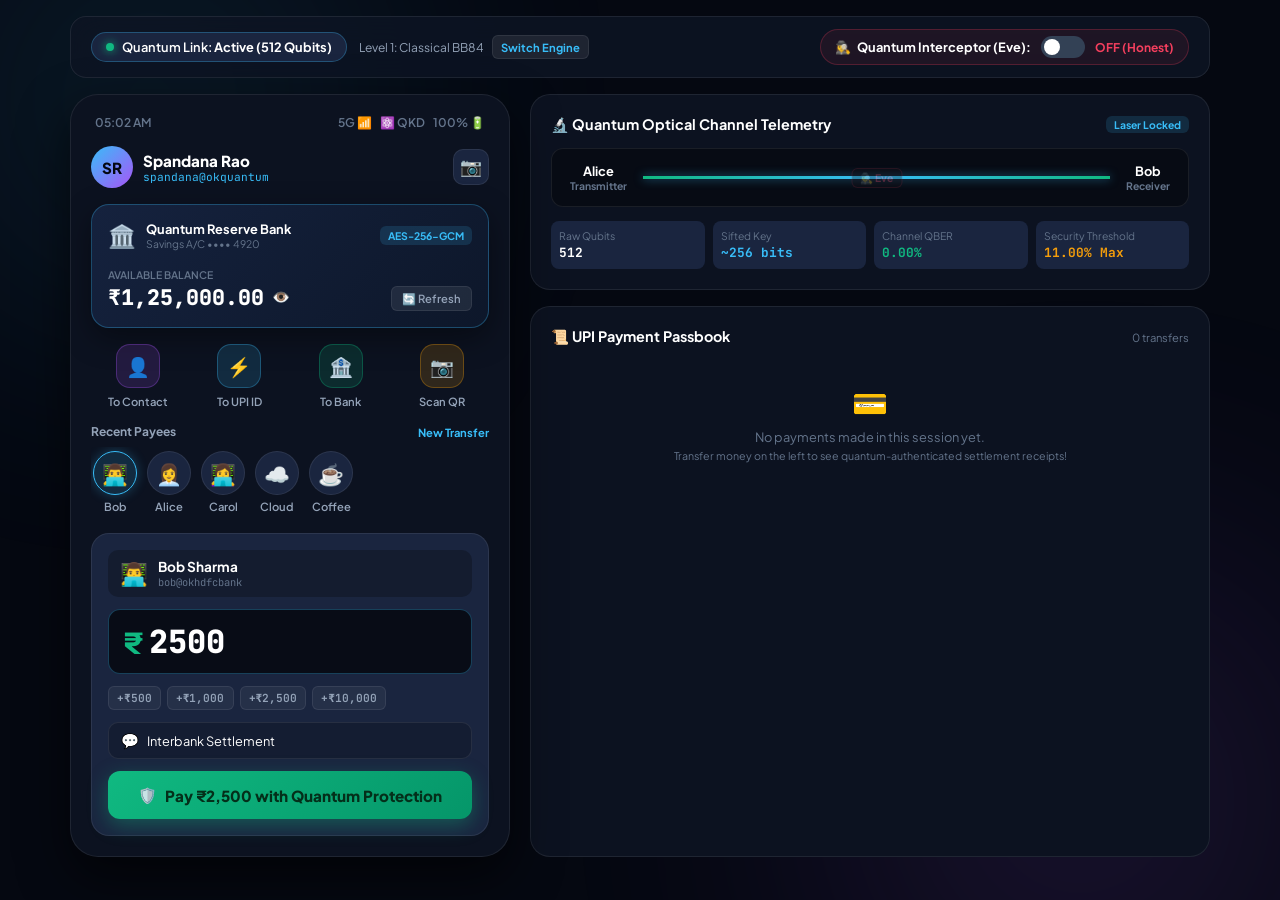
==== web/static/index.html @ 1bdac7b0 "feat: complete QuantumPe UPI payment application with PIN entry, 3D golden coin stream, and mid-flig" ====
<!DOCTYPE html>
<html lang="en">
<head>
  <meta charset="UTF-8" />
  <meta name="viewport" content="width=device-width, initial-scale=1.0" />
  <title>QuantumPe — India's 1st Quantum-Resilient UPI Payment App</title>
  <link rel="preconnect" href="https://fonts.googleapis.com" />
  <link rel="preconnect" href="https://fonts.gstatic.com" crossorigin />
  <link href="https://fonts.googleapis.com/css2?family=Plus+Jakarta+Sans:wght@400;500;600;700;800&family=JetBrains+Mono:wght@400;500;600;700&display=swap" rel="stylesheet" />
  <link rel="stylesheet" href="style.css" />
</head>
<body>

  <!-- Ambient Quantum Neon Lighting -->
  <div class="ambient-glow glow-1"></div>
  <div class="ambient-glow glow-2"></div>

  <div class="app-root">
    
    <!-- Top Global Threat Control Header -->
    <header class="threat-simulator-bar">
      <div class="threat-info">
        <div class="quantum-pill">
          <span class="pulse-dot"></span>
          <span>Quantum Link: <strong id="header-link-status">Active (512 Qubits)</strong></span>
        </div>
        <div class="engine-pill">
          <span id="engine-label">Level 1: Classical BB84</span>
          <button class="engine-switch-btn" id="btn-toggle-engine">Switch Engine</button>
        </div>
      </div>

      <!-- Prominent Eve Attack Toggle -->
      <div class="eve-toggle-box" id="eve-toggle-box">
        <div class="eve-toggle-title">
          <span class="eve-icon">🕵️‍♀️</span>
          <span>Quantum Interceptor (Eve):</span>
        </div>
        <label class="switch">
          <input type="checkbox" id="eve-switch" />
          <span class="slider-round"></span>
        </label>
        <span class="eve-state-text" id="eve-state-text">OFF (Honest)</span>
      </div>
    </header>

    <!-- Main UPI Device & Container -->
    <div class="upi-layout">
      
      <!-- UPI Phone Screen Shell -->
      <div class="upi-phone-card">
        
        <!-- Phone Top Status Bar -->
        <div class="phone-status-bar">
          <span class="phone-time" id="phone-time">12:00</span>
          <div class="phone-icons">
            <span>5G 📶</span>
            <span>⚛️ QKD</span>
            <span>100% 🔋</span>
          </div>
        </div>

        <!-- UPI App Header -->
        <div class="upi-user-header">
          <div class="user-profile">
            <div class="user-avatar">SR</div>
            <div>
              <div class="user-name">Spandana Rao</div>
              <div class="user-upi font-mono">spandana@okquantum</div>
            </div>
          </div>
          <button class="qr-btn" id="btn-show-qr" title="Show My QR">
            <span>📷</span>
          </button>
        </div>

        <!-- Bank Balance Card -->
        <div class="bank-card">
          <div class="bank-card-top">
            <div class="bank-name-group">
              <span class="bank-logo">🏛️</span>
              <div>
                <div class="bank-name">Quantum Reserve Bank</div>
                <div class="bank-acc">Savings A/C •••• 4920</div>
              </div>
            </div>
            <span class="security-chip">AES-256-GCM</span>
          </div>

          <div class="bank-balance-row">
            <div>
              <span class="bal-label">Available Balance</span>
              <div class="bal-amount-wrap">
                <span class="bal-val font-mono" id="display-balance">₹1,25,000.00</span>
                <button class="bal-eye-btn" id="btn-toggle-balance">👁️</button>
              </div>
            </div>
            <button class="btn-check-balance" id="btn-refresh-balance">🔄 Refresh</button>
          </div>
        </div>

        <!-- Quick Transfer Shortcuts -->
        <div class="quick-services">
          <div class="service-item" id="svc-pay-contact">
            <div class="service-icon-bg bg-purple">👤</div>
            <span>To Contact</span>
          </div>
          <div class="service-item" id="svc-pay-upi">
            <div class="service-icon-bg bg-blue">⚡</div>
            <span>To UPI ID</span>
          </div>
          <div class="service-item" id="svc-bank-transfer">
            <div class="service-icon-bg bg-green">🏦</div>
            <span>To Bank</span>
          </div>
          <div class="service-item" id="svc-scan-qr">
            <div class="service-icon-bg bg-amber">📷</div>
            <span>Scan QR</span>
          </div>
        </div>

        <!-- Recent Contacts to Pay -->
        <div class="contacts-section">
          <div class="section-heading">
            <span>Recent Payees</span>
            <span class="heading-action" id="btn-clear-form">New Transfer</span>
          </div>
          <div class="contacts-scroll" id="contacts-scroll">
            <div class="contact-bubble active" data-name="Bob Sharma" data-upi="bob@okhdfcbank" data-avatar="👨‍💻">
              <div class="bubble-avatar">👨‍💻</div>
              <span class="bubble-name">Bob</span>
            </div>
            <div class="contact-bubble" data-name="Alice Merchant" data-upi="alice@okicici" data-avatar="👩‍💼">
              <div class="bubble-avatar">👩‍💼</div>
              <span class="bubble-name">Alice</span>
            </div>
            <div class="contact-bubble" data-name="Carol Crypto" data-upi="carol@oksbi" data-avatar="👩‍💻">
              <div class="bubble-avatar">👩‍💻</div>
              <span class="bubble-name">Carol</span>
            </div>
            <div class="contact-bubble" data-name="Quantum Cloud" data-upi="server@quantum" data-avatar="☁️">
              <div class="bubble-avatar">☁️</div>
              <span class="bubble-name">Cloud</span>
            </div>
            <div class="contact-bubble" data-name="Starbucks Coffee" data-upi="starbucks@okaxis" data-avatar="☕">
              <div class="bubble-avatar">☕</div>
              <span class="bubble-name">Coffee</span>
            </div>
          </div>
        </div>

        <!-- Main Interactive Payment Form -->
        <div class="transfer-form-card">
          <div class="payee-selected-banner">
            <span class="payee-avatar-icon" id="selected-avatar">👨‍💻</span>
            <div>
              <div class="payee-title-name" id="selected-name">Bob Sharma</div>
              <div class="payee-title-upi font-mono" id="selected-upi">bob@okhdfcbank</div>
            </div>
          </div>

          <!-- Amount Input -->
          <div class="amount-field-container">
            <span class="amount-currency-symbol">₹</span>
            <input type="number" id="pay-amount-input" class="amount-digit-input font-mono" value="2500" min="1" max="100000" step="100" placeholder="0" />
          </div>

          <!-- Quick Amount Buttons -->
          <div class="quick-chip-row">
            <button class="chip-btn" data-add="500">+₹500</button>
            <button class="chip-btn" data-add="1000">+₹1,000</button>
            <button class="chip-btn" data-add="2500">+₹2,500</button>
            <button class="chip-btn" data-add="10000">+₹10,000</button>
          </div>

          <!-- Note Input -->
          <div class="note-input-wrap">
            <span class="note-icon">💬</span>
            <input type="text" id="pay-note-input" class="note-input" placeholder="Add a note (e.g. Dinner, Project fees, Rent)" value="Interbank Settlement" />
          </div>

          <!-- Big Pay Button -->
          <button class="btn-proceed-pay" id="btn-proceed-pay">
            <span class="shield-icon">🛡️</span>
            <span id="btn-proceed-text">Pay ₹2,500 with Quantum Protection</span>
          </button>
        </div>

      </div>

      <!-- RIGHT SIDE: Live Quantum Security Console & Passbook -->
      <div class="console-column">
        
        <!-- Live Quantum Link Status Card -->
        <div class="console-card">
          <div class="console-header">
            <h3>🔬 Quantum Optical Channel Telemetry</h3>
            <span class="badge-laser" id="laser-status-badge">Laser Locked</span>
          </div>

          <!-- Optical Link Visualization -->
          <div class="mini-optical-bench">
            <div class="bench-node">
              <span>Alice</span>
              <small>Transmitter</small>
            </div>
            
            <div class="bench-fiber">
              <div class="fiber-beam" id="fiber-beam"></div>
              <div class="bench-eve-marker" id="bench-eve-marker">
                <span>🕵️‍♀️ Eve</span>
              </div>
            </div>

            <div class="bench-node">
              <span>Bob</span>
              <small>Receiver</small>
            </div>
          </div>

          <div class="metrics-quad">
            <div class="m-quad-item">
              <span class="mq-label">Raw Qubits</span>
              <span class="mq-val font-mono" id="q-raw-count">512</span>
            </div>
            <div class="m-quad-item">
              <span class="mq-label">Sifted Key</span>
              <span class="mq-val font-mono text-cyan" id="q-sifted-count">~256 bits</span>
            </div>
            <div class="m-quad-item">
              <span class="mq-label">Channel QBER</span>
              <span class="mq-val font-mono text-green" id="q-live-qber">0.00%</span>
            </div>
            <div class="m-quad-item">
              <span class="mq-label">Security Threshold</span>
              <span class="mq-val font-mono text-amber">11.00% Max</span>
            </div>
          </div>
        </div>

        <!-- Live Passbook & History -->
        <div class="console-card flex-1">
          <div class="console-header">
            <h3>📜 UPI Payment Passbook</h3>
            <span class="history-count" id="history-count-badge">0 transfers</span>
          </div>

          <div class="passbook-list" id="passbook-list">
            <div class="passbook-empty">
              <span>💳</span>
              <p>No payments made in this session yet.</p>
              <small>Transfer money on the left to see quantum-authenticated settlement receipts!</small>
            </div>
          </div>
        </div>

      </div>

    </div>
  </div>

  <!-- STEP 1: UPI PIN ENTRY MODAL -->
  <div class="modal-backdrop" id="pin-modal">
    <div class="pin-card">
      <div class="pin-header">
        <span class="bank-tag">Quantum Reserve Bank</span>
        <button class="close-modal-btn" id="btn-close-pin">&times;</button>
      </div>

      <div class="pin-transfer-summary">
        <span class="pin-paying-to">Paying to: <strong id="pin-payee-name">Bob Sharma</strong></span>
        <span class="pin-paying-amount font-mono" id="pin-payee-amount">₹2,500.00</span>
      </div>

      <div class="pin-prompt">ENTER 4-DIGIT UPI PIN</div>
      
      <!-- PIN Dots -->
      <div class="pin-dots-row" id="pin-dots">
        <span class="pin-dot"></span>
        <span class="pin-dot"></span>
        <span class="pin-dot"></span>
        <span class="pin-dot"></span>
      </div>

      <!-- Numeric Keypad -->
      <div class="pin-keypad">
        <button class="key-btn" data-key="1">1</button>
        <button class="key-btn" data-key="2">2</button>
        <button class="key-btn" data-key="3">3</button>
        <button class="key-btn" data-key="4">4</button>
        <button class="key-btn" data-key="5">5</button>
        <button class="key-btn" data-key="6">6</button>
        <button class="key-btn" data-key="7">7</button>
        <button class="key-btn" data-key="8">8</button>
        <button class="key-btn" data-key="9">9</button>
        <button class="key-btn key-clear" id="key-clear">C</button>
        <button class="key-btn" data-key="0">0</button>
        <button class="key-btn key-submit" id="key-submit">✔</button>
      </div>
    </div>
  </div>

  <!-- STEP 2: COIN ANIMATION & QUANTUM SHIELD MODAL -->
  <div class="modal-backdrop" id="transfer-modal">
    <div class="transfer-card" id="transfer-card">
      
      <div class="transfer-top-bar">
        <span class="transfer-tag">⚡ Quantum Laser Settlement</span>
      </div>

      <!-- Coin Arena -->
      <div class="coin-flight-arena">
        <!-- Sender Wallet -->
        <div class="wallet-node sender-wallet">
          <div class="w-avatar">👩‍💻</div>
          <span class="w-name">You</span>
          <span class="w-upi font-mono">spandana@okquantum</span>
        </div>

        <!-- Laser Fiber Link & Flying Coins -->
        <div class="laser-track">
          <div class="laser-beam-core" id="laser-beam-core"></div>
          
          <!-- Golden Flying Coins Stream -->
          <div class="coins-container" id="coins-container">
            <!-- Dynamically populated 3D coins -->
          </div>

          <!-- Eve Interceptor -->
          <div class="eve-laser-trap" id="eve-laser-trap">
            <span class="eve-trap-icon">🕵️‍♀️</span>
            <span class="eve-trap-label">Eve Intercepting</span>
          </div>
        </div>

        <!-- Recipient Wallet -->
        <div class="wallet-node receiver-wallet">
          <div class="w-avatar" id="t-payee-avatar">👨‍💻</div>
          <span class="w-name" id="t-payee-name">Bob Sharma</span>
          <span class="w-upi font-mono" id="t-payee-upi">bob@okhdfcbank</span>
        </div>
      </div>

      <!-- Live Quantum Protocol Step Box -->
      <div class="quantum-step-status" id="quantum-step-status">
        <div class="spinner-dot" id="spinner-dot"></div>
        <div class="step-status-msg" id="step-status-msg">Polarizing single photons across BB84 conjugate bases...</div>
      </div>

      <!-- Real-Time QBER Meter in Modal -->
      <div class="qber-meter-strip">
        <div class="qber-pill">Raw Photons: <strong id="m-raw-bits">512</strong></div>
        <div class="qber-pill">Sifted Key: <strong id="m-sifted-bits">--</strong></div>
        <div class="qber-pill" id="m-qber-pill">QBER: <strong id="m-qber-val">0.00%</strong></div>
        <div class="qber-pill">Safety Limit: <strong>11.00%</strong></div>
      </div>

      <!-- SUCCESS / BLOCKED RESULT CARD -->
      <div class="final-result-card" id="final-result-card" style="display: none;">
        
        <div class="result-badge-stamp" id="result-badge-stamp">
          <div class="stamp-icon" id="stamp-icon">✔</div>
          <div class="stamp-title" id="stamp-title">PAYMENT SUCCESSFUL</div>
          <div class="stamp-amount font-mono" id="stamp-amount">₹2,500.00</div>
          <div class="stamp-desc" id="stamp-desc">Paid to Bob Sharma (bob@okhdfcbank)</div>
        </div>

        <!-- Cryptographic Receipt Details -->
        <div class="crypto-receipt">
          <div class="receipt-line">
            <span>UPI Reference No:</span>
            <strong class="font-mono" id="r-txn-id">UPI-000000000000</strong>
          </div>
          <div class="receipt-line">
            <span>Quantum Security:</span>
            <strong class="text-green" id="r-security-verdict">BB84 QKD Verified (QBER 0.00%)</strong>
          </div>
          <div class="receipt-line">
            <span>AEAD Cipher:</span>
            <strong class="text-cyan">AES-256-GCM (128-bit GMAC Tag)</strong>
          </div>
          <div class="receipt-line">
            <span>GMAC Tag:</span>
            <strong class="font-mono text-dim" id="r-gmac-tag">--</strong>
          </div>
        </div>

        <button class="btn-done-modal" id="btn-done-modal">Done</button>
      </div>

    </div>
  </div>

  <script src="app.js"></script>
</body>
</html>
---- web/static/style.css ----
:root {
  --bg-dark: #050811;
  --bg-phone: #0c1220;
  --bg-card: #131c31;
  --bg-surface: #1a253f;
  --border-subtle: rgba(255, 255, 255, 0.08);
  --border-glow: rgba(56, 189, 248, 0.3);

  --accent-cyan: #38bdf8;
  --accent-blue: #0284c7;
  --accent-green: #10b981;
  --accent-red: #f43f5e;
  --accent-amber: #f59e0b;
  --accent-purple: #a855f7;
  --gold-coin: #fbbf24;

  --text-main: #f8fafc;
  --text-muted: #94a3b8;
  --text-dim: #64748b;

  --font-sans: 'Plus Jakarta Sans', -apple-system, BlinkMacSystemFont, sans-serif;
  --font-mono: 'JetBrains Mono', monospace;
}

* {
  box-sizing: border-box;
  margin: 0;
  padding: 0;
}

body {
  background-color: var(--bg-dark);
  color: var(--text-main);
  font-family: var(--font-sans);
  min-height: 100vh;
  display: flex;
  justify-content: center;
  padding: 16px;
  position: relative;
  overflow-x: hidden;
  -webkit-font-smoothing: antialiased;
}

/* Background Quantum Glow */
.ambient-glow {
  position: fixed;
  border-radius: 50%;
  filter: blur(140px);
  pointer-events: none;
  z-index: 0;
  opacity: 0.3;
}
.glow-1 {
  width: 500px; height: 500px;
  background: radial-gradient(circle, #38bdf8 0%, transparent 70%);
  top: -150px; left: -100px;
}
.glow-2 {
  width: 600px; height: 600px;
  background: radial-gradient(circle, #a855f7 0%, transparent 70%);
  bottom: -200px; right: -100px;
}

.app-root {
  position: relative;
  z-index: 1;
  width: 100%;
  max-width: 1140px;
  display: flex;
  flex-direction: column;
  gap: 16px;
}

/* Threat Simulator Top Bar */
.threat-simulator-bar {
  background: rgba(13, 20, 36, 0.85);
  backdrop-filter: blur(16px);
  border: 1px solid var(--border-subtle);
  border-radius: 16px;
  padding: 12px 20px;
  display: flex;
  justify-content: space-between;
  align-items: center;
  flex-wrap: wrap;
  gap: 12px;
}

.threat-info {
  display: flex;
  align-items: center;
  gap: 12px;
  flex-wrap: wrap;
}

.quantum-pill {
  display: flex;
  align-items: center;
  gap: 8px;
  font-size: 0.8rem;
  font-weight: 600;
  color: #fff;
  background: var(--bg-surface);
  border: 1px solid var(--border-glow);
  padding: 6px 14px;
  border-radius: 20px;
}

.pulse-dot {
  width: 8px;
  height: 8px;
  border-radius: 50%;
  background: var(--accent-green);
  box-shadow: 0 0 10px var(--accent-green);
  animation: pulse 1.8s infinite;
}

@keyframes pulse {
  0% { transform: scale(0.9); opacity: 0.7; }
  50% { transform: scale(1.3); opacity: 1; box-shadow: 0 0 14px var(--accent-green); }
  100% { transform: scale(0.9); opacity: 0.7; }
}

.engine-pill {
  display: flex;
  align-items: center;
  gap: 8px;
  font-size: 0.75rem;
  color: var(--text-muted);
}

.engine-switch-btn {
  background: rgba(255, 255, 255, 0.08);
  border: 1px solid var(--border-subtle);
  color: var(--accent-cyan);
  font-family: var(--font-sans);
  font-size: 0.7rem;
  font-weight: 700;
  padding: 4px 8px;
  border-radius: 6px;
  cursor: pointer;
  transition: all 0.2s ease;
}

.engine-switch-btn:hover {
  background: var(--accent-cyan);
  color: #050811;
}

.eve-toggle-box {
  display: flex;
  align-items: center;
  gap: 10px;
  background: rgba(244, 63, 94, 0.08);
  border: 1px solid rgba(244, 63, 94, 0.25);
  padding: 6px 14px;
  border-radius: 20px;
  transition: all 0.3s ease;
}

.eve-toggle-box.active {
  background: rgba(244, 63, 94, 0.2);
  border-color: var(--accent-red);
  box-shadow: 0 0 16px rgba(244, 63, 94, 0.4);
}

.eve-toggle-title {
  font-size: 0.8rem;
  font-weight: 700;
  color: #fff;
  display: flex;
  align-items: center;
  gap: 6px;
}

.eve-state-text {
  font-size: 0.75rem;
  font-weight: 700;
  color: var(--accent-red);
}

/* Switch */
.switch {
  position: relative;
  display: inline-block;
  width: 44px;
  height: 22px;
}
.switch input { opacity: 0; width: 0; height: 0; }
.slider-round {
  position: absolute;
  cursor: pointer;
  top: 0; left: 0; right: 0; bottom: 0;
  background-color: #334155;
  transition: .3s;
  border-radius: 30px;
}
.slider-round:before {
  position: absolute;
  content: "";
  height: 16px; width: 16px;
  left: 3px; bottom: 3px;
  background-color: white;
  transition: .3s;
  border-radius: 50%;
}
input:checked + .slider-round {
  background-color: var(--accent-red);
  box-shadow: 0 0 10px var(--accent-red);
}
input:checked + .slider-round:before {
  transform: translateX(22px);
}

/* UPI Main Layout */
.upi-layout {
  display: grid;
  grid-template-columns: 440px 1fr;
  gap: 20px;
}

@media (max-width: 900px) {
  .upi-layout { grid-template-columns: 1fr; }
}

/* Phone Card Shell */
.upi-phone-card {
  background: var(--bg-phone);
  border: 1px solid var(--border-subtle);
  border-radius: 28px;
  padding: 20px;
  display: flex;
  flex-direction: column;
  gap: 16px;
  box-shadow: 0 20px 50px rgba(0, 0, 0, 0.6);
  position: relative;
}

.phone-status-bar {
  display: flex;
  justify-content: space-between;
  font-size: 0.75rem;
  color: var(--text-dim);
  font-weight: 600;
  padding: 0 4px;
}

.phone-icons {
  display: flex;
  gap: 8px;
}

/* User Header */
.upi-user-header {
  display: flex;
  justify-content: space-between;
  align-items: center;
}

.user-profile {
  display: flex;
  align-items: center;
  gap: 10px;
}

.user-avatar {
  width: 42px;
  height: 42px;
  background: linear-gradient(135deg, var(--accent-cyan), var(--accent-purple));
  color: #050811;
  font-weight: 800;
  font-size: 0.95rem;
  border-radius: 50%;
  display: flex;
  align-items: center;
  justify-content: center;
}

.user-name {
  font-size: 0.95rem;
  font-weight: 800;
  color: #fff;
}

.user-upi {
  font-size: 0.7rem;
  color: var(--accent-cyan);
}

.qr-btn {
  background: var(--bg-surface);
  border: 1px solid var(--border-subtle);
  border-radius: 10px;
  width: 36px;
  height: 36px;
  font-size: 1.1rem;
  cursor: pointer;
  display: flex;
  align-items: center;
  justify-content: center;
}

/* Bank Card */
.bank-card {
  background: linear-gradient(135deg, #15223e 0%, #0d172a 100%);
  border: 1px solid var(--border-glow);
  border-radius: 18px;
  padding: 16px;
  display: flex;
  flex-direction: column;
  gap: 12px;
  box-shadow: 0 10px 30px rgba(0, 0, 0, 0.4);
}

.bank-card-top {
  display: flex;
  justify-content: space-between;
  align-items: center;
}

.bank-name-group {
  display: flex;
  align-items: center;
  gap: 10px;
}

.bank-logo {
  font-size: 1.4rem;
}

.bank-name {
  font-size: 0.8rem;
  font-weight: 700;
  color: #fff;
}

.bank-acc {
  font-size: 0.65rem;
  color: var(--text-dim);
}

.security-chip {
  font-size: 0.65rem;
  font-weight: 700;
  color: var(--accent-cyan);
  background: rgba(56, 189, 248, 0.15);
  padding: 3px 8px;
  border-radius: 6px;
}

.bank-balance-row {
  display: flex;
  justify-content: space-between;
  align-items: flex-end;
}

.bal-label {
  font-size: 0.65rem;
  color: var(--text-dim);
  text-transform: uppercase;
  font-weight: 600;
}

.bal-amount-wrap {
  display: flex;
  align-items: center;
  gap: 8px;
}

.bal-val {
  font-size: 1.35rem;
  font-weight: 800;
  color: #fff;
}

.bal-eye-btn {
  background: transparent;
  border: none;
  font-size: 0.9rem;
  cursor: pointer;
}

.btn-check-balance {
  background: rgba(255, 255, 255, 0.08);
  border: 1px solid var(--border-subtle);
  color: var(--text-muted);
  font-family: var(--font-sans);
  font-size: 0.7rem;
  font-weight: 600;
  padding: 4px 10px;
  border-radius: 6px;
  cursor: pointer;
}

/* Quick Services */
.quick-services {
  display: grid;
  grid-template-columns: repeat(4, 1fr);
  gap: 8px;
}

.service-item {
  display: flex;
  flex-direction: column;
  align-items: center;
  gap: 6px;
  cursor: pointer;
}

.service-icon-bg {
  width: 44px;
  height: 44px;
  border-radius: 14px;
  display: flex;
  align-items: center;
  justify-content: center;
  font-size: 1.2rem;
  transition: transform 0.2s ease;
}

.service-item:hover .service-icon-bg {
  transform: translateY(-2px);
}

.bg-purple { background: rgba(168, 85, 247, 0.15); color: #c084fc; border: 1px solid rgba(168, 85, 247, 0.3); }
.bg-blue { background: rgba(56, 189, 248, 0.15); color: #38bdf8; border: 1px solid rgba(56, 189, 248, 0.3); }
.bg-green { background: rgba(16, 185, 129, 0.15); color: #34d399; border: 1px solid rgba(16, 185, 129, 0.3); }
.bg-amber { background: rgba(245, 158, 11, 0.15); color: #fbbf24; border: 1px solid rgba(245, 158, 11, 0.3); }

.service-item span {
  font-size: 0.7rem;
  color: var(--text-muted);
  font-weight: 600;
}

/* Contacts */
.contacts-section {
  display: flex;
  flex-direction: column;
  gap: 8px;
}

.section-heading {
  display: flex;
  justify-content: space-between;
  align-items: center;
  font-size: 0.75rem;
  font-weight: 700;
  color: var(--text-muted);
}

.heading-action {
  color: var(--accent-cyan);
  cursor: pointer;
  font-size: 0.7rem;
}

.contacts-scroll {
  display: flex;
  gap: 10px;
  overflow-x: auto;
  padding: 4px 2px;
}

.contact-bubble {
  display: flex;
  flex-direction: column;
  align-items: center;
  gap: 4px;
  cursor: pointer;
  flex-shrink: 0;
}

.bubble-avatar {
  width: 44px;
  height: 44px;
  background: var(--bg-surface);
  border: 1px solid var(--border-subtle);
  border-radius: 50%;
  display: flex;
  align-items: center;
  justify-content: center;
  font-size: 1.3rem;
  transition: all 0.2s ease;
}

.contact-bubble.active .bubble-avatar {
  border-color: var(--accent-cyan);
  background: rgba(56, 189, 248, 0.15);
  box-shadow: 0 0 12px rgba(56, 189, 248, 0.3);
}

.bubble-name {
  font-size: 0.7rem;
  color: var(--text-muted);
  font-weight: 600;
}

/* Transfer Form */
.transfer-form-card {
  background: var(--bg-surface);
  border: 1px solid var(--border-subtle);
  border-radius: 18px;
  padding: 16px;
  display: flex;
  flex-direction: column;
  gap: 12px;
}

.payee-selected-banner {
  display: flex;
  align-items: center;
  gap: 10px;
  background: rgba(0, 0, 0, 0.25);
  border-radius: 10px;
  padding: 8px 12px;
}

.payee-avatar-icon { font-size: 1.4rem; }
.payee-title-name { font-size: 0.85rem; font-weight: 700; color: #fff; }
.payee-title-upi { font-size: 0.65rem; color: var(--text-dim); }

.amount-field-container {
  display: flex;
  align-items: center;
  background: #080c16;
  border: 1px solid var(--border-glow);
  border-radius: 12px;
  padding: 10px 14px;
  gap: 6px;
}

.amount-currency-symbol {
  font-size: 1.8rem;
  font-weight: 800;
  color: var(--accent-green);
}

.amount-digit-input {
  background: transparent;
  border: none;
  font-size: 2rem;
  font-weight: 800;
  color: #fff;
  width: 100%;
  outline: none;
}

.quick-chip-row {
  display: flex;
  gap: 6px;
  flex-wrap: wrap;
}

.chip-btn {
  background: rgba(255, 255, 255, 0.05);
  border: 1px solid var(--border-subtle);
  color: var(--text-muted);
  font-family: var(--font-mono);
  font-size: 0.7rem;
  font-weight: 600;
  padding: 4px 8px;
  border-radius: 6px;
  cursor: pointer;
  transition: all 0.2s ease;
}

.chip-btn:hover {
  border-color: var(--accent-cyan);
  color: #fff;
}

.note-input-wrap {
  display: flex;
  align-items: center;
  gap: 8px;
  background: rgba(0, 0, 0, 0.2);
  border: 1px solid var(--border-subtle);
  border-radius: 10px;
  padding: 8px 12px;
}

.note-icon { font-size: 0.9rem; }

.note-input {
  background: transparent;
  border: none;
  color: #fff;
  font-size: 0.8rem;
  font-family: var(--font-sans);
  width: 100%;
  outline: none;
}

.btn-proceed-pay {
  background: linear-gradient(135deg, #10b981 0%, #059669 100%);
  color: #042f1a;
  border: none;
  border-radius: 12px;
  padding: 14px;
  font-family: var(--font-sans);
  font-size: 0.95rem;
  font-weight: 800;
  cursor: pointer;
  display: flex;
  align-items: center;
  justify-content: center;
  gap: 8px;
  box-shadow: 0 6px 20px rgba(16, 185, 129, 0.35);
  transition: all 0.25s ease;
}

.btn-proceed-pay:hover {
  transform: translateY(-2px);
  box-shadow: 0 8px 28px rgba(16, 185, 129, 0.5);
}

/* Console Column */
.console-column {
  display: flex;
  flex-direction: column;
  gap: 16px;
}

.console-card {
  background: var(--bg-phone);
  border: 1px solid var(--border-subtle);
  border-radius: 20px;
  padding: 20px;
  display: flex;
  flex-direction: column;
  gap: 14px;
}

.flex-1 { flex: 1; }

.console-header {
  display: flex;
  justify-content: space-between;
  align-items: center;
}

.console-header h3 {
  font-size: 0.9rem;
  font-weight: 700;
  color: #fff;
}

.badge-laser {
  font-size: 0.65rem;
  font-weight: 700;
  color: var(--accent-cyan);
  background: rgba(56, 189, 248, 0.15);
  padding: 2px 8px;
  border-radius: 6px;
}

/* Mini Optical Bench */
.mini-optical-bench {
  background: #070b14;
  border: 1px solid var(--border-subtle);
  border-radius: 12px;
  padding: 14px 18px;
  display: flex;
  align-items: center;
  justify-content: space-between;
  position: relative;
}

.bench-node {
  display: flex;
  flex-direction: column;
  align-items: center;
  font-size: 0.8rem;
  font-weight: 700;
  color: #fff;
  z-index: 2;
}

.bench-node small { font-size: 0.65rem; color: var(--text-dim); }

.bench-fiber {
  flex: 1;
  margin: 0 16px;
  height: 20px;
  position: relative;
  display: flex;
  align-items: center;
}

.fiber-beam {
  width: 100%;
  height: 3px;
  background: linear-gradient(90deg, #10b981, #38bdf8, #10b981);
  box-shadow: 0 0 10px rgba(56, 189, 248, 0.6);
}

.bench-eve-marker {
  position: absolute;
  left: 50%;
  top: 50%;
  transform: translate(-50%, -50%);
  background: #170d13;
  border: 1px solid rgba(244, 63, 94, 0.4);
  padding: 2px 8px;
  border-radius: 6px;
  font-size: 0.65rem;
  font-weight: 700;
  color: var(--accent-red);
  opacity: 0.3;
  transition: opacity 0.3s ease;
}

.bench-eve-marker.active {
  opacity: 1;
  box-shadow: 0 0 12px rgba(244, 63, 94, 0.6);
}

.metrics-quad {
  display: grid;
  grid-template-columns: repeat(4, 1fr);
  gap: 8px;
}

.m-quad-item {
  background: var(--bg-surface);
  border-radius: 8px;
  padding: 8px;
  display: flex;
  flex-direction: column;
  gap: 2px;
}

.mq-label { font-size: 0.65rem; color: var(--text-dim); }
.mq-val { font-size: 0.8rem; font-weight: 700; color: #fff; }

.text-cyan { color: var(--accent-cyan) !important; }
.text-green { color: var(--accent-green) !important; }
.text-amber { color: var(--accent-amber) !important; }
.text-dim { color: var(--text-dim) !important; }

/* Passbook */
.passbook-list {
  display: flex;
  flex-direction: column;
  gap: 8px;
  max-height: 260px;
  overflow-y: auto;
}

.passbook-item {
  background: var(--bg-surface);
  border: 1px solid var(--border-subtle);
  border-radius: 12px;
  padding: 10px 14px;
  display: flex;
  justify-content: space-between;
  align-items: center;
}

.passbook-empty {
  text-align: center;
  padding: 24px;
  color: var(--text-dim);
  font-size: 0.8rem;
  display: flex;
  flex-direction: column;
  gap: 4px;
}

.passbook-empty span { font-size: 1.8rem; margin-bottom: 4px; }

.history-count { font-size: 0.7rem; color: var(--text-dim); }

.badge-success-tag {
  font-size: 0.7rem;
  font-weight: 700;
  color: var(--accent-green);
  background: rgba(16, 185, 129, 0.15);
  padding: 3px 8px;
  border-radius: 6px;
}

.badge-blocked-tag {
  font-size: 0.7rem;
  font-weight: 700;
  color: var(--accent-red);
  background: rgba(244, 63, 94, 0.15);
  padding: 3px 8px;
  border-radius: 6px;
}

/* PIN MODAL */
.modal-backdrop {
  position: fixed;
  top: 0; left: 0; right: 0; bottom: 0;
  background: rgba(5, 8, 17, 0.88);
  backdrop-filter: blur(18px);
  z-index: 100;
  display: none;
  align-items: center;
  justify-content: center;
  padding: 16px;
}

.modal-backdrop.active {
  display: flex;
}

.pin-card {
  background: #0f1629;
  border: 1px solid var(--border-glow);
  border-radius: 24px;
  width: 100%;
  max-width: 360px;
  padding: 24px;
  display: flex;
  flex-direction: column;
  align-items: center;
  gap: 16px;
  box-shadow: 0 20px 60px rgba(0, 0, 0, 0.8);
}

.pin-header {
  display: flex;
  justify-content: space-between;
  align-items: center;
  width: 100%;
}

.bank-tag { font-size: 0.7rem; font-weight: 700; color: var(--accent-cyan); }
.close-modal-btn { background: transparent; border: none; color: var(--text-dim); font-size: 1.4rem; cursor: pointer; }

.pin-transfer-summary {
  text-align: center;
  display: flex;
  flex-direction: column;
  gap: 2px;
}

.pin-paying-to { font-size: 0.75rem; color: var(--text-muted); }
.pin-paying-amount { font-size: 1.6rem; font-weight: 800; color: #fff; }

.pin-prompt { font-size: 0.75rem; font-weight: 700; color: var(--text-dim); letter-spacing: 0.05em; }

.pin-dots-row {
  display: flex;
  gap: 14px;
}

.pin-dot {
  width: 14px;
  height: 14px;
  border-radius: 50%;
  border: 2px solid var(--border-glow);
  background: transparent;
  transition: all 0.2s ease;
}

.pin-dot.filled {
  background: var(--accent-cyan);
  box-shadow: 0 0 10px var(--accent-cyan);
}

.pin-keypad {
  display: grid;
  grid-template-columns: repeat(3, 1fr);
  gap: 10px;
  width: 100%;
}

.key-btn {
  background: var(--bg-surface);
  border: 1px solid var(--border-subtle);
  border-radius: 12px;
  height: 48px;
  font-family: var(--font-sans);
  font-size: 1.15rem;
  font-weight: 700;
  color: #fff;
  cursor: pointer;
  display: flex;
  align-items: center;
  justify-content: center;
  transition: all 0.15s ease;
}

.key-btn:active {
  background: rgba(255, 255, 255, 0.15);
  transform: scale(0.95);
}

.key-clear { color: var(--accent-red); }
.key-submit { background: var(--accent-green); color: #042f1a; font-weight: 800; }

/* TRANSFER MODAL & COIN FLIGHT */
.transfer-card {
  background: #0e1628;
  border: 1px solid var(--border-glow);
  border-radius: 24px;
  width: 100%;
  max-width: 540px;
  padding: 24px;
  display: flex;
  flex-direction: column;
  gap: 18px;
  box-shadow: 0 20px 60px rgba(0, 0, 0, 0.8);
}

.transfer-top-bar {
  display: flex;
  justify-content: center;
}

.transfer-tag {
  font-size: 0.75rem;
  font-weight: 700;
  color: var(--accent-cyan);
  background: rgba(56, 189, 248, 0.15);
  padding: 4px 12px;
  border-radius: 20px;
}

.coin-flight-arena {
  background: #060a14;
  border: 1px solid var(--border-subtle);
  border-radius: 16px;
  padding: 20px 16px;
  display: grid;
  grid-template-columns: 90px 1fr 90px;
  align-items: center;
  gap: 8px;
  position: relative;
  overflow: hidden;
}

.wallet-node {
  display: flex;
  flex-direction: column;
  align-items: center;
  text-align: center;
  gap: 3px;
  z-index: 2;
}

.w-avatar { font-size: 2rem; }
.w-name { font-size: 0.8rem; font-weight: 700; color: #fff; }
.w-upi { font-size: 0.6rem; color: var(--text-dim); }

.laser-track {
  position: relative;
  height: 60px;
  display: flex;
  align-items: center;
  justify-content: center;
}

.laser-beam-core {
  position: absolute;
  width: 100%;
  height: 4px;
  background: linear-gradient(90deg, #10b981 0%, #38bdf8 50%, #10b981 100%);
  box-shadow: 0 0 14px rgba(56, 189, 248, 0.6);
  border-radius: 2px;
  transition: all 0.3s ease;
}

.laser-beam-core.alarm {
  background: linear-gradient(90deg, #f43f5e 0%, #ef4444 100%) !important;
  box-shadow: 0 0 24px rgba(244, 63, 94, 0.9) !important;
}

.coins-container {
  position: absolute;
  width: 100%;
  height: 100%;
  pointer-events: none;
}

.golden-coin {
  position: absolute;
  top: 50%;
  transform: translateY(-50%);
  width: 26px;
  height: 26px;
  background: radial-gradient(circle, #fef08a 20%, #eab308 70%, #a16207 100%);
  border: 2px solid #fef9c3;
  border-radius: 50%;
  box-shadow: 0 0 12px rgba(250, 204, 21, 0.8);
  display: flex;
  align-items: center;
  justify-content: center;
  font-size: 0.75rem;
  font-weight: 800;
  color: #713f12;
  animation: flyGoldCoin 1.1s infinite ease-in-out;
}

@keyframes flyGoldCoin {
  0% { left: 0%; opacity: 0; transform: translateY(-50%) scale(0.6) rotate(0deg); }
  20% { opacity: 1; transform: translateY(-50%) scale(1.1) rotate(60deg); }
  80% { opacity: 1; transform: translateY(-50%) scale(1) rotate(280deg); }
  100% { left: 100%; opacity: 0; transform: translateY(-50%) scale(0.6) rotate(360deg); }
}

.golden-coin.frozen {
  animation-play-state: paused !important;
  background: #f43f5e !important;
  border-color: #fda4af !important;
  box-shadow: 0 0 20px #f43f5e !important;
  color: #fff !important;
}

.eve-laser-trap {
  position: absolute;
  z-index: 3;
  background: #190c13;
  border: 1px solid rgba(244, 63, 94, 0.4);
  border-radius: 10px;
  padding: 4px 10px;
  display: flex;
  flex-direction: column;
  align-items: center;
  opacity: 0.2;
  transition: opacity 0.3s ease;
}

.eve-laser-trap.active {
  opacity: 1;
  box-shadow: 0 0 16px rgba(244, 63, 94, 0.6);
  animation: pulseEve 1.5s infinite;
}

.eve-trap-icon { font-size: 1.1rem; }
.eve-trap-label { font-size: 0.6rem; font-weight: 700; color: var(--accent-red); }

/* Step Status */
.quantum-step-status {
  display: flex;
  align-items: center;
  gap: 10px;
  background: var(--bg-surface);
  border-radius: 12px;
  padding: 10px 14px;
}

.spinner-dot {
  width: 16px;
  height: 16px;
  border: 2px solid rgba(56, 189, 248, 0.2);
  border-top-color: var(--accent-cyan);
  border-radius: 50%;
  animation: spin 0.8s infinite linear;
}

@keyframes spin { to { transform: rotate(360deg); } }

.step-status-msg {
  font-size: 0.8rem;
  font-weight: 600;
  color: #fff;
}

.qber-meter-strip {
  display: flex;
  justify-content: space-between;
  gap: 6px;
}

.qber-pill {
  background: #080c14;
  border: 1px solid var(--border-subtle);
  border-radius: 6px;
  padding: 6px 8px;
  font-size: 0.65rem;
  color: var(--text-dim);
}

.qber-pill strong { color: #fff; }

/* Final Result Card */
.final-result-card {
  display: flex;
  flex-direction: column;
  gap: 14px;
  animation: fadeIn 0.35s ease;
}

@keyframes fadeIn {
  from { opacity: 0; transform: translateY(10px); }
  to { opacity: 1; transform: translateY(0); }
}

.result-badge-stamp {
  border-radius: 16px;
  padding: 18px;
  text-align: center;
  display: flex;
  flex-direction: column;
  align-items: center;
  gap: 4px;
}

.result-badge-stamp.stamp-success {
  background: rgba(16, 185, 129, 0.12);
  border: 2px solid var(--accent-green);
  box-shadow: 0 0 30px rgba(16, 185, 129, 0.3);
}

.result-badge-stamp.stamp-blocked {
  background: rgba(244, 63, 94, 0.12);
  border: 2px solid var(--accent-red);
  box-shadow: 0 0 30px rgba(244, 63, 94, 0.4);
}

.stamp-icon { font-size: 2rem; }
.stamp-title { font-size: 1.15rem; font-weight: 800; }
.stamp-success .stamp-title { color: var(--accent-green); }
.stamp-blocked .stamp-title { color: var(--accent-red); }

.stamp-amount { font-size: 1.8rem; font-weight: 800; color: #fff; }
.stamp-desc { font-size: 0.75rem; color: var(--text-muted); }

.crypto-receipt {
  background: var(--bg-surface);
  border-radius: 12px;
  padding: 12px;
  display: flex;
  flex-direction: column;
  gap: 6px;
}

.receipt-line {
  display: flex;
  justify-content: space-between;
  font-size: 0.75rem;
}

.receipt-line span { color: var(--text-dim); }

.btn-done-modal {
  background: var(--bg-surface);
  border: 1px solid var(--border-subtle);
  color: #fff;
  font-family: var(--font-sans);
  font-weight: 700;
  font-size: 0.85rem;
  padding: 12px;
  border-radius: 10px;
  cursor: pointer;
  transition: all 0.2s ease;
}

.btn-done-modal:hover { background: rgba(255, 255, 255, 0.1); }

.font-mono { font-family: var(--font-mono); }
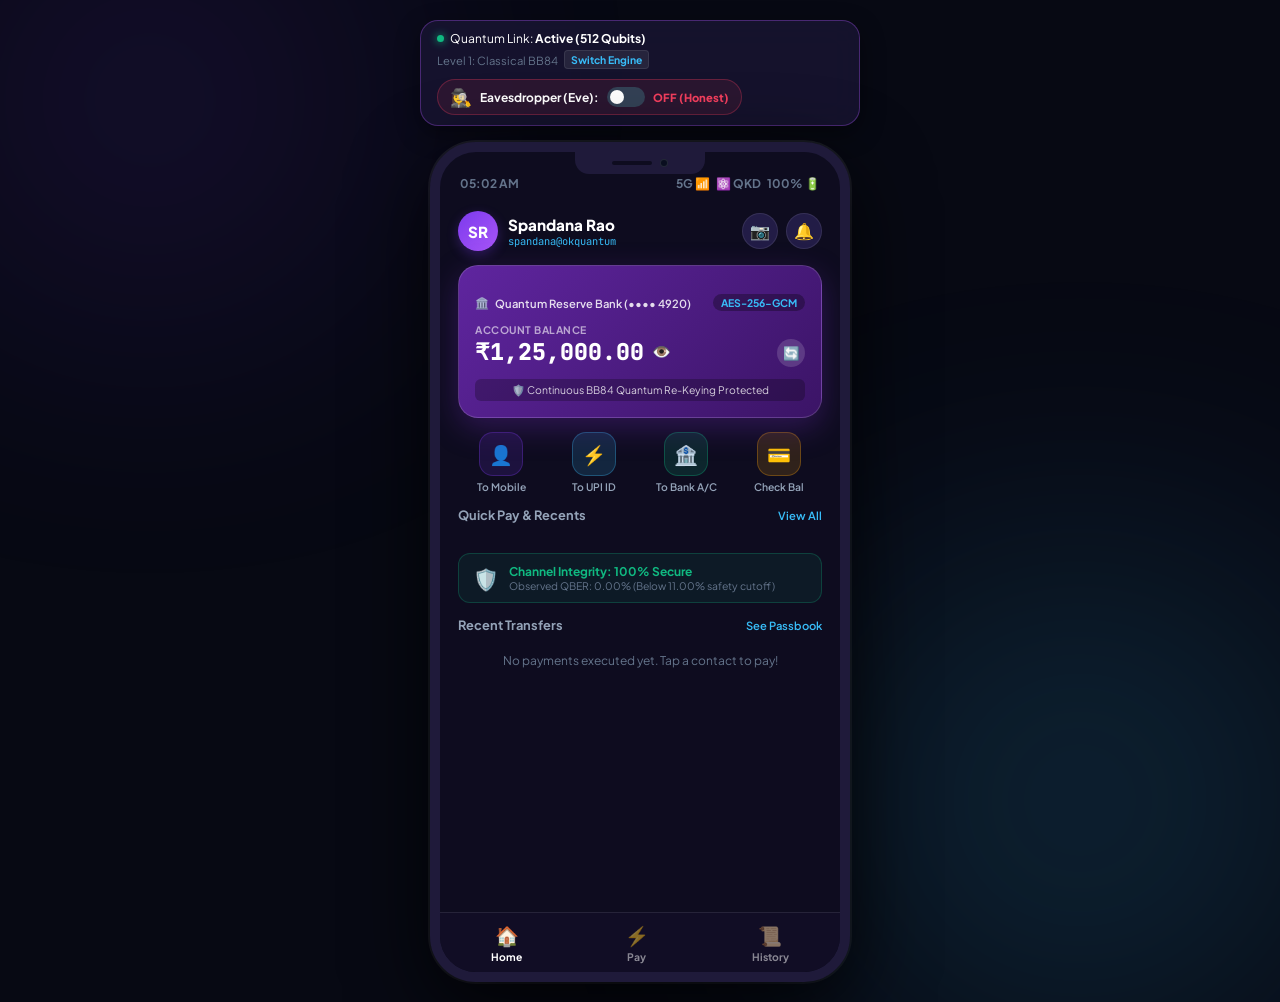
==== commit d90d9a6c: "feat: complete QuPay UPI quantum payment application with PhonePe-style flow, PIN keypad, golden coi" ====
--- a/web/static/index.html
+++ b/web/static/index.html
@@ -2,8 +2,8 @@
 <html lang="en">
 <head>
   <meta charset="UTF-8" />
-  <meta name="viewport" content="width=device-width, initial-scale=1.0" />
-  <title>QuantumPe — India's 1st Quantum-Resilient UPI Payment App</title>
+  <meta name="viewport" content="width=device-width, initial-scale=1.0, maximum-scale=1.0, user-scalable=no" />
+  <title>QuPay — Quantum-Resilient UPI Payment App</title>
   <link rel="preconnect" href="https://fonts.googleapis.com" />
   <link rel="preconnect" href="https://fonts.gstatic.com" crossorigin />
   <link href="https://fonts.googleapis.com/css2?family=Plus+Jakarta+Sans:wght@400;500;600;700;800&family=JetBrains+Mono:wght@400;500;600;700&display=swap" rel="stylesheet" />
@@ -11,384 +11,383 @@
 </head>
 <body>
 
-  <!-- Ambient Quantum Neon Lighting -->
-  <div class="ambient-glow glow-1"></div>
-  <div class="ambient-glow glow-2"></div>
-
-  <div class="app-root">
+  <!-- Ambient Quantum Dark Neon Background -->
+  <div class="ambient-glow glow-top"></div>
+  <div class="ambient-glow glow-bottom"></div>
+
+  <!-- Live Toast Alert Container -->
+  <div class="toast-container" id="toast-container"></div>
+
+  <div class="main-wrapper">
     
-    <!-- Top Global Threat Control Header -->
-    <header class="threat-simulator-bar">
-      <div class="threat-info">
-        <div class="quantum-pill">
-          <span class="pulse-dot"></span>
-          <span>Quantum Link: <strong id="header-link-status">Active (512 Qubits)</strong></span>
-        </div>
-        <div class="engine-pill">
-          <span id="engine-label">Level 1: Classical BB84</span>
-          <button class="engine-switch-btn" id="btn-toggle-engine">Switch Engine</button>
+    <!-- Top Demo Attacker Control Strip -->
+    <header class="demo-attacker-strip">
+      <div class="strip-left">
+        <div class="brand-badge-pill">
+          <span class="q-dot"></span>
+          <span>Quantum Link: <strong>Active (512 Qubits)</strong></span>
+        </div>
+        
+        <div class="engine-selector">
+          <span class="engine-label" id="current-engine-label">Level 1: Classical BB84</span>
+          <button class="btn-engine-toggle" id="btn-engine-toggle">Switch Engine</button>
         </div>
       </div>
 
-      <!-- Prominent Eve Attack Toggle -->
-      <div class="eve-toggle-box" id="eve-toggle-box">
-        <div class="eve-toggle-title">
+      <!-- Prominent Eve Attacker Switch for Live Presentation -->
+      <div class="strip-right">
+        <div class="eve-attacker-pill" id="eve-attacker-pill">
           <span class="eve-icon">🕵️‍♀️</span>
-          <span>Quantum Interceptor (Eve):</span>
-        </div>
-        <label class="switch">
-          <input type="checkbox" id="eve-switch" />
-          <span class="slider-round"></span>
-        </label>
-        <span class="eve-state-text" id="eve-state-text">OFF (Honest)</span>
+          <span class="eve-pill-text">Eavesdropper (Eve):</span>
+          <label class="switch">
+            <input type="checkbox" id="attacker-eve-switch" />
+            <span class="slider-round"></span>
+          </label>
+          <span class="eve-status-label" id="eve-status-label">OFF (Honest)</span>
+        </div>
       </div>
     </header>
 
-    <!-- Main UPI Device & Container -->
-    <div class="upi-layout">
-      
-      <!-- UPI Phone Screen Shell -->
-      <div class="upi-phone-card">
+    <!-- Phone Shell Frame Container -->
+    <div class="phone-frame-wrapper">
+      <div class="phone-frame">
         
+        <!-- Phone Speaker & Camera Notch -->
+        <div class="phone-notch">
+          <div class="notch-speaker"></div>
+          <div class="notch-lens"></div>
+        </div>
+
         <!-- Phone Top Status Bar -->
         <div class="phone-status-bar">
-          <span class="phone-time" id="phone-time">12:00</span>
-          <div class="phone-icons">
-            <span>5G 📶</span>
-            <span>⚛️ QKD</span>
-            <span>100% 🔋</span>
-          </div>
-        </div>
-
-        <!-- UPI App Header -->
-        <div class="upi-user-header">
-          <div class="user-profile">
-            <div class="user-avatar">SR</div>
-            <div>
-              <div class="user-name">Spandana Rao</div>
-              <div class="user-upi font-mono">spandana@okquantum</div>
-            </div>
-          </div>
-          <button class="qr-btn" id="btn-show-qr" title="Show My QR">
-            <span>📷</span>
+          <span class="time-display" id="device-time">12:00</span>
+          <div class="status-indicators">
+            <span class="sig-5g">5G 📶</span>
+            <span class="sig-qkd">⚛️ QKD</span>
+            <span class="sig-bat">100% 🔋</span>
+          </div>
+        </div>
+
+        <!-- APP SCREEN 1: Home View -->
+        <div class="app-screen active" id="screen-home">
+          
+          <!-- App Header -->
+          <div class="home-app-header">
+            <div class="user-info">
+              <div class="avatar-circle">SR</div>
+              <div>
+                <div class="user-greeting">Spandana Rao</div>
+                <div class="user-vpa font-mono">spandana@okquantum</div>
+              </div>
+            </div>
+            <div class="header-actions">
+              <button class="icon-circle-btn" id="btn-qr-scan" title="Scan QR">📷</button>
+              <button class="icon-circle-btn" id="btn-notifications" title="Alerts">🔔</button>
+            </div>
+          </div>
+
+          <!-- PhonePe-Styled Purple Balance Card -->
+          <div class="qupay-balance-card">
+            <div class="balance-card-bg-glow"></div>
+            <div class="card-header-row">
+              <div class="bank-tag">
+                <span class="bank-symbol">🏛️</span>
+                <span>Quantum Reserve Bank (•••• 4920)</span>
+              </div>
+              <span class="qkd-shield-pill">AES-256-GCM</span>
+            </div>
+
+            <div class="balance-main-row">
+              <div>
+                <div class="balance-title">Account Balance</div>
+                <div class="balance-val-row">
+                  <span class="balance-figure font-mono" id="home-balance-display">₹1,25,000.00</span>
+                  <button class="eye-toggle-btn" id="home-eye-toggle">👁️</button>
+                </div>
+              </div>
+              <button class="refresh-bal-btn" id="home-refresh-balance">🔄</button>
+            </div>
+
+            <!-- Trust Badge -->
+            <div class="qkd-trust-strip">
+              <span>🛡️ Continuous BB84 Quantum Re-Keying Protected</span>
+            </div>
+          </div>
+
+          <!-- Quick Service Buttons -->
+          <div class="transfer-services-grid">
+            <div class="service-box" id="svc-to-contact">
+              <div class="service-bubble bubble-purple">👤</div>
+              <span>To Mobile</span>
+            </div>
+            <div class="service-box" id="svc-to-upi">
+              <div class="service-bubble bubble-blue">⚡</div>
+              <span>To UPI ID</span>
+            </div>
+            <div class="service-box" id="svc-to-bank">
+              <div class="service-bubble bubble-green">🏦</div>
+              <span>To Bank A/C</span>
+            </div>
+            <div class="service-box" id="svc-check-balance">
+              <div class="service-bubble bubble-amber">💳</div>
+              <span>Check Bal</span>
+            </div>
+          </div>
+
+          <!-- Quick Pay Contacts -->
+          <div class="section-container">
+            <div class="section-header-row">
+              <h3>Quick Pay & Recents</h3>
+              <span class="header-link" id="btn-view-all-contacts">View All</span>
+            </div>
+
+            <div class="recents-avatar-row" id="recents-avatar-row">
+              <!-- Dynamically populated contacts -->
+            </div>
+          </div>
+
+          <!-- Mini Live Security Banner -->
+          <div class="security-telemetry-banner" id="security-telemetry-banner">
+            <div class="telemetry-icon" id="telemetry-status-icon">🛡️</div>
+            <div class="telemetry-text-group">
+              <div class="telemetry-headline" id="telemetry-headline">Channel Integrity: 100% Secure</div>
+              <div class="telemetry-sub" id="telemetry-sub">Observed QBER: 0.00% (Below 11.00% safety cutoff)</div>
+            </div>
+          </div>
+
+          <!-- Recent Activity Card -->
+          <div class="section-container flex-1">
+            <div class="section-header-row">
+              <h3>Recent Transfers</h3>
+              <span class="header-link" id="btn-goto-history">See Passbook</span>
+            </div>
+            <div class="mini-activity-feed" id="mini-activity-feed">
+              <div class="activity-empty-state">No payments executed yet. Tap a contact to pay!</div>
+            </div>
+          </div>
+
+        </div>
+
+        <!-- APP SCREEN 2: Payment Transfer Amount & Note -->
+        <div class="app-screen" id="screen-pay">
+          
+          <div class="screen-sub-header">
+            <button class="back-btn" id="btn-back-from-pay">←</button>
+            <h2>Pay Money</h2>
+            <div class="dummy-space"></div>
+          </div>
+
+          <!-- Payee Card -->
+          <div class="payee-profile-box">
+            <div class="payee-avatar" id="payee-avatar-icon">👨‍💻</div>
+            <div class="payee-details">
+              <h3 id="payee-display-name">Bob Sharma</h3>
+              <span class="payee-vpa font-mono" id="payee-display-upi">bob@okhdfcbank</span>
+              <span class="payee-bank" id="payee-display-bank">HDFC Bank</span>
+            </div>
+          </div>
+
+          <!-- Amount Input Field -->
+          <div class="payment-amount-box">
+            <span class="inr-symbol">₹</span>
+            <input type="number" class="amount-number-input font-mono" id="amount-number-input" value="2500" min="1" max="100000" step="100" placeholder="0" autofocus />
+          </div>
+
+          <!-- Quick Amount Chips -->
+          <div class="quick-amt-chips">
+            <button class="amt-chip-btn" data-add="500">+₹500</button>
+            <button class="amt-chip-btn" data-add="1000">+₹1,000</button>
+            <button class="amt-chip-btn" data-add="2500">+₹2,500</button>
+            <button class="amt-chip-btn" data-add="10000">+₹10,000</button>
+          </div>
+
+          <!-- Remarks Note -->
+          <div class="note-box">
+            <span class="note-icon">💬</span>
+            <input type="text" class="note-text-field" id="payment-note-field" placeholder="Add a note (e.g. Dinner, Rent, Project clearing)" value="Interbank Transfer" />
+          </div>
+
+          <!-- Debit Account Selector -->
+          <div class="debit-account-pill">
+            <div class="debit-info">
+              <span class="debit-bank">Quantum Reserve Bank •••• 4920</span>
+              <span class="debit-sec">QKD Channel Verified</span>
+            </div>
+            <span class="check-mark">✔</span>
+          </div>
+
+          <!-- Proceed CTA Button -->
+          <button class="btn-proceed-cta" id="btn-proceed-cta">
+            <span class="cta-lock">🔒</span>
+            <span id="btn-proceed-label">PROCEED TO PAY ₹2,500</span>
           </button>
         </div>
 
-        <!-- Bank Balance Card -->
-        <div class="bank-card">
-          <div class="bank-card-top">
-            <div class="bank-name-group">
-              <span class="bank-logo">🏛️</span>
-              <div>
-                <div class="bank-name">Quantum Reserve Bank</div>
-                <div class="bank-acc">Savings A/C •••• 4920</div>
-              </div>
-            </div>
-            <span class="security-chip">AES-256-GCM</span>
-          </div>
-
-          <div class="bank-balance-row">
-            <div>
-              <span class="bal-label">Available Balance</span>
-              <div class="bal-amount-wrap">
-                <span class="bal-val font-mono" id="display-balance">₹1,25,000.00</span>
-                <button class="bal-eye-btn" id="btn-toggle-balance">👁️</button>
-              </div>
-            </div>
-            <button class="btn-check-balance" id="btn-refresh-balance">🔄 Refresh</button>
-          </div>
-        </div>
-
-        <!-- Quick Transfer Shortcuts -->
-        <div class="quick-services">
-          <div class="service-item" id="svc-pay-contact">
-            <div class="service-icon-bg bg-purple">👤</div>
-            <span>To Contact</span>
-          </div>
-          <div class="service-item" id="svc-pay-upi">
-            <div class="service-icon-bg bg-blue">⚡</div>
-            <span>To UPI ID</span>
-          </div>
-          <div class="service-item" id="svc-bank-transfer">
-            <div class="service-icon-bg bg-green">🏦</div>
-            <span>To Bank</span>
-          </div>
-          <div class="service-item" id="svc-scan-qr">
-            <div class="service-icon-bg bg-amber">📷</div>
-            <span>Scan QR</span>
-          </div>
-        </div>
-
-        <!-- Recent Contacts to Pay -->
-        <div class="contacts-section">
-          <div class="section-heading">
-            <span>Recent Payees</span>
-            <span class="heading-action" id="btn-clear-form">New Transfer</span>
-          </div>
-          <div class="contacts-scroll" id="contacts-scroll">
-            <div class="contact-bubble active" data-name="Bob Sharma" data-upi="bob@okhdfcbank" data-avatar="👨‍💻">
-              <div class="bubble-avatar">👨‍💻</div>
-              <span class="bubble-name">Bob</span>
-            </div>
-            <div class="contact-bubble" data-name="Alice Merchant" data-upi="alice@okicici" data-avatar="👩‍💼">
-              <div class="bubble-avatar">👩‍💼</div>
-              <span class="bubble-name">Alice</span>
-            </div>
-            <div class="contact-bubble" data-name="Carol Crypto" data-upi="carol@oksbi" data-avatar="👩‍💻">
-              <div class="bubble-avatar">👩‍💻</div>
-              <span class="bubble-name">Carol</span>
-            </div>
-            <div class="contact-bubble" data-name="Quantum Cloud" data-upi="server@quantum" data-avatar="☁️">
-              <div class="bubble-avatar">☁️</div>
-              <span class="bubble-name">Cloud</span>
-            </div>
-            <div class="contact-bubble" data-name="Starbucks Coffee" data-upi="starbucks@okaxis" data-avatar="☕">
-              <div class="bubble-avatar">☕</div>
-              <span class="bubble-name">Coffee</span>
-            </div>
-          </div>
-        </div>
-
-        <!-- Main Interactive Payment Form -->
-        <div class="transfer-form-card">
-          <div class="payee-selected-banner">
-            <span class="payee-avatar-icon" id="selected-avatar">👨‍💻</span>
-            <div>
-              <div class="payee-title-name" id="selected-name">Bob Sharma</div>
-              <div class="payee-title-upi font-mono" id="selected-upi">bob@okhdfcbank</div>
-            </div>
-          </div>
-
-          <!-- Amount Input -->
-          <div class="amount-field-container">
-            <span class="amount-currency-symbol">₹</span>
-            <input type="number" id="pay-amount-input" class="amount-digit-input font-mono" value="2500" min="1" max="100000" step="100" placeholder="0" />
-          </div>
-
-          <!-- Quick Amount Buttons -->
-          <div class="quick-chip-row">
-            <button class="chip-btn" data-add="500">+₹500</button>
-            <button class="chip-btn" data-add="1000">+₹1,000</button>
-            <button class="chip-btn" data-add="2500">+₹2,500</button>
-            <button class="chip-btn" data-add="10000">+₹10,000</button>
-          </div>
-
-          <!-- Note Input -->
-          <div class="note-input-wrap">
-            <span class="note-icon">💬</span>
-            <input type="text" id="pay-note-input" class="note-input" placeholder="Add a note (e.g. Dinner, Project fees, Rent)" value="Interbank Settlement" />
-          </div>
-
-          <!-- Big Pay Button -->
-          <button class="btn-proceed-pay" id="btn-proceed-pay">
-            <span class="shield-icon">🛡️</span>
-            <span id="btn-proceed-text">Pay ₹2,500 with Quantum Protection</span>
-          </button>
-        </div>
-
-      </div>
-
-      <!-- RIGHT SIDE: Live Quantum Security Console & Passbook -->
-      <div class="console-column">
-        
-        <!-- Live Quantum Link Status Card -->
-        <div class="console-card">
-          <div class="console-header">
-            <h3>🔬 Quantum Optical Channel Telemetry</h3>
-            <span class="badge-laser" id="laser-status-badge">Laser Locked</span>
-          </div>
-
-          <!-- Optical Link Visualization -->
-          <div class="mini-optical-bench">
-            <div class="bench-node">
-              <span>Alice</span>
-              <small>Transmitter</small>
-            </div>
-            
-            <div class="bench-fiber">
-              <div class="fiber-beam" id="fiber-beam"></div>
-              <div class="bench-eve-marker" id="bench-eve-marker">
-                <span>🕵️‍♀️ Eve</span>
-              </div>
-            </div>
-
-            <div class="bench-node">
-              <span>Bob</span>
-              <small>Receiver</small>
-            </div>
-          </div>
-
-          <div class="metrics-quad">
-            <div class="m-quad-item">
-              <span class="mq-label">Raw Qubits</span>
-              <span class="mq-val font-mono" id="q-raw-count">512</span>
-            </div>
-            <div class="m-quad-item">
-              <span class="mq-label">Sifted Key</span>
-              <span class="mq-val font-mono text-cyan" id="q-sifted-count">~256 bits</span>
-            </div>
-            <div class="m-quad-item">
-              <span class="mq-label">Channel QBER</span>
-              <span class="mq-val font-mono text-green" id="q-live-qber">0.00%</span>
-            </div>
-            <div class="m-quad-item">
-              <span class="mq-label">Security Threshold</span>
-              <span class="mq-val font-mono text-amber">11.00% Max</span>
-            </div>
-          </div>
-        </div>
-
-        <!-- Live Passbook & History -->
-        <div class="console-card flex-1">
-          <div class="console-header">
-            <h3>📜 UPI Payment Passbook</h3>
-            <span class="history-count" id="history-count-badge">0 transfers</span>
-          </div>
-
-          <div class="passbook-list" id="passbook-list">
-            <div class="passbook-empty">
-              <span>💳</span>
-              <p>No payments made in this session yet.</p>
-              <small>Transfer money on the left to see quantum-authenticated settlement receipts!</small>
-            </div>
-          </div>
-        </div>
-
-      </div>
-
-    </div>
-  </div>
-
-  <!-- STEP 1: UPI PIN ENTRY MODAL -->
-  <div class="modal-backdrop" id="pin-modal">
-    <div class="pin-card">
-      <div class="pin-header">
-        <span class="bank-tag">Quantum Reserve Bank</span>
-        <button class="close-modal-btn" id="btn-close-pin">&times;</button>
-      </div>
-
-      <div class="pin-transfer-summary">
-        <span class="pin-paying-to">Paying to: <strong id="pin-payee-name">Bob Sharma</strong></span>
-        <span class="pin-paying-amount font-mono" id="pin-payee-amount">₹2,500.00</span>
-      </div>
-
-      <div class="pin-prompt">ENTER 4-DIGIT UPI PIN</div>
-      
-      <!-- PIN Dots -->
-      <div class="pin-dots-row" id="pin-dots">
-        <span class="pin-dot"></span>
-        <span class="pin-dot"></span>
-        <span class="pin-dot"></span>
-        <span class="pin-dot"></span>
-      </div>
-
-      <!-- Numeric Keypad -->
-      <div class="pin-keypad">
-        <button class="key-btn" data-key="1">1</button>
-        <button class="key-btn" data-key="2">2</button>
-        <button class="key-btn" data-key="3">3</button>
-        <button class="key-btn" data-key="4">4</button>
-        <button class="key-btn" data-key="5">5</button>
-        <button class="key-btn" data-key="6">6</button>
-        <button class="key-btn" data-key="7">7</button>
-        <button class="key-btn" data-key="8">8</button>
-        <button class="key-btn" data-key="9">9</button>
-        <button class="key-btn key-clear" id="key-clear">C</button>
-        <button class="key-btn" data-key="0">0</button>
-        <button class="key-btn key-submit" id="key-submit">✔</button>
+        <!-- APP SCREEN 3: Fullscreen UPI PIN Keypad Modal -->
+        <div class="app-screen pin-screen" id="screen-pin">
+          
+          <div class="pin-top-bar">
+            <span class="pin-bank-brand">Quantum Reserve Bank</span>
+            <button class="pin-cancel-btn" id="btn-cancel-pin">Cancel</button>
+          </div>
+
+          <div class="pin-amount-summary">
+            <span class="paying-to-label">Paying <strong id="pin-target-name">Bob Sharma</strong></span>
+            <span class="paying-amount-val font-mono" id="pin-target-amount">₹2,500.00</span>
+          </div>
+
+          <div class="pin-instruction">ENTER 4-DIGIT UPI PIN</div>
+
+          <!-- PIN Dots Display -->
+          <div class="pin-dots-container" id="pin-dots-container">
+            <div class="p-dot"></div>
+            <div class="p-dot"></div>
+            <div class="p-dot"></div>
+            <div class="p-dot"></div>
+          </div>
+
+          <!-- Phone Keypad Grid -->
+          <div class="pin-numpad-grid">
+            <button class="numpad-btn" data-val="1">1</button>
+            <button class="numpad-btn" data-val="2">2</button>
+            <button class="numpad-btn" data-val="3">3</button>
+            <button class="numpad-btn" data-val="4">4</button>
+            <button class="numpad-btn" data-val="5">5</button>
+            <button class="numpad-btn" data-val="6">6</button>
+            <button class="numpad-btn" data-val="7">7</button>
+            <button class="numpad-btn" data-val="8">8</button>
+            <button class="numpad-btn" data-val="9">9</button>
+            <button class="numpad-btn numpad-clear" id="btn-numpad-clear">C</button>
+            <button class="numpad-btn" data-val="0">0</button>
+            <button class="numpad-btn numpad-submit" id="btn-numpad-submit">✔</button>
+          </div>
+        </div>
+
+        <!-- APP SCREEN 4: Processing Laser & Coin Arena -->
+        <div class="app-screen processing-screen" id="screen-processing">
+          
+          <div class="processing-header">
+            <span class="proc-pill">⚛️ Quantum Laser Settlement</span>
+          </div>
+
+          <!-- 3D Coin & Laser Transfer Arena -->
+          <div class="laser-coin-arena">
+            <!-- Sender -->
+            <div class="actor-node sender-actor">
+              <div class="actor-avatar">👩‍💻</div>
+              <span class="actor-name">You</span>
+              <span class="actor-vpa font-mono">spandana@okquantum</span>
+            </div>
+
+            <!-- Optical Laser Fiber & Coins -->
+            <div class="optical-laser-track">
+              <div class="laser-core-line" id="laser-core-line"></div>
+              
+              <!-- Floating Golden Coins Stream -->
+              <div class="coins-stream-layer" id="coins-stream-layer">
+                <!-- Dynamically generated spinning golden coins -->
+              </div>
+
+              <!-- Eve Interceptor in Arena -->
+              <div class="eve-laser-intruder" id="eve-laser-intruder">
+                <span class="intruder-icon">🕵️‍♀️</span>
+                <span class="intruder-label">Eve Intercepting</span>
+              </div>
+            </div>
+
+            <!-- Payee -->
+            <div class="actor-node payee-actor">
+              <div class="actor-avatar" id="proc-payee-avatar">👨‍💻</div>
+              <span class="actor-name" id="proc-payee-name">Bob Sharma</span>
+              <span class="actor-vpa font-mono" id="proc-payee-upi">bob@okhdfcbank</span>
+            </div>
+          </div>
+
+          <!-- Real-Time Protocol Telemetry -->
+          <div class="protocol-status-box">
+            <div class="loading-ring" id="proc-loading-ring"></div>
+            <div class="proc-status-text" id="proc-status-text">
+              Polarizing 512 single photons across BB84 bases...
+            </div>
+          </div>
+
+          <!-- Live QBER Status Gauge -->
+          <div class="live-qber-strip">
+            <div class="q-metric-pill">Photons: <strong>512</strong></div>
+            <div class="q-metric-pill">Sifted: <strong id="proc-sifted-bits">--</strong></div>
+            <div class="q-metric-pill" id="proc-qber-pill">QBER: <strong id="proc-qber-val">0.00%</strong></div>
+            <div class="q-metric-pill">Cutoff: <strong>11.00%</strong></div>
+          </div>
+
+        </div>
+
+        <!-- APP SCREEN 5: Payment Result (Success or Blocked) -->
+        <div class="app-screen result-screen" id="screen-result">
+          
+          <div class="result-hero-box" id="result-hero-box">
+            <div class="result-icon-circle" id="result-icon-circle">✔</div>
+            <h2 class="result-title" id="result-title">Payment Successful</h2>
+            <div class="result-amount-headline font-mono" id="result-amount-headline">₹2,500.00</div>
+            <p class="result-subtitle" id="result-subtitle">Transferred to Bob Sharma (bob@okhdfcbank)</p>
+          </div>
+
+          <!-- Cryptographic Receipt Breakdown -->
+          <div class="receipt-card">
+            <div class="receipt-row">
+              <span class="rec-label">UPI Reference No:</span>
+              <strong class="rec-val font-mono" id="rec-txn-id">UPI-000000000000</strong>
+            </div>
+            <div class="receipt-row">
+              <span class="rec-label">Quantum Security:</span>
+              <strong class="rec-val text-green" id="rec-security-status">BB84 QKD Verified (QBER 0.00%)</strong>
+            </div>
+            <div class="receipt-row">
+              <span class="rec-label">AEAD Cipher:</span>
+              <strong class="rec-val text-cyan">AES-256-GCM Authenticated</strong>
+            </div>
+            <div class="receipt-row">
+              <span class="rec-label">GMAC Auth Tag:</span>
+              <strong class="rec-val font-mono text-dim" id="rec-gmac-tag">--</strong>
+            </div>
+          </div>
+
+          <button class="btn-result-action" id="btn-result-done">Done & Return to Home</button>
+        </div>
+
+        <!-- APP SCREEN 6: Transaction Passbook / History -->
+        <div class="app-screen" id="screen-history">
+          
+          <div class="screen-sub-header">
+            <button class="back-btn" id="btn-back-from-history">←</button>
+            <h2>Transaction Passbook</h2>
+            <div class="dummy-space"></div>
+          </div>
+
+          <div class="history-feed-list" id="history-feed-list">
+            <!-- Populated dynamically -->
+          </div>
+
+        </div>
+
+        <!-- Phone Bottom Navigation Bar (PhonePe Style) -->
+        <nav class="phone-bottom-nav">
+          <div class="nav-item active" id="tab-nav-home">
+            <span class="nav-icon">🏠</span>
+            <span class="nav-label">Home</span>
+          </div>
+          <div class="nav-item" id="tab-nav-pay">
+            <span class="nav-icon">⚡</span>
+            <span class="nav-label">Pay</span>
+          </div>
+          <div class="nav-item" id="tab-nav-history">
+            <span class="nav-icon">📜</span>
+            <span class="nav-label">History</span>
+          </div>
+        </nav>
+
       </div>
     </div>
-  </div>
-
-  <!-- STEP 2: COIN ANIMATION & QUANTUM SHIELD MODAL -->
-  <div class="modal-backdrop" id="transfer-modal">
-    <div class="transfer-card" id="transfer-card">
-      
-      <div class="transfer-top-bar">
-        <span class="transfer-tag">⚡ Quantum Laser Settlement</span>
-      </div>
-
-      <!-- Coin Arena -->
-      <div class="coin-flight-arena">
-        <!-- Sender Wallet -->
-        <div class="wallet-node sender-wallet">
-          <div class="w-avatar">👩‍💻</div>
-          <span class="w-name">You</span>
-          <span class="w-upi font-mono">spandana@okquantum</span>
-        </div>
-
-        <!-- Laser Fiber Link & Flying Coins -->
-        <div class="laser-track">
-          <div class="laser-beam-core" id="laser-beam-core"></div>
-          
-          <!-- Golden Flying Coins Stream -->
-          <div class="coins-container" id="coins-container">
-            <!-- Dynamically populated 3D coins -->
-          </div>
-
-          <!-- Eve Interceptor -->
-          <div class="eve-laser-trap" id="eve-laser-trap">
-            <span class="eve-trap-icon">🕵️‍♀️</span>
-            <span class="eve-trap-label">Eve Intercepting</span>
-          </div>
-        </div>
-
-        <!-- Recipient Wallet -->
-        <div class="wallet-node receiver-wallet">
-          <div class="w-avatar" id="t-payee-avatar">👨‍💻</div>
-          <span class="w-name" id="t-payee-name">Bob Sharma</span>
-          <span class="w-upi font-mono" id="t-payee-upi">bob@okhdfcbank</span>
-        </div>
-      </div>
-
-      <!-- Live Quantum Protocol Step Box -->
-      <div class="quantum-step-status" id="quantum-step-status">
-        <div class="spinner-dot" id="spinner-dot"></div>
-        <div class="step-status-msg" id="step-status-msg">Polarizing single photons across BB84 conjugate bases...</div>
-      </div>
-
-      <!-- Real-Time QBER Meter in Modal -->
-      <div class="qber-meter-strip">
-        <div class="qber-pill">Raw Photons: <strong id="m-raw-bits">512</strong></div>
-        <div class="qber-pill">Sifted Key: <strong id="m-sifted-bits">--</strong></div>
-        <div class="qber-pill" id="m-qber-pill">QBER: <strong id="m-qber-val">0.00%</strong></div>
-        <div class="qber-pill">Safety Limit: <strong>11.00%</strong></div>
-      </div>
-
-      <!-- SUCCESS / BLOCKED RESULT CARD -->
-      <div class="final-result-card" id="final-result-card" style="display: none;">
-        
-        <div class="result-badge-stamp" id="result-badge-stamp">
-          <div class="stamp-icon" id="stamp-icon">✔</div>
-          <div class="stamp-title" id="stamp-title">PAYMENT SUCCESSFUL</div>
-          <div class="stamp-amount font-mono" id="stamp-amount">₹2,500.00</div>
-          <div class="stamp-desc" id="stamp-desc">Paid to Bob Sharma (bob@okhdfcbank)</div>
-        </div>
-
-        <!-- Cryptographic Receipt Details -->
-        <div class="crypto-receipt">
-          <div class="receipt-line">
-            <span>UPI Reference No:</span>
-            <strong class="font-mono" id="r-txn-id">UPI-000000000000</strong>
-          </div>
-          <div class="receipt-line">
-            <span>Quantum Security:</span>
-            <strong class="text-green" id="r-security-verdict">BB84 QKD Verified (QBER 0.00%)</strong>
-          </div>
-          <div class="receipt-line">
-            <span>AEAD Cipher:</span>
-            <strong class="text-cyan">AES-256-GCM (128-bit GMAC Tag)</strong>
-          </div>
-          <div class="receipt-line">
-            <span>GMAC Tag:</span>
-            <strong class="font-mono text-dim" id="r-gmac-tag">--</strong>
-          </div>
-        </div>
-
-        <button class="btn-done-modal" id="btn-done-modal">Done</button>
-      </div>
-
-    </div>
+
   </div>
 
   <script src="app.js"></script>
--- a/web/static/style.css
+++ b/web/static/style.css
@@ -1,18 +1,19 @@
 :root {
-  --bg-dark: #050811;
-  --bg-phone: #0c1220;
-  --bg-card: #131c31;
-  --bg-surface: #1a253f;
-  --border-subtle: rgba(255, 255, 255, 0.08);
-  --border-glow: rgba(56, 189, 248, 0.3);
-
+  --bg-dark: #070913;
+  --bg-phone: #0e0c1f;
+  --bg-card: #181432;
+  --bg-surface: #221c46;
+  --border-subtle: rgba(255, 255, 255, 0.09);
+  --border-glow: rgba(168, 85, 247, 0.35);
+
+  --brand-purple: #5f259f;
+  --brand-purple-light: #7c3aed;
+  --brand-indigo: #6366f1;
+  
   --accent-cyan: #38bdf8;
-  --accent-blue: #0284c7;
   --accent-green: #10b981;
   --accent-red: #f43f5e;
   --accent-amber: #f59e0b;
-  --accent-purple: #a855f7;
-  --gold-coin: #fbbf24;
 
   --text-main: #f8fafc;
   --text-muted: #94a3b8;
@@ -35,155 +36,180 @@
   min-height: 100vh;
   display: flex;
   justify-content: center;
-  padding: 16px;
+  align-items: center;
+  padding: 20px 10px;
   position: relative;
   overflow-x: hidden;
   -webkit-font-smoothing: antialiased;
 }
 
-/* Background Quantum Glow */
+/* Ambient Quantum Neon Lighting */
 .ambient-glow {
   position: fixed;
   border-radius: 50%;
   filter: blur(140px);
   pointer-events: none;
   z-index: 0;
-  opacity: 0.3;
-}
-.glow-1 {
+  opacity: 0.35;
+}
+.glow-top {
   width: 500px; height: 500px;
+  background: radial-gradient(circle, #7c3aed 0%, transparent 70%);
+  top: -150px; left: -100px;
+}
+.glow-bottom {
+  width: 600px; height: 600px;
   background: radial-gradient(circle, #38bdf8 0%, transparent 70%);
-  top: -150px; left: -100px;
-}
-.glow-2 {
-  width: 600px; height: 600px;
-  background: radial-gradient(circle, #a855f7 0%, transparent 70%);
   bottom: -200px; right: -100px;
 }
 
-.app-root {
+.main-wrapper {
   position: relative;
   z-index: 1;
   width: 100%;
-  max-width: 1140px;
-  display: flex;
-  flex-direction: column;
+  max-width: 900px;
+  display: flex;
+  flex-direction: column;
+  align-items: center;
   gap: 16px;
 }
 
-/* Threat Simulator Top Bar */
-.threat-simulator-bar {
-  background: rgba(13, 20, 36, 0.85);
+/* Toast Container */
+.toast-container {
+  position: fixed;
+  top: 20px;
+  left: 50%;
+  transform: translateX(-50%);
+  z-index: 1000;
+  display: flex;
+  flex-direction: column;
+  gap: 8px;
+  pointer-events: none;
+}
+
+.toast {
+  background: #180d19;
+  border: 1px solid var(--accent-red);
+  color: #fca5a5;
+  padding: 12px 20px;
+  border-radius: 12px;
+  font-size: 0.85rem;
+  font-weight: 700;
+  box-shadow: 0 10px 30px rgba(244, 63, 94, 0.4);
+  display: flex;
+  align-items: center;
+  gap: 10px;
+  animation: slideDown 0.3s ease;
+  pointer-events: auto;
+}
+
+@keyframes slideDown {
+  from { transform: translateY(-20px); opacity: 0; }
+  to { transform: translateY(0); opacity: 1; }
+}
+
+/* Demo Attacker Control Strip */
+.demo-attacker-strip {
+  width: 100%;
+  max-width: 440px;
+  background: rgba(24, 20, 50, 0.85);
   backdrop-filter: blur(16px);
-  border: 1px solid var(--border-subtle);
-  border-radius: 16px;
-  padding: 12px 20px;
+  border: 1px solid var(--border-glow);
+  border-radius: 18px;
+  padding: 10px 16px;
   display: flex;
   justify-content: space-between;
   align-items: center;
   flex-wrap: wrap;
-  gap: 12px;
-}
-
-.threat-info {
-  display: flex;
-  align-items: center;
-  gap: 12px;
-  flex-wrap: wrap;
-}
-
-.quantum-pill {
-  display: flex;
-  align-items: center;
-  gap: 8px;
-  font-size: 0.8rem;
-  font-weight: 600;
-  color: #fff;
-  background: var(--bg-surface);
-  border: 1px solid var(--border-glow);
-  padding: 6px 14px;
-  border-radius: 20px;
-}
-
-.pulse-dot {
-  width: 8px;
-  height: 8px;
+  gap: 10px;
+  box-shadow: 0 8px 24px rgba(0, 0, 0, 0.4);
+}
+
+.strip-left {
+  display: flex;
+  flex-direction: column;
+  gap: 4px;
+}
+
+.brand-badge-pill {
+  display: flex;
+  align-items: center;
+  gap: 6px;
+  font-size: 0.75rem;
+  color: #fff;
+}
+
+.q-dot {
+  width: 7px;
+  height: 7px;
   border-radius: 50%;
   background: var(--accent-green);
-  box-shadow: 0 0 10px var(--accent-green);
-  animation: pulse 1.8s infinite;
-}
-
-@keyframes pulse {
-  0% { transform: scale(0.9); opacity: 0.7; }
-  50% { transform: scale(1.3); opacity: 1; box-shadow: 0 0 14px var(--accent-green); }
-  100% { transform: scale(0.9); opacity: 0.7; }
-}
-
-.engine-pill {
-  display: flex;
-  align-items: center;
-  gap: 8px;
-  font-size: 0.75rem;
-  color: var(--text-muted);
-}
-
-.engine-switch-btn {
+  box-shadow: 0 0 8px var(--accent-green);
+  animation: pulseDot 1.8s infinite;
+}
+
+@keyframes pulseDot {
+  0% { opacity: 0.7; transform: scale(0.9); }
+  50% { opacity: 1; transform: scale(1.3); }
+  100% { opacity: 0.7; transform: scale(0.9); }
+}
+
+.engine-selector {
+  display: flex;
+  align-items: center;
+  gap: 6px;
+}
+
+.engine-label {
+  font-size: 0.7rem;
+  color: var(--text-dim);
+}
+
+.btn-engine-toggle {
   background: rgba(255, 255, 255, 0.08);
   border: 1px solid var(--border-subtle);
   color: var(--accent-cyan);
   font-family: var(--font-sans);
-  font-size: 0.7rem;
+  font-size: 0.65rem;
   font-weight: 700;
-  padding: 4px 8px;
-  border-radius: 6px;
+  padding: 2px 6px;
+  border-radius: 4px;
   cursor: pointer;
   transition: all 0.2s ease;
 }
 
-.engine-switch-btn:hover {
+.btn-engine-toggle:hover {
   background: var(--accent-cyan);
-  color: #050811;
-}
-
-.eve-toggle-box {
-  display: flex;
-  align-items: center;
-  gap: 10px;
-  background: rgba(244, 63, 94, 0.08);
-  border: 1px solid rgba(244, 63, 94, 0.25);
-  padding: 6px 14px;
+  color: #070913;
+}
+
+.eve-attacker-pill {
+  display: flex;
+  align-items: center;
+  gap: 8px;
+  background: rgba(244, 63, 94, 0.1);
+  border: 1px solid rgba(244, 63, 94, 0.3);
+  padding: 6px 12px;
   border-radius: 20px;
   transition: all 0.3s ease;
 }
 
-.eve-toggle-box.active {
-  background: rgba(244, 63, 94, 0.2);
+.eve-attacker-pill.active {
+  background: rgba(244, 63, 94, 0.25);
   border-color: var(--accent-red);
-  box-shadow: 0 0 16px rgba(244, 63, 94, 0.4);
-}
-
-.eve-toggle-title {
-  font-size: 0.8rem;
-  font-weight: 700;
-  color: #fff;
-  display: flex;
-  align-items: center;
-  gap: 6px;
-}
-
-.eve-state-text {
-  font-size: 0.75rem;
-  font-weight: 700;
-  color: var(--accent-red);
-}
+  box-shadow: 0 0 16px rgba(244, 63, 94, 0.5);
+}
+
+.eve-icon { font-size: 1.1rem; }
+.eve-pill-text { font-size: 0.75rem; font-weight: 700; color: #fff; }
+.eve-status-label { font-size: 0.7rem; font-weight: 800; color: var(--accent-red); }
 
 /* Switch */
 .switch {
   position: relative;
   display: inline-block;
-  width: 44px;
-  height: 22px;
+  width: 38px;
+  height: 20px;
 }
 .switch input { opacity: 0; width: 0; height: 0; }
 .slider-round {
@@ -197,7 +223,7 @@
 .slider-round:before {
   position: absolute;
   content: "";
-  height: 16px; width: 16px;
+  height: 14px; width: 14px;
   left: 3px; bottom: 3px;
   background-color: white;
   transition: .3s;
@@ -208,205 +234,262 @@
   box-shadow: 0 0 10px var(--accent-red);
 }
 input:checked + .slider-round:before {
-  transform: translateX(22px);
-}
-
-/* UPI Main Layout */
-.upi-layout {
-  display: grid;
-  grid-template-columns: 440px 1fr;
-  gap: 20px;
-}
-
-@media (max-width: 900px) {
-  .upi-layout { grid-template-columns: 1fr; }
-}
-
-/* Phone Card Shell */
-.upi-phone-card {
+  transform: translateX(18px);
+}
+
+/* Phone Frame Mockup */
+.phone-frame-wrapper {
+  display: flex;
+  justify-content: center;
+  width: 100%;
+}
+
+.phone-frame {
+  width: 100%;
+  max-width: 420px;
+  height: 840px;
   background: var(--bg-phone);
-  border: 1px solid var(--border-subtle);
-  border-radius: 28px;
-  padding: 20px;
-  display: flex;
-  flex-direction: column;
-  gap: 16px;
-  box-shadow: 0 20px 50px rgba(0, 0, 0, 0.6);
+  border: 10px solid #1f1a3a;
+  border-radius: 46px;
+  box-shadow: 0 25px 80px rgba(0, 0, 0, 0.8), 0 0 0 2px rgba(255, 255, 255, 0.08);
   position: relative;
-}
-
+  display: flex;
+  flex-direction: column;
+  overflow: hidden;
+}
+
+/* Notch */
+.phone-notch {
+  position: absolute;
+  top: 0;
+  left: 50%;
+  transform: translateX(-50%);
+  width: 130px;
+  height: 22px;
+  background: #1f1a3a;
+  border-bottom-left-radius: 14px;
+  border-bottom-right-radius: 14px;
+  z-index: 100;
+  display: flex;
+  align-items: center;
+  justify-content: center;
+  gap: 8px;
+}
+
+.notch-speaker {
+  width: 40px;
+  height: 4px;
+  background: #0e0c1f;
+  border-radius: 2px;
+}
+
+.notch-lens {
+  width: 8px;
+  height: 8px;
+  background: #090e1f;
+  border-radius: 50%;
+  border: 1px solid rgba(255, 255, 255, 0.1);
+}
+
+/* Top Status Bar */
 .phone-status-bar {
+  padding: 24px 20px 6px 20px;
   display: flex;
   justify-content: space-between;
+  align-items: center;
   font-size: 0.75rem;
   color: var(--text-dim);
-  font-weight: 600;
-  padding: 0 4px;
-}
-
-.phone-icons {
-  display: flex;
-  gap: 8px;
-}
-
-/* User Header */
-.upi-user-header {
+  font-weight: 700;
+  z-index: 10;
+}
+
+.status-indicators {
+  display: flex;
+  gap: 6px;
+}
+
+/* App Screens Container */
+.app-screen {
+  display: none;
+  flex-direction: column;
+  flex: 1;
+  padding: 14px 18px 70px 18px;
+  overflow-y: auto;
+  gap: 14px;
+  animation: screenFade 0.25s ease;
+}
+
+.app-screen.active {
+  display: flex;
+}
+
+@keyframes screenFade {
+  from { opacity: 0; transform: translateY(6px); }
+  to { opacity: 1; transform: translateY(0); }
+}
+
+/* Home Screen Header */
+.home-app-header {
   display: flex;
   justify-content: space-between;
   align-items: center;
 }
 
-.user-profile {
+.user-info {
   display: flex;
   align-items: center;
   gap: 10px;
 }
 
-.user-avatar {
-  width: 42px;
-  height: 42px;
-  background: linear-gradient(135deg, var(--accent-cyan), var(--accent-purple));
-  color: #050811;
+.avatar-circle {
+  width: 40px;
+  height: 40px;
+  background: linear-gradient(135deg, #7c3aed, #a855f7);
+  color: #fff;
   font-weight: 800;
   font-size: 0.95rem;
   border-radius: 50%;
   display: flex;
   align-items: center;
   justify-content: center;
-}
-
-.user-name {
+  box-shadow: 0 4px 12px rgba(124, 58, 237, 0.3);
+}
+
+.user-greeting {
   font-size: 0.95rem;
   font-weight: 800;
   color: #fff;
 }
 
-.user-upi {
-  font-size: 0.7rem;
+.user-vpa {
+  font-size: 0.65rem;
   color: var(--accent-cyan);
 }
 
-.qr-btn {
+.header-actions {
+  display: flex;
+  gap: 8px;
+}
+
+.icon-circle-btn {
+  width: 36px;
+  height: 36px;
   background: var(--bg-surface);
   border: 1px solid var(--border-subtle);
-  border-radius: 10px;
-  width: 36px;
-  height: 36px;
-  font-size: 1.1rem;
-  cursor: pointer;
-  display: flex;
-  align-items: center;
-  justify-content: center;
-}
-
-/* Bank Card */
-.bank-card {
-  background: linear-gradient(135deg, #15223e 0%, #0d172a 100%);
-  border: 1px solid var(--border-glow);
-  border-radius: 18px;
+  border-radius: 50%;
+  font-size: 1rem;
+  display: flex;
+  align-items: center;
+  justify-content: center;
+  cursor: pointer;
+}
+
+/* PhonePe Style Balance Card */
+.qupay-balance-card {
+  background: linear-gradient(135deg, #5f259f 0%, #3b1466 100%);
+  border: 1px solid rgba(255, 255, 255, 0.15);
+  border-radius: 20px;
   padding: 16px;
   display: flex;
   flex-direction: column;
   gap: 12px;
-  box-shadow: 0 10px 30px rgba(0, 0, 0, 0.4);
-}
-
-.bank-card-top {
+  position: relative;
+  overflow: hidden;
+  box-shadow: 0 10px 30px rgba(95, 37, 159, 0.4);
+}
+
+.card-header-row {
   display: flex;
   justify-content: space-between;
   align-items: center;
 }
 
-.bank-name-group {
-  display: flex;
-  align-items: center;
-  gap: 10px;
-}
-
-.bank-logo {
-  font-size: 1.4rem;
-}
-
-.bank-name {
-  font-size: 0.8rem;
-  font-weight: 700;
-  color: #fff;
-}
-
-.bank-acc {
-  font-size: 0.65rem;
-  color: var(--text-dim);
-}
-
-.security-chip {
+.bank-tag {
+  font-size: 0.7rem;
+  color: rgba(255, 255, 255, 0.85);
+  font-weight: 600;
+  display: flex;
+  align-items: center;
+  gap: 6px;
+}
+
+.qkd-shield-pill {
   font-size: 0.65rem;
   font-weight: 700;
   color: var(--accent-cyan);
-  background: rgba(56, 189, 248, 0.15);
-  padding: 3px 8px;
-  border-radius: 6px;
-}
-
-.bank-balance-row {
+  background: rgba(0, 0, 0, 0.3);
+  padding: 2px 8px;
+  border-radius: 10px;
+}
+
+.balance-main-row {
   display: flex;
   justify-content: space-between;
   align-items: flex-end;
 }
 
-.bal-label {
+.balance-title {
   font-size: 0.65rem;
-  color: var(--text-dim);
   text-transform: uppercase;
-  font-weight: 600;
-}
-
-.bal-amount-wrap {
+  color: rgba(255, 255, 255, 0.6);
+  font-weight: 700;
+  letter-spacing: 0.05em;
+}
+
+.balance-val-row {
   display: flex;
   align-items: center;
   gap: 8px;
 }
 
-.bal-val {
-  font-size: 1.35rem;
+.balance-figure {
+  font-size: 1.45rem;
   font-weight: 800;
   color: #fff;
 }
 
-.bal-eye-btn {
+.eye-toggle-btn {
   background: transparent;
   border: none;
-  font-size: 0.9rem;
-  cursor: pointer;
-}
-
-.btn-check-balance {
-  background: rgba(255, 255, 255, 0.08);
-  border: 1px solid var(--border-subtle);
-  color: var(--text-muted);
-  font-family: var(--font-sans);
-  font-size: 0.7rem;
-  font-weight: 600;
-  padding: 4px 10px;
+  font-size: 0.95rem;
+  cursor: pointer;
+}
+
+.refresh-bal-btn {
+  background: rgba(255, 255, 255, 0.15);
+  border: none;
+  color: #fff;
+  width: 28px;
+  height: 28px;
+  border-radius: 50%;
+  cursor: pointer;
+}
+
+.qkd-trust-strip {
+  font-size: 0.65rem;
+  color: rgba(255, 255, 255, 0.8);
+  background: rgba(0, 0, 0, 0.25);
+  padding: 4px 8px;
   border-radius: 6px;
-  cursor: pointer;
+  text-align: center;
 }
 
 /* Quick Services */
-.quick-services {
+.transfer-services-grid {
   display: grid;
   grid-template-columns: repeat(4, 1fr);
-  gap: 8px;
-}
-
-.service-item {
-  display: flex;
-  flex-direction: column;
-  align-items: center;
   gap: 6px;
-  cursor: pointer;
-}
-
-.service-icon-bg {
+}
+
+.service-box {
+  display: flex;
+  flex-direction: column;
+  align-items: center;
+  gap: 4px;
+  cursor: pointer;
+}
+
+.service-bubble {
   width: 44px;
   height: 44px;
   border-radius: 14px;
@@ -417,51 +500,55 @@
   transition: transform 0.2s ease;
 }
 
-.service-item:hover .service-icon-bg {
+.service-box:hover .service-bubble {
   transform: translateY(-2px);
 }
 
-.bg-purple { background: rgba(168, 85, 247, 0.15); color: #c084fc; border: 1px solid rgba(168, 85, 247, 0.3); }
-.bg-blue { background: rgba(56, 189, 248, 0.15); color: #38bdf8; border: 1px solid rgba(56, 189, 248, 0.3); }
-.bg-green { background: rgba(16, 185, 129, 0.15); color: #34d399; border: 1px solid rgba(16, 185, 129, 0.3); }
-.bg-amber { background: rgba(245, 158, 11, 0.15); color: #fbbf24; border: 1px solid rgba(245, 158, 11, 0.3); }
-
-.service-item span {
-  font-size: 0.7rem;
+.bubble-purple { background: rgba(124, 58, 237, 0.15); border: 1px solid rgba(124, 58, 237, 0.3); }
+.bubble-blue { background: rgba(56, 189, 248, 0.15); border: 1px solid rgba(56, 189, 248, 0.3); }
+.bubble-green { background: rgba(16, 185, 129, 0.15); border: 1px solid rgba(16, 185, 129, 0.3); }
+.bubble-amber { background: rgba(245, 158, 11, 0.15); border: 1px solid rgba(245, 158, 11, 0.3); }
+
+.service-box span {
+  font-size: 0.65rem;
   color: var(--text-muted);
   font-weight: 600;
 }
 
-/* Contacts */
-.contacts-section {
+/* Section Containers */
+.section-container {
   display: flex;
   flex-direction: column;
   gap: 8px;
 }
 
-.section-heading {
+.section-header-row {
   display: flex;
   justify-content: space-between;
   align-items: center;
-  font-size: 0.75rem;
+}
+
+.section-header-row h3 {
+  font-size: 0.8rem;
   font-weight: 700;
   color: var(--text-muted);
 }
 
-.heading-action {
+.header-link {
+  font-size: 0.7rem;
   color: var(--accent-cyan);
   cursor: pointer;
-  font-size: 0.7rem;
-}
-
-.contacts-scroll {
-  display: flex;
-  gap: 10px;
+  font-weight: 600;
+}
+
+.recents-avatar-row {
+  display: flex;
+  gap: 12px;
   overflow-x: auto;
   padding: 4px 2px;
 }
 
-.contact-bubble {
+.avatar-contact-item {
   display: flex;
   flex-direction: column;
   align-items: center;
@@ -470,7 +557,7 @@
   flex-shrink: 0;
 }
 
-.bubble-avatar {
+.contact-avatar-bubble {
   width: 44px;
   height: 44px;
   background: var(--bg-surface);
@@ -483,105 +570,169 @@
   transition: all 0.2s ease;
 }
 
-.contact-bubble.active .bubble-avatar {
+.avatar-contact-item:hover .contact-avatar-bubble {
   border-color: var(--accent-cyan);
   background: rgba(56, 189, 248, 0.15);
   box-shadow: 0 0 12px rgba(56, 189, 248, 0.3);
 }
 
-.bubble-name {
-  font-size: 0.7rem;
+.contact-label-name {
+  font-size: 0.65rem;
+  font-weight: 600;
   color: var(--text-muted);
-  font-weight: 600;
-}
-
-/* Transfer Form */
-.transfer-form-card {
-  background: var(--bg-surface);
-  border: 1px solid var(--border-subtle);
-  border-radius: 18px;
-  padding: 16px;
-  display: flex;
-  flex-direction: column;
-  gap: 12px;
-}
-
-.payee-selected-banner {
-  display: flex;
-  align-items: center;
-  gap: 10px;
-  background: rgba(0, 0, 0, 0.25);
-  border-radius: 10px;
-  padding: 8px 12px;
-}
-
-.payee-avatar-icon { font-size: 1.4rem; }
-.payee-title-name { font-size: 0.85rem; font-weight: 700; color: #fff; }
-.payee-title-upi { font-size: 0.65rem; color: var(--text-dim); }
-
-.amount-field-container {
-  display: flex;
-  align-items: center;
-  background: #080c16;
-  border: 1px solid var(--border-glow);
+}
+
+/* Mini Telemetry Banner */
+.security-telemetry-banner {
+  background: rgba(16, 185, 129, 0.08);
+  border: 1px solid rgba(16, 185, 129, 0.25);
   border-radius: 12px;
   padding: 10px 14px;
+  display: flex;
+  align-items: center;
+  gap: 10px;
+  transition: all 0.3s ease;
+}
+
+.security-telemetry-banner.alert-breach {
+  background: rgba(244, 63, 94, 0.15);
+  border-color: var(--accent-red);
+}
+
+.telemetry-icon { font-size: 1.3rem; }
+
+.telemetry-headline {
+  font-size: 0.75rem;
+  font-weight: 700;
+  color: var(--accent-green);
+}
+
+.security-telemetry-banner.alert-breach .telemetry-headline {
+  color: var(--accent-red);
+}
+
+.telemetry-sub {
+  font-size: 0.65rem;
+  color: var(--text-dim);
+}
+
+/* Mini Activity Feed */
+.mini-activity-feed {
+  display: flex;
+  flex-direction: column;
   gap: 6px;
 }
 
-.amount-currency-symbol {
-  font-size: 1.8rem;
+.activity-empty-state {
+  text-align: center;
+  font-size: 0.75rem;
+  color: var(--text-dim);
+  padding: 12px;
+}
+
+/* SCREEN 2: Pay Screen */
+.screen-sub-header {
+  display: flex;
+  justify-content: space-between;
+  align-items: center;
+  padding: 4px 0;
+}
+
+.back-btn {
+  background: transparent;
+  border: none;
+  color: #fff;
+  font-size: 1.4rem;
+  cursor: pointer;
+}
+
+.screen-sub-header h2 {
+  font-size: 1rem;
+  font-weight: 700;
+}
+
+.dummy-space { width: 24px; }
+
+.payee-profile-box {
+  background: var(--bg-card);
+  border: 1px solid var(--border-subtle);
+  border-radius: 16px;
+  padding: 14px;
+  display: flex;
+  align-items: center;
+  gap: 12px;
+}
+
+.payee-avatar { font-size: 2rem; }
+.payee-details h3 { font-size: 0.95rem; font-weight: 700; color: #fff; }
+.payee-vpa { font-size: 0.7rem; color: var(--accent-cyan); }
+.payee-bank { font-size: 0.65rem; color: var(--text-dim); }
+
+.payment-amount-box {
+  display: flex;
+  align-items: center;
+  justify-content: center;
+  background: #090715;
+  border: 1px solid var(--border-glow);
+  border-radius: 16px;
+  padding: 16px;
+  gap: 6px;
+}
+
+.inr-symbol {
+  font-size: 2.2rem;
   font-weight: 800;
   color: var(--accent-green);
 }
 
-.amount-digit-input {
+.amount-number-input {
   background: transparent;
   border: none;
-  font-size: 2rem;
+  font-size: 2.4rem;
   font-weight: 800;
   color: #fff;
-  width: 100%;
+  width: 180px;
   outline: none;
-}
-
-.quick-chip-row {
-  display: flex;
+  text-align: left;
+}
+
+.quick-amt-chips {
+  display: flex;
+  justify-content: center;
   gap: 6px;
   flex-wrap: wrap;
 }
 
-.chip-btn {
-  background: rgba(255, 255, 255, 0.05);
+.amt-chip-btn {
+  background: var(--bg-surface);
   border: 1px solid var(--border-subtle);
   color: var(--text-muted);
   font-family: var(--font-mono);
-  font-size: 0.7rem;
+  font-size: 0.75rem;
   font-weight: 600;
-  padding: 4px 8px;
-  border-radius: 6px;
+  padding: 6px 10px;
+  border-radius: 8px;
   cursor: pointer;
   transition: all 0.2s ease;
 }
 
-.chip-btn:hover {
+.amt-chip-btn:hover {
   border-color: var(--accent-cyan);
   color: #fff;
 }
 
-.note-input-wrap {
+.note-box {
   display: flex;
   align-items: center;
   gap: 8px;
-  background: rgba(0, 0, 0, 0.2);
+  background: var(--bg-surface);
   border: 1px solid var(--border-subtle);
-  border-radius: 10px;
-  padding: 8px 12px;
-}
-
-.note-icon { font-size: 0.9rem; }
-
-.note-input {
+  border-radius: 12px;
+  padding: 10px 14px;
+}
+
+.note-icon { font-size: 1rem; }
+.note-text-field {
   background: transparent;
   border: none;
   color: #fff;
@@ -591,12 +742,26 @@
   outline: none;
 }
 
-.btn-proceed-pay {
+.debit-account-pill {
+  display: flex;
+  justify-content: space-between;
+  align-items: center;
+  background: rgba(124, 58, 237, 0.1);
+  border: 1px solid rgba(124, 58, 237, 0.3);
+  border-radius: 12px;
+  padding: 10px 14px;
+}
+
+.debit-bank { font-size: 0.75rem; font-weight: 700; color: #fff; }
+.debit-sec { font-size: 0.65rem; color: var(--accent-cyan); }
+.check-mark { color: var(--accent-green); font-weight: 800; }
+
+.btn-proceed-cta {
   background: linear-gradient(135deg, #10b981 0%, #059669 100%);
   color: #042f1a;
   border: none;
-  border-radius: 12px;
-  padding: 14px;
+  border-radius: 14px;
+  padding: 16px;
   font-family: var(--font-sans);
   font-size: 0.95rem;
   font-weight: 800;
@@ -605,348 +770,144 @@
   align-items: center;
   justify-content: center;
   gap: 8px;
-  box-shadow: 0 6px 20px rgba(16, 185, 129, 0.35);
-  transition: all 0.25s ease;
-}
-
-.btn-proceed-pay:hover {
+  box-shadow: 0 6px 24px rgba(16, 185, 129, 0.35);
+  transition: all 0.2s ease;
+  margin-top: auto;
+}
+
+.btn-proceed-cta:hover {
   transform: translateY(-2px);
-  box-shadow: 0 8px 28px rgba(16, 185, 129, 0.5);
-}
-
-/* Console Column */
-.console-column {
-  display: flex;
-  flex-direction: column;
+  box-shadow: 0 8px 30px rgba(16, 185, 129, 0.5);
+}
+
+/* SCREEN 3: PIN Screen */
+.pin-screen {
+  background: #0b081c;
+  align-items: center;
+  text-align: center;
+  gap: 20px;
+}
+
+.pin-top-bar {
+  display: flex;
+  justify-content: space-between;
+  width: 100%;
+}
+
+.pin-bank-brand { font-size: 0.75rem; font-weight: 700; color: var(--accent-cyan); }
+.pin-cancel-btn { background: transparent; border: none; color: var(--text-dim); cursor: pointer; }
+
+.pin-amount-summary {
+  display: flex;
+  flex-direction: column;
+  gap: 2px;
+}
+
+.paying-to-label { font-size: 0.8rem; color: var(--text-muted); }
+.paying-amount-val { font-size: 2rem; font-weight: 800; color: #fff; }
+.pin-instruction { font-size: 0.75rem; font-weight: 700; color: var(--text-dim); letter-spacing: 0.05em; }
+
+.pin-dots-container {
+  display: flex;
   gap: 16px;
 }
 
-.console-card {
-  background: var(--bg-phone);
-  border: 1px solid var(--border-subtle);
-  border-radius: 20px;
-  padding: 20px;
-  display: flex;
-  flex-direction: column;
-  gap: 14px;
-}
-
-.flex-1 { flex: 1; }
-
-.console-header {
-  display: flex;
-  justify-content: space-between;
-  align-items: center;
-}
-
-.console-header h3 {
-  font-size: 0.9rem;
-  font-weight: 700;
-  color: #fff;
-}
-
-.badge-laser {
-  font-size: 0.65rem;
-  font-weight: 700;
-  color: var(--accent-cyan);
-  background: rgba(56, 189, 248, 0.15);
-  padding: 2px 8px;
-  border-radius: 6px;
-}
-
-/* Mini Optical Bench */
-.mini-optical-bench {
-  background: #070b14;
-  border: 1px solid var(--border-subtle);
-  border-radius: 12px;
-  padding: 14px 18px;
-  display: flex;
-  align-items: center;
-  justify-content: space-between;
-  position: relative;
-}
-
-.bench-node {
-  display: flex;
-  flex-direction: column;
-  align-items: center;
-  font-size: 0.8rem;
-  font-weight: 700;
-  color: #fff;
-  z-index: 2;
-}
-
-.bench-node small { font-size: 0.65rem; color: var(--text-dim); }
-
-.bench-fiber {
-  flex: 1;
-  margin: 0 16px;
-  height: 20px;
-  position: relative;
-  display: flex;
-  align-items: center;
-}
-
-.fiber-beam {
-  width: 100%;
-  height: 3px;
-  background: linear-gradient(90deg, #10b981, #38bdf8, #10b981);
-  box-shadow: 0 0 10px rgba(56, 189, 248, 0.6);
-}
-
-.bench-eve-marker {
-  position: absolute;
-  left: 50%;
-  top: 50%;
-  transform: translate(-50%, -50%);
-  background: #170d13;
-  border: 1px solid rgba(244, 63, 94, 0.4);
-  padding: 2px 8px;
-  border-radius: 6px;
-  font-size: 0.65rem;
-  font-weight: 700;
-  color: var(--accent-red);
-  opacity: 0.3;
-  transition: opacity 0.3s ease;
-}
-
-.bench-eve-marker.active {
-  opacity: 1;
-  box-shadow: 0 0 12px rgba(244, 63, 94, 0.6);
-}
-
-.metrics-quad {
-  display: grid;
-  grid-template-columns: repeat(4, 1fr);
-  gap: 8px;
-}
-
-.m-quad-item {
-  background: var(--bg-surface);
-  border-radius: 8px;
-  padding: 8px;
-  display: flex;
-  flex-direction: column;
-  gap: 2px;
-}
-
-.mq-label { font-size: 0.65rem; color: var(--text-dim); }
-.mq-val { font-size: 0.8rem; font-weight: 700; color: #fff; }
-
-.text-cyan { color: var(--accent-cyan) !important; }
-.text-green { color: var(--accent-green) !important; }
-.text-amber { color: var(--accent-amber) !important; }
-.text-dim { color: var(--text-dim) !important; }
-
-/* Passbook */
-.passbook-list {
-  display: flex;
-  flex-direction: column;
-  gap: 8px;
-  max-height: 260px;
-  overflow-y: auto;
-}
-
-.passbook-item {
-  background: var(--bg-surface);
-  border: 1px solid var(--border-subtle);
-  border-radius: 12px;
-  padding: 10px 14px;
-  display: flex;
-  justify-content: space-between;
-  align-items: center;
-}
-
-.passbook-empty {
-  text-align: center;
-  padding: 24px;
-  color: var(--text-dim);
-  font-size: 0.8rem;
-  display: flex;
-  flex-direction: column;
-  gap: 4px;
-}
-
-.passbook-empty span { font-size: 1.8rem; margin-bottom: 4px; }
-
-.history-count { font-size: 0.7rem; color: var(--text-dim); }
-
-.badge-success-tag {
-  font-size: 0.7rem;
-  font-weight: 700;
-  color: var(--accent-green);
-  background: rgba(16, 185, 129, 0.15);
-  padding: 3px 8px;
-  border-radius: 6px;
-}
-
-.badge-blocked-tag {
-  font-size: 0.7rem;
-  font-weight: 700;
-  color: var(--accent-red);
-  background: rgba(244, 63, 94, 0.15);
-  padding: 3px 8px;
-  border-radius: 6px;
-}
-
-/* PIN MODAL */
-.modal-backdrop {
-  position: fixed;
-  top: 0; left: 0; right: 0; bottom: 0;
-  background: rgba(5, 8, 17, 0.88);
-  backdrop-filter: blur(18px);
-  z-index: 100;
-  display: none;
-  align-items: center;
-  justify-content: center;
-  padding: 16px;
-}
-
-.modal-backdrop.active {
-  display: flex;
-}
-
-.pin-card {
-  background: #0f1629;
-  border: 1px solid var(--border-glow);
-  border-radius: 24px;
-  width: 100%;
-  max-width: 360px;
-  padding: 24px;
-  display: flex;
-  flex-direction: column;
-  align-items: center;
-  gap: 16px;
-  box-shadow: 0 20px 60px rgba(0, 0, 0, 0.8);
-}
-
-.pin-header {
-  display: flex;
-  justify-content: space-between;
-  align-items: center;
-  width: 100%;
-}
-
-.bank-tag { font-size: 0.7rem; font-weight: 700; color: var(--accent-cyan); }
-.close-modal-btn { background: transparent; border: none; color: var(--text-dim); font-size: 1.4rem; cursor: pointer; }
-
-.pin-transfer-summary {
-  text-align: center;
-  display: flex;
-  flex-direction: column;
-  gap: 2px;
-}
-
-.pin-paying-to { font-size: 0.75rem; color: var(--text-muted); }
-.pin-paying-amount { font-size: 1.6rem; font-weight: 800; color: #fff; }
-
-.pin-prompt { font-size: 0.75rem; font-weight: 700; color: var(--text-dim); letter-spacing: 0.05em; }
-
-.pin-dots-row {
-  display: flex;
-  gap: 14px;
-}
-
-.pin-dot {
-  width: 14px;
-  height: 14px;
+.p-dot {
+  width: 14px; height: 14px;
   border-radius: 50%;
-  border: 2px solid var(--border-glow);
+  border: 2px solid var(--accent-cyan);
   background: transparent;
-  transition: all 0.2s ease;
-}
-
-.pin-dot.filled {
+  transition: all 0.15s ease;
+}
+
+.p-dot.filled {
   background: var(--accent-cyan);
   box-shadow: 0 0 10px var(--accent-cyan);
 }
 
-.pin-keypad {
+.pin-numpad-grid {
   display: grid;
   grid-template-columns: repeat(3, 1fr);
   gap: 10px;
   width: 100%;
-}
-
-.key-btn {
+  max-width: 280px;
+  margin-top: auto;
+}
+
+.numpad-btn {
   background: var(--bg-surface);
   border: 1px solid var(--border-subtle);
-  border-radius: 12px;
-  height: 48px;
+  border-radius: 14px;
+  height: 52px;
   font-family: var(--font-sans);
-  font-size: 1.15rem;
+  font-size: 1.3rem;
   font-weight: 700;
   color: #fff;
   cursor: pointer;
   display: flex;
   align-items: center;
   justify-content: center;
-  transition: all 0.15s ease;
-}
-
-.key-btn:active {
-  background: rgba(255, 255, 255, 0.15);
+  transition: all 0.1s ease;
+}
+
+.numpad-btn:active {
+  background: rgba(255, 255, 255, 0.2);
   transform: scale(0.95);
 }
 
-.key-clear { color: var(--accent-red); }
-.key-submit { background: var(--accent-green); color: #042f1a; font-weight: 800; }
-
-/* TRANSFER MODAL & COIN FLIGHT */
-.transfer-card {
-  background: #0e1628;
-  border: 1px solid var(--border-glow);
-  border-radius: 24px;
-  width: 100%;
-  max-width: 540px;
-  padding: 24px;
-  display: flex;
-  flex-direction: column;
-  gap: 18px;
-  box-shadow: 0 20px 60px rgba(0, 0, 0, 0.8);
-}
-
-.transfer-top-bar {
-  display: flex;
-  justify-content: center;
-}
-
-.transfer-tag {
+.numpad-clear { color: var(--accent-red); }
+.numpad-submit { background: var(--accent-green); color: #042f1a; font-weight: 800; }
+
+/* SCREEN 4: Processing Screen */
+.processing-screen {
+  background: #080614;
+  align-items: center;
+  justify-content: center;
+  gap: 20px;
+}
+
+.processing-header {
+  display: flex;
+  justify-content: center;
+}
+
+.proc-pill {
   font-size: 0.75rem;
   font-weight: 700;
   color: var(--accent-cyan);
   background: rgba(56, 189, 248, 0.15);
-  padding: 4px 12px;
+  padding: 4px 14px;
   border-radius: 20px;
 }
 
-.coin-flight-arena {
-  background: #060a14;
+.laser-coin-arena {
+  background: #060410;
   border: 1px solid var(--border-subtle);
-  border-radius: 16px;
-  padding: 20px 16px;
+  border-radius: 20px;
+  padding: 24px 14px;
   display: grid;
-  grid-template-columns: 90px 1fr 90px;
+  grid-template-columns: 80px 1fr 80px;
   align-items: center;
   gap: 8px;
+  width: 100%;
   position: relative;
   overflow: hidden;
 }
 
-.wallet-node {
+.actor-node {
   display: flex;
   flex-direction: column;
   align-items: center;
   text-align: center;
-  gap: 3px;
+  gap: 2px;
   z-index: 2;
 }
 
-.w-avatar { font-size: 2rem; }
-.w-name { font-size: 0.8rem; font-weight: 700; color: #fff; }
-.w-upi { font-size: 0.6rem; color: var(--text-dim); }
-
-.laser-track {
+.actor-avatar { font-size: 2rem; }
+.actor-name { font-size: 0.75rem; font-weight: 700; color: #fff; }
+.actor-vpa { font-size: 0.55rem; color: var(--text-dim); }
+
+.optical-laser-track {
   position: relative;
   height: 60px;
   display: flex;
@@ -954,7 +915,7 @@
   justify-content: center;
 }
 
-.laser-beam-core {
+.laser-core-line {
   position: absolute;
   width: 100%;
   height: 4px;
@@ -964,19 +925,19 @@
   transition: all 0.3s ease;
 }
 
-.laser-beam-core.alarm {
+.laser-core-line.alarm {
   background: linear-gradient(90deg, #f43f5e 0%, #ef4444 100%) !important;
   box-shadow: 0 0 24px rgba(244, 63, 94, 0.9) !important;
 }
 
-.coins-container {
+.coins-stream-layer {
   position: absolute;
   width: 100%;
   height: 100%;
   pointer-events: none;
 }
 
-.golden-coin {
+.golden-coin-3d {
   position: absolute;
   top: 50%;
   transform: translateY(-50%);
@@ -985,24 +946,24 @@
   background: radial-gradient(circle, #fef08a 20%, #eab308 70%, #a16207 100%);
   border: 2px solid #fef9c3;
   border-radius: 50%;
-  box-shadow: 0 0 12px rgba(250, 204, 21, 0.8);
+  box-shadow: 0 0 14px rgba(250, 204, 21, 0.8);
   display: flex;
   align-items: center;
   justify-content: center;
   font-size: 0.75rem;
   font-weight: 800;
   color: #713f12;
-  animation: flyGoldCoin 1.1s infinite ease-in-out;
-}
-
-@keyframes flyGoldCoin {
+  animation: flyCoinsAnim 1.1s infinite ease-in-out;
+}
+
+@keyframes flyCoinsAnim {
   0% { left: 0%; opacity: 0; transform: translateY(-50%) scale(0.6) rotate(0deg); }
   20% { opacity: 1; transform: translateY(-50%) scale(1.1) rotate(60deg); }
   80% { opacity: 1; transform: translateY(-50%) scale(1) rotate(280deg); }
   100% { left: 100%; opacity: 0; transform: translateY(-50%) scale(0.6) rotate(360deg); }
 }
 
-.golden-coin.frozen {
+.golden-coin-3d.frozen {
   animation-play-state: paused !important;
   background: #f43f5e !important;
   border-color: #fda4af !important;
@@ -1010,13 +971,13 @@
   color: #fff !important;
 }
 
-.eve-laser-trap {
+.eve-laser-intruder {
   position: absolute;
   z-index: 3;
   background: #190c13;
   border: 1px solid rgba(244, 63, 94, 0.4);
   border-radius: 10px;
-  padding: 4px 10px;
+  padding: 4px 8px;
   display: flex;
   flex-direction: column;
   align-items: center;
@@ -1024,17 +985,22 @@
   transition: opacity 0.3s ease;
 }
 
-.eve-laser-trap.active {
+.eve-laser-intruder.active {
   opacity: 1;
   box-shadow: 0 0 16px rgba(244, 63, 94, 0.6);
   animation: pulseEve 1.5s infinite;
 }
 
-.eve-trap-icon { font-size: 1.1rem; }
-.eve-trap-label { font-size: 0.6rem; font-weight: 700; color: var(--accent-red); }
-
-/* Step Status */
-.quantum-step-status {
+@keyframes pulseEve {
+  0% { transform: scale(1); }
+  50% { transform: scale(1.08); }
+  100% { transform: scale(1); }
+}
+
+.intruder-icon { font-size: 1.1rem; }
+.intruder-label { font-size: 0.6rem; font-weight: 700; color: var(--accent-red); }
+
+.protocol-status-box {
   display: flex;
   align-items: center;
   gap: 10px;
@@ -1043,9 +1009,8 @@
   padding: 10px 14px;
 }
 
-.spinner-dot {
-  width: 16px;
-  height: 16px;
+.loading-ring {
+  width: 16px; height: 16px;
   border: 2px solid rgba(56, 189, 248, 0.2);
   border-top-color: var(--accent-cyan);
   border-radius: 50%;
@@ -1054,20 +1019,21 @@
 
 @keyframes spin { to { transform: rotate(360deg); } }
 
-.step-status-msg {
-  font-size: 0.8rem;
+.proc-status-text {
+  font-size: 0.75rem;
   font-weight: 600;
   color: #fff;
 }
 
-.qber-meter-strip {
+.live-qber-strip {
   display: flex;
   justify-content: space-between;
-  gap: 6px;
-}
-
-.qber-pill {
-  background: #080c14;
+  gap: 4px;
+  width: 100%;
+}
+
+.q-metric-pill {
+  background: #060410;
   border: 1px solid var(--border-subtle);
   border-radius: 6px;
   padding: 6px 8px;
@@ -1075,24 +1041,17 @@
   color: var(--text-dim);
 }
 
-.qber-pill strong { color: #fff; }
-
-/* Final Result Card */
-.final-result-card {
-  display: flex;
-  flex-direction: column;
-  gap: 14px;
-  animation: fadeIn 0.35s ease;
-}
-
-@keyframes fadeIn {
-  from { opacity: 0; transform: translateY(10px); }
-  to { opacity: 1; transform: translateY(0); }
-}
-
-.result-badge-stamp {
-  border-radius: 16px;
-  padding: 18px;
+.q-metric-pill strong { color: #fff; }
+
+/* SCREEN 5: Result Screen */
+.result-screen {
+  gap: 16px;
+  justify-content: center;
+}
+
+.result-hero-box {
+  border-radius: 20px;
+  padding: 24px 16px;
   text-align: center;
   display: flex;
   flex-direction: column;
@@ -1100,56 +1059,140 @@
   gap: 4px;
 }
 
-.result-badge-stamp.stamp-success {
+.result-hero-box.state-success {
   background: rgba(16, 185, 129, 0.12);
   border: 2px solid var(--accent-green);
   box-shadow: 0 0 30px rgba(16, 185, 129, 0.3);
 }
 
-.result-badge-stamp.stamp-blocked {
+.result-hero-box.state-blocked {
   background: rgba(244, 63, 94, 0.12);
   border: 2px solid var(--accent-red);
   box-shadow: 0 0 30px rgba(244, 63, 94, 0.4);
 }
 
-.stamp-icon { font-size: 2rem; }
-.stamp-title { font-size: 1.15rem; font-weight: 800; }
-.stamp-success .stamp-title { color: var(--accent-green); }
-.stamp-blocked .stamp-title { color: var(--accent-red); }
-
-.stamp-amount { font-size: 1.8rem; font-weight: 800; color: #fff; }
-.stamp-desc { font-size: 0.75rem; color: var(--text-muted); }
-
-.crypto-receipt {
-  background: var(--bg-surface);
-  border-radius: 12px;
-  padding: 12px;
-  display: flex;
-  flex-direction: column;
-  gap: 6px;
-}
-
-.receipt-line {
+.result-icon-circle {
+  font-size: 2.2rem;
+  margin-bottom: 2px;
+}
+
+.result-title {
+  font-size: 1.2rem;
+  font-weight: 800;
+}
+
+.state-success .result-title { color: var(--accent-green); }
+.state-blocked .result-title { color: var(--accent-red); }
+
+.result-amount-headline {
+  font-size: 1.8rem;
+  font-weight: 800;
+  color: #fff;
+}
+
+.result-subtitle {
+  font-size: 0.75rem;
+  color: var(--text-muted);
+}
+
+.receipt-card {
+  background: var(--bg-card);
+  border: 1px solid var(--border-subtle);
+  border-radius: 14px;
+  padding: 14px;
+  display: flex;
+  flex-direction: column;
+  gap: 8px;
+}
+
+.receipt-row {
   display: flex;
   justify-content: space-between;
   font-size: 0.75rem;
 }
 
-.receipt-line span { color: var(--text-dim); }
-
-.btn-done-modal {
-  background: var(--bg-surface);
-  border: 1px solid var(--border-subtle);
+.rec-label { color: var(--text-dim); }
+.rec-val { color: #fff; font-weight: 600; }
+
+.btn-result-action {
+  background: linear-gradient(135deg, var(--brand-purple) 0%, var(--brand-indigo) 100%);
   color: #fff;
   font-family: var(--font-sans);
   font-weight: 700;
-  font-size: 0.85rem;
-  padding: 12px;
-  border-radius: 10px;
-  cursor: pointer;
-  transition: all 0.2s ease;
-}
-
-.btn-done-modal:hover { background: rgba(255, 255, 255, 0.1); }
-
+  font-size: 0.9rem;
+  padding: 14px;
+  border-radius: 12px;
+  border: none;
+  cursor: pointer;
+  margin-top: auto;
+}
+
+/* SCREEN 6: History Screen */
+.history-feed-list {
+  display: flex;
+  flex-direction: column;
+  gap: 8px;
+  overflow-y: auto;
+}
+
+.history-item-row {
+  background: var(--bg-card);
+  border: 1px solid var(--border-subtle);
+  border-radius: 14px;
+  padding: 12px 14px;
+  display: flex;
+  justify-content: space-between;
+  align-items: center;
+}
+
+.h-payee { font-size: 0.85rem; font-weight: 700; color: #fff; }
+.h-time { font-size: 0.65rem; color: var(--text-dim); }
+
+.h-status-tag {
+  font-size: 0.7rem;
+  font-weight: 800;
+  padding: 3px 8px;
+  border-radius: 6px;
+}
+
+.tag-settled { background: rgba(16, 185, 129, 0.15); color: var(--accent-green); }
+.tag-blocked { background: rgba(244, 63, 94, 0.15); color: var(--accent-red); }
+
+/* Phone Bottom Navigation */
+.phone-bottom-nav {
+  position: absolute;
+  bottom: 0;
+  left: 0;
+  right: 0;
+  height: 60px;
+  background: rgba(18, 14, 38, 0.95);
+  backdrop-filter: blur(16px);
+  border-top: 1px solid var(--border-subtle);
+  display: flex;
+  justify-content: space-around;
+  align-items: center;
+  z-index: 50;
+}
+
+.nav-item {
+  display: flex;
+  flex-direction: column;
+  align-items: center;
+  gap: 2px;
+  cursor: pointer;
+  opacity: 0.5;
+  transition: opacity 0.2s ease;
+}
+
+.nav-item.active {
+  opacity: 1;
+}
+
+.nav-icon { font-size: 1.2rem; }
+.nav-label { font-size: 0.65rem; font-weight: 700; color: #fff; }
+
+.text-cyan { color: var(--accent-cyan) !important; }
+.text-green { color: var(--accent-green) !important; }
+.text-red { color: var(--accent-red) !important; }
+.text-dim { color: var(--text-dim) !important; }
 .font-mono { font-family: var(--font-mono); }
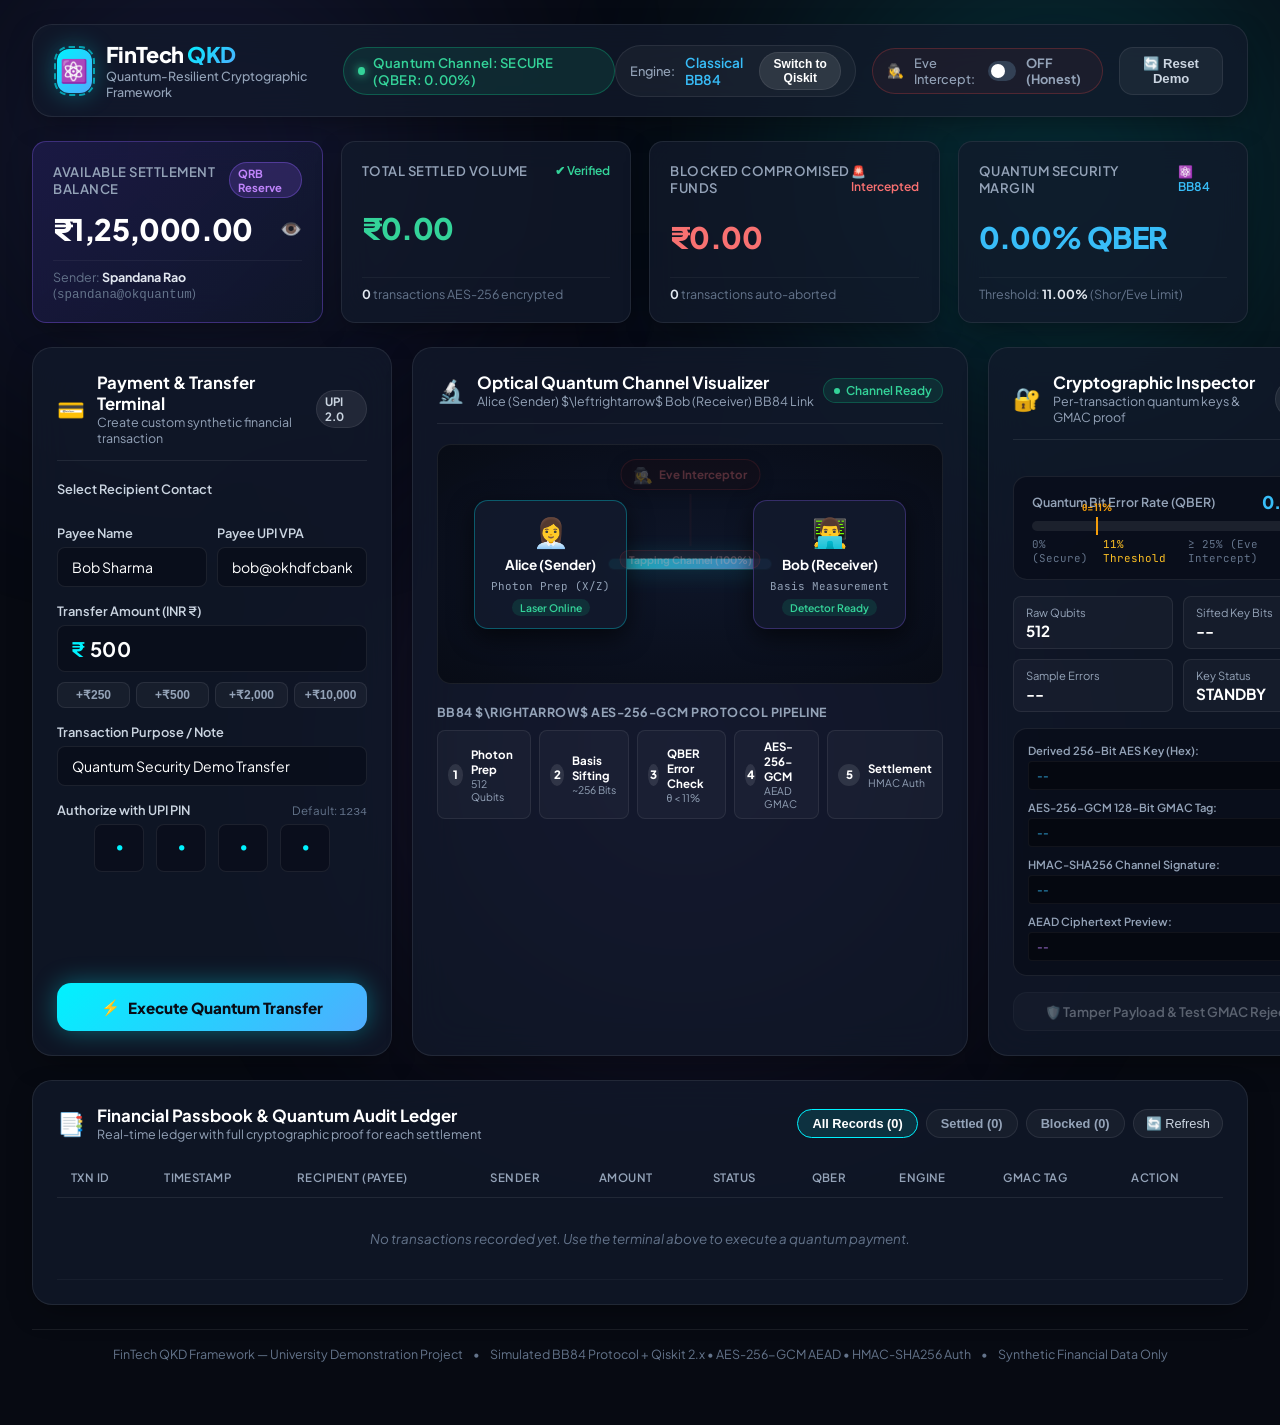
==== commit ace77423: "feat: transform frontend into rich widescreen FinTech QKD web application with live optical channel " ====
--- a/web/static/index.html
+++ b/web/static/index.html
@@ -2,8 +2,8 @@
 <html lang="en">
 <head>
   <meta charset="UTF-8" />
-  <meta name="viewport" content="width=device-width, initial-scale=1.0, maximum-scale=1.0, user-scalable=no" />
-  <title>QuPay — Quantum-Resilient UPI Payment App</title>
+  <meta name="viewport" content="width=device-width, initial-scale=1.0" />
+  <title>FinTech QKD — Quantum-Resilient Financial Settlement Portal</title>
   <link rel="preconnect" href="https://fonts.googleapis.com" />
   <link rel="preconnect" href="https://fonts.gstatic.com" crossorigin />
   <link href="https://fonts.googleapis.com/css2?family=Plus+Jakarta+Sans:wght@400;500;600;700;800&family=JetBrains+Mono:wght@400;500;600;700&display=swap" rel="stylesheet" />
@@ -11,383 +11,458 @@
 </head>
 <body>
 
-  <!-- Ambient Quantum Dark Neon Background -->
-  <div class="ambient-glow glow-top"></div>
-  <div class="ambient-glow glow-bottom"></div>
-
-  <!-- Live Toast Alert Container -->
+  <!-- Ambient Quantum Gradients Background -->
+  <div class="ambient-glow glow-top-left"></div>
+  <div class="ambient-glow glow-top-right"></div>
+  <div class="ambient-glow glow-bottom-center"></div>
+
+  <!-- Notification Toast Container -->
   <div class="toast-container" id="toast-container"></div>
 
-  <div class="main-wrapper">
+  <!-- Main Application Container -->
+  <div class="app-layout">
     
-    <!-- Top Demo Attacker Control Strip -->
-    <header class="demo-attacker-strip">
-      <div class="strip-left">
-        <div class="brand-badge-pill">
-          <span class="q-dot"></span>
-          <span>Quantum Link: <strong>Active (512 Qubits)</strong></span>
-        </div>
-        
-        <div class="engine-selector">
-          <span class="engine-label" id="current-engine-label">Level 1: Classical BB84</span>
-          <button class="btn-engine-toggle" id="btn-engine-toggle">Switch Engine</button>
-        </div>
-      </div>
-
-      <!-- Prominent Eve Attacker Switch for Live Presentation -->
-      <div class="strip-right">
-        <div class="eve-attacker-pill" id="eve-attacker-pill">
-          <span class="eve-icon">🕵️‍♀️</span>
-          <span class="eve-pill-text">Eavesdropper (Eve):</span>
+    <!-- Top Executive Navigation Bar -->
+    <header class="app-header">
+      <div class="header-left">
+        <div class="brand-container">
+          <div class="brand-logo-icon">
+            <span class="atom-core">⚛️</span>
+            <span class="orbit-ring"></span>
+          </div>
+          <div>
+            <div class="brand-title">FinTech <span class="brand-highlight">QKD</span></div>
+            <div class="brand-subtitle">Quantum-Resilient Cryptographic Framework</div>
+          </div>
+        </div>
+
+        <div class="security-status-badge secure" id="header-security-badge">
+          <span class="status-pulse-dot"></span>
+          <span id="header-security-text">Quantum Channel: SECURE (QBER: 0.00%)</span>
+        </div>
+      </div>
+
+      <!-- Attacker Simulation & Engine Suite -->
+      <div class="header-right">
+        <!-- Engine Selector -->
+        <div class="control-pill engine-pill">
+          <span class="pill-label">Engine:</span>
+          <span class="pill-value font-mono" id="current-engine-label">Classical BB84</span>
+          <button class="btn-pill-action" id="btn-engine-toggle" title="Switch between Classical Logic & Qiskit Circuit Simulation">Switch to Qiskit</button>
+        </div>
+
+        <!-- Eve Attacker Simulation Toggle -->
+        <div class="control-pill attacker-pill" id="attacker-pill">
+          <span class="pill-icon">🕵️‍♀️</span>
+          <span class="pill-label">Eve Intercept:</span>
           <label class="switch">
             <input type="checkbox" id="attacker-eve-switch" />
             <span class="slider-round"></span>
           </label>
-          <span class="eve-status-label" id="eve-status-label">OFF (Honest)</span>
-        </div>
+          <span class="eve-status-text" id="eve-status-label">OFF (Honest)</span>
+        </div>
+
+        <!-- Reset Button -->
+        <button class="btn-header-secondary" id="btn-reset-demo" title="Reset balances and transactions">
+          <span>🔄 Reset Demo</span>
+        </button>
       </div>
     </header>
 
-    <!-- Phone Shell Frame Container -->
-    <div class="phone-frame-wrapper">
-      <div class="phone-frame">
-        
-        <!-- Phone Speaker & Camera Notch -->
-        <div class="phone-notch">
-          <div class="notch-speaker"></div>
-          <div class="notch-lens"></div>
-        </div>
-
-        <!-- Phone Top Status Bar -->
-        <div class="phone-status-bar">
-          <span class="time-display" id="device-time">12:00</span>
-          <div class="status-indicators">
-            <span class="sig-5g">5G 📶</span>
-            <span class="sig-qkd">⚛️ QKD</span>
-            <span class="sig-bat">100% 🔋</span>
-          </div>
-        </div>
-
-        <!-- APP SCREEN 1: Home View -->
-        <div class="app-screen active" id="screen-home">
+    <!-- Top KPI Metrics Bar -->
+    <section class="kpi-metrics-grid">
+      <div class="kpi-card balance-kpi">
+        <div class="kpi-card-glow"></div>
+        <div class="kpi-header">
+          <span class="kpi-title">Available Settlement Balance</span>
+          <span class="kpi-badge">QRB Reserve</span>
+        </div>
+        <div class="kpi-val-row">
+          <span class="kpi-value font-mono" id="kpi-balance-display">₹1,25,000.00</span>
+          <button class="kpi-eye-btn" id="kpi-eye-toggle">👁️</button>
+        </div>
+        <div class="kpi-footer">
+          <span class="kpi-subtext">Sender: <strong>Spandana Rao</strong> (<code>spandana@okquantum</code>)</span>
+        </div>
+      </div>
+
+      <div class="kpi-card">
+        <div class="kpi-header">
+          <span class="kpi-title">Total Settled Volume</span>
+          <span class="kpi-icon-badge text-green">✔ Verified</span>
+        </div>
+        <div class="kpi-value font-mono text-green" id="kpi-settled-amount">₹0.00</div>
+        <div class="kpi-footer">
+          <span class="kpi-subtext"><strong id="kpi-settled-count">0</strong> transactions AES-256 encrypted</span>
+        </div>
+      </div>
+
+      <div class="kpi-card">
+        <div class="kpi-header">
+          <span class="kpi-title">Blocked Compromised Funds</span>
+          <span class="kpi-icon-badge text-red">🚨 Intercepted</span>
+        </div>
+        <div class="kpi-value font-mono text-red" id="kpi-blocked-amount">₹0.00</div>
+        <div class="kpi-footer">
+          <span class="kpi-subtext"><strong id="kpi-blocked-count">0</strong> transactions auto-aborted</span>
+        </div>
+      </div>
+
+      <div class="kpi-card">
+        <div class="kpi-header">
+          <span class="kpi-title">Quantum Security Margin</span>
+          <span class="kpi-icon-badge text-cyan">⚛️ BB84</span>
+        </div>
+        <div class="kpi-value font-mono text-cyan" id="kpi-qber-display">0.00% QBER</div>
+        <div class="kpi-footer">
+          <span class="kpi-subtext">Threshold: <strong>11.00%</strong> (Shor/Eve Limit)</span>
+        </div>
+      </div>
+    </section>
+
+    <!-- Main Operational Workspace (3 Columns) -->
+    <main class="dashboard-grid">
+      
+      <!-- COLUMN 1: Financial Transfer & UPI Terminal -->
+      <section class="panel-card payment-terminal-panel">
+        <div class="panel-header">
+          <div class="panel-title-wrap">
+            <span class="panel-icon">💳</span>
+            <div>
+              <h2 class="panel-title">Payment & Transfer Terminal</h2>
+              <p class="panel-subtitle">Create custom synthetic financial transaction</p>
+            </div>
+          </div>
+          <span class="badge-mini">UPI 2.0</span>
+        </div>
+
+        <form id="payment-form" class="payment-form" onsubmit="return false;">
+          <!-- Quick Contact Picker -->
+          <div class="form-group">
+            <label class="form-label">Select Recipient Contact</label>
+            <div class="contacts-scroll-row" id="contacts-picker-row">
+              <!-- Dynamically populated contacts -->
+            </div>
+          </div>
+
+          <!-- Payee Details Input -->
+          <div class="form-row-2">
+            <div class="form-group">
+              <label class="form-label" for="input-payee-name">Payee Name</label>
+              <input type="text" id="input-payee-name" class="form-input" placeholder="e.g. Bob Sharma" required value="Bob Sharma" />
+            </div>
+            <div class="form-group">
+              <label class="form-label" for="input-payee-upi">Payee UPI VPA</label>
+              <input type="text" id="input-payee-upi" class="form-input font-mono" placeholder="e.g. bob@okhdfcbank" required value="bob@okhdfcbank" />
+            </div>
+          </div>
+
+          <!-- Amount Input -->
+          <div class="form-group">
+            <label class="form-label" for="input-amount">Transfer Amount (INR ₹)</label>
+            <div class="amount-input-wrapper">
+              <span class="currency-symbol">₹</span>
+              <input type="number" id="input-amount" class="form-input amount-field font-mono" min="1" max="100000" step="50" value="500" required />
+            </div>
+            <!-- Quick Amount Chips -->
+            <div class="quick-amounts">
+              <button type="button" class="amount-chip" data-val="250">+₹250</button>
+              <button type="button" class="amount-chip" data-val="500">+₹500</button>
+              <button type="button" class="amount-chip" data-val="2000">+₹2,000</button>
+              <button type="button" class="amount-chip" data-val="10000">+₹10,000</button>
+            </div>
+          </div>
+
+          <!-- Purpose / Note -->
+          <div class="form-group">
+            <label class="form-label" for="input-note">Transaction Purpose / Note</label>
+            <input type="text" id="input-note" class="form-input" placeholder="e.g. Server infrastructure invoice" value="Quantum Security Demo Transfer" />
+          </div>
+
+          <!-- UPI 4-Digit Security PIN -->
+          <div class="form-group">
+            <div class="pin-header-row">
+              <label class="form-label">Authorize with UPI PIN</label>
+              <span class="pin-hint">Default: <code>1234</code></span>
+            </div>
+            <div class="pin-boxes-row">
+              <input type="password" maxlength="1" class="pin-box" id="pin-1" value="1" />
+              <input type="password" maxlength="1" class="pin-box" id="pin-2" value="2" />
+              <input type="password" maxlength="1" class="pin-box" id="pin-3" value="3" />
+              <input type="password" maxlength="1" class="pin-box" id="pin-4" value="4" />
+            </div>
+          </div>
+
+          <!-- Action Buttons -->
+          <button type="button" id="btn-submit-payment" class="btn-primary-action">
+            <span class="btn-icon">⚡</span>
+            <span class="btn-text">Execute Quantum Transfer</span>
+          </button>
+        </form>
+      </section>
+
+      <!-- COLUMN 2: Live Quantum Optical Channel & Coin Transfer Simulation -->
+      <section class="panel-card optical-channel-panel">
+        <div class="panel-header">
+          <div class="panel-title-wrap">
+            <span class="panel-icon">🔬</span>
+            <div>
+              <h2 class="panel-title">Optical Quantum Channel Visualizer</h2>
+              <p class="panel-subtitle">Alice (Sender) $\leftrightarrow$ Bob (Receiver) BB84 Link</p>
+            </div>
+          </div>
+          <div class="channel-mode-pill" id="visualizer-channel-mode">
+            <span class="mode-dot"></span>
+            <span id="visualizer-mode-text">Channel Ready</span>
+          </div>
+        </div>
+
+        <!-- Interactive Quantum Arena Canvas -->
+        <div class="quantum-arena" id="quantum-arena">
           
-          <!-- App Header -->
-          <div class="home-app-header">
-            <div class="user-info">
-              <div class="avatar-circle">SR</div>
-              <div>
-                <div class="user-greeting">Spandana Rao</div>
-                <div class="user-vpa font-mono">spandana@okquantum</div>
+          <!-- Alice Node (Sender) -->
+          <div class="arena-party-node node-alice">
+            <div class="party-avatar">👩‍💼</div>
+            <div class="party-name">Alice (Sender)</div>
+            <div class="party-role">Photon Prep (X/Z)</div>
+            <div class="party-status-indicator active">Laser Online</div>
+          </div>
+
+          <!-- Eve Node (Eavesdropper Intercept Probe) -->
+          <div class="arena-eve-probe" id="arena-eve-probe">
+            <div class="eve-probe-core">
+              <span class="eve-probe-icon">🕵️‍♀️</span>
+              <span class="eve-probe-label">Eve Interceptor</span>
+            </div>
+            <div class="eve-tap-beam" id="eve-tap-beam"></div>
+            <div class="eve-sniff-badge" id="eve-sniff-badge">Tapping Channel (100%)</div>
+          </div>
+
+          <!-- Optical Fiber Link & Laser Beam -->
+          <div class="optical-fiber-track" id="optical-fiber-track">
+            <div class="fiber-glow-core" id="fiber-glow-core"></div>
+            <!-- Flying Coins and Photons will be dynamically injected here -->
+            <div class="particles-layer" id="particles-layer"></div>
+          </div>
+
+          <!-- Bob Node (Receiver) -->
+          <div class="arena-party-node node-bob">
+            <div class="party-avatar">👨‍💻</div>
+            <div class="party-name" id="arena-bob-name">Bob (Receiver)</div>
+            <div class="party-role">Basis Measurement</div>
+            <div class="party-status-indicator active">Detector Ready</div>
+          </div>
+        </div>
+
+        <!-- Live Step Progression Pipeline -->
+        <div class="pipeline-container">
+          <div class="pipeline-title">BB84 $\rightarrow$ AES-256-GCM Protocol Pipeline</div>
+          <div class="pipeline-steps-grid">
+            <div class="step-card" id="step-1">
+              <div class="step-num">1</div>
+              <div class="step-info">
+                <div class="step-name">Photon Prep</div>
+                <div class="step-desc font-mono">512 Qubits</div>
               </div>
             </div>
-            <div class="header-actions">
-              <button class="icon-circle-btn" id="btn-qr-scan" title="Scan QR">📷</button>
-              <button class="icon-circle-btn" id="btn-notifications" title="Alerts">🔔</button>
-            </div>
-          </div>
-
-          <!-- PhonePe-Styled Purple Balance Card -->
-          <div class="qupay-balance-card">
-            <div class="balance-card-bg-glow"></div>
-            <div class="card-header-row">
-              <div class="bank-tag">
-                <span class="bank-symbol">🏛️</span>
-                <span>Quantum Reserve Bank (•••• 4920)</span>
+            <div class="step-card" id="step-2">
+              <div class="step-num">2</div>
+              <div class="step-info">
+                <div class="step-name">Basis Sifting</div>
+                <div class="step-desc font-mono" id="step-sift-desc">~256 Bits</div>
               </div>
-              <span class="qkd-shield-pill">AES-256-GCM</span>
-            </div>
-
-            <div class="balance-main-row">
-              <div>
-                <div class="balance-title">Account Balance</div>
-                <div class="balance-val-row">
-                  <span class="balance-figure font-mono" id="home-balance-display">₹1,25,000.00</span>
-                  <button class="eye-toggle-btn" id="home-eye-toggle">👁️</button>
-                </div>
+            </div>
+            <div class="step-card" id="step-3">
+              <div class="step-num">3</div>
+              <div class="step-info">
+                <div class="step-name">QBER Error Check</div>
+                <div class="step-desc font-mono" id="step-qber-desc">&theta; &lt; 11%</div>
               </div>
-              <button class="refresh-bal-btn" id="home-refresh-balance">🔄</button>
-            </div>
-
-            <!-- Trust Badge -->
-            <div class="qkd-trust-strip">
-              <span>🛡️ Continuous BB84 Quantum Re-Keying Protected</span>
-            </div>
-          </div>
-
-          <!-- Quick Service Buttons -->
-          <div class="transfer-services-grid">
-            <div class="service-box" id="svc-to-contact">
-              <div class="service-bubble bubble-purple">👤</div>
-              <span>To Mobile</span>
-            </div>
-            <div class="service-box" id="svc-to-upi">
-              <div class="service-bubble bubble-blue">⚡</div>
-              <span>To UPI ID</span>
-            </div>
-            <div class="service-box" id="svc-to-bank">
-              <div class="service-bubble bubble-green">🏦</div>
-              <span>To Bank A/C</span>
-            </div>
-            <div class="service-box" id="svc-check-balance">
-              <div class="service-bubble bubble-amber">💳</div>
-              <span>Check Bal</span>
-            </div>
-          </div>
-
-          <!-- Quick Pay Contacts -->
-          <div class="section-container">
-            <div class="section-header-row">
-              <h3>Quick Pay & Recents</h3>
-              <span class="header-link" id="btn-view-all-contacts">View All</span>
-            </div>
-
-            <div class="recents-avatar-row" id="recents-avatar-row">
-              <!-- Dynamically populated contacts -->
-            </div>
-          </div>
-
-          <!-- Mini Live Security Banner -->
-          <div class="security-telemetry-banner" id="security-telemetry-banner">
-            <div class="telemetry-icon" id="telemetry-status-icon">🛡️</div>
-            <div class="telemetry-text-group">
-              <div class="telemetry-headline" id="telemetry-headline">Channel Integrity: 100% Secure</div>
-              <div class="telemetry-sub" id="telemetry-sub">Observed QBER: 0.00% (Below 11.00% safety cutoff)</div>
-            </div>
-          </div>
-
-          <!-- Recent Activity Card -->
-          <div class="section-container flex-1">
-            <div class="section-header-row">
-              <h3>Recent Transfers</h3>
-              <span class="header-link" id="btn-goto-history">See Passbook</span>
-            </div>
-            <div class="mini-activity-feed" id="mini-activity-feed">
-              <div class="activity-empty-state">No payments executed yet. Tap a contact to pay!</div>
-            </div>
-          </div>
-
-        </div>
-
-        <!-- APP SCREEN 2: Payment Transfer Amount & Note -->
-        <div class="app-screen" id="screen-pay">
-          
-          <div class="screen-sub-header">
-            <button class="back-btn" id="btn-back-from-pay">←</button>
-            <h2>Pay Money</h2>
-            <div class="dummy-space"></div>
-          </div>
-
-          <!-- Payee Card -->
-          <div class="payee-profile-box">
-            <div class="payee-avatar" id="payee-avatar-icon">👨‍💻</div>
-            <div class="payee-details">
-              <h3 id="payee-display-name">Bob Sharma</h3>
-              <span class="payee-vpa font-mono" id="payee-display-upi">bob@okhdfcbank</span>
-              <span class="payee-bank" id="payee-display-bank">HDFC Bank</span>
-            </div>
-          </div>
-
-          <!-- Amount Input Field -->
-          <div class="payment-amount-box">
-            <span class="inr-symbol">₹</span>
-            <input type="number" class="amount-number-input font-mono" id="amount-number-input" value="2500" min="1" max="100000" step="100" placeholder="0" autofocus />
-          </div>
-
-          <!-- Quick Amount Chips -->
-          <div class="quick-amt-chips">
-            <button class="amt-chip-btn" data-add="500">+₹500</button>
-            <button class="amt-chip-btn" data-add="1000">+₹1,000</button>
-            <button class="amt-chip-btn" data-add="2500">+₹2,500</button>
-            <button class="amt-chip-btn" data-add="10000">+₹10,000</button>
-          </div>
-
-          <!-- Remarks Note -->
-          <div class="note-box">
-            <span class="note-icon">💬</span>
-            <input type="text" class="note-text-field" id="payment-note-field" placeholder="Add a note (e.g. Dinner, Rent, Project clearing)" value="Interbank Transfer" />
-          </div>
-
-          <!-- Debit Account Selector -->
-          <div class="debit-account-pill">
-            <div class="debit-info">
-              <span class="debit-bank">Quantum Reserve Bank •••• 4920</span>
-              <span class="debit-sec">QKD Channel Verified</span>
-            </div>
-            <span class="check-mark">✔</span>
-          </div>
-
-          <!-- Proceed CTA Button -->
-          <button class="btn-proceed-cta" id="btn-proceed-cta">
-            <span class="cta-lock">🔒</span>
-            <span id="btn-proceed-label">PROCEED TO PAY ₹2,500</span>
-          </button>
-        </div>
-
-        <!-- APP SCREEN 3: Fullscreen UPI PIN Keypad Modal -->
-        <div class="app-screen pin-screen" id="screen-pin">
-          
-          <div class="pin-top-bar">
-            <span class="pin-bank-brand">Quantum Reserve Bank</span>
-            <button class="pin-cancel-btn" id="btn-cancel-pin">Cancel</button>
-          </div>
-
-          <div class="pin-amount-summary">
-            <span class="paying-to-label">Paying <strong id="pin-target-name">Bob Sharma</strong></span>
-            <span class="paying-amount-val font-mono" id="pin-target-amount">₹2,500.00</span>
-          </div>
-
-          <div class="pin-instruction">ENTER 4-DIGIT UPI PIN</div>
-
-          <!-- PIN Dots Display -->
-          <div class="pin-dots-container" id="pin-dots-container">
-            <div class="p-dot"></div>
-            <div class="p-dot"></div>
-            <div class="p-dot"></div>
-            <div class="p-dot"></div>
-          </div>
-
-          <!-- Phone Keypad Grid -->
-          <div class="pin-numpad-grid">
-            <button class="numpad-btn" data-val="1">1</button>
-            <button class="numpad-btn" data-val="2">2</button>
-            <button class="numpad-btn" data-val="3">3</button>
-            <button class="numpad-btn" data-val="4">4</button>
-            <button class="numpad-btn" data-val="5">5</button>
-            <button class="numpad-btn" data-val="6">6</button>
-            <button class="numpad-btn" data-val="7">7</button>
-            <button class="numpad-btn" data-val="8">8</button>
-            <button class="numpad-btn" data-val="9">9</button>
-            <button class="numpad-btn numpad-clear" id="btn-numpad-clear">C</button>
-            <button class="numpad-btn" data-val="0">0</button>
-            <button class="numpad-btn numpad-submit" id="btn-numpad-submit">✔</button>
-          </div>
-        </div>
-
-        <!-- APP SCREEN 4: Processing Laser & Coin Arena -->
-        <div class="app-screen processing-screen" id="screen-processing">
-          
-          <div class="processing-header">
-            <span class="proc-pill">⚛️ Quantum Laser Settlement</span>
-          </div>
-
-          <!-- 3D Coin & Laser Transfer Arena -->
-          <div class="laser-coin-arena">
-            <!-- Sender -->
-            <div class="actor-node sender-actor">
-              <div class="actor-avatar">👩‍💻</div>
-              <span class="actor-name">You</span>
-              <span class="actor-vpa font-mono">spandana@okquantum</span>
-            </div>
-
-            <!-- Optical Laser Fiber & Coins -->
-            <div class="optical-laser-track">
-              <div class="laser-core-line" id="laser-core-line"></div>
-              
-              <!-- Floating Golden Coins Stream -->
-              <div class="coins-stream-layer" id="coins-stream-layer">
-                <!-- Dynamically generated spinning golden coins -->
+            </div>
+            <div class="step-card" id="step-4">
+              <div class="step-num">4</div>
+              <div class="step-info">
+                <div class="step-name">AES-256-GCM</div>
+                <div class="step-desc font-mono" id="step-aes-desc">AEAD GMAC</div>
               </div>
-
-              <!-- Eve Interceptor in Arena -->
-              <div class="eve-laser-intruder" id="eve-laser-intruder">
-                <span class="intruder-icon">🕵️‍♀️</span>
-                <span class="intruder-label">Eve Intercepting</span>
+            </div>
+            <div class="step-card" id="step-5">
+              <div class="step-num">5</div>
+              <div class="step-info">
+                <div class="step-name">Settlement</div>
+                <div class="step-desc font-mono" id="step-settle-desc">HMAC Auth</div>
               </div>
             </div>
-
-            <!-- Payee -->
-            <div class="actor-node payee-actor">
-              <div class="actor-avatar" id="proc-payee-avatar">👨‍💻</div>
-              <span class="actor-name" id="proc-payee-name">Bob Sharma</span>
-              <span class="actor-vpa font-mono" id="proc-payee-upi">bob@okhdfcbank</span>
-            </div>
-          </div>
-
-          <!-- Real-Time Protocol Telemetry -->
-          <div class="protocol-status-box">
-            <div class="loading-ring" id="proc-loading-ring"></div>
-            <div class="proc-status-text" id="proc-status-text">
-              Polarizing 512 single photons across BB84 bases...
-            </div>
-          </div>
-
-          <!-- Live QBER Status Gauge -->
-          <div class="live-qber-strip">
-            <div class="q-metric-pill">Photons: <strong>512</strong></div>
-            <div class="q-metric-pill">Sifted: <strong id="proc-sifted-bits">--</strong></div>
-            <div class="q-metric-pill" id="proc-qber-pill">QBER: <strong id="proc-qber-val">0.00%</strong></div>
-            <div class="q-metric-pill">Cutoff: <strong>11.00%</strong></div>
-          </div>
-
-        </div>
-
-        <!-- APP SCREEN 5: Payment Result (Success or Blocked) -->
-        <div class="app-screen result-screen" id="screen-result">
-          
-          <div class="result-hero-box" id="result-hero-box">
-            <div class="result-icon-circle" id="result-icon-circle">✔</div>
-            <h2 class="result-title" id="result-title">Payment Successful</h2>
-            <div class="result-amount-headline font-mono" id="result-amount-headline">₹2,500.00</div>
-            <p class="result-subtitle" id="result-subtitle">Transferred to Bob Sharma (bob@okhdfcbank)</p>
-          </div>
-
-          <!-- Cryptographic Receipt Breakdown -->
-          <div class="receipt-card">
-            <div class="receipt-row">
-              <span class="rec-label">UPI Reference No:</span>
-              <strong class="rec-val font-mono" id="rec-txn-id">UPI-000000000000</strong>
-            </div>
-            <div class="receipt-row">
-              <span class="rec-label">Quantum Security:</span>
-              <strong class="rec-val text-green" id="rec-security-status">BB84 QKD Verified (QBER 0.00%)</strong>
-            </div>
-            <div class="receipt-row">
-              <span class="rec-label">AEAD Cipher:</span>
-              <strong class="rec-val text-cyan">AES-256-GCM Authenticated</strong>
-            </div>
-            <div class="receipt-row">
-              <span class="rec-label">GMAC Auth Tag:</span>
-              <strong class="rec-val font-mono text-dim" id="rec-gmac-tag">--</strong>
-            </div>
-          </div>
-
-          <button class="btn-result-action" id="btn-result-done">Done & Return to Home</button>
-        </div>
-
-        <!-- APP SCREEN 6: Transaction Passbook / History -->
-        <div class="app-screen" id="screen-history">
-          
-          <div class="screen-sub-header">
-            <button class="back-btn" id="btn-back-from-history">←</button>
-            <h2>Transaction Passbook</h2>
-            <div class="dummy-space"></div>
-          </div>
-
-          <div class="history-feed-list" id="history-feed-list">
-            <!-- Populated dynamically -->
-          </div>
-
-        </div>
-
-        <!-- Phone Bottom Navigation Bar (PhonePe Style) -->
-        <nav class="phone-bottom-nav">
-          <div class="nav-item active" id="tab-nav-home">
-            <span class="nav-icon">🏠</span>
-            <span class="nav-label">Home</span>
-          </div>
-          <div class="nav-item" id="tab-nav-pay">
-            <span class="nav-icon">⚡</span>
-            <span class="nav-label">Pay</span>
-          </div>
-          <div class="nav-item" id="tab-nav-history">
-            <span class="nav-icon">📜</span>
-            <span class="nav-label">History</span>
-          </div>
-        </nav>
-
+          </div>
+        </div>
+
+        <!-- Mid-Stream Breach Alert Box (Reveals when Eve triggers breach) -->
+        <div class="breach-alert-box hidden" id="breach-alert-box">
+          <div class="breach-alert-icon">🚨</div>
+          <div class="breach-alert-content">
+            <div class="breach-alert-title">CRITICAL SECURITY BREACH DETECTED</div>
+            <div class="breach-alert-msg" id="breach-alert-msg">
+              Quantum Bit Error Rate exceeded safe physical threshold (11.00%). Eavesdropper active on optical channel. Key generation aborted and payment blocked.
+            </div>
+          </div>
+        </div>
+      </section>
+
+      <!-- COLUMN 3: Cryptographic Telemetry & Key Inspector -->
+      <section class="panel-card telemetry-panel">
+        <div class="panel-header">
+          <div class="panel-title-wrap">
+            <span class="panel-icon">🔐</span>
+            <div>
+              <h2 class="panel-title">Cryptographic Inspector</h2>
+              <p class="panel-subtitle">Per-transaction quantum keys & GMAC proof</p>
+            </div>
+          </div>
+          <span class="badge-mini" id="badge-key-status">No Txn Yet</span>
+        </div>
+
+        <!-- QBER Gauge Meter -->
+        <div class="gauge-card">
+          <div class="gauge-header">
+            <span class="gauge-label">Quantum Bit Error Rate (QBER)</span>
+            <span class="gauge-value font-mono" id="telemetry-qber-val">0.00%</span>
+          </div>
+          <div class="gauge-bar-wrapper">
+            <div class="gauge-bar-fill" id="gauge-bar-fill" style="width: 0%;"></div>
+            <div class="gauge-threshold-line" title="Safety Threshold: 11.00%">
+              <span class="threshold-tag">&theta;=11%</span>
+            </div>
+          </div>
+          <div class="gauge-legend">
+            <span>0% (Secure)</span>
+            <span class="text-warning">11% Threshold</span>
+            <span class="text-danger">&ge; 25% (Eve Intercept)</span>
+          </div>
+        </div>
+
+        <!-- Telemetry Data Grid -->
+        <div class="telemetry-specs-grid">
+          <div class="spec-item">
+            <span class="spec-label">Raw Qubits</span>
+            <span class="spec-val font-mono" id="spec-raw-bits">512</span>
+          </div>
+          <div class="spec-item">
+            <span class="spec-label">Sifted Key Bits</span>
+            <span class="spec-val font-mono" id="spec-sifted-bits">--</span>
+          </div>
+          <div class="spec-item">
+            <span class="spec-label">Sample Errors</span>
+            <span class="spec-val font-mono" id="spec-errors">--</span>
+          </div>
+          <div class="spec-item">
+            <span class="spec-label">Key Status</span>
+            <span class="spec-val font-mono" id="spec-key-status">STANDBY</span>
+          </div>
+        </div>
+
+        <!-- Cryptographic Proof Details -->
+        <div class="crypto-proof-box">
+          <div class="proof-row">
+            <span class="proof-label">Derived 256-Bit AES Key (Hex):</span>
+            <div class="proof-code font-mono" id="proof-aes-key">--</div>
+          </div>
+
+          <div class="proof-row">
+            <span class="proof-label">AES-256-GCM 128-Bit GMAC Tag:</span>
+            <div class="proof-code font-mono" id="proof-gmac-tag">--</div>
+          </div>
+
+          <div class="proof-row">
+            <span class="proof-label">HMAC-SHA256 Channel Signature:</span>
+            <div class="proof-code font-mono" id="proof-hmac-tag">--</div>
+          </div>
+
+          <div class="proof-row">
+            <span class="proof-label">AEAD Ciphertext Preview:</span>
+            <div class="proof-code font-mono ciphertext-preview" id="proof-ciphertext">--</div>
+          </div>
+        </div>
+
+        <!-- Interactive Tamper Test Button -->
+        <button type="button" id="btn-tamper-test" class="btn-secondary-action" disabled>
+          <span>🛡️ Tamper Payload & Test GMAC Rejection</span>
+        </button>
+      </section>
+    </main>
+
+    <!-- BOTTOM FULL-WIDTH: Financial Passbook & Quantum Ledger -->
+    <section class="panel-card passbook-panel">
+      <div class="passbook-header-row">
+        <div class="panel-title-wrap">
+          <span class="panel-icon">📑</span>
+          <div>
+            <h2 class="panel-title">Financial Passbook & Quantum Audit Ledger</h2>
+            <p class="panel-subtitle">Real-time ledger with full cryptographic proof for each settlement</p>
+          </div>
+        </div>
+
+        <!-- Filter Buttons -->
+        <div class="filter-pills-row">
+          <button class="filter-pill active" data-filter="ALL">All Records (<span id="count-filter-all">0</span>)</button>
+          <button class="filter-pill" data-filter="SETTLED">Settled (<span id="count-filter-settled">0</span>)</button>
+          <button class="filter-pill" data-filter="BLOCKED">Blocked (<span id="count-filter-blocked">0</span>)</button>
+          <button class="btn-refresh-history" id="btn-refresh-history" title="Refresh history">🔄 Refresh</button>
+        </div>
+      </div>
+
+      <!-- Table Container -->
+      <div class="table-responsive">
+        <table class="passbook-table">
+          <thead>
+            <tr>
+              <th>Txn ID</th>
+              <th>Timestamp</th>
+              <th>Recipient (Payee)</th>
+              <th>Sender</th>
+              <th>Amount</th>
+              <th>Status</th>
+              <th>QBER</th>
+              <th>Engine</th>
+              <th>GMAC Tag</th>
+              <th>Action</th>
+            </tr>
+          </thead>
+          <tbody id="passbook-tbody">
+            <tr class="empty-row">
+              <td colspan="10">No transactions recorded yet. Use the terminal above to execute a quantum payment.</td>
+            </tr>
+          </tbody>
+        </table>
+      </div>
+    </section>
+
+    <!-- Footer -->
+    <footer class="app-footer">
+      <div class="footer-content">
+        <span>FinTech QKD Framework — University Demonstration Project</span>
+        <span>•</span>
+        <span>Simulated BB84 Protocol + Qiskit 2.x • AES-256-GCM AEAD • HMAC-SHA256 Auth</span>
+        <span>•</span>
+        <span>Synthetic Financial Data Only</span>
+      </div>
+    </footer>
+  </div>
+
+  <!-- Detail Modal / Drawer for Transaction Inspection -->
+  <div class="modal-overlay hidden" id="txn-modal-overlay">
+    <div class="modal-card">
+      <div class="modal-header">
+        <div class="modal-title-row">
+          <span class="modal-icon" id="modal-status-icon">✔</span>
+          <h3 class="modal-title" id="modal-title">Transaction Details</h3>
+        </div>
+        <button class="modal-close-btn" id="modal-close-btn">✕</button>
+      </div>
+
+      <div class="modal-body" id="modal-body-content">
+        <!-- Dynamically rendered detailed crypto view -->
       </div>
     </div>
-
   </div>
 
   <script src="app.js"></script>
--- a/web/static/style.css
+++ b/web/static/style.css
@@ -1,1198 +1,1605 @@
+/* ==========================================================================
+   FinTech QKD — Enterprise Quantum Financial Portal Stylesheet
+   Modern Cyber-Quantum FinTech Theme (Dark Mode, Glassmorphism, Neon Accents)
+   ========================================================================== */
+
 :root {
-  --bg-dark: #070913;
-  --bg-phone: #0e0c1f;
-  --bg-card: #181432;
-  --bg-surface: #221c46;
-  --border-subtle: rgba(255, 255, 255, 0.09);
-  --border-glow: rgba(168, 85, 247, 0.35);
-
-  --brand-purple: #5f259f;
-  --brand-purple-light: #7c3aed;
-  --brand-indigo: #6366f1;
+  /* Color Palette */
+  --bg-primary: #070a12;
+  --bg-secondary: #0d1322;
+  --bg-card: rgba(18, 26, 43, 0.75);
+  --bg-card-hover: rgba(24, 34, 56, 0.85);
+  --bg-glass: rgba(15, 23, 42, 0.65);
   
-  --accent-cyan: #38bdf8;
-  --accent-green: #10b981;
-  --accent-red: #f43f5e;
-  --accent-amber: #f59e0b;
-
-  --text-main: #f8fafc;
-  --text-muted: #94a3b8;
-  --text-dim: #64748b;
-
+  --border-subtle: rgba(255, 255, 255, 0.08);
+  --border-focus: rgba(0, 242, 254, 0.5);
+  --border-card: rgba(255, 255, 255, 0.1);
+
+  /* Quantum Accents */
+  --accent-cyan: #00f2fe;
+  --accent-blue: #4facfe;
+  --accent-purple: #8b5cf6;
+  --accent-violet: #6366f1;
+  --accent-emerald: #10b981;
+  --accent-gold: #f59e0b;
+  --accent-crimson: #ef4444;
+  --accent-pink: #ec4899;
+
+  /* Gradients */
+  --grad-cyan-blue: linear-gradient(135deg, #00f2fe 0%, #4facfe 100%);
+  --grad-purple-indigo: linear-gradient(135deg, #8b5cf6 0%, #6366f1 100%);
+  --grad-emerald-teal: linear-gradient(135deg, #10b981 0%, #059669 100%);
+  --grad-danger-red: linear-gradient(135deg, #ef4444 0%, #dc2626 100%);
+  --grad-gold-amber: linear-gradient(135deg, #fbbf24 0%, #d97706 100%);
+
+  /* Typography */
   --font-sans: 'Plus Jakarta Sans', -apple-system, BlinkMacSystemFont, sans-serif;
-  --font-mono: 'JetBrains Mono', monospace;
-}
-
+  --font-mono: 'JetBrains Mono', 'Fira Code', monospace;
+
+  /* Shadow & Glow */
+  --glow-cyan: 0 0 25px rgba(0, 242, 254, 0.35);
+  --glow-purple: 0 0 25px rgba(139, 92, 246, 0.35);
+  --glow-emerald: 0 0 25px rgba(16, 185, 129, 0.35);
+  --glow-red: 0 0 30px rgba(239, 68, 68, 0.5);
+  --shadow-card: 0 10px 30px -10px rgba(0, 0, 0, 0.5);
+  
+  --radius-sm: 8px;
+  --radius-md: 14px;
+  --radius-lg: 20px;
+  --radius-full: 9999px;
+}
+
+/* Global Reset & Base */
 * {
-  box-sizing: border-box;
   margin: 0;
   padding: 0;
+  box-sizing: border-box;
 }
 
 body {
-  background-color: var(--bg-dark);
-  color: var(--text-main);
   font-family: var(--font-sans);
+  background-color: var(--bg-primary);
+  color: #f8fafc;
   min-height: 100vh;
-  display: flex;
-  justify-content: center;
-  align-items: center;
-  padding: 20px 10px;
   position: relative;
   overflow-x: hidden;
   -webkit-font-smoothing: antialiased;
 }
 
-/* Ambient Quantum Neon Lighting */
+/* Ambient Background Lights */
 .ambient-glow {
   position: fixed;
   border-radius: 50%;
   filter: blur(140px);
   pointer-events: none;
   z-index: 0;
-  opacity: 0.35;
-}
-.glow-top {
-  width: 500px; height: 500px;
-  background: radial-gradient(circle, #7c3aed 0%, transparent 70%);
-  top: -150px; left: -100px;
-}
-.glow-bottom {
-  width: 600px; height: 600px;
-  background: radial-gradient(circle, #38bdf8 0%, transparent 70%);
-  bottom: -200px; right: -100px;
-}
-
-.main-wrapper {
-  position: relative;
-  z-index: 1;
-  width: 100%;
-  max-width: 900px;
-  display: flex;
-  flex-direction: column;
-  align-items: center;
-  gap: 16px;
+  opacity: 0.45;
+}
+
+.glow-top-left {
+  top: -100px;
+  left: -50px;
+  width: 500px;
+  height: 500px;
+  background: radial-gradient(circle, #6366f1 0%, transparent 70%);
+}
+
+.glow-top-right {
+  top: -100px;
+  right: -50px;
+  width: 550px;
+  height: 550px;
+  background: radial-gradient(circle, #00f2fe 0%, transparent 70%);
+}
+
+.glow-bottom-center {
+  bottom: -150px;
+  left: 30%;
+  width: 600px;
+  height: 600px;
+  background: radial-gradient(circle, #8b5cf6 0%, transparent 70%);
 }
 
 /* Toast Container */
 .toast-container {
   position: fixed;
-  top: 20px;
-  left: 50%;
-  transform: translateX(-50%);
-  z-index: 1000;
+  top: 24px;
+  right: 24px;
+  z-index: 10000;
   display: flex;
   flex-direction: column;
+  gap: 12px;
+}
+
+.toast {
+  display: flex;
+  align-items: center;
+  gap: 12px;
+  padding: 14px 20px;
+  border-radius: var(--radius-md);
+  background: rgba(15, 23, 42, 0.92);
+  backdrop-filter: blur(16px);
+  border: 1px solid var(--border-subtle);
+  color: #fff;
+  font-size: 0.92rem;
+  font-weight: 500;
+  box-shadow: 0 12px 30px rgba(0, 0, 0, 0.6);
+  animation: slideInRight 0.35s cubic-bezier(0.16, 1, 0.3, 1);
+  transition: all 0.3s ease;
+}
+
+.toast-error {
+  border-left: 4px solid var(--accent-crimson);
+  box-shadow: var(--glow-red);
+}
+
+.toast-success {
+  border-left: 4px solid var(--accent-emerald);
+  box-shadow: var(--glow-emerald);
+}
+
+.toast-info {
+  border-left: 4px solid var(--accent-cyan);
+  box-shadow: var(--glow-cyan);
+}
+
+@keyframes slideInRight {
+  from { transform: translateX(100%); opacity: 0; }
+  to { transform: translateX(0); opacity: 1; }
+}
+
+/* Layout Wrapper */
+.app-layout {
+  position: relative;
+  z-index: 1;
+  max-width: 1540px;
+  margin: 0 auto;
+  padding: 24px 32px 48px;
+  display: flex;
+  flex-direction: column;
+  gap: 24px;
+}
+
+/* ==========================================================================
+   Header & Navigation
+   ========================================================================== */
+.app-header {
+  display: flex;
+  align-items: center;
+  justify-content: space-between;
+  padding: 16px 24px;
+  background: var(--bg-card);
+  backdrop-filter: blur(20px);
+  border: 1px solid var(--border-subtle);
+  border-radius: var(--radius-lg);
+  box-shadow: var(--shadow-card);
+}
+
+.header-left {
+  display: flex;
+  align-items: center;
+  gap: 24px;
+}
+
+.brand-container {
+  display: flex;
+  align-items: center;
+  gap: 14px;
+}
+
+.brand-logo-icon {
+  position: relative;
+  width: 44px;
+  height: 44px;
+  background: var(--grad-cyan-blue);
+  border-radius: 12px;
+  display: flex;
+  align-items: center;
+  justify-content: center;
+  font-size: 1.4rem;
+  box-shadow: var(--glow-cyan);
+}
+
+.orbit-ring {
+  position: absolute;
+  inset: -3px;
+  border-radius: 15px;
+  border: 2px dashed rgba(0, 242, 254, 0.6);
+  animation: spinSlow 12s linear infinite;
+}
+
+@keyframes spinSlow {
+  from { transform: rotate(0deg); }
+  to { transform: rotate(360deg); }
+}
+
+.brand-title {
+  font-size: 1.35rem;
+  font-weight: 800;
+  letter-spacing: -0.02em;
+  color: #fff;
+}
+
+.brand-highlight {
+  background: var(--grad-cyan-blue);
+  -webkit-background-clip: text;
+  -webkit-text-fill-color: transparent;
+}
+
+.brand-subtitle {
+  font-size: 0.78rem;
+  color: #94a3b8;
+  font-weight: 500;
+}
+
+.security-status-badge {
+  display: inline-flex;
+  align-items: center;
   gap: 8px;
-  pointer-events: none;
-}
-
-.toast {
-  background: #180d19;
-  border: 1px solid var(--accent-red);
-  color: #fca5a5;
-  padding: 12px 20px;
-  border-radius: 12px;
+  padding: 6px 14px;
+  border-radius: var(--radius-full);
+  font-size: 0.82rem;
+  font-weight: 600;
+  letter-spacing: 0.02em;
+  transition: all 0.3s ease;
+}
+
+.security-status-badge.secure {
+  background: rgba(16, 185, 129, 0.12);
+  border: 1px solid rgba(16, 185, 129, 0.35);
+  color: #34d399;
+}
+
+.security-status-badge.compromised {
+  background: rgba(239, 68, 68, 0.18);
+  border: 1px solid rgba(239, 68, 68, 0.6);
+  color: #f87171;
+  box-shadow: var(--glow-red);
+  animation: pulseBreach 1.5s infinite;
+}
+
+@keyframes pulseBreach {
+  0%, 100% { opacity: 1; transform: scale(1); }
+  50% { opacity: 0.85; transform: scale(1.02); }
+}
+
+.status-pulse-dot {
+  width: 8px;
+  height: 8px;
+  border-radius: 50%;
+  background: currentColor;
+  box-shadow: 0 0 10px currentColor;
+}
+
+.header-right {
+  display: flex;
+  align-items: center;
+  gap: 16px;
+}
+
+.control-pill {
+  display: flex;
+  align-items: center;
+  gap: 10px;
+  padding: 6px 14px;
+  background: rgba(255, 255, 255, 0.04);
+  border: 1px solid var(--border-subtle);
+  border-radius: var(--radius-full);
   font-size: 0.85rem;
-  font-weight: 700;
-  box-shadow: 0 10px 30px rgba(244, 63, 94, 0.4);
-  display: flex;
-  align-items: center;
-  gap: 10px;
-  animation: slideDown 0.3s ease;
-  pointer-events: auto;
-}
-
-@keyframes slideDown {
-  from { transform: translateY(-20px); opacity: 0; }
-  to { transform: translateY(0); opacity: 1; }
-}
-
-/* Demo Attacker Control Strip */
-.demo-attacker-strip {
-  width: 100%;
-  max-width: 440px;
-  background: rgba(24, 20, 50, 0.85);
-  backdrop-filter: blur(16px);
-  border: 1px solid var(--border-glow);
-  border-radius: 18px;
-  padding: 10px 16px;
-  display: flex;
-  justify-content: space-between;
-  align-items: center;
-  flex-wrap: wrap;
-  gap: 10px;
-  box-shadow: 0 8px 24px rgba(0, 0, 0, 0.4);
-}
-
-.strip-left {
-  display: flex;
-  flex-direction: column;
-  gap: 4px;
-}
-
-.brand-badge-pill {
-  display: flex;
-  align-items: center;
-  gap: 6px;
+}
+
+.pill-label {
+  color: #94a3b8;
+  font-size: 0.8rem;
+  font-weight: 500;
+}
+
+.pill-value {
+  color: #38bdf8;
+  font-weight: 600;
+}
+
+.btn-pill-action {
+  background: rgba(255, 255, 255, 0.1);
+  border: 1px solid var(--border-subtle);
+  color: #fff;
   font-size: 0.75rem;
-  color: #fff;
-}
-
-.q-dot {
-  width: 7px;
-  height: 7px;
-  border-radius: 50%;
-  background: var(--accent-green);
-  box-shadow: 0 0 8px var(--accent-green);
-  animation: pulseDot 1.8s infinite;
-}
-
-@keyframes pulseDot {
-  0% { opacity: 0.7; transform: scale(0.9); }
-  50% { opacity: 1; transform: scale(1.3); }
-  100% { opacity: 0.7; transform: scale(0.9); }
-}
-
-.engine-selector {
-  display: flex;
-  align-items: center;
-  gap: 6px;
-}
-
-.engine-label {
-  font-size: 0.7rem;
-  color: var(--text-dim);
-}
-
-.btn-engine-toggle {
-  background: rgba(255, 255, 255, 0.08);
-  border: 1px solid var(--border-subtle);
-  color: var(--accent-cyan);
-  font-family: var(--font-sans);
-  font-size: 0.65rem;
-  font-weight: 700;
-  padding: 2px 6px;
-  border-radius: 4px;
+  font-weight: 600;
+  padding: 4px 10px;
+  border-radius: var(--radius-full);
   cursor: pointer;
   transition: all 0.2s ease;
 }
 
-.btn-engine-toggle:hover {
-  background: var(--accent-cyan);
-  color: #070913;
-}
-
-.eve-attacker-pill {
-  display: flex;
-  align-items: center;
-  gap: 8px;
-  background: rgba(244, 63, 94, 0.1);
-  border: 1px solid rgba(244, 63, 94, 0.3);
-  padding: 6px 12px;
-  border-radius: 20px;
-  transition: all 0.3s ease;
-}
-
-.eve-attacker-pill.active {
-  background: rgba(244, 63, 94, 0.25);
-  border-color: var(--accent-red);
-  box-shadow: 0 0 16px rgba(244, 63, 94, 0.5);
-}
-
-.eve-icon { font-size: 1.1rem; }
-.eve-pill-text { font-size: 0.75rem; font-weight: 700; color: #fff; }
-.eve-status-label { font-size: 0.7rem; font-weight: 800; color: var(--accent-red); }
-
-/* Switch */
+.btn-pill-action:hover {
+  background: rgba(0, 242, 254, 0.2);
+  border-color: var(--accent-cyan);
+  color: var(--accent-cyan);
+}
+
+.attacker-pill {
+  background: rgba(239, 68, 68, 0.06);
+  border-color: rgba(239, 68, 68, 0.25);
+}
+
+.attacker-pill.active {
+  background: rgba(239, 68, 68, 0.18);
+  border-color: rgba(239, 68, 68, 0.7);
+  box-shadow: var(--glow-red);
+}
+
+.eve-status-text {
+  font-size: 0.8rem;
+  font-weight: 700;
+  color: #94a3b8;
+}
+
+.attacker-pill.active .eve-status-text {
+  color: #f87171;
+}
+
+/* Switch Component */
 .switch {
   position: relative;
   display: inline-block;
   width: 38px;
   height: 20px;
 }
-.switch input { opacity: 0; width: 0; height: 0; }
+
+.switch input {
+  opacity: 0;
+  width: 0;
+  height: 0;
+}
+
 .slider-round {
   position: absolute;
   cursor: pointer;
   top: 0; left: 0; right: 0; bottom: 0;
   background-color: #334155;
   transition: .3s;
-  border-radius: 30px;
-}
+  border-radius: 20px;
+}
+
 .slider-round:before {
   position: absolute;
   content: "";
-  height: 14px; width: 14px;
-  left: 3px; bottom: 3px;
+  height: 14px;
+  width: 14px;
+  left: 3px;
+  bottom: 3px;
   background-color: white;
   transition: .3s;
   border-radius: 50%;
 }
+
 input:checked + .slider-round {
-  background-color: var(--accent-red);
-  box-shadow: 0 0 10px var(--accent-red);
-}
+  background-color: var(--accent-crimson);
+}
+
 input:checked + .slider-round:before {
   transform: translateX(18px);
 }
 
-/* Phone Frame Mockup */
-.phone-frame-wrapper {
-  display: flex;
-  justify-content: center;
+.btn-header-secondary {
+  display: flex;
+  align-items: center;
+  gap: 6px;
+  padding: 8px 14px;
+  background: rgba(255, 255, 255, 0.05);
+  border: 1px solid var(--border-subtle);
+  border-radius: var(--radius-md);
+  color: #cbd5e1;
+  font-size: 0.82rem;
+  font-weight: 600;
+  cursor: pointer;
+  transition: all 0.2s ease;
+}
+
+.btn-header-secondary:hover {
+  background: rgba(255, 255, 255, 0.1);
+  color: #fff;
+}
+
+/* ==========================================================================
+   Top KPI Metrics Row
+   ========================================================================== */
+.kpi-metrics-grid {
+  display: grid;
+  grid-template-columns: repeat(4, 1fr);
+  gap: 18px;
+}
+
+.kpi-card {
+  position: relative;
+  background: var(--bg-card);
+  backdrop-filter: blur(16px);
+  border: 1px solid var(--border-subtle);
+  border-radius: var(--radius-md);
+  padding: 20px;
+  display: flex;
+  flex-direction: column;
+  justify-content: space-between;
+  box-shadow: var(--shadow-card);
+  overflow: hidden;
+  transition: transform 0.2s ease, border-color 0.2s ease;
+}
+
+.kpi-card:hover {
+  transform: translateY(-2px);
+  border-color: rgba(255, 255, 255, 0.2);
+}
+
+.balance-kpi {
+  background: linear-gradient(135deg, rgba(30, 27, 75, 0.8) 0%, rgba(15, 23, 42, 0.85) 100%);
+  border: 1px solid rgba(139, 92, 246, 0.35);
+}
+
+.balance-kpi:hover {
+  border-color: var(--accent-purple);
+  box-shadow: var(--glow-purple);
+}
+
+.kpi-header {
+  display: flex;
+  align-items: center;
+  justify-content: space-between;
+  margin-bottom: 12px;
+}
+
+.kpi-title {
+  font-size: 0.82rem;
+  font-weight: 600;
+  color: #94a3b8;
+  text-transform: uppercase;
+  letter-spacing: 0.04em;
+}
+
+.kpi-badge {
+  font-size: 0.7rem;
+  font-weight: 700;
+  padding: 3px 8px;
+  background: rgba(139, 92, 246, 0.2);
+  border: 1px solid rgba(139, 92, 246, 0.4);
+  color: #c084fc;
+  border-radius: var(--radius-full);
+}
+
+.kpi-icon-badge {
+  font-size: 0.75rem;
+  font-weight: 600;
+}
+
+.kpi-val-row {
+  display: flex;
+  align-items: center;
+  justify-content: space-between;
+}
+
+.kpi-value {
+  font-size: 1.85rem;
+  font-weight: 800;
+  color: #fff;
+  letter-spacing: -0.02em;
+}
+
+.kpi-eye-btn {
+  background: none;
+  border: none;
+  font-size: 1.1rem;
+  cursor: pointer;
+  opacity: 0.7;
+  transition: opacity 0.2s;
+}
+
+.kpi-eye-btn:hover {
+  opacity: 1;
+}
+
+.kpi-footer {
+  margin-top: 12px;
+  font-size: 0.78rem;
+  color: #64748b;
+  border-top: 1px solid rgba(255, 255, 255, 0.05);
+  padding-top: 8px;
+}
+
+.kpi-subtext strong {
+  color: #e2e8f0;
+}
+
+.text-green { color: #34d399 !important; }
+.text-red { color: #f87171 !important; }
+.text-cyan { color: #38bdf8 !important; }
+.text-warning { color: #fbbf24 !important; }
+
+/* ==========================================================================
+   Main 3-Column Dashboard Workspace
+   ========================================================================== */
+.dashboard-grid {
+  display: grid;
+  grid-template-columns: 360px 1fr 380px;
+  gap: 20px;
+  align-items: stretch;
+}
+
+.panel-card {
+  background: var(--bg-card);
+  backdrop-filter: blur(20px);
+  border: 1px solid var(--border-subtle);
+  border-radius: var(--radius-lg);
+  padding: 24px;
+  box-shadow: var(--shadow-card);
+  display: flex;
+  flex-direction: column;
+}
+
+.panel-header {
+  display: flex;
+  align-items: center;
+  justify-content: space-between;
+  margin-bottom: 20px;
+  padding-bottom: 14px;
+  border-bottom: 1px solid var(--border-subtle);
+}
+
+.panel-title-wrap {
+  display: flex;
+  align-items: center;
+  gap: 12px;
+}
+
+.panel-icon {
+  font-size: 1.4rem;
+}
+
+.panel-title {
+  font-size: 1.05rem;
+  font-weight: 700;
+  color: #fff;
+}
+
+.panel-subtitle {
+  font-size: 0.78rem;
+  color: #94a3b8;
+}
+
+.badge-mini {
+  font-size: 0.72rem;
+  font-weight: 700;
+  padding: 3px 8px;
+  background: rgba(255, 255, 255, 0.08);
+  border: 1px solid var(--border-subtle);
+  border-radius: var(--radius-full);
+  color: #cbd5e1;
+}
+
+/* ==========================================================================
+   Column 1: Payment Terminal Form
+   ========================================================================== */
+.payment-form {
+  display: flex;
+  flex-direction: column;
+  gap: 16px;
+  flex: 1;
+}
+
+.form-group {
+  display: flex;
+  flex-direction: column;
+  gap: 6px;
+}
+
+.form-label {
+  font-size: 0.8rem;
+  font-weight: 600;
+  color: #cbd5e1;
+}
+
+.contacts-scroll-row {
+  display: flex;
+  gap: 8px;
+  overflow-x: auto;
+  padding-bottom: 6px;
+  scrollbar-width: thin;
+}
+
+.contact-pill-item {
+  display: flex;
+  align-items: center;
+  gap: 8px;
+  padding: 6px 12px;
+  background: rgba(255, 255, 255, 0.04);
+  border: 1px solid var(--border-subtle);
+  border-radius: var(--radius-full);
+  cursor: pointer;
+  white-space: nowrap;
+  font-size: 0.8rem;
+  transition: all 0.2s ease;
+}
+
+.contact-pill-item:hover, .contact-pill-item.selected {
+  background: rgba(0, 242, 254, 0.12);
+  border-color: var(--accent-cyan);
+  color: #fff;
+}
+
+.contact-avatar {
+  font-size: 1rem;
+}
+
+.form-row-2 {
+  display: grid;
+  grid-template-columns: 1fr 1fr;
+  gap: 10px;
+}
+
+.form-input {
   width: 100%;
-}
-
-.phone-frame {
-  width: 100%;
-  max-width: 420px;
-  height: 840px;
-  background: var(--bg-phone);
-  border: 10px solid #1f1a3a;
-  border-radius: 46px;
-  box-shadow: 0 25px 80px rgba(0, 0, 0, 0.8), 0 0 0 2px rgba(255, 255, 255, 0.08);
+  padding: 10px 14px;
+  background: rgba(10, 15, 28, 0.85);
+  border: 1px solid var(--border-subtle);
+  border-radius: var(--radius-sm);
+  color: #fff;
+  font-family: var(--font-sans);
+  font-size: 0.88rem;
+  transition: border-color 0.2s, box-shadow 0.2s;
+}
+
+.form-input:focus {
+  outline: none;
+  border-color: var(--accent-cyan);
+  box-shadow: 0 0 0 3px rgba(0, 242, 254, 0.15);
+}
+
+.amount-input-wrapper {
   position: relative;
   display: flex;
-  flex-direction: column;
-  overflow: hidden;
-}
-
-/* Notch */
-.phone-notch {
+  align-items: center;
+}
+
+.currency-symbol {
   position: absolute;
-  top: 0;
-  left: 50%;
-  transform: translateX(-50%);
-  width: 130px;
-  height: 22px;
-  background: #1f1a3a;
-  border-bottom-left-radius: 14px;
-  border-bottom-right-radius: 14px;
-  z-index: 100;
-  display: flex;
-  align-items: center;
-  justify-content: center;
-  gap: 8px;
-}
-
-.notch-speaker {
-  width: 40px;
-  height: 4px;
-  background: #0e0c1f;
-  border-radius: 2px;
-}
-
-.notch-lens {
-  width: 8px;
-  height: 8px;
-  background: #090e1f;
-  border-radius: 50%;
-  border: 1px solid rgba(255, 255, 255, 0.1);
-}
-
-/* Top Status Bar */
-.phone-status-bar {
-  padding: 24px 20px 6px 20px;
-  display: flex;
-  justify-content: space-between;
-  align-items: center;
-  font-size: 0.75rem;
-  color: var(--text-dim);
-  font-weight: 700;
-  z-index: 10;
-}
-
-.status-indicators {
-  display: flex;
-  gap: 6px;
-}
-
-/* App Screens Container */
-.app-screen {
-  display: none;
-  flex-direction: column;
-  flex: 1;
-  padding: 14px 18px 70px 18px;
-  overflow-y: auto;
-  gap: 14px;
-  animation: screenFade 0.25s ease;
-}
-
-.app-screen.active {
-  display: flex;
-}
-
-@keyframes screenFade {
-  from { opacity: 0; transform: translateY(6px); }
-  to { opacity: 1; transform: translateY(0); }
-}
-
-/* Home Screen Header */
-.home-app-header {
-  display: flex;
-  justify-content: space-between;
-  align-items: center;
-}
-
-.user-info {
-  display: flex;
-  align-items: center;
-  gap: 10px;
-}
-
-.avatar-circle {
-  width: 40px;
-  height: 40px;
-  background: linear-gradient(135deg, #7c3aed, #a855f7);
-  color: #fff;
-  font-weight: 800;
-  font-size: 0.95rem;
-  border-radius: 50%;
-  display: flex;
-  align-items: center;
-  justify-content: center;
-  box-shadow: 0 4px 12px rgba(124, 58, 237, 0.3);
-}
-
-.user-greeting {
-  font-size: 0.95rem;
-  font-weight: 800;
-  color: #fff;
-}
-
-.user-vpa {
-  font-size: 0.65rem;
-  color: var(--accent-cyan);
-}
-
-.header-actions {
-  display: flex;
-  gap: 8px;
-}
-
-.icon-circle-btn {
-  width: 36px;
-  height: 36px;
-  background: var(--bg-surface);
-  border: 1px solid var(--border-subtle);
-  border-radius: 50%;
-  font-size: 1rem;
-  display: flex;
-  align-items: center;
-  justify-content: center;
-  cursor: pointer;
-}
-
-/* PhonePe Style Balance Card */
-.qupay-balance-card {
-  background: linear-gradient(135deg, #5f259f 0%, #3b1466 100%);
-  border: 1px solid rgba(255, 255, 255, 0.15);
-  border-radius: 20px;
-  padding: 16px;
-  display: flex;
-  flex-direction: column;
-  gap: 12px;
-  position: relative;
-  overflow: hidden;
-  box-shadow: 0 10px 30px rgba(95, 37, 159, 0.4);
-}
-
-.card-header-row {
-  display: flex;
-  justify-content: space-between;
-  align-items: center;
-}
-
-.bank-tag {
-  font-size: 0.7rem;
-  color: rgba(255, 255, 255, 0.85);
-  font-weight: 600;
-  display: flex;
-  align-items: center;
-  gap: 6px;
-}
-
-.qkd-shield-pill {
-  font-size: 0.65rem;
+  left: 14px;
+  font-size: 1.25rem;
   font-weight: 700;
   color: var(--accent-cyan);
-  background: rgba(0, 0, 0, 0.3);
-  padding: 2px 8px;
-  border-radius: 10px;
-}
-
-.balance-main-row {
-  display: flex;
-  justify-content: space-between;
-  align-items: flex-end;
-}
-
-.balance-title {
-  font-size: 0.65rem;
-  text-transform: uppercase;
-  color: rgba(255, 255, 255, 0.6);
+}
+
+.amount-field {
+  padding-left: 32px;
+  font-size: 1.25rem;
   font-weight: 700;
-  letter-spacing: 0.05em;
-}
-
-.balance-val-row {
-  display: flex;
-  align-items: center;
-  gap: 8px;
-}
-
-.balance-figure {
-  font-size: 1.45rem;
-  font-weight: 800;
-  color: #fff;
-}
-
-.eye-toggle-btn {
-  background: transparent;
-  border: none;
-  font-size: 0.95rem;
-  cursor: pointer;
-}
-
-.refresh-bal-btn {
-  background: rgba(255, 255, 255, 0.15);
-  border: none;
-  color: #fff;
-  width: 28px;
-  height: 28px;
-  border-radius: 50%;
-  cursor: pointer;
-}
-
-.qkd-trust-strip {
-  font-size: 0.65rem;
-  color: rgba(255, 255, 255, 0.8);
-  background: rgba(0, 0, 0, 0.25);
-  padding: 4px 8px;
-  border-radius: 6px;
-  text-align: center;
-}
-
-/* Quick Services */
-.transfer-services-grid {
-  display: grid;
-  grid-template-columns: repeat(4, 1fr);
+  letter-spacing: 0.02em;
+}
+
+.quick-amounts {
+  display: flex;
   gap: 6px;
-}
-
-.service-box {
-  display: flex;
-  flex-direction: column;
-  align-items: center;
-  gap: 4px;
-  cursor: pointer;
-}
-
-.service-bubble {
-  width: 44px;
-  height: 44px;
-  border-radius: 14px;
-  display: flex;
-  align-items: center;
-  justify-content: center;
-  font-size: 1.2rem;
-  transition: transform 0.2s ease;
-}
-
-.service-box:hover .service-bubble {
-  transform: translateY(-2px);
-}
-
-.bubble-purple { background: rgba(124, 58, 237, 0.15); border: 1px solid rgba(124, 58, 237, 0.3); }
-.bubble-blue { background: rgba(56, 189, 248, 0.15); border: 1px solid rgba(56, 189, 248, 0.3); }
-.bubble-green { background: rgba(16, 185, 129, 0.15); border: 1px solid rgba(16, 185, 129, 0.3); }
-.bubble-amber { background: rgba(245, 158, 11, 0.15); border: 1px solid rgba(245, 158, 11, 0.3); }
-
-.service-box span {
-  font-size: 0.65rem;
-  color: var(--text-muted);
-  font-weight: 600;
-}
-
-/* Section Containers */
-.section-container {
-  display: flex;
-  flex-direction: column;
-  gap: 8px;
-}
-
-.section-header-row {
-  display: flex;
-  justify-content: space-between;
-  align-items: center;
-}
-
-.section-header-row h3 {
-  font-size: 0.8rem;
-  font-weight: 700;
-  color: var(--text-muted);
-}
-
-.header-link {
-  font-size: 0.7rem;
-  color: var(--accent-cyan);
-  cursor: pointer;
-  font-weight: 600;
-}
-
-.recents-avatar-row {
-  display: flex;
-  gap: 12px;
-  overflow-x: auto;
-  padding: 4px 2px;
-}
-
-.avatar-contact-item {
-  display: flex;
-  flex-direction: column;
-  align-items: center;
-  gap: 4px;
-  cursor: pointer;
-  flex-shrink: 0;
-}
-
-.contact-avatar-bubble {
-  width: 44px;
-  height: 44px;
-  background: var(--bg-surface);
-  border: 1px solid var(--border-subtle);
-  border-radius: 50%;
-  display: flex;
-  align-items: center;
-  justify-content: center;
-  font-size: 1.3rem;
-  transition: all 0.2s ease;
-}
-
-.avatar-contact-item:hover .contact-avatar-bubble {
-  border-color: var(--accent-cyan);
-  background: rgba(56, 189, 248, 0.15);
-  box-shadow: 0 0 12px rgba(56, 189, 248, 0.3);
-}
-
-.contact-label-name {
-  font-size: 0.65rem;
-  font-weight: 600;
-  color: var(--text-muted);
-}
-
-/* Mini Telemetry Banner */
-.security-telemetry-banner {
-  background: rgba(16, 185, 129, 0.08);
-  border: 1px solid rgba(16, 185, 129, 0.25);
-  border-radius: 12px;
-  padding: 10px 14px;
-  display: flex;
-  align-items: center;
-  gap: 10px;
-  transition: all 0.3s ease;
-}
-
-.security-telemetry-banner.alert-breach {
-  background: rgba(244, 63, 94, 0.15);
-  border-color: var(--accent-red);
-}
-
-.telemetry-icon { font-size: 1.3rem; }
-
-.telemetry-headline {
-  font-size: 0.75rem;
-  font-weight: 700;
-  color: var(--accent-green);
-}
-
-.security-telemetry-banner.alert-breach .telemetry-headline {
-  color: var(--accent-red);
-}
-
-.telemetry-sub {
-  font-size: 0.65rem;
-  color: var(--text-dim);
-}
-
-/* Mini Activity Feed */
-.mini-activity-feed {
-  display: flex;
-  flex-direction: column;
-  gap: 6px;
-}
-
-.activity-empty-state {
-  text-align: center;
-  font-size: 0.75rem;
-  color: var(--text-dim);
-  padding: 12px;
-}
-
-/* SCREEN 2: Pay Screen */
-.screen-sub-header {
-  display: flex;
-  justify-content: space-between;
-  align-items: center;
-  padding: 4px 0;
-}
-
-.back-btn {
-  background: transparent;
-  border: none;
-  color: #fff;
-  font-size: 1.4rem;
-  cursor: pointer;
-}
-
-.screen-sub-header h2 {
-  font-size: 1rem;
-  font-weight: 700;
-}
-
-.dummy-space { width: 24px; }
-
-.payee-profile-box {
-  background: var(--bg-card);
-  border: 1px solid var(--border-subtle);
-  border-radius: 16px;
-  padding: 14px;
-  display: flex;
-  align-items: center;
-  gap: 12px;
-}
-
-.payee-avatar { font-size: 2rem; }
-.payee-details h3 { font-size: 0.95rem; font-weight: 700; color: #fff; }
-.payee-vpa { font-size: 0.7rem; color: var(--accent-cyan); }
-.payee-bank { font-size: 0.65rem; color: var(--text-dim); }
-
-.payment-amount-box {
-  display: flex;
-  align-items: center;
-  justify-content: center;
-  background: #090715;
-  border: 1px solid var(--border-glow);
-  border-radius: 16px;
-  padding: 16px;
-  gap: 6px;
-}
-
-.inr-symbol {
-  font-size: 2.2rem;
-  font-weight: 800;
-  color: var(--accent-green);
-}
-
-.amount-number-input {
-  background: transparent;
-  border: none;
-  font-size: 2.4rem;
-  font-weight: 800;
-  color: #fff;
-  width: 180px;
-  outline: none;
-  text-align: left;
-}
-
-.quick-amt-chips {
-  display: flex;
-  justify-content: center;
-  gap: 6px;
-  flex-wrap: wrap;
-}
-
-.amt-chip-btn {
-  background: var(--bg-surface);
-  border: 1px solid var(--border-subtle);
-  color: var(--text-muted);
-  font-family: var(--font-mono);
+  margin-top: 4px;
+}
+
+.amount-chip {
+  flex: 1;
+  padding: 5px 0;
+  background: rgba(255, 255, 255, 0.04);
+  border: 1px solid var(--border-subtle);
+  border-radius: var(--radius-sm);
+  color: #94a3b8;
   font-size: 0.75rem;
   font-weight: 600;
-  padding: 6px 10px;
-  border-radius: 8px;
   cursor: pointer;
-  transition: all 0.2s ease;
-}
-
-.amt-chip-btn:hover {
-  border-color: var(--accent-cyan);
-  color: #fff;
-}
-
-.note-box {
-  display: flex;
-  align-items: center;
-  gap: 8px;
-  background: var(--bg-surface);
-  border: 1px solid var(--border-subtle);
-  border-radius: 12px;
-  padding: 10px 14px;
-}
-
-.note-icon { font-size: 1rem; }
-.note-text-field {
-  background: transparent;
+  transition: all 0.2s;
+}
+
+.amount-chip:hover {
+  background: rgba(255, 255, 255, 0.1);
+  color: #fff;
+}
+
+.pin-header-row {
+  display: flex;
+  justify-content: space-between;
+  align-items: center;
+}
+
+.pin-hint {
+  font-size: 0.72rem;
+  color: #64748b;
+}
+
+.pin-boxes-row {
+  display: flex;
+  gap: 12px;
+  justify-content: center;
+}
+
+.pin-box {
+  width: 50px;
+  height: 48px;
+  background: rgba(10, 15, 28, 0.9);
+  border: 1px solid var(--border-subtle);
+  border-radius: var(--radius-sm);
+  color: #00f2fe;
+  font-size: 1.4rem;
+  text-align: center;
+  font-family: var(--font-mono);
+  transition: all 0.2s;
+}
+
+.pin-box:focus {
+  outline: none;
+  border-color: var(--accent-purple);
+  box-shadow: var(--glow-purple);
+}
+
+.btn-primary-action {
+  margin-top: auto;
+  padding: 14px 20px;
+  background: var(--grad-cyan-blue);
   border: none;
-  color: #fff;
-  font-size: 0.8rem;
-  font-family: var(--font-sans);
-  width: 100%;
-  outline: none;
-}
-
-.debit-account-pill {
-  display: flex;
-  justify-content: space-between;
-  align-items: center;
-  background: rgba(124, 58, 237, 0.1);
-  border: 1px solid rgba(124, 58, 237, 0.3);
-  border-radius: 12px;
-  padding: 10px 14px;
-}
-
-.debit-bank { font-size: 0.75rem; font-weight: 700; color: #fff; }
-.debit-sec { font-size: 0.65rem; color: var(--accent-cyan); }
-.check-mark { color: var(--accent-green); font-weight: 800; }
-
-.btn-proceed-cta {
-  background: linear-gradient(135deg, #10b981 0%, #059669 100%);
-  color: #042f1a;
-  border: none;
-  border-radius: 14px;
-  padding: 16px;
+  border-radius: var(--radius-md);
+  color: #090d16;
   font-family: var(--font-sans);
   font-size: 0.95rem;
   font-weight: 800;
-  cursor: pointer;
   display: flex;
   align-items: center;
   justify-content: center;
   gap: 8px;
-  box-shadow: 0 6px 24px rgba(16, 185, 129, 0.35);
-  transition: all 0.2s ease;
-  margin-top: auto;
-}
-
-.btn-proceed-cta:hover {
+  cursor: pointer;
+  box-shadow: var(--glow-cyan);
+  transition: transform 0.2s ease, filter 0.2s ease;
+}
+
+.btn-primary-action:hover {
   transform: translateY(-2px);
-  box-shadow: 0 8px 30px rgba(16, 185, 129, 0.5);
-}
-
-/* SCREEN 3: PIN Screen */
-.pin-screen {
-  background: #0b081c;
-  align-items: center;
-  text-align: center;
-  gap: 20px;
-}
-
-.pin-top-bar {
-  display: flex;
+  filter: brightness(1.1);
+}
+
+.btn-primary-action:active {
+  transform: translateY(0);
+}
+
+/* ==========================================================================
+   Column 2: Live Optical Quantum Arena & Channel Visualizer
+   ========================================================================== */
+.optical-channel-panel {
+  position: relative;
+  display: flex;
+  flex-direction: column;
+}
+
+.channel-mode-pill {
+  display: flex;
+  align-items: center;
+  gap: 6px;
+  padding: 4px 10px;
+  border-radius: var(--radius-full);
+  background: rgba(16, 185, 129, 0.12);
+  border: 1px solid rgba(16, 185, 129, 0.3);
+  font-size: 0.75rem;
+  font-weight: 600;
+  color: #34d399;
+}
+
+.channel-mode-pill.breached {
+  background: rgba(239, 68, 68, 0.18);
+  border-color: rgba(239, 68, 68, 0.6);
+  color: #f87171;
+}
+
+.mode-dot {
+  width: 6px;
+  height: 6px;
+  border-radius: 50%;
+  background: currentColor;
+}
+
+.quantum-arena {
+  position: relative;
+  height: 240px;
+  background: radial-gradient(ellipse at center, rgba(15, 23, 42, 0.95) 0%, rgba(8, 12, 22, 0.98) 100%);
+  border: 1px solid rgba(255, 255, 255, 0.08);
+  border-radius: var(--radius-md);
+  display: flex;
+  align-items: center;
   justify-content: space-between;
-  width: 100%;
-}
-
-.pin-bank-brand { font-size: 0.75rem; font-weight: 700; color: var(--accent-cyan); }
-.pin-cancel-btn { background: transparent; border: none; color: var(--text-dim); cursor: pointer; }
-
-.pin-amount-summary {
+  padding: 24px 36px;
+  overflow: hidden;
+  margin-bottom: 20px;
+}
+
+.arena-party-node {
+  position: relative;
+  z-index: 5;
+  display: flex;
+  flex-direction: column;
+  align-items: center;
+  gap: 6px;
+  padding: 12px 16px;
+  background: rgba(18, 26, 45, 0.9);
+  border: 1px solid var(--border-subtle);
+  border-radius: var(--radius-md);
+  box-shadow: 0 8px 24px rgba(0, 0, 0, 0.6);
+  min-width: 130px;
+}
+
+.node-alice {
+  border-color: rgba(0, 242, 254, 0.3);
+}
+
+.node-bob {
+  border-color: rgba(139, 92, 246, 0.3);
+}
+
+.party-avatar {
+  font-size: 1.8rem;
+}
+
+.party-name {
+  font-size: 0.85rem;
+  font-weight: 700;
+  color: #fff;
+}
+
+.party-role {
+  font-size: 0.68rem;
+  color: #94a3b8;
+  font-family: var(--font-mono);
+}
+
+.party-status-indicator {
+  font-size: 0.65rem;
+  font-weight: 600;
+  padding: 2px 8px;
+  border-radius: var(--radius-full);
+  background: rgba(16, 185, 129, 0.15);
+  color: #34d399;
+}
+
+/* Eve Probe Above Channel */
+.arena-eve-probe {
+  position: absolute;
+  top: 14px;
+  left: 50%;
+  transform: translateX(-50%);
+  z-index: 6;
+  display: flex;
+  flex-direction: column;
+  align-items: center;
+  gap: 4px;
+  opacity: 0.3;
+  transition: all 0.3s ease;
+}
+
+.arena-eve-probe.active {
+  opacity: 1;
+  animation: eveBounce 2s infinite ease-in-out;
+}
+
+@keyframes eveBounce {
+  0%, 100% { transform: translateX(-50%) translateY(0); }
+  50% { transform: translateX(-50%) translateY(-4px); }
+}
+
+.eve-probe-core {
+  display: flex;
+  align-items: center;
+  gap: 6px;
+  padding: 4px 12px;
+  background: rgba(30, 10, 15, 0.9);
+  border: 1px solid rgba(239, 68, 68, 0.4);
+  border-radius: var(--radius-full);
+  box-shadow: 0 4px 16px rgba(0, 0, 0, 0.6);
+}
+
+.arena-eve-probe.active .eve-probe-core {
+  border-color: var(--accent-crimson);
+  box-shadow: var(--glow-red);
+}
+
+.eve-probe-icon {
+  font-size: 1rem;
+}
+
+.eve-probe-label {
+  font-size: 0.72rem;
+  font-weight: 700;
+  color: #f87171;
+}
+
+.eve-tap-beam {
+  width: 2px;
+  height: 52px;
+  background: rgba(239, 68, 68, 0.15);
+  transition: all 0.3s;
+}
+
+.arena-eve-probe.active .eve-tap-beam {
+  background: repeating-linear-gradient(
+    to bottom,
+    #ef4444 0px,
+    #ef4444 6px,
+    transparent 6px,
+    transparent 12px
+  );
+  animation: tapLaserFlow 0.5s linear infinite;
+  box-shadow: 0 0 10px rgba(239, 68, 68, 0.8);
+}
+
+@keyframes tapLaserFlow {
+  from { background-position: 0 0; }
+  to { background-position: 0 24px; }
+}
+
+.eve-sniff-badge {
+  font-size: 0.65rem;
+  font-weight: 700;
+  padding: 2px 8px;
+  border-radius: var(--radius-full);
+  background: rgba(239, 68, 68, 0.2);
+  color: #fca5a5;
+  border: 1px solid rgba(239, 68, 68, 0.4);
+}
+
+/* Optical Fiber Track */
+.optical-fiber-track {
+  position: absolute;
+  left: 170px;
+  right: 170px;
+  height: 12px;
+  top: 50%;
+  transform: translateY(-50%);
+  background: rgba(255, 255, 255, 0.05);
+  border: 1px solid rgba(0, 242, 254, 0.2);
+  border-radius: 6px;
+  z-index: 2;
+  overflow: visible;
+}
+
+.fiber-glow-core {
+  position: absolute;
+  inset: 0;
+  background: var(--grad-cyan-blue);
+  box-shadow: var(--glow-cyan);
+  opacity: 0.7;
+  border-radius: 6px;
+}
+
+.fiber-glow-core.breached {
+  background: var(--grad-danger-red);
+  box-shadow: var(--glow-red);
+  animation: laserAlarm 0.4s infinite alternate;
+}
+
+@keyframes laserAlarm {
+  from { opacity: 0.4; }
+  to { opacity: 1; filter: drop-shadow(0 0 15px #ef4444); }
+}
+
+/* Animated Particles & Golden Coins */
+.particles-layer {
+  position: absolute;
+  inset: 0;
+  pointer-events: none;
+  overflow: visible;
+}
+
+.flying-coin {
+  position: absolute;
+  top: -12px;
+  width: 34px;
+  height: 34px;
+  background: radial-gradient(circle at 35% 35%, #fef08a 0%, #eab308 50%, #854d0e 100%);
+  border-radius: 50%;
+  border: 2px solid #fef08a;
+  box-shadow: 0 0 16px rgba(234, 179, 8, 0.8), inset 0 0 6px rgba(255, 255, 255, 0.6);
+  display: flex;
+  align-items: center;
+  justify-content: center;
+  font-size: 0.85rem;
+  font-weight: 900;
+  color: #713f12;
+  z-index: 10;
+  animation: flyAcross 1.4s cubic-bezier(0.4, 0, 0.2, 1) forwards;
+}
+
+.flying-photon {
+  position: absolute;
+  top: 1px;
+  width: 10px;
+  height: 10px;
+  border-radius: 50%;
+  background: #00f2fe;
+  box-shadow: 0 0 12px #00f2fe, 0 0 20px #4facfe;
+  animation: flyPhoton 1.0s linear forwards;
+}
+
+@keyframes flyAcross {
+  0% { left: 0%; transform: scale(0.6) rotateY(0deg); opacity: 0; }
+  10% { opacity: 1; }
+  90% { opacity: 1; }
+  100% { left: 95%; transform: scale(1.1) rotateY(720deg); opacity: 0; }
+}
+
+@keyframes flyPhoton {
+  0% { left: 0%; opacity: 0; }
+  10% { opacity: 1; }
+  90% { opacity: 1; }
+  100% { left: 98%; opacity: 0; }
+}
+
+.flying-coin.frozen {
+  animation-play-state: paused !important;
+  background: radial-gradient(circle at 35% 35%, #fca5a5 0%, #ef4444 50%, #7f1d1d 100%);
+  border-color: #f87171;
+  box-shadow: var(--glow-red);
+  color: #450a0a;
+}
+
+/* Step Progression Pipeline */
+.pipeline-container {
+  display: flex;
+  flex-direction: column;
+  gap: 10px;
+}
+
+.pipeline-title {
+  font-size: 0.78rem;
+  font-weight: 700;
+  color: #94a3b8;
+  text-transform: uppercase;
+  letter-spacing: 0.04em;
+}
+
+.pipeline-steps-grid {
+  display: grid;
+  grid-template-columns: repeat(5, 1fr);
+  gap: 8px;
+}
+
+.step-card {
+  display: flex;
+  align-items: center;
+  gap: 8px;
+  padding: 8px 10px;
+  background: rgba(255, 255, 255, 0.03);
+  border: 1px solid var(--border-subtle);
+  border-radius: var(--radius-sm);
+  transition: all 0.25s ease;
+}
+
+.step-card.active {
+  background: rgba(0, 242, 254, 0.1);
+  border-color: var(--accent-cyan);
+  box-shadow: 0 0 14px rgba(0, 242, 254, 0.2);
+}
+
+.step-card.success {
+  background: rgba(16, 185, 129, 0.12);
+  border-color: var(--accent-emerald);
+}
+
+.step-card.failed {
+  background: rgba(239, 68, 68, 0.18);
+  border-color: var(--accent-crimson);
+  box-shadow: var(--glow-red);
+}
+
+.step-num {
+  width: 22px;
+  height: 22px;
+  border-radius: 50%;
+  background: rgba(255, 255, 255, 0.1);
+  display: flex;
+  align-items: center;
+  justify-content: center;
+  font-size: 0.72rem;
+  font-weight: 800;
+  color: #fff;
+}
+
+.step-card.active .step-num {
+  background: var(--accent-cyan);
+  color: #090d16;
+}
+
+.step-card.success .step-num {
+  background: var(--accent-emerald);
+  color: #fff;
+}
+
+.step-card.failed .step-num {
+  background: var(--accent-crimson);
+  color: #fff;
+}
+
+.step-name {
+  font-size: 0.72rem;
+  font-weight: 700;
+  color: #fff;
+}
+
+.step-desc {
+  font-size: 0.65rem;
+  color: #94a3b8;
+}
+
+/* Breach Alert Banner */
+.breach-alert-box {
+  margin-top: 14px;
+  display: flex;
+  align-items: flex-start;
+  gap: 12px;
+  padding: 14px 18px;
+  background: rgba(239, 68, 68, 0.15);
+  border: 1px solid rgba(239, 68, 68, 0.5);
+  border-radius: var(--radius-md);
+  box-shadow: var(--glow-red);
+  animation: alertPulse 1.2s infinite ease-in-out;
+}
+
+.breach-alert-box.hidden {
+  display: none;
+}
+
+@keyframes alertPulse {
+  0%, 100% { transform: scale(1); }
+  50% { transform: scale(1.01); }
+}
+
+.breach-alert-icon {
+  font-size: 1.6rem;
+}
+
+.breach-alert-title {
+  font-size: 0.85rem;
+  font-weight: 800;
+  color: #f87171;
+  letter-spacing: 0.02em;
+}
+
+.breach-alert-msg {
+  font-size: 0.78rem;
+  color: #fecaca;
+  margin-top: 2px;
+  line-height: 1.4;
+}
+
+/* ==========================================================================
+   Column 3: Cryptographic Inspector & Telemetry
+   ========================================================================== */
+.telemetry-panel {
+  display: flex;
+  flex-direction: column;
+  gap: 16px;
+}
+
+.gauge-card {
+  background: rgba(10, 15, 28, 0.85);
+  border: 1px solid var(--border-subtle);
+  border-radius: var(--radius-md);
+  padding: 14px 18px;
+}
+
+.gauge-header {
+  display: flex;
+  justify-content: space-between;
+  align-items: center;
+  margin-bottom: 8px;
+}
+
+.gauge-label {
+  font-size: 0.78rem;
+  font-weight: 600;
+  color: #94a3b8;
+}
+
+.gauge-value {
+  font-size: 1.1rem;
+  font-weight: 800;
+  color: #38bdf8;
+}
+
+.gauge-bar-wrapper {
+  position: relative;
+  height: 10px;
+  background: rgba(255, 255, 255, 0.08);
+  border-radius: var(--radius-full);
+  overflow: visible;
+  margin-bottom: 6px;
+}
+
+.gauge-bar-fill {
+  height: 100%;
+  border-radius: var(--radius-full);
+  background: var(--grad-cyan-blue);
+  transition: width 0.4s cubic-bezier(0.16, 1, 0.3, 1), background 0.3s;
+}
+
+.gauge-bar-fill.danger {
+  background: var(--grad-danger-red);
+  box-shadow: var(--glow-red);
+}
+
+.gauge-threshold-line {
+  position: absolute;
+  top: -4px;
+  left: 22%; /* 11% error rate on 50% scale */
+  width: 2px;
+  height: 18px;
+  background: var(--accent-gold);
+  z-index: 5;
+}
+
+.threshold-tag {
+  position: absolute;
+  top: -16px;
+  left: 50%;
+  transform: translateX(-50%);
+  font-size: 0.62rem;
+  font-weight: 700;
+  color: var(--accent-gold);
+  white-space: nowrap;
+}
+
+.gauge-legend {
+  display: flex;
+  justify-content: space-between;
+  font-size: 0.68rem;
+  color: #64748b;
+  font-family: var(--font-mono);
+}
+
+.telemetry-specs-grid {
+  display: grid;
+  grid-template-columns: 1fr 1fr;
+  gap: 10px;
+}
+
+.spec-item {
+  background: rgba(255, 255, 255, 0.03);
+  border: 1px solid var(--border-subtle);
+  border-radius: var(--radius-sm);
+  padding: 8px 12px;
   display: flex;
   flex-direction: column;
   gap: 2px;
 }
 
-.paying-to-label { font-size: 0.8rem; color: var(--text-muted); }
-.paying-amount-val { font-size: 2rem; font-weight: 800; color: #fff; }
-.pin-instruction { font-size: 0.75rem; font-weight: 700; color: var(--text-dim); letter-spacing: 0.05em; }
-
-.pin-dots-container {
-  display: flex;
+.spec-label {
+  font-size: 0.7rem;
+  color: #94a3b8;
+}
+
+.spec-val {
+  font-size: 0.95rem;
+  font-weight: 700;
+  color: #fff;
+}
+
+.crypto-proof-box {
+  display: flex;
+  flex-direction: column;
+  gap: 10px;
+  background: rgba(10, 15, 28, 0.85);
+  border: 1px solid var(--border-subtle);
+  border-radius: var(--radius-md);
+  padding: 14px;
+}
+
+.proof-row {
+  display: flex;
+  flex-direction: column;
+  gap: 4px;
+}
+
+.proof-label {
+  font-size: 0.7rem;
+  font-weight: 600;
+  color: #94a3b8;
+}
+
+.proof-code {
+  font-size: 0.72rem;
+  color: #38bdf8;
+  background: rgba(0, 0, 0, 0.4);
+  padding: 6px 8px;
+  border-radius: 4px;
+  border: 1px solid rgba(255, 255, 255, 0.05);
+  overflow-x: auto;
+  white-space: nowrap;
+}
+
+.ciphertext-preview {
+  color: #c084fc;
+  max-height: 48px;
+  overflow-y: auto;
+  white-space: normal;
+  word-break: break-all;
+}
+
+.btn-secondary-action {
+  margin-top: auto;
+  padding: 10px 16px;
+  background: rgba(255, 255, 255, 0.06);
+  border: 1px solid var(--border-subtle);
+  border-radius: var(--radius-md);
+  color: #cbd5e1;
+  font-family: var(--font-sans);
+  font-size: 0.82rem;
+  font-weight: 600;
+  cursor: pointer;
+  transition: all 0.2s ease;
+}
+
+.btn-secondary-action:hover:not(:disabled) {
+  background: rgba(255, 255, 255, 0.12);
+  color: #fff;
+  border-color: rgba(255, 255, 255, 0.2);
+}
+
+.btn-secondary-action:disabled {
+  opacity: 0.4;
+  cursor: not-allowed;
+}
+
+/* ==========================================================================
+   Bottom Full-Width Passbook Table
+   ========================================================================== */
+.passbook-panel {
   gap: 16px;
 }
 
-.p-dot {
-  width: 14px; height: 14px;
-  border-radius: 50%;
-  border: 2px solid var(--accent-cyan);
-  background: transparent;
-  transition: all 0.15s ease;
-}
-
-.p-dot.filled {
-  background: var(--accent-cyan);
-  box-shadow: 0 0 10px var(--accent-cyan);
-}
-
-.pin-numpad-grid {
-  display: grid;
-  grid-template-columns: repeat(3, 1fr);
-  gap: 10px;
+.passbook-header-row {
+  display: flex;
+  align-items: center;
+  justify-content: space-between;
+}
+
+.filter-pills-row {
+  display: flex;
+  gap: 8px;
+}
+
+.filter-pill {
+  padding: 6px 14px;
+  background: rgba(255, 255, 255, 0.04);
+  border: 1px solid var(--border-subtle);
+  border-radius: var(--radius-full);
+  color: #94a3b8;
+  font-size: 0.8rem;
+  font-weight: 600;
+  cursor: pointer;
+  transition: all 0.2s ease;
+}
+
+.filter-pill:hover, .filter-pill.active {
+  background: rgba(0, 242, 254, 0.12);
+  border-color: var(--accent-cyan);
+  color: #fff;
+}
+
+.btn-refresh-history {
+  padding: 6px 12px;
+  background: rgba(255, 255, 255, 0.05);
+  border: 1px solid var(--border-subtle);
+  border-radius: var(--radius-full);
+  color: #cbd5e1;
+  font-size: 0.8rem;
+  cursor: pointer;
+}
+
+.table-responsive {
+  overflow-x: auto;
+}
+
+.passbook-table {
   width: 100%;
-  max-width: 280px;
-  margin-top: auto;
-}
-
-.numpad-btn {
-  background: var(--bg-surface);
-  border: 1px solid var(--border-subtle);
-  border-radius: 14px;
-  height: 52px;
-  font-family: var(--font-sans);
-  font-size: 1.3rem;
-  font-weight: 700;
-  color: #fff;
-  cursor: pointer;
-  display: flex;
-  align-items: center;
-  justify-content: center;
-  transition: all 0.1s ease;
-}
-
-.numpad-btn:active {
-  background: rgba(255, 255, 255, 0.2);
-  transform: scale(0.95);
-}
-
-.numpad-clear { color: var(--accent-red); }
-.numpad-submit { background: var(--accent-green); color: #042f1a; font-weight: 800; }
-
-/* SCREEN 4: Processing Screen */
-.processing-screen {
-  background: #080614;
-  align-items: center;
-  justify-content: center;
-  gap: 20px;
-}
-
-.processing-header {
-  display: flex;
-  justify-content: center;
-}
-
-.proc-pill {
+  border-collapse: collapse;
+  font-size: 0.84rem;
+  text-align: left;
+}
+
+.passbook-table th {
+  padding: 12px 14px;
+  color: #94a3b8;
+  font-weight: 600;
+  border-bottom: 1px solid var(--border-subtle);
+  text-transform: uppercase;
+  font-size: 0.72rem;
+  letter-spacing: 0.04em;
+}
+
+.passbook-table td {
+  padding: 12px 14px;
+  border-bottom: 1px solid rgba(255, 255, 255, 0.04);
+  color: #e2e8f0;
+}
+
+.passbook-table tr:hover td {
+  background: rgba(255, 255, 255, 0.02);
+}
+
+.status-badge {
+  display: inline-flex;
+  align-items: center;
+  gap: 6px;
+  padding: 3px 10px;
+  border-radius: var(--radius-full);
   font-size: 0.75rem;
   font-weight: 700;
-  color: var(--accent-cyan);
-  background: rgba(56, 189, 248, 0.15);
-  padding: 4px 14px;
-  border-radius: 20px;
-}
-
-.laser-coin-arena {
-  background: #060410;
-  border: 1px solid var(--border-subtle);
-  border-radius: 20px;
-  padding: 24px 14px;
-  display: grid;
-  grid-template-columns: 80px 1fr 80px;
-  align-items: center;
-  gap: 8px;
-  width: 100%;
-  position: relative;
-  overflow: hidden;
-}
-
-.actor-node {
-  display: flex;
-  flex-direction: column;
-  align-items: center;
-  text-align: center;
-  gap: 2px;
-  z-index: 2;
-}
-
-.actor-avatar { font-size: 2rem; }
-.actor-name { font-size: 0.75rem; font-weight: 700; color: #fff; }
-.actor-vpa { font-size: 0.55rem; color: var(--text-dim); }
-
-.optical-laser-track {
-  position: relative;
-  height: 60px;
-  display: flex;
-  align-items: center;
-  justify-content: center;
-}
-
-.laser-core-line {
-  position: absolute;
-  width: 100%;
-  height: 4px;
-  background: linear-gradient(90deg, #10b981 0%, #38bdf8 50%, #10b981 100%);
-  box-shadow: 0 0 14px rgba(56, 189, 248, 0.6);
-  border-radius: 2px;
-  transition: all 0.3s ease;
-}
-
-.laser-core-line.alarm {
-  background: linear-gradient(90deg, #f43f5e 0%, #ef4444 100%) !important;
-  box-shadow: 0 0 24px rgba(244, 63, 94, 0.9) !important;
-}
-
-.coins-stream-layer {
-  position: absolute;
-  width: 100%;
-  height: 100%;
-  pointer-events: none;
-}
-
-.golden-coin-3d {
-  position: absolute;
-  top: 50%;
-  transform: translateY(-50%);
-  width: 26px;
-  height: 26px;
-  background: radial-gradient(circle, #fef08a 20%, #eab308 70%, #a16207 100%);
-  border: 2px solid #fef9c3;
-  border-radius: 50%;
-  box-shadow: 0 0 14px rgba(250, 204, 21, 0.8);
-  display: flex;
-  align-items: center;
-  justify-content: center;
-  font-size: 0.75rem;
-  font-weight: 800;
-  color: #713f12;
-  animation: flyCoinsAnim 1.1s infinite ease-in-out;
-}
-
-@keyframes flyCoinsAnim {
-  0% { left: 0%; opacity: 0; transform: translateY(-50%) scale(0.6) rotate(0deg); }
-  20% { opacity: 1; transform: translateY(-50%) scale(1.1) rotate(60deg); }
-  80% { opacity: 1; transform: translateY(-50%) scale(1) rotate(280deg); }
-  100% { left: 100%; opacity: 0; transform: translateY(-50%) scale(0.6) rotate(360deg); }
-}
-
-.golden-coin-3d.frozen {
-  animation-play-state: paused !important;
-  background: #f43f5e !important;
-  border-color: #fda4af !important;
-  box-shadow: 0 0 20px #f43f5e !important;
-  color: #fff !important;
-}
-
-.eve-laser-intruder {
-  position: absolute;
-  z-index: 3;
-  background: #190c13;
-  border: 1px solid rgba(244, 63, 94, 0.4);
-  border-radius: 10px;
-  padding: 4px 8px;
-  display: flex;
-  flex-direction: column;
-  align-items: center;
-  opacity: 0.2;
-  transition: opacity 0.3s ease;
-}
-
-.eve-laser-intruder.active {
-  opacity: 1;
-  box-shadow: 0 0 16px rgba(244, 63, 94, 0.6);
-  animation: pulseEve 1.5s infinite;
-}
-
-@keyframes pulseEve {
-  0% { transform: scale(1); }
-  50% { transform: scale(1.08); }
-  100% { transform: scale(1); }
-}
-
-.intruder-icon { font-size: 1.1rem; }
-.intruder-label { font-size: 0.6rem; font-weight: 700; color: var(--accent-red); }
-
-.protocol-status-box {
-  display: flex;
-  align-items: center;
-  gap: 10px;
-  background: var(--bg-surface);
-  border-radius: 12px;
-  padding: 10px 14px;
-}
-
-.loading-ring {
-  width: 16px; height: 16px;
-  border: 2px solid rgba(56, 189, 248, 0.2);
-  border-top-color: var(--accent-cyan);
-  border-radius: 50%;
-  animation: spin 0.8s infinite linear;
-}
-
-@keyframes spin { to { transform: rotate(360deg); } }
-
-.proc-status-text {
+}
+
+.status-badge.settled {
+  background: rgba(16, 185, 129, 0.15);
+  border: 1px solid rgba(16, 185, 129, 0.4);
+  color: #34d399;
+}
+
+.status-badge.blocked {
+  background: rgba(239, 68, 68, 0.18);
+  border: 1px solid rgba(239, 68, 68, 0.5);
+  color: #f87171;
+}
+
+.btn-table-action {
+  padding: 4px 10px;
+  background: rgba(255, 255, 255, 0.06);
+  border: 1px solid var(--border-subtle);
+  border-radius: var(--radius-sm);
+  color: #38bdf8;
   font-size: 0.75rem;
   font-weight: 600;
-  color: #fff;
-}
-
-.live-qber-strip {
-  display: flex;
+  cursor: pointer;
+  transition: all 0.2s;
+}
+
+.btn-table-action:hover {
+  background: rgba(0, 242, 254, 0.15);
+  border-color: var(--accent-cyan);
+}
+
+.empty-row td {
+  text-align: center;
+  padding: 32px 14px;
+  color: #64748b;
+  font-style: italic;
+}
+
+/* ==========================================================================
+   Footer
+   ========================================================================== */
+.app-footer {
+  text-align: center;
+  padding: 16px;
+  border-top: 1px solid var(--border-subtle);
+  font-size: 0.78rem;
+  color: #64748b;
+}
+
+.footer-content {
+  display: flex;
+  align-items: center;
+  justify-content: center;
+  gap: 10px;
+  flex-wrap: wrap;
+}
+
+/* ==========================================================================
+   Detail Modal / Drawer
+   ========================================================================== */
+.modal-overlay {
+  position: fixed;
+  inset: 0;
+  background: rgba(0, 0, 0, 0.75);
+  backdrop-filter: blur(10px);
+  z-index: 1000;
+  display: flex;
+  align-items: center;
+  justify-content: center;
+  padding: 20px;
+}
+
+.modal-overlay.hidden {
+  display: none;
+}
+
+.modal-card {
+  width: 100%;
+  max-width: 650px;
+  background: #0d1322;
+  border: 1px solid var(--border-subtle);
+  border-radius: var(--radius-lg);
+  box-shadow: 0 24px 60px rgba(0, 0, 0, 0.8);
+  overflow: hidden;
+  animation: modalPop 0.3s cubic-bezier(0.16, 1, 0.3, 1);
+}
+
+@keyframes modalPop {
+  from { transform: scale(0.94); opacity: 0; }
+  to { transform: scale(1); opacity: 1; }
+}
+
+.modal-header {
+  display: flex;
+  align-items: center;
   justify-content: space-between;
-  gap: 4px;
-  width: 100%;
-}
-
-.q-metric-pill {
-  background: #060410;
-  border: 1px solid var(--border-subtle);
-  border-radius: 6px;
-  padding: 6px 8px;
-  font-size: 0.65rem;
-  color: var(--text-dim);
-}
-
-.q-metric-pill strong { color: #fff; }
-
-/* SCREEN 5: Result Screen */
-.result-screen {
+  padding: 18px 24px;
+  border-bottom: 1px solid var(--border-subtle);
+  background: rgba(255, 255, 255, 0.02);
+}
+
+.modal-title-row {
+  display: flex;
+  align-items: center;
+  gap: 10px;
+}
+
+.modal-icon {
+  font-size: 1.25rem;
+}
+
+.modal-title {
+  font-size: 1.1rem;
+  font-weight: 700;
+}
+
+.modal-close-btn {
+  background: none;
+  border: none;
+  color: #94a3b8;
+  font-size: 1.2rem;
+  cursor: pointer;
+  padding: 4px;
+}
+
+.modal-close-btn:hover {
+  color: #fff;
+}
+
+.modal-body {
+  padding: 24px;
+  display: flex;
+  flex-direction: column;
   gap: 16px;
-  justify-content: center;
-}
-
-.result-hero-box {
-  border-radius: 20px;
-  padding: 24px 16px;
-  text-align: center;
-  display: flex;
-  flex-direction: column;
-  align-items: center;
-  gap: 4px;
-}
-
-.result-hero-box.state-success {
-  background: rgba(16, 185, 129, 0.12);
-  border: 2px solid var(--accent-green);
-  box-shadow: 0 0 30px rgba(16, 185, 129, 0.3);
-}
-
-.result-hero-box.state-blocked {
-  background: rgba(244, 63, 94, 0.12);
-  border: 2px solid var(--accent-red);
-  box-shadow: 0 0 30px rgba(244, 63, 94, 0.4);
-}
-
-.result-icon-circle {
-  font-size: 2.2rem;
-  margin-bottom: 2px;
-}
-
-.result-title {
-  font-size: 1.2rem;
-  font-weight: 800;
-}
-
-.state-success .result-title { color: var(--accent-green); }
-.state-blocked .result-title { color: var(--accent-red); }
-
-.result-amount-headline {
-  font-size: 1.8rem;
-  font-weight: 800;
-  color: #fff;
-}
-
-.result-subtitle {
-  font-size: 0.75rem;
-  color: var(--text-muted);
-}
-
-.receipt-card {
-  background: var(--bg-card);
-  border: 1px solid var(--border-subtle);
-  border-radius: 14px;
-  padding: 14px;
-  display: flex;
-  flex-direction: column;
-  gap: 8px;
-}
-
-.receipt-row {
-  display: flex;
-  justify-content: space-between;
-  font-size: 0.75rem;
-}
-
-.rec-label { color: var(--text-dim); }
-.rec-val { color: #fff; font-weight: 600; }
-
-.btn-result-action {
-  background: linear-gradient(135deg, var(--brand-purple) 0%, var(--brand-indigo) 100%);
-  color: #fff;
-  font-family: var(--font-sans);
-  font-weight: 700;
-  font-size: 0.9rem;
-  padding: 14px;
-  border-radius: 12px;
-  border: none;
-  cursor: pointer;
-  margin-top: auto;
-}
-
-/* SCREEN 6: History Screen */
-.history-feed-list {
-  display: flex;
-  flex-direction: column;
-  gap: 8px;
+  max-height: 75vh;
   overflow-y: auto;
 }
 
-.history-item-row {
-  background: var(--bg-card);
-  border: 1px solid var(--border-subtle);
-  border-radius: 14px;
-  padding: 12px 14px;
-  display: flex;
-  justify-content: space-between;
-  align-items: center;
-}
-
-.h-payee { font-size: 0.85rem; font-weight: 700; color: #fff; }
-.h-time { font-size: 0.65rem; color: var(--text-dim); }
-
-.h-status-tag {
-  font-size: 0.7rem;
-  font-weight: 800;
-  padding: 3px 8px;
-  border-radius: 6px;
-}
-
-.tag-settled { background: rgba(16, 185, 129, 0.15); color: var(--accent-green); }
-.tag-blocked { background: rgba(244, 63, 94, 0.15); color: var(--accent-red); }
-
-/* Phone Bottom Navigation */
-.phone-bottom-nav {
-  position: absolute;
-  bottom: 0;
-  left: 0;
-  right: 0;
-  height: 60px;
-  background: rgba(18, 14, 38, 0.95);
-  backdrop-filter: blur(16px);
-  border-top: 1px solid var(--border-subtle);
-  display: flex;
-  justify-content: space-around;
-  align-items: center;
-  z-index: 50;
-}
-
-.nav-item {
-  display: flex;
-  flex-direction: column;
-  align-items: center;
-  gap: 2px;
-  cursor: pointer;
-  opacity: 0.5;
-  transition: opacity 0.2s ease;
-}
-
-.nav-item.active {
-  opacity: 1;
-}
-
-.nav-icon { font-size: 1.2rem; }
-.nav-label { font-size: 0.65rem; font-weight: 700; color: #fff; }
-
-.text-cyan { color: var(--accent-cyan) !important; }
-.text-green { color: var(--accent-green) !important; }
-.text-red { color: var(--accent-red) !important; }
-.text-dim { color: var(--text-dim) !important; }
-.font-mono { font-family: var(--font-mono); }
+/* ==========================================================================
+   Responsive Breakpoints
+   ========================================================================== */
+@media (max-width: 1200px) {
+  .dashboard-grid {
+    grid-template-columns: 1fr;
+  }
+
+  .kpi-metrics-grid {
+    grid-template-columns: repeat(2, 1fr);
+  }
+}
+
+@media (max-width: 768px) {
+  .app-header {
+    flex-direction: column;
+    gap: 16px;
+    align-items: flex-start;
+  }
+
+  .header-right {
+    flex-wrap: wrap;
+    width: 100%;
+  }
+
+  .kpi-metrics-grid {
+    grid-template-columns: 1fr;
+  }
+
+  .passbook-header-row {
+    flex-direction: column;
+    gap: 12px;
+    align-items: flex-start;
+  }
+}
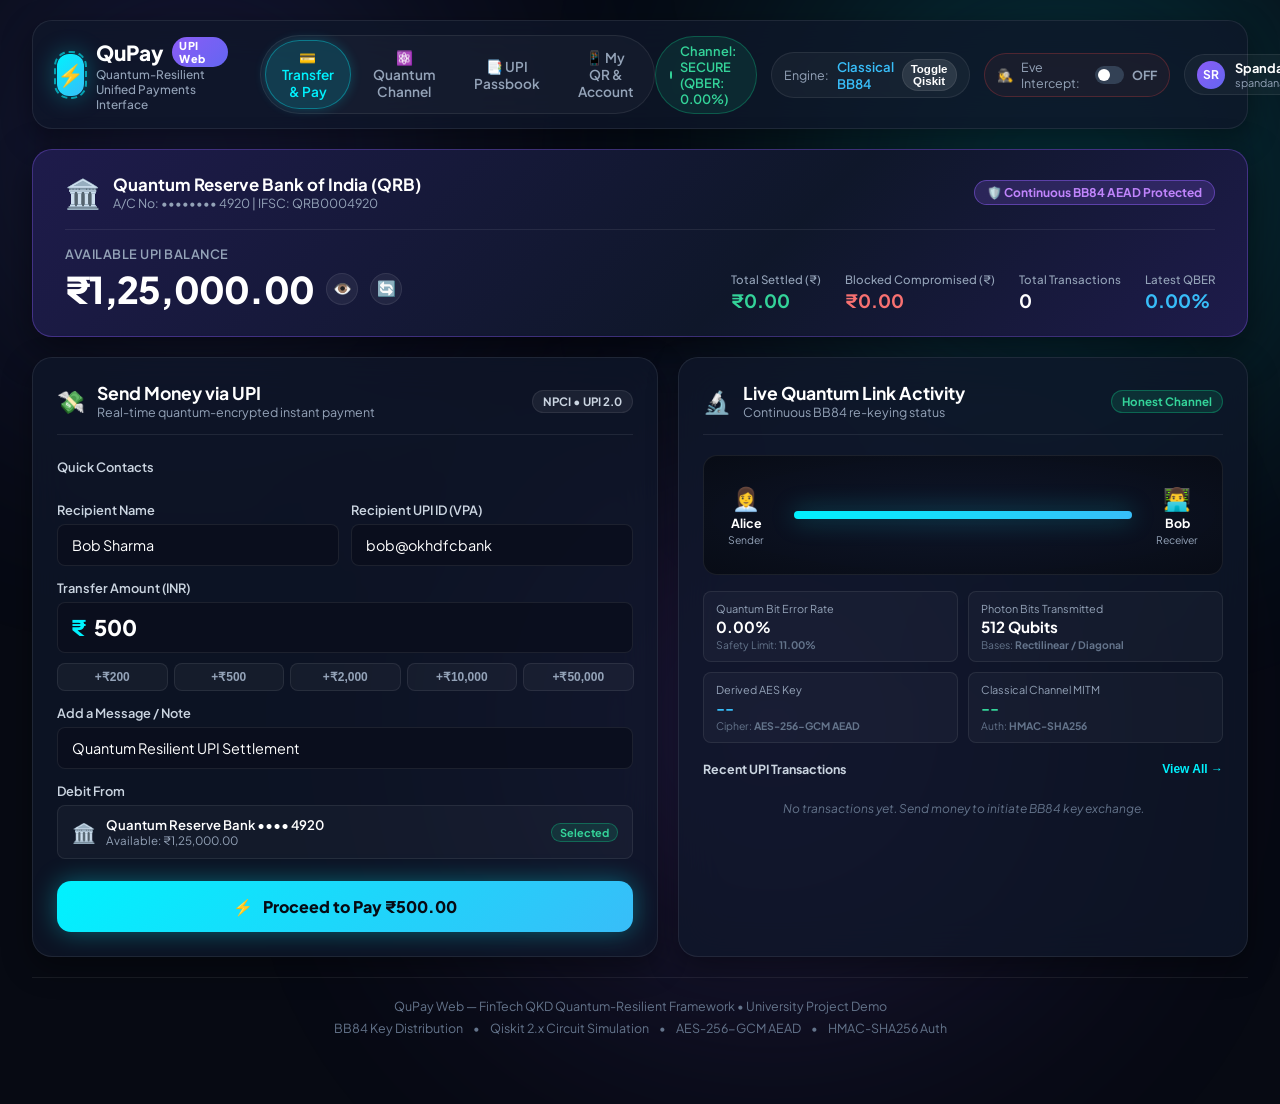
==== commit 118b5e03: "feat: complete QuPay UPI web application with tabbed UPI hub, interactive PIN keypad, live optical l" ====
--- a/web/static/index.html
+++ b/web/static/index.html
@@ -3,7 +3,7 @@
 <head>
   <meta charset="UTF-8" />
   <meta name="viewport" content="width=device-width, initial-scale=1.0" />
-  <title>FinTech QKD — Quantum-Resilient Financial Settlement Portal</title>
+  <title>QuPay Web — Quantum-Resilient UPI Payment & Settlement Portal</title>
   <link rel="preconnect" href="https://fonts.googleapis.com" />
   <link rel="preconnect" href="https://fonts.gstatic.com" crossorigin />
   <link href="https://fonts.googleapis.com/css2?family=Plus+Jakarta+Sans:wght@400;500;600;700;800&family=JetBrains+Mono:wght@400;500;600;700&display=swap" rel="stylesheet" />
@@ -11,456 +11,713 @@
 </head>
 <body>
 
-  <!-- Ambient Quantum Gradients Background -->
+  <!-- Ambient Glow Effects -->
   <div class="ambient-glow glow-top-left"></div>
   <div class="ambient-glow glow-top-right"></div>
   <div class="ambient-glow glow-bottom-center"></div>
 
-  <!-- Notification Toast Container -->
+  <!-- Live Toast Container -->
   <div class="toast-container" id="toast-container"></div>
 
-  <!-- Main Application Container -->
-  <div class="app-layout">
+  <!-- Main Web App Container -->
+  <div class="web-app-container">
     
     <!-- Top Executive Navigation Bar -->
-    <header class="app-header">
-      <div class="header-left">
-        <div class="brand-container">
-          <div class="brand-logo-icon">
-            <span class="atom-core">⚛️</span>
-            <span class="orbit-ring"></span>
+    <header class="app-navbar">
+      <div class="nav-left">
+        <div class="app-brand">
+          <div class="brand-logo">
+            <span class="brand-icon">⚡</span>
+            <span class="quantum-ring"></span>
           </div>
           <div>
-            <div class="brand-title">FinTech <span class="brand-highlight">QKD</span></div>
-            <div class="brand-subtitle">Quantum-Resilient Cryptographic Framework</div>
-          </div>
-        </div>
-
-        <div class="security-status-badge secure" id="header-security-badge">
-          <span class="status-pulse-dot"></span>
-          <span id="header-security-text">Quantum Channel: SECURE (QBER: 0.00%)</span>
-        </div>
-      </div>
-
-      <!-- Attacker Simulation & Engine Suite -->
-      <div class="header-right">
-        <!-- Engine Selector -->
-        <div class="control-pill engine-pill">
-          <span class="pill-label">Engine:</span>
-          <span class="pill-value font-mono" id="current-engine-label">Classical BB84</span>
-          <button class="btn-pill-action" id="btn-engine-toggle" title="Switch between Classical Logic & Qiskit Circuit Simulation">Switch to Qiskit</button>
-        </div>
-
-        <!-- Eve Attacker Simulation Toggle -->
-        <div class="control-pill attacker-pill" id="attacker-pill">
-          <span class="pill-icon">🕵️‍♀️</span>
-          <span class="pill-label">Eve Intercept:</span>
+            <div class="brand-name">QuPay <span class="badge-upi">UPI Web</span></div>
+            <div class="brand-tagline">Quantum-Resilient Unified Payments Interface</div>
+          </div>
+        </div>
+
+        <!-- Main Navigation Tabs -->
+        <nav class="nav-tabs">
+          <button class="nav-tab active" data-tab="transfer-hub">
+            <span>💳 Transfer & Pay</span>
+          </button>
+          <button class="nav-tab" data-tab="quantum-channel">
+            <span>⚛️ Quantum Channel</span>
+          </button>
+          <button class="nav-tab" data-tab="passbook">
+            <span>📑 UPI Passbook</span>
+          </button>
+          <button class="nav-tab" data-tab="my-qr">
+            <span>📱 My QR & Account</span>
+          </button>
+        </nav>
+      </div>
+
+      <div class="nav-right">
+        <!-- Live Quantum Security Status -->
+        <div class="security-indicator secure" id="header-security-badge">
+          <span class="status-dot"></span>
+          <span id="header-security-text">Channel: SECURE (QBER: 0.00%)</span>
+        </div>
+
+        <!-- Engine Mode Switcher -->
+        <div class="control-badge" id="engine-badge-pill">
+          <span class="ctrl-label">Engine:</span>
+          <span class="ctrl-val font-mono" id="current-engine-label">Classical BB84</span>
+          <button class="btn-ctrl-action" id="btn-engine-toggle">Toggle Qiskit</button>
+        </div>
+
+        <!-- Eavesdropper Attacker Simulation Switch -->
+        <div class="control-badge attacker-badge" id="attacker-badge">
+          <span class="ctrl-icon">🕵️‍♀️</span>
+          <span class="ctrl-label">Eve Intercept:</span>
           <label class="switch">
             <input type="checkbox" id="attacker-eve-switch" />
             <span class="slider-round"></span>
           </label>
-          <span class="eve-status-text" id="eve-status-label">OFF (Honest)</span>
-        </div>
-
-        <!-- Reset Button -->
-        <button class="btn-header-secondary" id="btn-reset-demo" title="Reset balances and transactions">
-          <span>🔄 Reset Demo</span>
-        </button>
+          <span class="eve-state-text" id="eve-state-text">OFF</span>
+        </div>
+
+        <!-- User Profile Pill -->
+        <div class="user-profile-pill">
+          <div class="user-avatar">SR</div>
+          <div class="user-details">
+            <span class="user-name">Spandana Rao</span>
+            <span class="user-upi font-mono">spandana@okquantum</span>
+          </div>
+        </div>
       </div>
     </header>
 
-    <!-- Top KPI Metrics Bar -->
-    <section class="kpi-metrics-grid">
-      <div class="kpi-card balance-kpi">
-        <div class="kpi-card-glow"></div>
-        <div class="kpi-header">
-          <span class="kpi-title">Available Settlement Balance</span>
-          <span class="kpi-badge">QRB Reserve</span>
-        </div>
-        <div class="kpi-val-row">
-          <span class="kpi-value font-mono" id="kpi-balance-display">₹1,25,000.00</span>
-          <button class="kpi-eye-btn" id="kpi-eye-toggle">👁️</button>
-        </div>
-        <div class="kpi-footer">
-          <span class="kpi-subtext">Sender: <strong>Spandana Rao</strong> (<code>spandana@okquantum</code>)</span>
-        </div>
-      </div>
-
-      <div class="kpi-card">
-        <div class="kpi-header">
-          <span class="kpi-title">Total Settled Volume</span>
-          <span class="kpi-icon-badge text-green">✔ Verified</span>
-        </div>
-        <div class="kpi-value font-mono text-green" id="kpi-settled-amount">₹0.00</div>
-        <div class="kpi-footer">
-          <span class="kpi-subtext"><strong id="kpi-settled-count">0</strong> transactions AES-256 encrypted</span>
-        </div>
-      </div>
-
-      <div class="kpi-card">
-        <div class="kpi-header">
-          <span class="kpi-title">Blocked Compromised Funds</span>
-          <span class="kpi-icon-badge text-red">🚨 Intercepted</span>
-        </div>
-        <div class="kpi-value font-mono text-red" id="kpi-blocked-amount">₹0.00</div>
-        <div class="kpi-footer">
-          <span class="kpi-subtext"><strong id="kpi-blocked-count">0</strong> transactions auto-aborted</span>
-        </div>
-      </div>
-
-      <div class="kpi-card">
-        <div class="kpi-header">
-          <span class="kpi-title">Quantum Security Margin</span>
-          <span class="kpi-icon-badge text-cyan">⚛️ BB84</span>
-        </div>
-        <div class="kpi-value font-mono text-cyan" id="kpi-qber-display">0.00% QBER</div>
-        <div class="kpi-footer">
-          <span class="kpi-subtext">Threshold: <strong>11.00%</strong> (Shor/Eve Limit)</span>
+    <!-- Top UPI Account & Summary Card -->
+    <section class="upi-hero-bar">
+      <div class="upi-bank-card">
+        <div class="bank-card-content">
+          <div class="bank-card-top">
+            <div class="bank-identity">
+              <span class="bank-emblem">🏛️</span>
+              <div>
+                <div class="bank-name">Quantum Reserve Bank of India (QRB)</div>
+                <div class="bank-acc font-mono">A/C No: •••••••• 4920 | IFSC: QRB0004920</div>
+              </div>
+            </div>
+            <span class="qkd-protect-tag">🛡️ Continuous BB84 AEAD Protected</span>
+          </div>
+
+          <div class="bank-card-mid">
+            <div class="balance-block">
+              <span class="balance-title">Available UPI Balance</span>
+              <div class="balance-amount-row">
+                <span class="balance-amount font-mono" id="main-balance-display">₹1,25,000.00</span>
+                <button class="eye-btn" id="balance-eye-toggle" title="Toggle balance visibility">👁️</button>
+                <button class="btn-refresh-balance" id="btn-refresh-balance" title="Sync balance">🔄</button>
+              </div>
+            </div>
+
+            <div class="quick-stats-row">
+              <div class="stat-box">
+                <span class="stat-label">Total Settled (₹)</span>
+                <span class="stat-value font-mono text-emerald" id="stat-settled-sum">₹0.00</span>
+              </div>
+              <div class="stat-box">
+                <span class="stat-label">Blocked Compromised (₹)</span>
+                <span class="stat-value font-mono text-rose" id="stat-blocked-sum">₹0.00</span>
+              </div>
+              <div class="stat-box">
+                <span class="stat-label">Total Transactions</span>
+                <span class="stat-value font-mono" id="stat-total-txns">0</span>
+              </div>
+              <div class="stat-box">
+                <span class="stat-label">Latest QBER</span>
+                <span class="stat-value font-mono text-cyan" id="stat-latest-qber">0.00%</span>
+              </div>
+            </div>
+          </div>
         </div>
       </div>
     </section>
 
-    <!-- Main Operational Workspace (3 Columns) -->
-    <main class="dashboard-grid">
-      
-      <!-- COLUMN 1: Financial Transfer & UPI Terminal -->
-      <section class="panel-card payment-terminal-panel">
-        <div class="panel-header">
-          <div class="panel-title-wrap">
-            <span class="panel-icon">💳</span>
+    <!-- MAIN TAB 1: Transfer & Pay (UPI Hub) -->
+    <section class="tab-pane active" id="pane-transfer-hub">
+      <div class="transfer-hub-grid">
+        
+        <!-- Left: UPI Transfer Terminal -->
+        <div class="card-surface transfer-form-card">
+          <div class="card-header">
+            <div class="header-title-group">
+              <span class="header-icon">💸</span>
+              <div>
+                <h2 class="card-title">Send Money via UPI</h2>
+                <p class="card-subtitle">Real-time quantum-encrypted instant payment</p>
+              </div>
+            </div>
+            <span class="badge-pill">NPCI • UPI 2.0</span>
+          </div>
+
+          <!-- Quick Contacts Row -->
+          <div class="form-section">
+            <label class="section-label">Quick Contacts</label>
+            <div class="contacts-grid" id="contacts-grid">
+              <!-- Dynamically populated contacts -->
+            </div>
+          </div>
+
+          <!-- Transfer Inputs -->
+          <div class="transfer-inputs-wrapper">
+            <div class="input-grid-2">
+              <div class="form-field">
+                <label class="field-label" for="inp-payee-name">Recipient Name</label>
+                <input type="text" id="inp-payee-name" class="input-text" placeholder="e.g. Bob Sharma" value="Bob Sharma" />
+              </div>
+
+              <div class="form-field">
+                <label class="field-label" for="inp-payee-upi">Recipient UPI ID (VPA)</label>
+                <input type="text" id="inp-payee-upi" class="input-text font-mono" placeholder="e.g. bob@okhdfcbank" value="bob@okhdfcbank" />
+              </div>
+            </div>
+
+            <!-- Amount & Chips -->
+            <div class="form-field">
+              <label class="field-label">Transfer Amount (INR)</label>
+              <div class="amount-field-container">
+                <span class="currency-symbol">₹</span>
+                <input type="number" id="inp-amount" class="input-text amount-input font-mono" min="1" max="100000" step="50" value="500" />
+              </div>
+              <div class="amount-preset-chips">
+                <button type="button" class="preset-chip" data-amt="200">+₹200</button>
+                <button type="button" class="preset-chip" data-amt="500">+₹500</button>
+                <button type="button" class="preset-chip" data-amt="2000">+₹2,000</button>
+                <button type="button" class="preset-chip" data-amt="10000">+₹10,000</button>
+                <button type="button" class="preset-chip" data-amt="50000">+₹50,000</button>
+              </div>
+            </div>
+
+            <!-- Note / Message -->
+            <div class="form-field">
+              <label class="field-label" for="inp-note">Add a Message / Note</label>
+              <input type="text" id="inp-note" class="input-text" placeholder="e.g. Chai & Snacks, Cloud Server Invoice" value="Quantum Resilient UPI Settlement" />
+            </div>
+
+            <!-- Debit From Account -->
+            <div class="form-field">
+              <label class="field-label">Debit From</label>
+              <div class="debit-account-selector">
+                <div class="bank-icon-sm">🏛️</div>
+                <div class="debit-details">
+                  <span class="debit-bank">Quantum Reserve Bank •••• 4920</span>
+                  <span class="debit-balance font-mono">Available: ₹1,25,000.00</span>
+                </div>
+                <span class="check-pill">Selected</span>
+              </div>
+            </div>
+
+            <!-- Action Button -->
+            <button type="button" id="btn-open-pin-modal" class="btn-primary-pay">
+              <span class="btn-icon">⚡</span>
+              <span>Proceed to Pay ₹<span id="btn-pay-amount-label">500.00</span></span>
+            </button>
+          </div>
+        </div>
+
+        <!-- Right: Real-time Mini Quantum Laser & Live Feed -->
+        <div class="card-surface live-status-side-card">
+          <div class="card-header">
+            <div class="header-title-group">
+              <span class="header-icon">🔬</span>
+              <div>
+                <h2 class="card-title">Live Quantum Link Activity</h2>
+                <p class="card-subtitle">Continuous BB84 re-keying status</p>
+              </div>
+            </div>
+            <span class="badge-pill secure" id="mini-channel-badge">Honest Channel</span>
+          </div>
+
+          <!-- Visual Laser Fiber Link Preview -->
+          <div class="mini-laser-box" id="mini-laser-box">
+            <div class="mini-node node-a">
+              <span class="node-icon">👩‍💼</span>
+              <span class="node-title">Alice</span>
+              <span class="node-tag">Sender</span>
+            </div>
+
+            <div class="mini-fiber-line">
+              <div class="mini-laser-beam" id="mini-laser-beam"></div>
+              <div class="mini-particles" id="mini-particles"></div>
+              <div class="mini-eve-spy" id="mini-eve-spy">
+                <span>🕵️‍♀️ Eve Tapping</span>
+              </div>
+            </div>
+
+            <div class="mini-node node-b">
+              <span class="node-icon">👨‍💻</span>
+              <span class="node-title" id="mini-node-bob-name">Bob</span>
+              <span class="node-tag">Receiver</span>
+            </div>
+          </div>
+
+          <!-- Protocol Metrics Breakdown -->
+          <div class="mini-metrics-grid">
+            <div class="mini-metric-item">
+              <span class="m-label">Quantum Bit Error Rate</span>
+              <span class="m-value font-mono" id="m-qber-val">0.00%</span>
+              <span class="m-sub">Safety Limit: <strong>11.00%</strong></span>
+            </div>
+            <div class="mini-metric-item">
+              <span class="m-label">Photon Bits Transmitted</span>
+              <span class="m-value font-mono">512 Qubits</span>
+              <span class="m-sub">Bases: <strong>Rectilinear / Diagonal</strong></span>
+            </div>
+            <div class="mini-metric-item">
+              <span class="m-label">Derived AES Key</span>
+              <span class="m-value font-mono text-cyan" id="m-aes-key-preview">--</span>
+              <span class="m-sub">Cipher: <strong>AES-256-GCM AEAD</strong></span>
+            </div>
+            <div class="mini-metric-item">
+              <span class="m-label">Classical Channel MITM</span>
+              <span class="m-value font-mono text-emerald" id="m-hmac-preview">--</span>
+              <span class="m-sub">Auth: <strong>HMAC-SHA256</strong></span>
+            </div>
+          </div>
+
+          <!-- Mini Recent Activity List -->
+          <div class="mini-recent-list-section">
+            <div class="mini-list-header">
+              <span class="m-list-title">Recent UPI Transactions</span>
+              <button class="btn-link" id="link-view-all-passbook">View All &rarr;</button>
+            </div>
+            <div class="mini-recent-items" id="mini-recent-items">
+              <div class="empty-state-mini">No transactions yet. Send money to initiate BB84 key exchange.</div>
+            </div>
+          </div>
+        </div>
+      </div>
+    </section>
+
+    <!-- MAIN TAB 2: Quantum Channel Visualizer -->
+    <section class="tab-pane" id="pane-quantum-channel">
+      <div class="quantum-channel-full-grid">
+        
+        <!-- Big Optical Quantum Arena -->
+        <div class="card-surface arena-card">
+          <div class="card-header">
+            <div class="header-title-group">
+              <span class="header-icon">⚛️</span>
+              <div>
+                <h2 class="card-title">Real-Time BB84 Quantum Channel & Photon Beam</h2>
+                <p class="card-subtitle">Laser link, photon polarization, Eve intercept probe & 3D golden coins</p>
+              </div>
+            </div>
+            <div class="channel-status-pill" id="full-arena-status-pill">
+              <span class="status-dot"></span>
+              <span id="full-arena-status-text">Laser Channel Online</span>
+            </div>
+          </div>
+
+          <!-- Optical Arena Canvas -->
+          <div class="big-quantum-arena" id="big-quantum-arena">
+            <!-- Alice Transmitter -->
+            <div class="arena-station station-alice">
+              <div class="station-badge">Alice (Transmitter)</div>
+              <div class="station-avatar">👩‍💼</div>
+              <div class="station-details">
+                <span class="station-role">Single-Photon Laser Source</span>
+                <span class="station-state font-mono">Bases: {+, &times;} | Bits: {0, 1}</span>
+              </div>
+            </div>
+
+            <!-- Eve Intercept Station (Top) -->
+            <div class="arena-station-eve" id="arena-station-eve">
+              <div class="eve-drone-box">
+                <span class="eve-drone-icon">🕵️‍♀️</span>
+                <div>
+                  <div class="eve-drone-title">Eve (Quantum Interceptor)</div>
+                  <div class="eve-drone-status" id="eve-drone-status">INACTIVE (Honest Channel)</div>
+                </div>
+              </div>
+              <div class="eve-tap-laser" id="eve-tap-laser"></div>
+            </div>
+
+            <!-- Fiber Channel -->
+            <div class="arena-fiber-channel" id="arena-fiber-channel">
+              <div class="fiber-beam-core" id="fiber-beam-core"></div>
+              <div class="arena-particles-layer" id="arena-particles-layer"></div>
+            </div>
+
+            <!-- Bob Receiver -->
+            <div class="arena-station station-bob">
+              <div class="station-badge">Bob (Receiver)</div>
+              <div class="station-avatar">👨‍💻</div>
+              <div class="station-details">
+                <span class="station-role">Single-Photon Avalanche Diode</span>
+                <span class="station-state font-mono">Random Measurement Bases</span>
+              </div>
+            </div>
+          </div>
+
+          <!-- 5-Step Pipeline -->
+          <div class="pipeline-flow-container">
+            <div class="flow-step" id="f-step-1">
+              <div class="step-circle">1</div>
+              <div class="step-text">
+                <span class="step-head">Photon Prep</span>
+                <span class="step-sub font-mono">512 Polarized Qubits</span>
+              </div>
+            </div>
+            <div class="flow-arrow">&rarr;</div>
+            <div class="flow-step" id="f-step-2">
+              <div class="step-circle">2</div>
+              <div class="step-text">
+                <span class="step-head">Basis Sifting</span>
+                <span class="step-sub font-mono">Match Alice & Bob Bases</span>
+              </div>
+            </div>
+            <div class="flow-arrow">&rarr;</div>
+            <div class="flow-step" id="f-step-3">
+              <div class="step-circle">3</div>
+              <div class="step-text">
+                <span class="step-head">QBER Check</span>
+                <span class="step-sub font-mono">Threshold &theta; &lt; 11%</span>
+              </div>
+            </div>
+            <div class="flow-arrow">&rarr;</div>
+            <div class="flow-step" id="f-step-4">
+              <div class="step-circle">4</div>
+              <div class="step-text">
+                <span class="step-head">AES-256-GCM</span>
+                <span class="step-sub font-mono">AEAD Encryption + GMAC</span>
+              </div>
+            </div>
+            <div class="flow-arrow">&rarr;</div>
+            <div class="flow-step" id="f-step-5">
+              <div class="step-circle">5</div>
+              <div class="step-text">
+                <span class="step-head">UPI Settlement</span>
+                <span class="step-sub font-mono">HMAC-Auth Channel</span>
+              </div>
+            </div>
+          </div>
+
+          <!-- Breach Alert Banner -->
+          <div class="channel-breach-banner hidden" id="channel-breach-banner">
+            <span class="breach-icon">🚨</span>
             <div>
-              <h2 class="panel-title">Payment & Transfer Terminal</h2>
-              <p class="panel-subtitle">Create custom synthetic financial transaction</p>
-            </div>
-          </div>
-          <span class="badge-mini">UPI 2.0</span>
-        </div>
-
-        <form id="payment-form" class="payment-form" onsubmit="return false;">
-          <!-- Quick Contact Picker -->
-          <div class="form-group">
-            <label class="form-label">Select Recipient Contact</label>
-            <div class="contacts-scroll-row" id="contacts-picker-row">
-              <!-- Dynamically populated contacts -->
-            </div>
-          </div>
-
-          <!-- Payee Details Input -->
-          <div class="form-row-2">
-            <div class="form-group">
-              <label class="form-label" for="input-payee-name">Payee Name</label>
-              <input type="text" id="input-payee-name" class="form-input" placeholder="e.g. Bob Sharma" required value="Bob Sharma" />
-            </div>
-            <div class="form-group">
-              <label class="form-label" for="input-payee-upi">Payee UPI VPA</label>
-              <input type="text" id="input-payee-upi" class="form-input font-mono" placeholder="e.g. bob@okhdfcbank" required value="bob@okhdfcbank" />
-            </div>
-          </div>
-
-          <!-- Amount Input -->
-          <div class="form-group">
-            <label class="form-label" for="input-amount">Transfer Amount (INR ₹)</label>
-            <div class="amount-input-wrapper">
-              <span class="currency-symbol">₹</span>
-              <input type="number" id="input-amount" class="form-input amount-field font-mono" min="1" max="100000" step="50" value="500" required />
-            </div>
-            <!-- Quick Amount Chips -->
-            <div class="quick-amounts">
-              <button type="button" class="amount-chip" data-val="250">+₹250</button>
-              <button type="button" class="amount-chip" data-val="500">+₹500</button>
-              <button type="button" class="amount-chip" data-val="2000">+₹2,000</button>
-              <button type="button" class="amount-chip" data-val="10000">+₹10,000</button>
-            </div>
-          </div>
-
-          <!-- Purpose / Note -->
-          <div class="form-group">
-            <label class="form-label" for="input-note">Transaction Purpose / Note</label>
-            <input type="text" id="input-note" class="form-input" placeholder="e.g. Server infrastructure invoice" value="Quantum Security Demo Transfer" />
-          </div>
-
-          <!-- UPI 4-Digit Security PIN -->
-          <div class="form-group">
-            <div class="pin-header-row">
-              <label class="form-label">Authorize with UPI PIN</label>
-              <span class="pin-hint">Default: <code>1234</code></span>
-            </div>
-            <div class="pin-boxes-row">
-              <input type="password" maxlength="1" class="pin-box" id="pin-1" value="1" />
-              <input type="password" maxlength="1" class="pin-box" id="pin-2" value="2" />
-              <input type="password" maxlength="1" class="pin-box" id="pin-3" value="3" />
-              <input type="password" maxlength="1" class="pin-box" id="pin-4" value="4" />
-            </div>
-          </div>
-
-          <!-- Action Buttons -->
-          <button type="button" id="btn-submit-payment" class="btn-primary-action">
-            <span class="btn-icon">⚡</span>
-            <span class="btn-text">Execute Quantum Transfer</span>
+              <div class="breach-head">QUANTUM SECURITY BREACH DETECTED & PREVENTED</div>
+              <div class="breach-desc" id="channel-breach-desc">
+                Eavesdropper intercepted photons on the optical channel. Induced QBER spiked above the 11.00% safety threshold. Key derivation aborted and UPI payment blocked to protect funds.
+              </div>
+            </div>
+          </div>
+        </div>
+
+        <!-- Cryptographic Telemetry Card -->
+        <div class="card-surface crypto-telemetry-card">
+          <div class="card-header">
+            <div class="header-title-group">
+              <span class="header-icon">🔐</span>
+              <div>
+                <h2 class="card-title">Cryptographic Inspector</h2>
+                <p class="card-subtitle">Per-transaction quantum keys & GMAC proof</p>
+              </div>
+            </div>
+            <span class="badge-pill" id="badge-crypto-status">STANDBY</span>
+          </div>
+
+          <!-- QBER Meter -->
+          <div class="qber-meter-box">
+            <div class="qber-meter-header">
+              <span class="qber-meter-label">Quantum Bit Error Rate (QBER)</span>
+              <span class="qber-meter-val font-mono" id="full-qber-meter-val">0.00%</span>
+            </div>
+            <div class="qber-track">
+              <div class="qber-fill" id="full-qber-fill" style="width: 0%;"></div>
+              <div class="qber-threshold-marker">
+                <span class="marker-tag">11% Limit</span>
+              </div>
+            </div>
+            <div class="qber-scale">
+              <span>0% (Secure)</span>
+              <span class="text-amber">11% Threshold</span>
+              <span class="text-rose">&ge; 25% (Eve Intercept)</span>
+            </div>
+          </div>
+
+          <!-- Key Details -->
+          <div class="crypto-key-specs">
+            <div class="key-field">
+              <span class="k-label">Derived 256-Bit AES Key (Hex):</span>
+              <div class="k-code font-mono" id="full-proof-aes-key">--</div>
+            </div>
+            <div class="key-field">
+              <span class="k-label">AES-256-GCM 128-Bit GMAC Tag:</span>
+              <div class="k-code font-mono" id="full-proof-gmac-tag">--</div>
+            </div>
+            <div class="key-field">
+              <span class="k-label">HMAC-SHA256 Classical Channel Tag:</span>
+              <div class="k-code font-mono" id="full-proof-hmac-tag">--</div>
+            </div>
+            <div class="key-field">
+              <span class="k-label">Encrypted Payload Ciphertext:</span>
+              <div class="k-code font-mono ciphertext-scroll" id="full-proof-ciphertext">--</div>
+            </div>
+          </div>
+
+          <!-- Tamper Test Button -->
+          <button type="button" id="btn-full-tamper-test" class="btn-tamper" disabled>
+            <span>🛡️ Simulate 1-Bit Ciphertext Tampering & Verify GMAC Tag Rejection</span>
           </button>
-        </form>
-      </section>
-
-      <!-- COLUMN 2: Live Quantum Optical Channel & Coin Transfer Simulation -->
-      <section class="panel-card optical-channel-panel">
-        <div class="panel-header">
-          <div class="panel-title-wrap">
-            <span class="panel-icon">🔬</span>
+        </div>
+      </div>
+    </section>
+
+    <!-- MAIN TAB 3: UPI Passbook & Statement -->
+    <section class="tab-pane" id="pane-passbook">
+      <div class="card-surface passbook-card">
+        <div class="card-header">
+          <div class="header-title-group">
+            <span class="header-icon">📑</span>
             <div>
-              <h2 class="panel-title">Optical Quantum Channel Visualizer</h2>
-              <p class="panel-subtitle">Alice (Sender) $\leftrightarrow$ Bob (Receiver) BB84 Link</p>
-            </div>
-          </div>
-          <div class="channel-mode-pill" id="visualizer-channel-mode">
-            <span class="mode-dot"></span>
-            <span id="visualizer-mode-text">Channel Ready</span>
-          </div>
-        </div>
-
-        <!-- Interactive Quantum Arena Canvas -->
-        <div class="quantum-arena" id="quantum-arena">
-          
-          <!-- Alice Node (Sender) -->
-          <div class="arena-party-node node-alice">
-            <div class="party-avatar">👩‍💼</div>
-            <div class="party-name">Alice (Sender)</div>
-            <div class="party-role">Photon Prep (X/Z)</div>
-            <div class="party-status-indicator active">Laser Online</div>
-          </div>
-
-          <!-- Eve Node (Eavesdropper Intercept Probe) -->
-          <div class="arena-eve-probe" id="arena-eve-probe">
-            <div class="eve-probe-core">
-              <span class="eve-probe-icon">🕵️‍♀️</span>
-              <span class="eve-probe-label">Eve Interceptor</span>
-            </div>
-            <div class="eve-tap-beam" id="eve-tap-beam"></div>
-            <div class="eve-sniff-badge" id="eve-sniff-badge">Tapping Channel (100%)</div>
-          </div>
-
-          <!-- Optical Fiber Link & Laser Beam -->
-          <div class="optical-fiber-track" id="optical-fiber-track">
-            <div class="fiber-glow-core" id="fiber-glow-core"></div>
-            <!-- Flying Coins and Photons will be dynamically injected here -->
-            <div class="particles-layer" id="particles-layer"></div>
-          </div>
-
-          <!-- Bob Node (Receiver) -->
-          <div class="arena-party-node node-bob">
-            <div class="party-avatar">👨‍💻</div>
-            <div class="party-name" id="arena-bob-name">Bob (Receiver)</div>
-            <div class="party-role">Basis Measurement</div>
-            <div class="party-status-indicator active">Detector Ready</div>
-          </div>
-        </div>
-
-        <!-- Live Step Progression Pipeline -->
-        <div class="pipeline-container">
-          <div class="pipeline-title">BB84 $\rightarrow$ AES-256-GCM Protocol Pipeline</div>
-          <div class="pipeline-steps-grid">
-            <div class="step-card" id="step-1">
-              <div class="step-num">1</div>
-              <div class="step-info">
-                <div class="step-name">Photon Prep</div>
-                <div class="step-desc font-mono">512 Qubits</div>
-              </div>
-            </div>
-            <div class="step-card" id="step-2">
-              <div class="step-num">2</div>
-              <div class="step-info">
-                <div class="step-name">Basis Sifting</div>
-                <div class="step-desc font-mono" id="step-sift-desc">~256 Bits</div>
-              </div>
-            </div>
-            <div class="step-card" id="step-3">
-              <div class="step-num">3</div>
-              <div class="step-info">
-                <div class="step-name">QBER Error Check</div>
-                <div class="step-desc font-mono" id="step-qber-desc">&theta; &lt; 11%</div>
-              </div>
-            </div>
-            <div class="step-card" id="step-4">
-              <div class="step-num">4</div>
-              <div class="step-info">
-                <div class="step-name">AES-256-GCM</div>
-                <div class="step-desc font-mono" id="step-aes-desc">AEAD GMAC</div>
-              </div>
-            </div>
-            <div class="step-card" id="step-5">
-              <div class="step-num">5</div>
-              <div class="step-info">
-                <div class="step-name">Settlement</div>
-                <div class="step-desc font-mono" id="step-settle-desc">HMAC Auth</div>
-              </div>
-            </div>
-          </div>
-        </div>
-
-        <!-- Mid-Stream Breach Alert Box (Reveals when Eve triggers breach) -->
-        <div class="breach-alert-box hidden" id="breach-alert-box">
-          <div class="breach-alert-icon">🚨</div>
-          <div class="breach-alert-content">
-            <div class="breach-alert-title">CRITICAL SECURITY BREACH DETECTED</div>
-            <div class="breach-alert-msg" id="breach-alert-msg">
-              Quantum Bit Error Rate exceeded safe physical threshold (11.00%). Eavesdropper active on optical channel. Key generation aborted and payment blocked.
-            </div>
-          </div>
-        </div>
-      </section>
-
-      <!-- COLUMN 3: Cryptographic Telemetry & Key Inspector -->
-      <section class="panel-card telemetry-panel">
-        <div class="panel-header">
-          <div class="panel-title-wrap">
-            <span class="panel-icon">🔐</span>
-            <div>
-              <h2 class="panel-title">Cryptographic Inspector</h2>
-              <p class="panel-subtitle">Per-transaction quantum keys & GMAC proof</p>
-            </div>
-          </div>
-          <span class="badge-mini" id="badge-key-status">No Txn Yet</span>
-        </div>
-
-        <!-- QBER Gauge Meter -->
-        <div class="gauge-card">
-          <div class="gauge-header">
-            <span class="gauge-label">Quantum Bit Error Rate (QBER)</span>
-            <span class="gauge-value font-mono" id="telemetry-qber-val">0.00%</span>
-          </div>
-          <div class="gauge-bar-wrapper">
-            <div class="gauge-bar-fill" id="gauge-bar-fill" style="width: 0%;"></div>
-            <div class="gauge-threshold-line" title="Safety Threshold: 11.00%">
-              <span class="threshold-tag">&theta;=11%</span>
-            </div>
-          </div>
-          <div class="gauge-legend">
-            <span>0% (Secure)</span>
-            <span class="text-warning">11% Threshold</span>
-            <span class="text-danger">&ge; 25% (Eve Intercept)</span>
-          </div>
-        </div>
-
-        <!-- Telemetry Data Grid -->
-        <div class="telemetry-specs-grid">
-          <div class="spec-item">
-            <span class="spec-label">Raw Qubits</span>
-            <span class="spec-val font-mono" id="spec-raw-bits">512</span>
-          </div>
-          <div class="spec-item">
-            <span class="spec-label">Sifted Key Bits</span>
-            <span class="spec-val font-mono" id="spec-sifted-bits">--</span>
-          </div>
-          <div class="spec-item">
-            <span class="spec-label">Sample Errors</span>
-            <span class="spec-val font-mono" id="spec-errors">--</span>
-          </div>
-          <div class="spec-item">
-            <span class="spec-label">Key Status</span>
-            <span class="spec-val font-mono" id="spec-key-status">STANDBY</span>
-          </div>
-        </div>
-
-        <!-- Cryptographic Proof Details -->
-        <div class="crypto-proof-box">
-          <div class="proof-row">
-            <span class="proof-label">Derived 256-Bit AES Key (Hex):</span>
-            <div class="proof-code font-mono" id="proof-aes-key">--</div>
-          </div>
-
-          <div class="proof-row">
-            <span class="proof-label">AES-256-GCM 128-Bit GMAC Tag:</span>
-            <div class="proof-code font-mono" id="proof-gmac-tag">--</div>
-          </div>
-
-          <div class="proof-row">
-            <span class="proof-label">HMAC-SHA256 Channel Signature:</span>
-            <div class="proof-code font-mono" id="proof-hmac-tag">--</div>
-          </div>
-
-          <div class="proof-row">
-            <span class="proof-label">AEAD Ciphertext Preview:</span>
-            <div class="proof-code font-mono ciphertext-preview" id="proof-ciphertext">--</div>
-          </div>
-        </div>
-
-        <!-- Interactive Tamper Test Button -->
-        <button type="button" id="btn-tamper-test" class="btn-secondary-action" disabled>
-          <span>🛡️ Tamper Payload & Test GMAC Rejection</span>
-        </button>
-      </section>
-    </main>
-
-    <!-- BOTTOM FULL-WIDTH: Financial Passbook & Quantum Ledger -->
-    <section class="panel-card passbook-panel">
-      <div class="passbook-header-row">
-        <div class="panel-title-wrap">
-          <span class="panel-icon">📑</span>
-          <div>
-            <h2 class="panel-title">Financial Passbook & Quantum Audit Ledger</h2>
-            <p class="panel-subtitle">Real-time ledger with full cryptographic proof for each settlement</p>
-          </div>
-        </div>
-
-        <!-- Filter Buttons -->
-        <div class="filter-pills-row">
-          <button class="filter-pill active" data-filter="ALL">All Records (<span id="count-filter-all">0</span>)</button>
-          <button class="filter-pill" data-filter="SETTLED">Settled (<span id="count-filter-settled">0</span>)</button>
-          <button class="filter-pill" data-filter="BLOCKED">Blocked (<span id="count-filter-blocked">0</span>)</button>
-          <button class="btn-refresh-history" id="btn-refresh-history" title="Refresh history">🔄 Refresh</button>
-        </div>
-      </div>
-
-      <!-- Table Container -->
-      <div class="table-responsive">
-        <table class="passbook-table">
-          <thead>
-            <tr>
-              <th>Txn ID</th>
-              <th>Timestamp</th>
-              <th>Recipient (Payee)</th>
-              <th>Sender</th>
-              <th>Amount</th>
-              <th>Status</th>
-              <th>QBER</th>
-              <th>Engine</th>
-              <th>GMAC Tag</th>
-              <th>Action</th>
-            </tr>
-          </thead>
-          <tbody id="passbook-tbody">
-            <tr class="empty-row">
-              <td colspan="10">No transactions recorded yet. Use the terminal above to execute a quantum payment.</td>
-            </tr>
-          </tbody>
-        </table>
+              <h2 class="card-title">UPI Passbook & Quantum Settlement Ledger</h2>
+              <p class="card-subtitle">Search, filter, and inspect immutable cryptographic transaction receipts</p>
+            </div>
+          </div>
+
+          <div class="passbook-actions-group">
+            <div class="filter-tabs">
+              <button class="filter-tab active" data-filter="ALL">All Records (<span id="passbook-count-all">0</span>)</button>
+              <button class="filter-tab" data-filter="SETTLED">Settled (<span id="passbook-count-settled">0</span>)</button>
+              <button class="filter-tab" data-filter="BLOCKED">Blocked (<span id="passbook-count-blocked">0</span>)</button>
+            </div>
+            <button class="btn-sync" id="btn-sync-passbook">🔄 Refresh</button>
+          </div>
+        </div>
+
+        <!-- Ledger Table -->
+        <div class="table-container">
+          <table class="upi-table">
+            <thead>
+              <tr>
+                <th>Txn ID / UTR</th>
+                <th>Date & Time</th>
+                <th>Recipient (Payee)</th>
+                <th>Sender (Payer)</th>
+                <th>Amount</th>
+                <th>Status</th>
+                <th>QBER</th>
+                <th>Engine</th>
+                <th>GMAC Tag</th>
+                <th>Action</th>
+              </tr>
+            </thead>
+            <tbody id="upi-passbook-tbody">
+              <tr class="empty-table-row">
+                <td colspan="10">No transactions found. Make a payment from the Transfer tab.</td>
+              </tr>
+            </tbody>
+          </table>
+        </div>
       </div>
     </section>
 
+    <!-- MAIN TAB 4: My QR & Account Details -->
+    <section class="tab-pane" id="pane-my-qr">
+      <div class="my-qr-grid">
+        <div class="card-surface qr-display-card">
+          <div class="card-header">
+            <div class="header-title-group">
+              <span class="header-icon">📱</span>
+              <div>
+                <h2 class="card-title">My Quantum UPI QR Code</h2>
+                <p class="card-subtitle">Scan to send money securely via BB84 encrypted channel</p>
+              </div>
+            </div>
+          </div>
+
+          <div class="qr-center-box">
+            <div class="qr-frame">
+              <!-- SVG Rendered UPI QR -->
+              <svg class="upi-qr-svg" viewBox="0 0 200 200" width="200" height="200">
+                <rect width="200" height="200" fill="#ffffff" rx="12"/>
+                <!-- Outer Corners -->
+                <rect x="20" y="20" width="45" height="45" fill="#0f172a" rx="6"/>
+                <rect x="26" y="26" width="33" height="33" fill="#ffffff" rx="4"/>
+                <rect x="33" y="33" width="19" height="19" fill="#00f2fe" rx="2"/>
+
+                <rect x="135" y="20" width="45" height="45" fill="#0f172a" rx="6"/>
+                <rect x="141" y="26" width="33" height="33" fill="#ffffff" rx="4"/>
+                <rect x="148" y="33" width="19" height="19" fill="#00f2fe" rx="2"/>
+
+                <rect x="20" y="135" width="45" height="45" fill="#0f172a" rx="6"/>
+                <rect x="26" y="141" width="33" height="33" fill="#ffffff" rx="4"/>
+                <rect x="33" y="148" width="19" height="19" fill="#00f2fe" rx="2"/>
+
+                <!-- Quantum Matrix Pattern Dots -->
+                <rect x="80" y="25" width="12" height="12" fill="#0f172a"/>
+                <rect x="105" y="25" width="12" height="12" fill="#6366f1"/>
+                <rect x="75" y="45" width="12" height="12" fill="#0f172a"/>
+                <rect x="95" y="45" width="12" height="12" fill="#0f172a"/>
+                <rect x="115" y="45" width="12" height="12" fill="#0f172a"/>
+                
+                <rect x="25" y="80" width="12" height="12" fill="#0f172a"/>
+                <rect x="45" y="80" width="12" height="12" fill="#6366f1"/>
+                <rect x="25" y="105" width="12" height="12" fill="#0f172a"/>
+                <rect x="45" y="105" width="12" height="12" fill="#0f172a"/>
+
+                <!-- Center Quantum Logo -->
+                <rect x="75" y="75" width="50" height="50" fill="#0f172a" rx="8"/>
+                <text x="100" y="107" font-size="24" text-anchor="middle" fill="#00f2fe">⚛️</text>
+
+                <rect x="140" y="80" width="12" height="12" fill="#0f172a"/>
+                <rect x="160" y="80" width="12" height="12" fill="#0f172a"/>
+                <rect x="140" y="105" width="12" height="12" fill="#6366f1"/>
+                <rect x="160" y="105" width="12" height="12" fill="#0f172a"/>
+
+                <rect x="80" y="140" width="12" height="12" fill="#0f172a"/>
+                <rect x="100" y="140" width="12" height="12" fill="#0f172a"/>
+                <rect x="120" y="140" width="12" height="12" fill="#0f172a"/>
+                <rect x="145" y="140" width="12" height="12" fill="#0f172a"/>
+                <rect x="165" y="140" width="12" height="12" fill="#6366f1"/>
+
+                <rect x="80" y="165" width="12" height="12" fill="#6366f1"/>
+                <rect x="105" y="165" width="12" height="12" fill="#0f172a"/>
+                <rect x="130" y="165" width="12" height="12" fill="#0f172a"/>
+                <rect x="155" y="165" width="12" height="12" fill="#0f172a"/>
+              </svg>
+            </div>
+
+            <div class="qr-info-block">
+              <span class="qr-user-name">Spandana Rao</span>
+              <span class="qr-vpa font-mono">spandana@okquantum</span>
+              <span class="qr-sub">Scan with any UPI App • Quantum Protected</span>
+            </div>
+          </div>
+        </div>
+
+        <div class="card-surface account-profile-card">
+          <div class="card-header">
+            <div class="header-title-group">
+              <span class="header-icon">🏛️</span>
+              <div>
+                <h2 class="card-title">Linked Bank Account & Cryptographic Profile</h2>
+                <p class="card-subtitle">Primary account for instant UPI settlements</p>
+              </div>
+            </div>
+          </div>
+
+          <div class="profile-details-list">
+            <div class="profile-item">
+              <span class="p-lbl">Primary Bank</span>
+              <span class="p-val">Quantum Reserve Bank of India</span>
+            </div>
+            <div class="profile-item">
+              <span class="p-lbl">Account Number</span>
+              <span class="p-val font-mono">•••••••••••• 4920</span>
+            </div>
+            <div class="profile-item">
+              <span class="p-lbl">IFSC Code</span>
+              <span class="p-val font-mono">QRB0004920</span>
+            </div>
+            <div class="profile-item">
+              <span class="p-lbl">UPI VPA</span>
+              <span class="p-val font-mono text-cyan">spandana@okquantum</span>
+            </div>
+            <div class="profile-item">
+              <span class="p-lbl">Quantum Security Layer</span>
+              <span class="p-val text-emerald">Continuous BB84 Dual-Engine (512 Qubits)</span>
+            </div>
+            <div class="profile-item">
+              <span class="p-lbl">Encryption Protocol</span>
+              <span class="p-val">AES-256-GCM with GMAC Authentication</span>
+            </div>
+            <div class="profile-item">
+              <span class="p-lbl">Public Channel Authenticator</span>
+              <span class="p-val">HMAC-SHA256 Anti-MITM Keying</span>
+            </div>
+          </div>
+        </div>
+      </div>
+    </section>
+
     <!-- Footer -->
-    <footer class="app-footer">
-      <div class="footer-content">
-        <span>FinTech QKD Framework — University Demonstration Project</span>
+    <footer class="web-app-footer">
+      <div>QuPay Web — FinTech QKD Quantum-Resilient Framework • University Project Demo</div>
+      <div class="footer-tags">
+        <span>BB84 Key Distribution</span>
         <span>•</span>
-        <span>Simulated BB84 Protocol + Qiskit 2.x • AES-256-GCM AEAD • HMAC-SHA256 Auth</span>
+        <span>Qiskit 2.x Circuit Simulation</span>
         <span>•</span>
-        <span>Synthetic Financial Data Only</span>
+        <span>AES-256-GCM AEAD</span>
+        <span>•</span>
+        <span>HMAC-SHA256 Auth</span>
       </div>
     </footer>
   </div>
 
-  <!-- Detail Modal / Drawer for Transaction Inspection -->
-  <div class="modal-overlay hidden" id="txn-modal-overlay">
-    <div class="modal-card">
-      <div class="modal-header">
-        <div class="modal-title-row">
-          <span class="modal-icon" id="modal-status-icon">✔</span>
-          <h3 class="modal-title" id="modal-title">Transaction Details</h3>
-        </div>
-        <button class="modal-close-btn" id="modal-close-btn">✕</button>
-      </div>
-
-      <div class="modal-body" id="modal-body-content">
-        <!-- Dynamically rendered detailed crypto view -->
+  <!-- INTERACTIVE UPI PIN MODAL -->
+  <div class="modal-backdrop hidden" id="modal-pin-backdrop">
+    <div class="pin-modal-card">
+      <div class="pin-modal-header">
+        <div class="pin-brand-row">
+          <span class="pin-app-icon">⚡</span>
+          <span class="pin-app-title">QuPay UPI Payment Authorization</span>
+        </div>
+        <button class="pin-modal-close" id="btn-close-pin-modal">✕</button>
+      </div>
+
+      <div class="pin-modal-body">
+        <div class="pin-payee-summary">
+          <div class="summary-avatar">👤</div>
+          <div>
+            <div class="summary-payee-name" id="pin-modal-payee-name">Bob Sharma</div>
+            <div class="summary-payee-upi font-mono" id="pin-modal-payee-upi">bob@okhdfcbank</div>
+          </div>
+          <div class="summary-amount font-mono" id="pin-modal-amount">₹500.00</div>
+        </div>
+
+        <div class="pin-entry-section">
+          <div class="pin-instructions">ENTER 4-DIGIT UPI PIN</div>
+          <div class="pin-dots-row">
+            <div class="pin-dot" id="p-dot-1"></div>
+            <div class="pin-dot" id="p-dot-2"></div>
+            <div class="pin-dot" id="p-dot-3"></div>
+            <div class="pin-dot" id="p-dot-4"></div>
+          </div>
+          <div class="pin-subtext">Quantum Key Distribution will generate per-transaction AES key</div>
+        </div>
+
+        <!-- Interactive Numeric Keypad -->
+        <div class="keypad-grid">
+          <button type="button" class="num-key" data-digit="1">1</button>
+          <button type="button" class="num-key" data-digit="2">2</button>
+          <button type="button" class="num-key" data-digit="3">3</button>
+          <button type="button" class="num-key" data-digit="4">4</button>
+          <button type="button" class="num-key" data-digit="5">5</button>
+          <button type="button" class="num-key" data-digit="6">6</button>
+          <button type="button" class="num-key" data-digit="7">7</button>
+          <button type="button" class="num-key" data-digit="8">8</button>
+          <button type="button" class="num-key" data-digit="9">9</button>
+          <button type="button" class="num-key key-clear" id="key-clear">CLEAR</button>
+          <button type="button" class="num-key" data-digit="0">0</button>
+          <button type="button" class="num-key key-submit" id="key-submit">✔ PAY</button>
+        </div>
+      </div>
+    </div>
+  </div>
+
+  <!-- UPI PAYMENT RECEIPT & AUDIT MODAL -->
+  <div class="modal-backdrop hidden" id="modal-receipt-backdrop">
+    <div class="receipt-modal-card">
+      <div class="receipt-header" id="receipt-header-banner">
+        <div class="receipt-status-icon" id="receipt-status-icon">✔</div>
+        <div class="receipt-status-title" id="receipt-status-title">UPI Payment Successful</div>
+        <div class="receipt-status-time" id="receipt-status-time">16 Sep 2026, 12:00 PM</div>
+      </div>
+
+      <div class="receipt-body" id="receipt-body-content">
+        <!-- Dynamically injected receipt details -->
+      </div>
+
+      <div class="receipt-footer">
+        <button class="btn-receipt-action" id="btn-close-receipt">Done</button>
       </div>
     </div>
   </div>
--- a/web/static/style.css
+++ b/web/static/style.css
@@ -1,55 +1,47 @@
 /* ==========================================================================
-   FinTech QKD — Enterprise Quantum Financial Portal Stylesheet
-   Modern Cyber-Quantum FinTech Theme (Dark Mode, Glassmorphism, Neon Accents)
+   QuPay Web — Quantum-Resilient UPI Web Application Stylesheet
+   Modern FinTech Dark Cyber Theme with Neon Accents & Glassmorphism
    ========================================================================== */
 
 :root {
-  /* Color Palette */
-  --bg-primary: #070a12;
-  --bg-secondary: #0d1322;
-  --bg-card: rgba(18, 26, 43, 0.75);
+  /* Colors */
+  --bg-dark: #070a13;
+  --bg-card: rgba(15, 23, 42, 0.75);
   --bg-card-hover: rgba(24, 34, 56, 0.85);
-  --bg-glass: rgba(15, 23, 42, 0.65);
+  --bg-input: rgba(10, 15, 29, 0.9);
   
-  --border-subtle: rgba(255, 255, 255, 0.08);
-  --border-focus: rgba(0, 242, 254, 0.5);
-  --border-card: rgba(255, 255, 255, 0.1);
-
-  /* Quantum Accents */
+  --border-light: rgba(255, 255, 255, 0.08);
+  --border-active: rgba(0, 242, 254, 0.5);
+
   --accent-cyan: #00f2fe;
-  --accent-blue: #4facfe;
+  --accent-blue: #38bdf8;
+  --accent-indigo: #6366f1;
   --accent-purple: #8b5cf6;
-  --accent-violet: #6366f1;
   --accent-emerald: #10b981;
-  --accent-gold: #f59e0b;
+  --accent-rose: #f43f5e;
   --accent-crimson: #ef4444;
-  --accent-pink: #ec4899;
-
-  /* Gradients */
-  --grad-cyan-blue: linear-gradient(135deg, #00f2fe 0%, #4facfe 100%);
+  --accent-amber: #f59e0b;
+
+  --grad-cyan-blue: linear-gradient(135deg, #00f2fe 0%, #38bdf8 100%);
   --grad-purple-indigo: linear-gradient(135deg, #8b5cf6 0%, #6366f1 100%);
-  --grad-emerald-teal: linear-gradient(135deg, #10b981 0%, #059669 100%);
-  --grad-danger-red: linear-gradient(135deg, #ef4444 0%, #dc2626 100%);
-  --grad-gold-amber: linear-gradient(135deg, #fbbf24 0%, #d97706 100%);
-
-  /* Typography */
+  --grad-emerald: linear-gradient(135deg, #10b981 0%, #059669 100%);
+  --grad-rose: linear-gradient(135deg, #f43f5e 0%, #e11d48 100%);
+  --grad-bank-card: linear-gradient(135deg, #1e1b4b 0%, #0f172a 60%, #1e1b4b 100%);
+
   --font-sans: 'Plus Jakarta Sans', -apple-system, BlinkMacSystemFont, sans-serif;
-  --font-mono: 'JetBrains Mono', 'Fira Code', monospace;
-
-  /* Shadow & Glow */
+  --font-mono: 'JetBrains Mono', monospace;
+
   --glow-cyan: 0 0 25px rgba(0, 242, 254, 0.35);
   --glow-purple: 0 0 25px rgba(139, 92, 246, 0.35);
   --glow-emerald: 0 0 25px rgba(16, 185, 129, 0.35);
-  --glow-red: 0 0 30px rgba(239, 68, 68, 0.5);
-  --shadow-card: 0 10px 30px -10px rgba(0, 0, 0, 0.5);
-  
+  --glow-rose: 0 0 30px rgba(244, 63, 94, 0.5);
+
   --radius-sm: 8px;
   --radius-md: 14px;
   --radius-lg: 20px;
   --radius-full: 9999px;
 }
 
-/* Global Reset & Base */
 * {
   margin: 0;
   padding: 0;
@@ -58,7 +50,7 @@
 
 body {
   font-family: var(--font-sans);
-  background-color: var(--bg-primary);
+  background-color: var(--bg-dark);
   color: #f8fafc;
   min-height: 100vh;
   position: relative;
@@ -77,30 +69,30 @@
 }
 
 .glow-top-left {
-  top: -100px;
-  left: -50px;
-  width: 500px;
-  height: 500px;
-  background: radial-gradient(circle, #6366f1 0%, transparent 70%);
-}
-
-.glow-top-right {
-  top: -100px;
-  right: -50px;
+  top: -120px;
+  left: -80px;
   width: 550px;
   height: 550px;
+  background: radial-gradient(circle, #6366f1 0%, transparent 70%);
+}
+
+.glow-top-right {
+  top: -120px;
+  right: -80px;
+  width: 600px;
+  height: 600px;
   background: radial-gradient(circle, #00f2fe 0%, transparent 70%);
 }
 
 .glow-bottom-center {
   bottom: -150px;
-  left: 30%;
-  width: 600px;
-  height: 600px;
+  left: 35%;
+  width: 650px;
+  height: 650px;
   background: radial-gradient(circle, #8b5cf6 0%, transparent 70%);
 }
 
-/* Toast Container */
+/* Toast Alerts */
 .toast-container {
   position: fixed;
   top: 24px;
@@ -117,20 +109,20 @@
   gap: 12px;
   padding: 14px 20px;
   border-radius: var(--radius-md);
-  background: rgba(15, 23, 42, 0.92);
+  background: rgba(15, 23, 42, 0.95);
   backdrop-filter: blur(16px);
-  border: 1px solid var(--border-subtle);
+  border: 1px solid var(--border-light);
   color: #fff;
   font-size: 0.92rem;
   font-weight: 500;
   box-shadow: 0 12px 30px rgba(0, 0, 0, 0.6);
-  animation: slideInRight 0.35s cubic-bezier(0.16, 1, 0.3, 1);
+  animation: toastSlideIn 0.35s cubic-bezier(0.16, 1, 0.3, 1);
   transition: all 0.3s ease;
 }
 
 .toast-error {
-  border-left: 4px solid var(--accent-crimson);
-  box-shadow: var(--glow-red);
+  border-left: 4px solid var(--accent-rose);
+  box-shadow: var(--glow-rose);
 }
 
 .toast-success {
@@ -143,118 +135,161 @@
   box-shadow: var(--glow-cyan);
 }
 
-@keyframes slideInRight {
+@keyframes toastSlideIn {
   from { transform: translateX(100%); opacity: 0; }
   to { transform: translateX(0); opacity: 1; }
 }
 
-/* Layout Wrapper */
-.app-layout {
+/* Container */
+.web-app-container {
   position: relative;
   z-index: 1;
   max-width: 1540px;
   margin: 0 auto;
-  padding: 24px 32px 48px;
-  display: flex;
-  flex-direction: column;
-  gap: 24px;
+  padding: 20px 32px 48px;
+  display: flex;
+  flex-direction: column;
+  gap: 20px;
 }
 
 /* ==========================================================================
-   Header & Navigation
+   Navigation Bar & Tabs
    ========================================================================== */
-.app-header {
+.app-navbar {
   display: flex;
   align-items: center;
   justify-content: space-between;
-  padding: 16px 24px;
+  padding: 14px 24px;
   background: var(--bg-card);
   backdrop-filter: blur(20px);
-  border: 1px solid var(--border-subtle);
+  border: 1px solid var(--border-light);
   border-radius: var(--radius-lg);
-  box-shadow: var(--shadow-card);
-}
-
-.header-left {
-  display: flex;
-  align-items: center;
-  gap: 24px;
-}
-
-.brand-container {
-  display: flex;
-  align-items: center;
-  gap: 14px;
-}
-
-.brand-logo-icon {
+  box-shadow: 0 10px 30px rgba(0, 0, 0, 0.4);
+}
+
+.nav-left {
+  display: flex;
+  align-items: center;
+  gap: 32px;
+}
+
+.app-brand {
+  display: flex;
+  align-items: center;
+  gap: 12px;
+}
+
+.brand-logo {
   position: relative;
-  width: 44px;
-  height: 44px;
+  width: 42px;
+  height: 42px;
   background: var(--grad-cyan-blue);
   border-radius: 12px;
   display: flex;
   align-items: center;
   justify-content: center;
-  font-size: 1.4rem;
+  font-size: 1.35rem;
+  color: #070a13;
   box-shadow: var(--glow-cyan);
 }
 
-.orbit-ring {
+.quantum-ring {
   position: absolute;
   inset: -3px;
   border-radius: 15px;
   border: 2px dashed rgba(0, 242, 254, 0.6);
-  animation: spinSlow 12s linear infinite;
-}
-
-@keyframes spinSlow {
-  from { transform: rotate(0deg); }
+  animation: ringSpin 10s linear infinite;
+}
+
+@keyframes ringSpin {
   to { transform: rotate(360deg); }
 }
 
-.brand-title {
-  font-size: 1.35rem;
+.brand-name {
+  font-size: 1.3rem;
   font-weight: 800;
-  letter-spacing: -0.02em;
-  color: #fff;
-}
-
-.brand-highlight {
-  background: var(--grad-cyan-blue);
-  -webkit-background-clip: text;
-  -webkit-text-fill-color: transparent;
-}
-
-.brand-subtitle {
-  font-size: 0.78rem;
+  color: #fff;
+  display: flex;
+  align-items: center;
+  gap: 8px;
+}
+
+.badge-upi {
+  font-size: 0.68rem;
+  font-weight: 800;
+  padding: 2px 7px;
+  background: var(--grad-purple-indigo);
+  border-radius: var(--radius-full);
+  color: #fff;
+  letter-spacing: 0.05em;
+}
+
+.brand-tagline {
+  font-size: 0.74rem;
   color: #94a3b8;
   font-weight: 500;
 }
 
-.security-status-badge {
-  display: inline-flex;
+.nav-tabs {
+  display: flex;
+  gap: 6px;
+  background: rgba(255, 255, 255, 0.03);
+  padding: 4px;
+  border-radius: var(--radius-full);
+  border: 1px solid var(--border-light);
+}
+
+.nav-tab {
+  padding: 8px 16px;
+  background: transparent;
+  border: none;
+  border-radius: var(--radius-full);
+  color: #94a3b8;
+  font-family: var(--font-sans);
+  font-size: 0.85rem;
+  font-weight: 600;
+  cursor: pointer;
+  transition: all 0.2s ease;
+}
+
+.nav-tab:hover {
+  color: #fff;
+}
+
+.nav-tab.active {
+  background: rgba(0, 242, 254, 0.15);
+  color: #00f2fe;
+  border: 1px solid rgba(0, 242, 254, 0.35);
+  box-shadow: 0 0 12px rgba(0, 242, 254, 0.2);
+}
+
+.nav-right {
+  display: flex;
+  align-items: center;
+  gap: 14px;
+}
+
+.security-indicator {
+  display: flex;
   align-items: center;
   gap: 8px;
   padding: 6px 14px;
   border-radius: var(--radius-full);
-  font-size: 0.82rem;
+  font-size: 0.8rem;
   font-weight: 600;
-  letter-spacing: 0.02em;
-  transition: all 0.3s ease;
-}
-
-.security-status-badge.secure {
+}
+
+.security-indicator.secure {
   background: rgba(16, 185, 129, 0.12);
   border: 1px solid rgba(16, 185, 129, 0.35);
   color: #34d399;
 }
 
-.security-status-badge.compromised {
+.security-indicator.compromised {
   background: rgba(239, 68, 68, 0.18);
   border: 1px solid rgba(239, 68, 68, 0.6);
   color: #f87171;
-  box-shadow: var(--glow-red);
+  box-shadow: var(--glow-rose);
   animation: pulseBreach 1.5s infinite;
 }
 
@@ -263,87 +298,79 @@
   50% { opacity: 0.85; transform: scale(1.02); }
 }
 
-.status-pulse-dot {
+.status-dot {
   width: 8px;
   height: 8px;
   border-radius: 50%;
   background: currentColor;
-  box-shadow: 0 0 10px currentColor;
-}
-
-.header-right {
-  display: flex;
-  align-items: center;
-  gap: 16px;
-}
-
-.control-pill {
-  display: flex;
-  align-items: center;
-  gap: 10px;
-  padding: 6px 14px;
+}
+
+.control-badge {
+  display: flex;
+  align-items: center;
+  gap: 8px;
+  padding: 5px 12px;
   background: rgba(255, 255, 255, 0.04);
-  border: 1px solid var(--border-subtle);
+  border: 1px solid var(--border-light);
   border-radius: var(--radius-full);
-  font-size: 0.85rem;
-}
-
-.pill-label {
+  font-size: 0.82rem;
+}
+
+.ctrl-label {
   color: #94a3b8;
-  font-size: 0.8rem;
-  font-weight: 500;
-}
-
-.pill-value {
+  font-size: 0.78rem;
+}
+
+.ctrl-val {
   color: #38bdf8;
   font-weight: 600;
 }
 
-.btn-pill-action {
+.btn-ctrl-action {
   background: rgba(255, 255, 255, 0.1);
-  border: 1px solid var(--border-subtle);
-  color: #fff;
-  font-size: 0.75rem;
+  border: 1px solid var(--border-light);
+  color: #fff;
+  font-size: 0.72rem;
   font-weight: 600;
-  padding: 4px 10px;
+  padding: 3px 8px;
   border-radius: var(--radius-full);
   cursor: pointer;
-  transition: all 0.2s ease;
-}
-
-.btn-pill-action:hover {
+  transition: all 0.2s;
+}
+
+.btn-ctrl-action:hover {
   background: rgba(0, 242, 254, 0.2);
   border-color: var(--accent-cyan);
   color: var(--accent-cyan);
 }
 
-.attacker-pill {
+.attacker-badge {
   background: rgba(239, 68, 68, 0.06);
   border-color: rgba(239, 68, 68, 0.25);
 }
 
-.attacker-pill.active {
+.attacker-badge.active {
   background: rgba(239, 68, 68, 0.18);
   border-color: rgba(239, 68, 68, 0.7);
-  box-shadow: var(--glow-red);
-}
-
-.eve-status-text {
-  font-size: 0.8rem;
+  box-shadow: var(--glow-rose);
+}
+
+.eve-state-text {
+  font-size: 0.78rem;
   font-weight: 700;
   color: #94a3b8;
 }
 
-.attacker-pill.active .eve-status-text {
+.attacker-badge.active .eve-state-text {
   color: #f87171;
 }
 
-/* Switch Component */
+/* Switch */
 .switch {
   position: relative;
   display: inline-block;
-  width: 38px;
-  height: 20px;
+  width: 36px;
+  height: 18px;
 }
 
 .switch input {
@@ -355,7 +382,7 @@
 .slider-round {
   position: absolute;
   cursor: pointer;
-  top: 0; left: 0; right: 0; bottom: 0;
+  inset: 0;
   background-color: #334155;
   transition: .3s;
   border-radius: 20px;
@@ -364,8 +391,8 @@
 .slider-round:before {
   position: absolute;
   content: "";
-  height: 14px;
-  width: 14px;
+  height: 12px;
+  width: 12px;
   left: 3px;
   bottom: 3px;
   background-color: white;
@@ -381,278 +408,353 @@
   transform: translateX(18px);
 }
 
-.btn-header-secondary {
-  display: flex;
-  align-items: center;
-  gap: 6px;
-  padding: 8px 14px;
-  background: rgba(255, 255, 255, 0.05);
-  border: 1px solid var(--border-subtle);
-  border-radius: var(--radius-md);
-  color: #cbd5e1;
-  font-size: 0.82rem;
-  font-weight: 600;
-  cursor: pointer;
-  transition: all 0.2s ease;
-}
-
-.btn-header-secondary:hover {
-  background: rgba(255, 255, 255, 0.1);
-  color: #fff;
+.user-profile-pill {
+  display: flex;
+  align-items: center;
+  gap: 10px;
+  padding: 5px 12px;
+  background: rgba(255, 255, 255, 0.04);
+  border: 1px solid var(--border-light);
+  border-radius: var(--radius-full);
+}
+
+.user-avatar {
+  width: 28px;
+  height: 28px;
+  border-radius: 50%;
+  background: var(--grad-purple-indigo);
+  display: flex;
+  align-items: center;
+  justify-content: center;
+  font-size: 0.75rem;
+  font-weight: 700;
+  color: #fff;
+}
+
+.user-details {
+  display: flex;
+  flex-direction: column;
+}
+
+.user-name {
+  font-size: 0.8rem;
+  font-weight: 700;
+  color: #fff;
+}
+
+.user-upi {
+  font-size: 0.68rem;
+  color: #94a3b8;
 }
 
 /* ==========================================================================
-   Top KPI Metrics Row
+   UPI Hero Account Bar
    ========================================================================== */
-.kpi-metrics-grid {
-  display: grid;
-  grid-template-columns: repeat(4, 1fr);
-  gap: 18px;
-}
-
-.kpi-card {
+.upi-hero-bar {
+  width: 100%;
+}
+
+.upi-bank-card {
+  background: var(--grad-bank-card);
+  border: 1px solid rgba(139, 92, 246, 0.35);
+  border-radius: var(--radius-lg);
+  padding: 24px 32px;
+  box-shadow: 0 12px 36px rgba(0, 0, 0, 0.5);
   position: relative;
-  background: var(--bg-card);
-  backdrop-filter: blur(16px);
-  border: 1px solid var(--border-subtle);
-  border-radius: var(--radius-md);
-  padding: 20px;
-  display: flex;
-  flex-direction: column;
-  justify-content: space-between;
-  box-shadow: var(--shadow-card);
   overflow: hidden;
-  transition: transform 0.2s ease, border-color 0.2s ease;
-}
-
-.kpi-card:hover {
-  transform: translateY(-2px);
-  border-color: rgba(255, 255, 255, 0.2);
-}
-
-.balance-kpi {
-  background: linear-gradient(135deg, rgba(30, 27, 75, 0.8) 0%, rgba(15, 23, 42, 0.85) 100%);
-  border: 1px solid rgba(139, 92, 246, 0.35);
-}
-
-.balance-kpi:hover {
+}
+
+.upi-bank-card:hover {
   border-color: var(--accent-purple);
   box-shadow: var(--glow-purple);
 }
 
-.kpi-header {
+.bank-card-content {
+  display: flex;
+  flex-direction: column;
+  gap: 18px;
+}
+
+.bank-card-top {
   display: flex;
   align-items: center;
   justify-content: space-between;
-  margin-bottom: 12px;
-}
-
-.kpi-title {
-  font-size: 0.82rem;
+}
+
+.bank-identity {
+  display: flex;
+  align-items: center;
+  gap: 12px;
+}
+
+.bank-emblem {
+  font-size: 1.8rem;
+}
+
+.bank-name {
+  font-size: 1.05rem;
+  font-weight: 700;
+  color: #fff;
+}
+
+.bank-acc {
+  font-size: 0.78rem;
+  color: #94a3b8;
+}
+
+.qkd-protect-tag {
+  font-size: 0.75rem;
+  font-weight: 700;
+  padding: 4px 12px;
+  background: rgba(139, 92, 246, 0.2);
+  border: 1px solid rgba(139, 92, 246, 0.5);
+  border-radius: var(--radius-full);
+  color: #c084fc;
+}
+
+.bank-card-mid {
+  display: flex;
+  align-items: flex-end;
+  justify-content: space-between;
+  border-top: 1px solid rgba(255, 255, 255, 0.08);
+  padding-top: 16px;
+}
+
+.balance-block {
+  display: flex;
+  flex-direction: column;
+  gap: 4px;
+}
+
+.balance-title {
+  font-size: 0.8rem;
+  color: #94a3b8;
   font-weight: 600;
-  color: #94a3b8;
   text-transform: uppercase;
   letter-spacing: 0.04em;
 }
 
-.kpi-badge {
-  font-size: 0.7rem;
+.balance-amount-row {
+  display: flex;
+  align-items: center;
+  gap: 12px;
+}
+
+.balance-amount {
+  font-size: 2.3rem;
+  font-weight: 800;
+  color: #fff;
+  letter-spacing: -0.02em;
+}
+
+.eye-btn, .btn-refresh-balance {
+  background: rgba(255, 255, 255, 0.06);
+  border: 1px solid var(--border-light);
+  border-radius: 50%;
+  width: 32px;
+  height: 32px;
+  display: flex;
+  align-items: center;
+  justify-content: center;
+  color: #cbd5e1;
+  font-size: 0.95rem;
+  cursor: pointer;
+  transition: all 0.2s;
+}
+
+.eye-btn:hover, .btn-refresh-balance:hover {
+  background: rgba(255, 255, 255, 0.15);
+  color: #fff;
+}
+
+.quick-stats-row {
+  display: flex;
+  gap: 24px;
+}
+
+.stat-box {
+  display: flex;
+  flex-direction: column;
+  gap: 2px;
+}
+
+.stat-label {
+  font-size: 0.72rem;
+  color: #94a3b8;
+  font-weight: 500;
+}
+
+.stat-value {
+  font-size: 1.15rem;
   font-weight: 700;
-  padding: 3px 8px;
-  background: rgba(139, 92, 246, 0.2);
-  border: 1px solid rgba(139, 92, 246, 0.4);
-  color: #c084fc;
-  border-radius: var(--radius-full);
-}
-
-.kpi-icon-badge {
-  font-size: 0.75rem;
-  font-weight: 600;
-}
-
-.kpi-val-row {
-  display: flex;
-  align-items: center;
-  justify-content: space-between;
-}
-
-.kpi-value {
-  font-size: 1.85rem;
-  font-weight: 800;
-  color: #fff;
-  letter-spacing: -0.02em;
-}
-
-.kpi-eye-btn {
-  background: none;
-  border: none;
-  font-size: 1.1rem;
-  cursor: pointer;
-  opacity: 0.7;
-  transition: opacity 0.2s;
-}
-
-.kpi-eye-btn:hover {
-  opacity: 1;
-}
-
-.kpi-footer {
-  margin-top: 12px;
-  font-size: 0.78rem;
-  color: #64748b;
-  border-top: 1px solid rgba(255, 255, 255, 0.05);
-  padding-top: 8px;
-}
-
-.kpi-subtext strong {
-  color: #e2e8f0;
-}
-
-.text-green { color: #34d399 !important; }
-.text-red { color: #f87171 !important; }
+  color: #fff;
+}
+
+.text-emerald { color: #34d399 !important; }
+.text-rose { color: #f87171 !important; }
 .text-cyan { color: #38bdf8 !important; }
-.text-warning { color: #fbbf24 !important; }
+.text-amber { color: #fbbf24 !important; }
 
 /* ==========================================================================
-   Main 3-Column Dashboard Workspace
+   Tab Panes
    ========================================================================== */
-.dashboard-grid {
-  display: grid;
-  grid-template-columns: 360px 1fr 380px;
-  gap: 20px;
-  align-items: stretch;
-}
-
-.panel-card {
+.tab-pane {
+  display: none;
+}
+
+.tab-pane.active {
+  display: block;
+}
+
+/* Card Surface */
+.card-surface {
   background: var(--bg-card);
   backdrop-filter: blur(20px);
-  border: 1px solid var(--border-subtle);
+  border: 1px solid var(--border-light);
   border-radius: var(--radius-lg);
   padding: 24px;
-  box-shadow: var(--shadow-card);
-  display: flex;
-  flex-direction: column;
-}
-
-.panel-header {
+  box-shadow: 0 10px 30px rgba(0, 0, 0, 0.4);
+}
+
+.card-header {
   display: flex;
   align-items: center;
   justify-content: space-between;
   margin-bottom: 20px;
   padding-bottom: 14px;
-  border-bottom: 1px solid var(--border-subtle);
-}
-
-.panel-title-wrap {
+  border-bottom: 1px solid var(--border-light);
+}
+
+.header-title-group {
   display: flex;
   align-items: center;
   gap: 12px;
 }
 
-.panel-icon {
+.header-icon {
   font-size: 1.4rem;
 }
 
-.panel-title {
-  font-size: 1.05rem;
+.card-title {
+  font-size: 1.1rem;
   font-weight: 700;
   color: #fff;
 }
 
-.panel-subtitle {
+.card-subtitle {
   font-size: 0.78rem;
   color: #94a3b8;
 }
 
-.badge-mini {
+.badge-pill {
   font-size: 0.72rem;
   font-weight: 700;
-  padding: 3px 8px;
-  background: rgba(255, 255, 255, 0.08);
-  border: 1px solid var(--border-subtle);
+  padding: 3px 10px;
+  background: rgba(255, 255, 255, 0.06);
+  border: 1px solid var(--border-light);
   border-radius: var(--radius-full);
   color: #cbd5e1;
 }
 
+.badge-pill.secure {
+  background: rgba(16, 185, 129, 0.15);
+  border-color: rgba(16, 185, 129, 0.4);
+  color: #34d399;
+}
+
 /* ==========================================================================
-   Column 1: Payment Terminal Form
+   Tab 1: Transfer & Pay Hub
    ========================================================================== */
-.payment-form {
-  display: flex;
-  flex-direction: column;
-  gap: 16px;
-  flex: 1;
-}
-
-.form-group {
+.transfer-hub-grid {
+  display: grid;
+  grid-template-columns: 1.1fr 1fr;
+  gap: 20px;
+}
+
+.contacts-grid {
+  display: grid;
+  grid-template-columns: repeat(3, 1fr);
+  gap: 10px;
+  margin-top: 8px;
+}
+
+.contact-card-btn {
+  display: flex;
+  align-items: center;
+  gap: 10px;
+  padding: 10px 12px;
+  background: rgba(255, 255, 255, 0.03);
+  border: 1px solid var(--border-light);
+  border-radius: var(--radius-md);
+  cursor: pointer;
+  text-align: left;
+  transition: all 0.2s ease;
+}
+
+.contact-card-btn:hover, .contact-card-btn.selected {
+  background: rgba(0, 242, 254, 0.12);
+  border-color: var(--accent-cyan);
+}
+
+.c-avatar {
+  font-size: 1.4rem;
+}
+
+.c-name {
+  font-size: 0.82rem;
+  font-weight: 700;
+  color: #fff;
+}
+
+.c-vpa {
+  font-size: 0.68rem;
+  color: #94a3b8;
+}
+
+.transfer-inputs-wrapper {
+  margin-top: 18px;
+  display: flex;
+  flex-direction: column;
+  gap: 14px;
+}
+
+.input-grid-2 {
+  display: grid;
+  grid-template-columns: 1fr 1fr;
+  gap: 12px;
+}
+
+.form-field {
   display: flex;
   flex-direction: column;
   gap: 6px;
 }
 
-.form-label {
+.field-label, .section-label {
   font-size: 0.8rem;
   font-weight: 600;
   color: #cbd5e1;
 }
 
-.contacts-scroll-row {
-  display: flex;
-  gap: 8px;
-  overflow-x: auto;
-  padding-bottom: 6px;
-  scrollbar-width: thin;
-}
-
-.contact-pill-item {
-  display: flex;
-  align-items: center;
-  gap: 8px;
-  padding: 6px 12px;
-  background: rgba(255, 255, 255, 0.04);
-  border: 1px solid var(--border-subtle);
-  border-radius: var(--radius-full);
-  cursor: pointer;
-  white-space: nowrap;
-  font-size: 0.8rem;
-  transition: all 0.2s ease;
-}
-
-.contact-pill-item:hover, .contact-pill-item.selected {
-  background: rgba(0, 242, 254, 0.12);
-  border-color: var(--accent-cyan);
-  color: #fff;
-}
-
-.contact-avatar {
-  font-size: 1rem;
-}
-
-.form-row-2 {
-  display: grid;
-  grid-template-columns: 1fr 1fr;
-  gap: 10px;
-}
-
-.form-input {
+.input-text {
   width: 100%;
-  padding: 10px 14px;
-  background: rgba(10, 15, 28, 0.85);
-  border: 1px solid var(--border-subtle);
+  padding: 11px 14px;
+  background: var(--bg-input);
+  border: 1px solid var(--border-light);
   border-radius: var(--radius-sm);
   color: #fff;
   font-family: var(--font-sans);
-  font-size: 0.88rem;
-  transition: border-color 0.2s, box-shadow 0.2s;
-}
-
-.form-input:focus {
+  font-size: 0.9rem;
+  transition: all 0.2s;
+}
+
+.input-text:focus {
   outline: none;
   border-color: var(--accent-cyan);
   box-shadow: 0 0 0 3px rgba(0, 242, 254, 0.15);
 }
 
-.amount-input-wrapper {
+.amount-field-container {
   position: relative;
   display: flex;
   align-items: center;
@@ -661,29 +763,29 @@
 .currency-symbol {
   position: absolute;
   left: 14px;
-  font-size: 1.25rem;
-  font-weight: 700;
+  font-size: 1.35rem;
+  font-weight: 800;
   color: var(--accent-cyan);
 }
 
-.amount-field {
-  padding-left: 32px;
-  font-size: 1.25rem;
-  font-weight: 700;
-  letter-spacing: 0.02em;
-}
-
-.quick-amounts {
+.amount-input {
+  padding-left: 36px;
+  font-size: 1.35rem;
+  font-weight: 800;
+  color: #fff;
+}
+
+.amount-preset-chips {
   display: flex;
   gap: 6px;
   margin-top: 4px;
 }
 
-.amount-chip {
+.preset-chip {
   flex: 1;
-  padding: 5px 0;
+  padding: 6px 0;
   background: rgba(255, 255, 255, 0.04);
-  border: 1px solid var(--border-subtle);
+  border: 1px solid var(--border-light);
   border-radius: var(--radius-sm);
   color: #94a3b8;
   font-size: 0.75rem;
@@ -692,113 +794,235 @@
   transition: all 0.2s;
 }
 
-.amount-chip:hover {
+.preset-chip:hover {
   background: rgba(255, 255, 255, 0.1);
   color: #fff;
 }
 
-.pin-header-row {
-  display: flex;
+.debit-account-selector {
+  display: flex;
+  align-items: center;
   justify-content: space-between;
-  align-items: center;
-}
-
-.pin-hint {
+  padding: 10px 14px;
+  background: rgba(255, 255, 255, 0.03);
+  border: 1px solid var(--border-light);
+  border-radius: var(--radius-sm);
+}
+
+.bank-icon-sm {
+  font-size: 1.2rem;
+}
+
+.debit-details {
+  display: flex;
+  flex-direction: column;
+  flex: 1;
+  margin-left: 10px;
+}
+
+.debit-bank {
+  font-size: 0.82rem;
+  font-weight: 600;
+  color: #fff;
+}
+
+.debit-balance {
   font-size: 0.72rem;
-  color: #64748b;
-}
-
-.pin-boxes-row {
-  display: flex;
-  gap: 12px;
-  justify-content: center;
-}
-
-.pin-box {
-  width: 50px;
-  height: 48px;
-  background: rgba(10, 15, 28, 0.9);
-  border: 1px solid var(--border-subtle);
-  border-radius: var(--radius-sm);
-  color: #00f2fe;
-  font-size: 1.4rem;
-  text-align: center;
-  font-family: var(--font-mono);
-  transition: all 0.2s;
-}
-
-.pin-box:focus {
-  outline: none;
-  border-color: var(--accent-purple);
-  box-shadow: var(--glow-purple);
-}
-
-.btn-primary-action {
-  margin-top: auto;
-  padding: 14px 20px;
+  color: #94a3b8;
+}
+
+.check-pill {
+  font-size: 0.68rem;
+  font-weight: 700;
+  padding: 2px 8px;
+  background: rgba(16, 185, 129, 0.15);
+  border: 1px solid rgba(16, 185, 129, 0.4);
+  color: #34d399;
+  border-radius: var(--radius-full);
+}
+
+.btn-primary-pay {
+  margin-top: 8px;
+  padding: 15px 24px;
   background: var(--grad-cyan-blue);
   border: none;
   border-radius: var(--radius-md);
-  color: #090d16;
+  color: #070a13;
   font-family: var(--font-sans);
-  font-size: 0.95rem;
+  font-size: 1rem;
   font-weight: 800;
   display: flex;
   align-items: center;
   justify-content: center;
-  gap: 8px;
+  gap: 10px;
   cursor: pointer;
   box-shadow: var(--glow-cyan);
-  transition: transform 0.2s ease, filter 0.2s ease;
-}
-
-.btn-primary-action:hover {
+  transition: transform 0.2s, filter 0.2s;
+}
+
+.btn-primary-pay:hover {
   transform: translateY(-2px);
   filter: brightness(1.1);
 }
 
-.btn-primary-action:active {
-  transform: translateY(0);
-}
-
-/* ==========================================================================
-   Column 2: Live Optical Quantum Arena & Channel Visualizer
-   ========================================================================== */
-.optical-channel-panel {
+/* Side Card: Mini Laser & Activity */
+.mini-laser-box {
   position: relative;
-  display: flex;
-  flex-direction: column;
-}
-
-.channel-mode-pill {
-  display: flex;
-  align-items: center;
-  gap: 6px;
-  padding: 4px 10px;
+  height: 120px;
+  background: radial-gradient(ellipse at center, rgba(15, 23, 42, 0.95) 0%, rgba(8, 12, 22, 0.98) 100%);
+  border: 1px solid rgba(255, 255, 255, 0.08);
+  border-radius: var(--radius-md);
+  display: flex;
+  align-items: center;
+  justify-content: space-between;
+  padding: 0 24px;
+  margin-bottom: 16px;
+  overflow: hidden;
+}
+
+.mini-node {
+  display: flex;
+  flex-direction: column;
+  align-items: center;
+  gap: 2px;
+  z-index: 5;
+}
+
+.node-icon { font-size: 1.4rem; }
+.node-title { font-size: 0.78rem; font-weight: 700; color: #fff; }
+.node-tag { font-size: 0.65rem; color: #94a3b8; }
+
+.mini-fiber-line {
+  position: absolute;
+  left: 90px;
+  right: 90px;
+  height: 8px;
+  background: rgba(255, 255, 255, 0.05);
+  border-radius: 4px;
+}
+
+.mini-laser-beam {
+  position: absolute;
+  inset: 0;
+  background: var(--grad-cyan-blue);
+  border-radius: 4px;
+  box-shadow: var(--glow-cyan);
+}
+
+.mini-laser-beam.breached {
+  background: var(--grad-rose);
+  box-shadow: var(--glow-rose);
+  animation: laserAlarm 0.4s infinite alternate;
+}
+
+.mini-eve-spy {
+  position: absolute;
+  top: -26px;
+  left: 50%;
+  transform: translateX(-50%);
+  font-size: 0.65rem;
+  font-weight: 700;
+  padding: 2px 8px;
   border-radius: var(--radius-full);
-  background: rgba(16, 185, 129, 0.12);
-  border: 1px solid rgba(16, 185, 129, 0.3);
+  background: rgba(239, 68, 68, 0.2);
+  border: 1px solid rgba(239, 68, 68, 0.5);
+  color: #fca5a5;
+  opacity: 0;
+  transition: opacity 0.3s;
+}
+
+.mini-eve-spy.active {
+  opacity: 1;
+}
+
+.mini-particles {
+  position: absolute;
+  inset: 0;
+  pointer-events: none;
+}
+
+.mini-metrics-grid {
+  display: grid;
+  grid-template-columns: 1fr 1fr;
+  gap: 10px;
+  margin-bottom: 18px;
+}
+
+.mini-metric-item {
+  background: rgba(255, 255, 255, 0.03);
+  border: 1px solid var(--border-light);
+  border-radius: var(--radius-sm);
+  padding: 10px 12px;
+  display: flex;
+  flex-direction: column;
+  gap: 2px;
+}
+
+.m-label { font-size: 0.68rem; color: #94a3b8; }
+.m-value { font-size: 0.95rem; font-weight: 700; color: #fff; }
+.m-sub { font-size: 0.65rem; color: #64748b; }
+
+.mini-list-header {
+  display: flex;
+  justify-content: space-between;
+  align-items: center;
+  margin-bottom: 8px;
+}
+
+.m-list-title {
+  font-size: 0.78rem;
+  font-weight: 700;
+  color: #cbd5e1;
+}
+
+.btn-link {
+  background: none;
+  border: none;
+  color: #00f2fe;
   font-size: 0.75rem;
   font-weight: 600;
-  color: #34d399;
-}
-
-.channel-mode-pill.breached {
-  background: rgba(239, 68, 68, 0.18);
-  border-color: rgba(239, 68, 68, 0.6);
-  color: #f87171;
-}
-
-.mode-dot {
-  width: 6px;
-  height: 6px;
-  border-radius: 50%;
-  background: currentColor;
-}
-
-.quantum-arena {
+  cursor: pointer;
+}
+
+.mini-recent-items {
+  display: flex;
+  flex-direction: column;
+  gap: 6px;
+  max-height: 150px;
+  overflow-y: auto;
+}
+
+.mini-txn-row {
+  display: flex;
+  align-items: center;
+  justify-content: space-between;
+  padding: 8px 12px;
+  background: rgba(255, 255, 255, 0.02);
+  border: 1px solid var(--border-light);
+  border-radius: var(--radius-sm);
+  font-size: 0.78rem;
+}
+
+.empty-state-mini {
+  font-size: 0.75rem;
+  color: #64748b;
+  text-align: center;
+  padding: 16px;
+  font-style: italic;
+}
+
+/* ==========================================================================
+   Tab 2: Quantum Channel Full Visualizer
+   ========================================================================== */
+.quantum-channel-full-grid {
+  display: grid;
+  grid-template-columns: 1.4fr 1fr;
+  gap: 20px;
+}
+
+.big-quantum-arena {
   position: relative;
-  height: 240px;
+  height: 260px;
   background: radial-gradient(ellipse at center, rgba(15, 23, 42, 0.95) 0%, rgba(8, 12, 22, 0.98) 100%);
   border: 1px solid rgba(255, 255, 255, 0.08);
   border-radius: var(--radius-md);
@@ -810,113 +1034,97 @@
   margin-bottom: 20px;
 }
 
-.arena-party-node {
-  position: relative;
+.arena-station {
+  display: flex;
+  flex-direction: column;
+  align-items: center;
+  gap: 6px;
+  padding: 12px 18px;
+  background: rgba(18, 26, 45, 0.9);
+  border: 1px solid var(--border-light);
+  border-radius: var(--radius-md);
   z-index: 5;
-  display: flex;
-  flex-direction: column;
-  align-items: center;
-  gap: 6px;
-  padding: 12px 16px;
-  background: rgba(18, 26, 45, 0.9);
-  border: 1px solid var(--border-subtle);
-  border-radius: var(--radius-md);
   box-shadow: 0 8px 24px rgba(0, 0, 0, 0.6);
-  min-width: 130px;
-}
-
-.node-alice {
-  border-color: rgba(0, 242, 254, 0.3);
-}
-
-.node-bob {
-  border-color: rgba(139, 92, 246, 0.3);
-}
-
-.party-avatar {
-  font-size: 1.8rem;
-}
-
-.party-name {
-  font-size: 0.85rem;
+}
+
+.station-alice { border-color: rgba(0, 242, 254, 0.4); }
+.station-bob { border-color: rgba(139, 92, 246, 0.4); }
+
+.station-badge {
+  font-size: 0.72rem;
   font-weight: 700;
   color: #fff;
 }
 
-.party-role {
+.station-avatar { font-size: 1.8rem; }
+
+.station-details {
+  display: flex;
+  flex-direction: column;
+  align-items: center;
+  gap: 2px;
+}
+
+.station-role {
   font-size: 0.68rem;
+  color: #cbd5e1;
+}
+
+.station-state {
+  font-size: 0.65rem;
   color: #94a3b8;
-  font-family: var(--font-mono);
-}
-
-.party-status-indicator {
-  font-size: 0.65rem;
-  font-weight: 600;
-  padding: 2px 8px;
-  border-radius: var(--radius-full);
-  background: rgba(16, 185, 129, 0.15);
-  color: #34d399;
-}
-
-/* Eve Probe Above Channel */
-.arena-eve-probe {
+}
+
+.arena-station-eve {
   position: absolute;
   top: 14px;
   left: 50%;
   transform: translateX(-50%);
+  display: flex;
+  flex-direction: column;
+  align-items: center;
+  gap: 4px;
   z-index: 6;
-  display: flex;
-  flex-direction: column;
-  align-items: center;
-  gap: 4px;
-  opacity: 0.3;
-  transition: all 0.3s ease;
-}
-
-.arena-eve-probe.active {
+  opacity: 0.35;
+  transition: all 0.3s;
+}
+
+.arena-station-eve.active {
   opacity: 1;
-  animation: eveBounce 2s infinite ease-in-out;
-}
-
-@keyframes eveBounce {
+  animation: eveFloat 2s infinite ease-in-out;
+}
+
+@keyframes eveFloat {
   0%, 100% { transform: translateX(-50%) translateY(0); }
   50% { transform: translateX(-50%) translateY(-4px); }
 }
 
-.eve-probe-core {
-  display: flex;
-  align-items: center;
-  gap: 6px;
-  padding: 4px 12px;
+.eve-drone-box {
+  display: flex;
+  align-items: center;
+  gap: 8px;
+  padding: 5px 14px;
   background: rgba(30, 10, 15, 0.9);
   border: 1px solid rgba(239, 68, 68, 0.4);
   border-radius: var(--radius-full);
-  box-shadow: 0 4px 16px rgba(0, 0, 0, 0.6);
-}
-
-.arena-eve-probe.active .eve-probe-core {
-  border-color: var(--accent-crimson);
-  box-shadow: var(--glow-red);
-}
-
-.eve-probe-icon {
-  font-size: 1rem;
-}
-
-.eve-probe-label {
-  font-size: 0.72rem;
-  font-weight: 700;
-  color: #f87171;
-}
-
-.eve-tap-beam {
+}
+
+.arena-station-eve.active .eve-drone-box {
+  border-color: var(--accent-rose);
+  box-shadow: var(--glow-rose);
+}
+
+.eve-drone-icon { font-size: 1rem; }
+.eve-drone-title { font-size: 0.74rem; font-weight: 700; color: #f87171; }
+.eve-drone-status { font-size: 0.62rem; color: #fca5a5; font-family: var(--font-mono); }
+
+.eve-tap-laser {
   width: 2px;
-  height: 52px;
+  height: 60px;
   background: rgba(239, 68, 68, 0.15);
-  transition: all 0.3s;
-}
-
-.arena-eve-probe.active .eve-tap-beam {
+}
+
+.arena-station-eve.active .eve-tap-laser {
   background: repeating-linear-gradient(
     to bottom,
     #ef4444 0px,
@@ -924,81 +1132,61 @@
     transparent 6px,
     transparent 12px
   );
-  animation: tapLaserFlow 0.5s linear infinite;
+  animation: tapFlow 0.5s linear infinite;
   box-shadow: 0 0 10px rgba(239, 68, 68, 0.8);
 }
 
-@keyframes tapLaserFlow {
-  from { background-position: 0 0; }
+@keyframes tapFlow {
   to { background-position: 0 24px; }
 }
 
-.eve-sniff-badge {
-  font-size: 0.65rem;
-  font-weight: 700;
-  padding: 2px 8px;
-  border-radius: var(--radius-full);
-  background: rgba(239, 68, 68, 0.2);
-  color: #fca5a5;
-  border: 1px solid rgba(239, 68, 68, 0.4);
-}
-
-/* Optical Fiber Track */
-.optical-fiber-track {
+.arena-fiber-channel {
   position: absolute;
-  left: 170px;
-  right: 170px;
+  left: 200px;
+  right: 200px;
   height: 12px;
   top: 50%;
   transform: translateY(-50%);
   background: rgba(255, 255, 255, 0.05);
-  border: 1px solid rgba(0, 242, 254, 0.2);
   border-radius: 6px;
   z-index: 2;
   overflow: visible;
 }
 
-.fiber-glow-core {
+.fiber-beam-core {
   position: absolute;
   inset: 0;
   background: var(--grad-cyan-blue);
   box-shadow: var(--glow-cyan);
-  opacity: 0.7;
   border-radius: 6px;
-}
-
-.fiber-glow-core.breached {
-  background: var(--grad-danger-red);
-  box-shadow: var(--glow-red);
+  opacity: 0.75;
+}
+
+.fiber-beam-core.breached {
+  background: var(--grad-rose);
+  box-shadow: var(--glow-rose);
   animation: laserAlarm 0.4s infinite alternate;
 }
 
-@keyframes laserAlarm {
-  from { opacity: 0.4; }
-  to { opacity: 1; filter: drop-shadow(0 0 15px #ef4444); }
-}
-
-/* Animated Particles & Golden Coins */
-.particles-layer {
+.arena-particles-layer {
   position: absolute;
   inset: 0;
   pointer-events: none;
-  overflow: visible;
 }
 
 .flying-coin {
   position: absolute;
-  top: -12px;
-  width: 34px;
-  height: 34px;
+  top: -14px;
+  width: 38px;
+  height: 38px;
   background: radial-gradient(circle at 35% 35%, #fef08a 0%, #eab308 50%, #854d0e 100%);
   border-radius: 50%;
   border: 2px solid #fef08a;
-  box-shadow: 0 0 16px rgba(234, 179, 8, 0.8), inset 0 0 6px rgba(255, 255, 255, 0.6);
+  box-shadow: 0 0 16px rgba(234, 179, 8, 0.8);
   display: flex;
   align-items: center;
   justify-content: center;
-  font-size: 0.85rem;
+  font-size: 0.95rem;
   font-weight: 900;
   color: #713f12;
   z-index: 10;
@@ -1012,7 +1200,7 @@
   height: 10px;
   border-radius: 50%;
   background: #00f2fe;
-  box-shadow: 0 0 12px #00f2fe, 0 0 20px #4facfe;
+  box-shadow: 0 0 12px #00f2fe;
   animation: flyPhoton 1.0s linear forwards;
 }
 
@@ -1034,60 +1222,46 @@
   animation-play-state: paused !important;
   background: radial-gradient(circle at 35% 35%, #fca5a5 0%, #ef4444 50%, #7f1d1d 100%);
   border-color: #f87171;
-  box-shadow: var(--glow-red);
+  box-shadow: var(--glow-rose);
   color: #450a0a;
 }
 
-/* Step Progression Pipeline */
-.pipeline-container {
-  display: flex;
-  flex-direction: column;
-  gap: 10px;
-}
-
-.pipeline-title {
-  font-size: 0.78rem;
-  font-weight: 700;
-  color: #94a3b8;
-  text-transform: uppercase;
-  letter-spacing: 0.04em;
-}
-
-.pipeline-steps-grid {
-  display: grid;
-  grid-template-columns: repeat(5, 1fr);
+/* 5-Step Pipeline */
+.pipeline-flow-container {
+  display: flex;
+  align-items: center;
+  justify-content: space-between;
   gap: 8px;
 }
 
-.step-card {
+.flow-step {
   display: flex;
   align-items: center;
   gap: 8px;
-  padding: 8px 10px;
+  padding: 8px 12px;
   background: rgba(255, 255, 255, 0.03);
-  border: 1px solid var(--border-subtle);
+  border: 1px solid var(--border-light);
   border-radius: var(--radius-sm);
-  transition: all 0.25s ease;
-}
-
-.step-card.active {
+  flex: 1;
+}
+
+.flow-step.active {
   background: rgba(0, 242, 254, 0.1);
   border-color: var(--accent-cyan);
-  box-shadow: 0 0 14px rgba(0, 242, 254, 0.2);
-}
-
-.step-card.success {
+}
+
+.flow-step.success {
   background: rgba(16, 185, 129, 0.12);
   border-color: var(--accent-emerald);
 }
 
-.step-card.failed {
+.flow-step.failed {
   background: rgba(239, 68, 68, 0.18);
-  border-color: var(--accent-crimson);
-  box-shadow: var(--glow-red);
-}
-
-.step-num {
+  border-color: var(--accent-rose);
+  box-shadow: var(--glow-rose);
+}
+
+.step-circle {
   width: 22px;
   height: 22px;
   border-radius: 50%;
@@ -1100,34 +1274,17 @@
   color: #fff;
 }
 
-.step-card.active .step-num {
-  background: var(--accent-cyan);
-  color: #090d16;
-}
-
-.step-card.success .step-num {
-  background: var(--accent-emerald);
-  color: #fff;
-}
-
-.step-card.failed .step-num {
-  background: var(--accent-crimson);
-  color: #fff;
-}
-
-.step-name {
-  font-size: 0.72rem;
-  font-weight: 700;
-  color: #fff;
-}
-
-.step-desc {
-  font-size: 0.65rem;
-  color: #94a3b8;
-}
-
-/* Breach Alert Banner */
-.breach-alert-box {
+.flow-step.active .step-circle { background: var(--accent-cyan); color: #070a13; }
+.flow-step.success .step-circle { background: var(--accent-emerald); color: #fff; }
+.flow-step.failed .step-circle { background: var(--accent-rose); color: #fff; }
+
+.step-text { display: flex; flex-direction: column; }
+.step-head { font-size: 0.72rem; font-weight: 700; color: #fff; }
+.step-sub { font-size: 0.65rem; color: #94a3b8; }
+.flow-arrow { color: #64748b; font-size: 0.9rem; }
+
+/* Breach Banner */
+.channel-breach-banner {
   margin-top: 14px;
   display: flex;
   align-items: flex-start;
@@ -1136,115 +1293,80 @@
   background: rgba(239, 68, 68, 0.15);
   border: 1px solid rgba(239, 68, 68, 0.5);
   border-radius: var(--radius-md);
-  box-shadow: var(--glow-red);
+  box-shadow: var(--glow-rose);
   animation: alertPulse 1.2s infinite ease-in-out;
 }
 
-.breach-alert-box.hidden {
-  display: none;
-}
+.channel-breach-banner.hidden { display: none; }
 
 @keyframes alertPulse {
   0%, 100% { transform: scale(1); }
   50% { transform: scale(1.01); }
 }
 
-.breach-alert-icon {
-  font-size: 1.6rem;
-}
-
-.breach-alert-title {
-  font-size: 0.85rem;
-  font-weight: 800;
-  color: #f87171;
-  letter-spacing: 0.02em;
-}
-
-.breach-alert-msg {
-  font-size: 0.78rem;
-  color: #fecaca;
-  margin-top: 2px;
-  line-height: 1.4;
-}
-
-/* ==========================================================================
-   Column 3: Cryptographic Inspector & Telemetry
-   ========================================================================== */
-.telemetry-panel {
-  display: flex;
-  flex-direction: column;
-  gap: 16px;
-}
-
-.gauge-card {
-  background: rgba(10, 15, 28, 0.85);
-  border: 1px solid var(--border-subtle);
+.breach-icon { font-size: 1.6rem; }
+.breach-head { font-size: 0.85rem; font-weight: 800; color: #f87171; }
+.breach-desc { font-size: 0.78rem; color: #fecaca; margin-top: 2px; }
+
+/* Telemetry Card */
+.qber-meter-box {
+  background: var(--bg-input);
+  border: 1px solid var(--border-light);
   border-radius: var(--radius-md);
   padding: 14px 18px;
-}
-
-.gauge-header {
+  margin-bottom: 16px;
+}
+
+.qber-meter-header {
   display: flex;
   justify-content: space-between;
   align-items: center;
   margin-bottom: 8px;
 }
 
-.gauge-label {
-  font-size: 0.78rem;
-  font-weight: 600;
-  color: #94a3b8;
-}
-
-.gauge-value {
-  font-size: 1.1rem;
-  font-weight: 800;
-  color: #38bdf8;
-}
-
-.gauge-bar-wrapper {
+.qber-meter-label { font-size: 0.78rem; font-weight: 600; color: #94a3b8; }
+.qber-meter-val { font-size: 1.1rem; font-weight: 800; color: #38bdf8; }
+
+.qber-track {
   position: relative;
   height: 10px;
   background: rgba(255, 255, 255, 0.08);
   border-radius: var(--radius-full);
-  overflow: visible;
   margin-bottom: 6px;
 }
 
-.gauge-bar-fill {
+.qber-fill {
   height: 100%;
   border-radius: var(--radius-full);
   background: var(--grad-cyan-blue);
-  transition: width 0.4s cubic-bezier(0.16, 1, 0.3, 1), background 0.3s;
-}
-
-.gauge-bar-fill.danger {
-  background: var(--grad-danger-red);
-  box-shadow: var(--glow-red);
-}
-
-.gauge-threshold-line {
+  transition: width 0.4s cubic-bezier(0.16, 1, 0.3, 1);
+}
+
+.qber-fill.danger {
+  background: var(--grad-rose);
+  box-shadow: var(--glow-rose);
+}
+
+.qber-threshold-marker {
   position: absolute;
   top: -4px;
-  left: 22%; /* 11% error rate on 50% scale */
+  left: 22%;
   width: 2px;
   height: 18px;
-  background: var(--accent-gold);
-  z-index: 5;
-}
-
-.threshold-tag {
+  background: var(--accent-amber);
+}
+
+.marker-tag {
   position: absolute;
   top: -16px;
   left: 50%;
   transform: translateX(-50%);
   font-size: 0.62rem;
   font-weight: 700;
-  color: var(--accent-gold);
-  white-space: nowrap;
-}
-
-.gauge-legend {
+  color: var(--accent-amber);
+}
+
+.qber-scale {
   display: flex;
   justify-content: space-between;
   font-size: 0.68rem;
@@ -1252,177 +1374,135 @@
   font-family: var(--font-mono);
 }
 
-.telemetry-specs-grid {
-  display: grid;
-  grid-template-columns: 1fr 1fr;
+.crypto-key-specs {
+  display: flex;
+  flex-direction: column;
   gap: 10px;
-}
-
-.spec-item {
-  background: rgba(255, 255, 255, 0.03);
-  border: 1px solid var(--border-subtle);
-  border-radius: var(--radius-sm);
-  padding: 8px 12px;
-  display: flex;
-  flex-direction: column;
-  gap: 2px;
-}
-
-.spec-label {
-  font-size: 0.7rem;
-  color: #94a3b8;
-}
-
-.spec-val {
-  font-size: 0.95rem;
-  font-weight: 700;
-  color: #fff;
-}
-
-.crypto-proof-box {
-  display: flex;
-  flex-direction: column;
-  gap: 10px;
-  background: rgba(10, 15, 28, 0.85);
-  border: 1px solid var(--border-subtle);
+  background: var(--bg-input);
+  border: 1px solid var(--border-light);
   border-radius: var(--radius-md);
   padding: 14px;
-}
-
-.proof-row {
-  display: flex;
-  flex-direction: column;
-  gap: 4px;
-}
-
-.proof-label {
-  font-size: 0.7rem;
-  font-weight: 600;
-  color: #94a3b8;
-}
-
-.proof-code {
+  margin-bottom: 14px;
+}
+
+.key-field { display: flex; flex-direction: column; gap: 4px; }
+.k-label { font-size: 0.7rem; font-weight: 600; color: #94a3b8; }
+.k-code {
   font-size: 0.72rem;
   color: #38bdf8;
   background: rgba(0, 0, 0, 0.4);
   padding: 6px 8px;
   border-radius: 4px;
-  border: 1px solid rgba(255, 255, 255, 0.05);
   overflow-x: auto;
   white-space: nowrap;
 }
 
-.ciphertext-preview {
+.ciphertext-scroll {
   color: #c084fc;
-  max-height: 48px;
+  max-height: 44px;
   overflow-y: auto;
   white-space: normal;
   word-break: break-all;
 }
 
-.btn-secondary-action {
-  margin-top: auto;
+.btn-tamper {
+  width: 100%;
   padding: 10px 16px;
   background: rgba(255, 255, 255, 0.06);
-  border: 1px solid var(--border-subtle);
+  border: 1px solid var(--border-light);
   border-radius: var(--radius-md);
   color: #cbd5e1;
   font-family: var(--font-sans);
   font-size: 0.82rem;
   font-weight: 600;
   cursor: pointer;
-  transition: all 0.2s ease;
-}
-
-.btn-secondary-action:hover:not(:disabled) {
+  transition: all 0.2s;
+}
+
+.btn-tamper:hover:not(:disabled) {
   background: rgba(255, 255, 255, 0.12);
   color: #fff;
-  border-color: rgba(255, 255, 255, 0.2);
-}
-
-.btn-secondary-action:disabled {
+}
+
+.btn-tamper:disabled {
   opacity: 0.4;
   cursor: not-allowed;
 }
 
 /* ==========================================================================
-   Bottom Full-Width Passbook Table
+   Tab 3: UPI Passbook & Statement Table
    ========================================================================== */
-.passbook-panel {
-  gap: 16px;
-}
-
-.passbook-header-row {
-  display: flex;
-  align-items: center;
-  justify-content: space-between;
-}
-
-.filter-pills-row {
-  display: flex;
-  gap: 8px;
-}
-
-.filter-pill {
+.passbook-actions-group {
+  display: flex;
+  align-items: center;
+  gap: 12px;
+}
+
+.filter-tabs {
+  display: flex;
+  gap: 6px;
+}
+
+.filter-tab {
   padding: 6px 14px;
   background: rgba(255, 255, 255, 0.04);
-  border: 1px solid var(--border-subtle);
+  border: 1px solid var(--border-light);
   border-radius: var(--radius-full);
   color: #94a3b8;
   font-size: 0.8rem;
   font-weight: 600;
   cursor: pointer;
-  transition: all 0.2s ease;
-}
-
-.filter-pill:hover, .filter-pill.active {
+  transition: all 0.2s;
+}
+
+.filter-tab:hover, .filter-tab.active {
   background: rgba(0, 242, 254, 0.12);
   border-color: var(--accent-cyan);
   color: #fff;
 }
 
-.btn-refresh-history {
+.btn-sync {
   padding: 6px 12px;
   background: rgba(255, 255, 255, 0.05);
-  border: 1px solid var(--border-subtle);
+  border: 1px solid var(--border-light);
   border-radius: var(--radius-full);
   color: #cbd5e1;
   font-size: 0.8rem;
   cursor: pointer;
 }
 
-.table-responsive {
+.table-container {
   overflow-x: auto;
 }
 
-.passbook-table {
+.upi-table {
   width: 100%;
   border-collapse: collapse;
   font-size: 0.84rem;
   text-align: left;
 }
 
-.passbook-table th {
+.upi-table th {
   padding: 12px 14px;
   color: #94a3b8;
   font-weight: 600;
-  border-bottom: 1px solid var(--border-subtle);
+  border-bottom: 1px solid var(--border-light);
   text-transform: uppercase;
   font-size: 0.72rem;
   letter-spacing: 0.04em;
 }
 
-.passbook-table td {
+.upi-table td {
   padding: 12px 14px;
   border-bottom: 1px solid rgba(255, 255, 255, 0.04);
   color: #e2e8f0;
 }
 
-.passbook-table tr:hover td {
+.upi-table tr:hover td {
   background: rgba(255, 255, 255, 0.02);
 }
 
-.status-badge {
+.status-tag {
   display: inline-flex;
   align-items: center;
   gap: 6px;
@@ -1432,22 +1512,22 @@
   font-weight: 700;
 }
 
-.status-badge.settled {
+.status-tag.settled {
   background: rgba(16, 185, 129, 0.15);
   border: 1px solid rgba(16, 185, 129, 0.4);
   color: #34d399;
 }
 
-.status-badge.blocked {
+.status-tag.blocked {
   background: rgba(239, 68, 68, 0.18);
   border: 1px solid rgba(239, 68, 68, 0.5);
   color: #f87171;
 }
 
-.btn-table-action {
+.btn-inspect {
   padding: 4px 10px;
   background: rgba(255, 255, 255, 0.06);
-  border: 1px solid var(--border-subtle);
+  border: 1px solid var(--border-light);
   border-radius: var(--radius-sm);
   color: #38bdf8;
   font-size: 0.75rem;
@@ -1456,12 +1536,12 @@
   transition: all 0.2s;
 }
 
-.btn-table-action:hover {
+.btn-inspect:hover {
   background: rgba(0, 242, 254, 0.15);
   border-color: var(--accent-cyan);
 }
 
-.empty-row td {
+.empty-table-row td {
   text-align: center;
   padding: 32px 14px;
   color: #64748b;
@@ -1469,32 +1549,67 @@
 }
 
 /* ==========================================================================
-   Footer
+   Tab 4: My QR & Account Details
    ========================================================================== */
-.app-footer {
-  text-align: center;
+.my-qr-grid {
+  display: grid;
+  grid-template-columns: 420px 1fr;
+  gap: 20px;
+}
+
+.qr-center-box {
+  display: flex;
+  flex-direction: column;
+  align-items: center;
+  gap: 18px;
+  padding: 20px 0;
+}
+
+.qr-frame {
   padding: 16px;
-  border-top: 1px solid var(--border-subtle);
-  font-size: 0.78rem;
-  color: #64748b;
-}
-
-.footer-content {
-  display: flex;
-  align-items: center;
-  justify-content: center;
-  gap: 10px;
-  flex-wrap: wrap;
-}
+  background: #fff;
+  border-radius: var(--radius-md);
+  box-shadow: 0 12px 30px rgba(0, 0, 0, 0.6);
+}
+
+.qr-info-block {
+  display: flex;
+  flex-direction: column;
+  align-items: center;
+  gap: 4px;
+}
+
+.qr-user-name { font-size: 1.1rem; font-weight: 800; color: #fff; }
+.qr-vpa { font-size: 0.85rem; color: #00f2fe; }
+.qr-sub { font-size: 0.72rem; color: #94a3b8; }
+
+.profile-details-list {
+  display: flex;
+  flex-direction: column;
+  gap: 12px;
+}
+
+.profile-item {
+  display: flex;
+  justify-content: space-between;
+  align-items: center;
+  padding: 12px 16px;
+  background: rgba(255, 255, 255, 0.02);
+  border: 1px solid var(--border-light);
+  border-radius: var(--radius-sm);
+}
+
+.p-lbl { font-size: 0.82rem; color: #94a3b8; }
+.p-val { font-size: 0.85rem; font-weight: 600; color: #fff; }
 
 /* ==========================================================================
-   Detail Modal / Drawer
+   Interactive Numeric PIN Modal
    ========================================================================== */
-.modal-overlay {
+.modal-backdrop {
   position: fixed;
   inset: 0;
-  background: rgba(0, 0, 0, 0.75);
-  backdrop-filter: blur(10px);
+  background: rgba(0, 0, 0, 0.78);
+  backdrop-filter: blur(12px);
   z-index: 1000;
   display: flex;
   align-items: center;
@@ -1502,15 +1617,13 @@
   padding: 20px;
 }
 
-.modal-overlay.hidden {
-  display: none;
-}
-
-.modal-card {
+.modal-backdrop.hidden { display: none; }
+
+.pin-modal-card {
   width: 100%;
-  max-width: 650px;
-  background: #0d1322;
-  border: 1px solid var(--border-subtle);
+  max-width: 420px;
+  background: #0e1526;
+  border: 1px solid var(--border-light);
   border-radius: var(--radius-lg);
   box-shadow: 0 24px 60px rgba(0, 0, 0, 0.8);
   overflow: hidden;
@@ -1518,88 +1631,246 @@
 }
 
 @keyframes modalPop {
-  from { transform: scale(0.94); opacity: 0; }
+  from { transform: scale(0.92); opacity: 0; }
   to { transform: scale(1); opacity: 1; }
 }
 
-.modal-header {
+.pin-modal-header {
   display: flex;
   align-items: center;
   justify-content: space-between;
-  padding: 18px 24px;
-  border-bottom: 1px solid var(--border-subtle);
+  padding: 16px 20px;
+  border-bottom: 1px solid var(--border-light);
   background: rgba(255, 255, 255, 0.02);
 }
 
-.modal-title-row {
-  display: flex;
-  align-items: center;
-  gap: 10px;
-}
-
-.modal-icon {
-  font-size: 1.25rem;
-}
-
-.modal-title {
-  font-size: 1.1rem;
-  font-weight: 700;
-}
-
-.modal-close-btn {
+.pin-brand-row {
+  display: flex;
+  align-items: center;
+  gap: 8px;
+}
+
+.pin-app-icon { font-size: 1.2rem; color: #00f2fe; }
+.pin-app-title { font-size: 0.88rem; font-weight: 700; color: #fff; }
+
+.pin-modal-close {
   background: none;
   border: none;
   color: #94a3b8;
   font-size: 1.2rem;
   cursor: pointer;
-  padding: 4px;
-}
-
-.modal-close-btn:hover {
-  color: #fff;
-}
-
-.modal-body {
+}
+
+.pin-modal-body {
+  padding: 24px 28px;
+  display: flex;
+  flex-direction: column;
+  gap: 20px;
+}
+
+.pin-payee-summary {
+  display: flex;
+  align-items: center;
+  justify-content: space-between;
+  padding: 12px 16px;
+  background: rgba(255, 255, 255, 0.03);
+  border: 1px solid var(--border-light);
+  border-radius: var(--radius-md);
+}
+
+.summary-avatar { font-size: 1.5rem; }
+.summary-payee-name { font-size: 0.88rem; font-weight: 700; color: #fff; }
+.summary-payee-upi { font-size: 0.72rem; color: #94a3b8; }
+.summary-amount { font-size: 1.2rem; font-weight: 800; color: #00f2fe; }
+
+.pin-entry-section {
+  display: flex;
+  flex-direction: column;
+  align-items: center;
+  gap: 10px;
+}
+
+.pin-instructions {
+  font-size: 0.75rem;
+  font-weight: 700;
+  color: #94a3b8;
+  letter-spacing: 0.06em;
+}
+
+.pin-dots-row {
+  display: flex;
+  gap: 16px;
+}
+
+.pin-dot {
+  width: 16px;
+  height: 16px;
+  border-radius: 50%;
+  border: 2px solid #334155;
+  background: transparent;
+  transition: all 0.2s;
+}
+
+.pin-dot.filled {
+  border-color: #00f2fe;
+  background: #00f2fe;
+  box-shadow: 0 0 10px #00f2fe;
+}
+
+.pin-subtext {
+  font-size: 0.68rem;
+  color: #64748b;
+  text-align: center;
+}
+
+.keypad-grid {
+  display: grid;
+  grid-template-columns: repeat(3, 1fr);
+  gap: 12px;
+}
+
+.num-key {
+  height: 52px;
+  background: rgba(255, 255, 255, 0.04);
+  border: 1px solid var(--border-light);
+  border-radius: var(--radius-md);
+  color: #fff;
+  font-family: var(--font-sans);
+  font-size: 1.3rem;
+  font-weight: 700;
+  cursor: pointer;
+  transition: all 0.15s;
+}
+
+.num-key:hover {
+  background: rgba(255, 255, 255, 0.12);
+  border-color: rgba(255, 255, 255, 0.2);
+}
+
+.num-key:active {
+  transform: scale(0.95);
+}
+
+.key-clear {
+  font-size: 0.78rem;
+  font-weight: 800;
+  color: #fca5a5;
+}
+
+.key-submit {
+  font-size: 0.85rem;
+  font-weight: 800;
+  background: var(--grad-cyan-blue);
+  color: #070a13;
+  border: none;
+  box-shadow: var(--glow-cyan);
+}
+
+/* Receipt Modal */
+.receipt-modal-card {
+  width: 100%;
+  max-width: 580px;
+  background: #0e1526;
+  border: 1px solid var(--border-light);
+  border-radius: var(--radius-lg);
+  box-shadow: 0 24px 60px rgba(0, 0, 0, 0.85);
+  overflow: hidden;
+  animation: modalPop 0.3s cubic-bezier(0.16, 1, 0.3, 1);
+}
+
+.receipt-header {
   padding: 24px;
-  display: flex;
-  flex-direction: column;
-  gap: 16px;
-  max-height: 75vh;
+  text-align: center;
+  background: linear-gradient(135deg, rgba(16, 185, 129, 0.2) 0%, rgba(15, 23, 42, 0.9) 100%);
+  border-bottom: 1px solid var(--border-light);
+}
+
+.receipt-header.blocked {
+  background: linear-gradient(135deg, rgba(239, 68, 68, 0.25) 0%, rgba(15, 23, 42, 0.9) 100%);
+}
+
+.receipt-status-icon {
+  font-size: 2.2rem;
+  margin-bottom: 6px;
+}
+
+.receipt-status-title {
+  font-size: 1.25rem;
+  font-weight: 800;
+  color: #fff;
+}
+
+.receipt-status-time {
+  font-size: 0.78rem;
+  color: #94a3b8;
+  margin-top: 2px;
+}
+
+.receipt-body {
+  padding: 24px;
+  max-height: 60vh;
   overflow-y: auto;
-}
-
-/* ==========================================================================
-   Responsive Breakpoints
-   ========================================================================== */
+  display: flex;
+  flex-direction: column;
+  gap: 14px;
+}
+
+.receipt-footer {
+  padding: 16px 24px;
+  border-top: 1px solid var(--border-light);
+  background: rgba(255, 255, 255, 0.02);
+  display: flex;
+  justify-content: flex-end;
+}
+
+.btn-receipt-action {
+  padding: 10px 24px;
+  background: var(--grad-cyan-blue);
+  border: none;
+  border-radius: var(--radius-md);
+  color: #070a13;
+  font-weight: 800;
+  font-size: 0.88rem;
+  cursor: pointer;
+}
+
+/* Footer */
+.web-app-footer {
+  text-align: center;
+  padding: 20px;
+  border-top: 1px solid var(--border-light);
+  font-size: 0.78rem;
+  color: #64748b;
+  display: flex;
+  flex-direction: column;
+  gap: 6px;
+}
+
+.footer-tags {
+  display: flex;
+  align-items: center;
+  justify-content: center;
+  gap: 10px;
+}
+
+/* Responsive */
 @media (max-width: 1200px) {
-  .dashboard-grid {
+  .transfer-hub-grid, .quantum-channel-full-grid, .my-qr-grid {
     grid-template-columns: 1fr;
   }
-
-  .kpi-metrics-grid {
-    grid-template-columns: repeat(2, 1fr);
-  }
-}
-
-@media (max-width: 768px) {
-  .app-header {
+}
+
+@media (max-width: 800px) {
+  .app-navbar {
     flex-direction: column;
-    gap: 16px;
+    gap: 14px;
     align-items: flex-start;
   }
-
-  .header-right {
+  .nav-left, .nav-right {
+    width: 100%;
     flex-wrap: wrap;
-    width: 100%;
   }
-
-  .kpi-metrics-grid {
-    grid-template-columns: 1fr;
+  .contacts-grid {
+    grid-template-columns: 1fr 1fr;
   }
-
-  .passbook-header-row {
-    flex-direction: column;
-    gap: 12px;
-    align-items: flex-start;
-  }
-}
+}
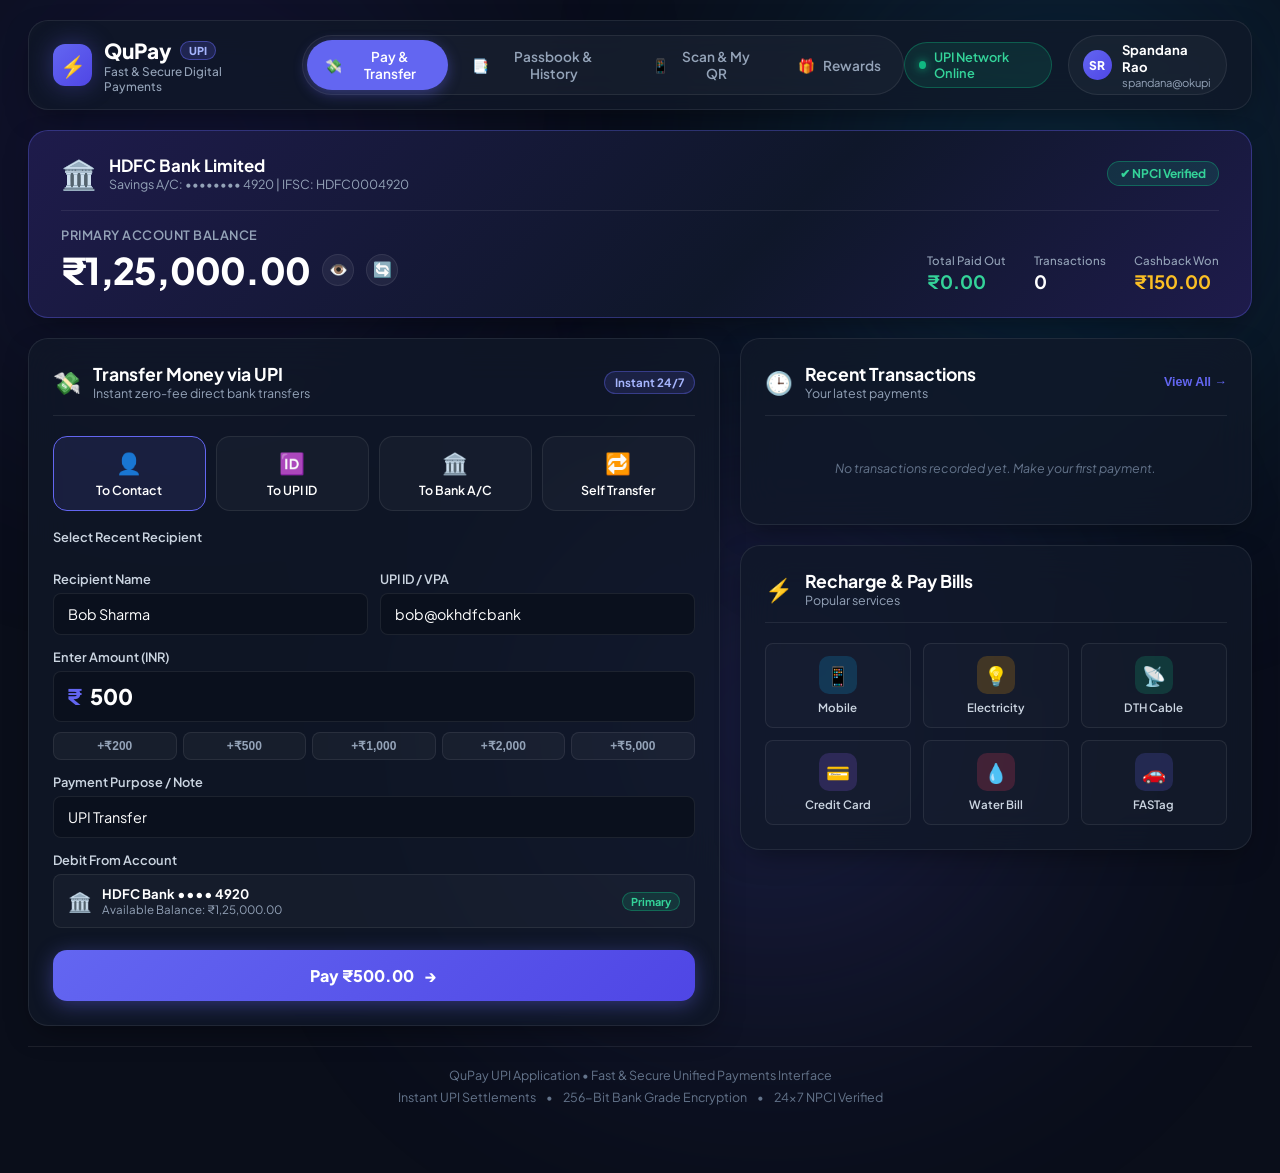
==== commit 2bc2b6e6: "feat: build clean and neat QuPay UPI web application with authentic payments flow, interactive PIN k" ====
--- a/web/static/index.html
+++ b/web/static/index.html
@@ -3,133 +3,114 @@
 <head>
   <meta charset="UTF-8" />
   <meta name="viewport" content="width=device-width, initial-scale=1.0" />
-  <title>QuPay Web — Quantum-Resilient UPI Payment & Settlement Portal</title>
+  <title>QuPay — Clean & Modern UPI Web Application</title>
   <link rel="preconnect" href="https://fonts.googleapis.com" />
   <link rel="preconnect" href="https://fonts.gstatic.com" crossorigin />
-  <link href="https://fonts.googleapis.com/css2?family=Plus+Jakarta+Sans:wght@400;500;600;700;800&family=JetBrains+Mono:wght@400;500;600;700&display=swap" rel="stylesheet" />
+  <link href="https://fonts.googleapis.com/css2?family=Plus+Jakarta+Sans:wght@400;500;600;700;800&family=JetBrains+Mono:wght@500;600;700&display=swap" rel="stylesheet" />
   <link rel="stylesheet" href="style.css" />
 </head>
 <body>
 
-  <!-- Ambient Glow Effects -->
+  <!-- Ambient Background Lighting -->
   <div class="ambient-glow glow-top-left"></div>
   <div class="ambient-glow glow-top-right"></div>
-  <div class="ambient-glow glow-bottom-center"></div>
-
-  <!-- Live Toast Container -->
+  <div class="ambient-glow glow-bottom"></div>
+
+  <!-- Notification Toast Container -->
   <div class="toast-container" id="toast-container"></div>
 
-  <!-- Main Web App Container -->
-  <div class="web-app-container">
+  <!-- Main Web App Layout -->
+  <div class="app-layout">
     
-    <!-- Top Executive Navigation Bar -->
+    <!-- Clean & Modern Header Navbar -->
     <header class="app-navbar">
       <div class="nav-left">
         <div class="app-brand">
-          <div class="brand-logo">
-            <span class="brand-icon">⚡</span>
-            <span class="quantum-ring"></span>
+          <div class="brand-badge-icon">
+            <span class="icon-bolt">⚡</span>
           </div>
           <div>
-            <div class="brand-name">QuPay <span class="badge-upi">UPI Web</span></div>
-            <div class="brand-tagline">Quantum-Resilient Unified Payments Interface</div>
-          </div>
-        </div>
-
-        <!-- Main Navigation Tabs -->
+            <div class="brand-title">QuPay <span class="upi-tag">UPI</span></div>
+            <div class="brand-tagline">Fast & Secure Digital Payments</div>
+          </div>
+        </div>
+
+        <!-- Navigation Tabs -->
         <nav class="nav-tabs">
-          <button class="nav-tab active" data-tab="transfer-hub">
-            <span>💳 Transfer & Pay</span>
+          <button class="nav-tab active" data-tab="transfer-tab">
+            <span class="tab-icon">💸</span>
+            <span>Pay & Transfer</span>
           </button>
-          <button class="nav-tab" data-tab="quantum-channel">
-            <span>⚛️ Quantum Channel</span>
+          <button class="nav-tab" data-tab="passbook-tab">
+            <span class="tab-icon">📑</span>
+            <span>Passbook & History</span>
           </button>
-          <button class="nav-tab" data-tab="passbook">
-            <span>📑 UPI Passbook</span>
+          <button class="nav-tab" data-tab="qr-tab">
+            <span class="tab-icon">📱</span>
+            <span>Scan & My QR</span>
           </button>
-          <button class="nav-tab" data-tab="my-qr">
-            <span>📱 My QR & Account</span>
+          <button class="nav-tab" data-tab="rewards-tab">
+            <span class="tab-icon">🎁</span>
+            <span>Rewards</span>
           </button>
         </nav>
       </div>
 
       <div class="nav-right">
-        <!-- Live Quantum Security Status -->
-        <div class="security-indicator secure" id="header-security-badge">
-          <span class="status-dot"></span>
-          <span id="header-security-text">Channel: SECURE (QBER: 0.00%)</span>
-        </div>
-
-        <!-- Engine Mode Switcher -->
-        <div class="control-badge" id="engine-badge-pill">
-          <span class="ctrl-label">Engine:</span>
-          <span class="ctrl-val font-mono" id="current-engine-label">Classical BB84</span>
-          <button class="btn-ctrl-action" id="btn-engine-toggle">Toggle Qiskit</button>
-        </div>
-
-        <!-- Eavesdropper Attacker Simulation Switch -->
-        <div class="control-badge attacker-badge" id="attacker-badge">
-          <span class="ctrl-icon">🕵️‍♀️</span>
-          <span class="ctrl-label">Eve Intercept:</span>
-          <label class="switch">
-            <input type="checkbox" id="attacker-eve-switch" />
-            <span class="slider-round"></span>
-          </label>
-          <span class="eve-state-text" id="eve-state-text">OFF</span>
+        <!-- Live System Status -->
+        <div class="status-indicator-pill">
+          <span class="status-dot-green"></span>
+          <span>UPI Network Online</span>
         </div>
 
         <!-- User Profile Pill -->
-        <div class="user-profile-pill">
-          <div class="user-avatar">SR</div>
-          <div class="user-details">
+        <div class="user-profile-card">
+          <div class="user-avatar-circle">SR</div>
+          <div class="user-info">
             <span class="user-name">Spandana Rao</span>
-            <span class="user-upi font-mono">spandana@okquantum</span>
+            <span class="user-upi font-mono">spandana@okupi</span>
           </div>
         </div>
       </div>
     </header>
 
-    <!-- Top UPI Account & Summary Card -->
-    <section class="upi-hero-bar">
-      <div class="upi-bank-card">
-        <div class="bank-card-content">
-          <div class="bank-card-top">
-            <div class="bank-identity">
-              <span class="bank-emblem">🏛️</span>
+    <!-- Top Account Balance & Quick Stats Banner -->
+    <section class="account-hero-section">
+      <div class="bank-account-card">
+        <div class="bank-card-inner">
+          <div class="card-top-row">
+            <div class="bank-details">
+              <span class="bank-logo-emblem">🏛️</span>
               <div>
-                <div class="bank-name">Quantum Reserve Bank of India (QRB)</div>
-                <div class="bank-acc font-mono">A/C No: •••••••• 4920 | IFSC: QRB0004920</div>
-              </div>
-            </div>
-            <span class="qkd-protect-tag">🛡️ Continuous BB84 AEAD Protected</span>
-          </div>
-
-          <div class="bank-card-mid">
-            <div class="balance-block">
-              <span class="balance-title">Available UPI Balance</span>
-              <div class="balance-amount-row">
-                <span class="balance-amount font-mono" id="main-balance-display">₹1,25,000.00</span>
-                <button class="eye-btn" id="balance-eye-toggle" title="Toggle balance visibility">👁️</button>
-                <button class="btn-refresh-balance" id="btn-refresh-balance" title="Sync balance">🔄</button>
-              </div>
-            </div>
-
-            <div class="quick-stats-row">
-              <div class="stat-box">
-                <span class="stat-label">Total Settled (₹)</span>
-                <span class="stat-value font-mono text-emerald" id="stat-settled-sum">₹0.00</span>
-              </div>
-              <div class="stat-box">
-                <span class="stat-label">Blocked Compromised (₹)</span>
-                <span class="stat-value font-mono text-rose" id="stat-blocked-sum">₹0.00</span>
-              </div>
-              <div class="stat-box">
-                <span class="stat-label">Total Transactions</span>
-                <span class="stat-value font-mono" id="stat-total-txns">0</span>
-              </div>
-              <div class="stat-box">
-                <span class="stat-label">Latest QBER</span>
-                <span class="stat-value font-mono text-cyan" id="stat-latest-qber">0.00%</span>
+                <div class="bank-title">HDFC Bank Limited</div>
+                <div class="bank-meta font-mono">Savings A/C: •••••••• 4920 | IFSC: HDFC0004920</div>
+              </div>
+            </div>
+            <span class="verified-upi-badge">✔ NPCI Verified</span>
+          </div>
+
+          <div class="card-bottom-row">
+            <div class="balance-container">
+              <span class="balance-caption">Primary Account Balance</span>
+              <div class="balance-display-row">
+                <span class="balance-digits font-mono" id="main-balance-digits">₹1,25,000.00</span>
+                <button class="icon-toggle-btn" id="balance-eye-btn" title="Show/Hide Balance">👁️</button>
+                <button class="icon-toggle-btn" id="balance-refresh-btn" title="Refresh Balance">🔄</button>
+              </div>
+            </div>
+
+            <div class="account-kpi-group">
+              <div class="kpi-unit">
+                <span class="kpi-lbl">Total Paid Out</span>
+                <span class="kpi-num font-mono text-emerald" id="kpi-total-paid">₹0.00</span>
+              </div>
+              <div class="kpi-unit">
+                <span class="kpi-lbl">Transactions</span>
+                <span class="kpi-num font-mono" id="kpi-txn-count">0</span>
+              </div>
+              <div class="kpi-unit">
+                <span class="kpi-lbl">Cashback Won</span>
+                <span class="kpi-num font-mono text-amber" id="kpi-rewards-total">₹150.00</span>
               </div>
             </div>
           </div>
@@ -137,587 +118,537 @@
       </div>
     </section>
 
-    <!-- MAIN TAB 1: Transfer & Pay (UPI Hub) -->
-    <section class="tab-pane active" id="pane-transfer-hub">
-      <div class="transfer-hub-grid">
+    <!-- TAB 1: Pay & Transfer Hub -->
+    <main class="tab-pane active" id="pane-transfer-tab">
+      <div class="transfer-dashboard-grid">
         
-        <!-- Left: UPI Transfer Terminal -->
-        <div class="card-surface transfer-form-card">
-          <div class="card-header">
-            <div class="header-title-group">
-              <span class="header-icon">💸</span>
+        <!-- Left: Payment Form & Services -->
+        <section class="card-surface payment-portal-card">
+          <div class="card-heading-row">
+            <div class="heading-group">
+              <span class="heading-icon">💸</span>
               <div>
-                <h2 class="card-title">Send Money via UPI</h2>
-                <p class="card-subtitle">Real-time quantum-encrypted instant payment</p>
-              </div>
-            </div>
-            <span class="badge-pill">NPCI • UPI 2.0</span>
-          </div>
-
-          <!-- Quick Contacts Row -->
-          <div class="form-section">
-            <label class="section-label">Quick Contacts</label>
-            <div class="contacts-grid" id="contacts-grid">
+                <h2 class="heading-title">Transfer Money via UPI</h2>
+                <p class="heading-sub">Instant zero-fee direct bank transfers</p>
+              </div>
+            </div>
+            <span class="badge-accent">Instant 24/7</span>
+          </div>
+
+          <!-- Quick Transfer Modes -->
+          <div class="transfer-modes-grid">
+            <div class="mode-card active" id="mode-to-contact">
+              <span class="mode-icon">👤</span>
+              <span class="mode-name">To Contact</span>
+            </div>
+            <div class="mode-card" id="mode-to-upi">
+              <span class="mode-icon">🆔</span>
+              <span class="mode-name">To UPI ID</span>
+            </div>
+            <div class="mode-card" id="mode-to-bank">
+              <span class="mode-icon">🏛️</span>
+              <span class="mode-name">To Bank A/C</span>
+            </div>
+            <div class="mode-card" id="mode-self">
+              <span class="mode-icon">🔁</span>
+              <span class="mode-name">Self Transfer</span>
+            </div>
+          </div>
+
+          <!-- Quick Contacts Selector -->
+          <div class="contacts-selection-block">
+            <label class="form-label-text">Select Recent Recipient</label>
+            <div class="contacts-cards-list" id="contacts-cards-list">
               <!-- Dynamically populated contacts -->
             </div>
           </div>
 
           <!-- Transfer Inputs -->
-          <div class="transfer-inputs-wrapper">
-            <div class="input-grid-2">
-              <div class="form-field">
-                <label class="field-label" for="inp-payee-name">Recipient Name</label>
-                <input type="text" id="inp-payee-name" class="input-text" placeholder="e.g. Bob Sharma" value="Bob Sharma" />
-              </div>
-
-              <div class="form-field">
-                <label class="field-label" for="inp-payee-upi">Recipient UPI ID (VPA)</label>
-                <input type="text" id="inp-payee-upi" class="input-text font-mono" placeholder="e.g. bob@okhdfcbank" value="bob@okhdfcbank" />
-              </div>
-            </div>
-
-            <!-- Amount & Chips -->
-            <div class="form-field">
-              <label class="field-label">Transfer Amount (INR)</label>
-              <div class="amount-field-container">
+          <div class="form-inputs-group">
+            <div class="form-row-pair">
+              <div class="form-field-unit">
+                <label class="field-caption" for="input-payee-name">Recipient Name</label>
+                <input type="text" id="input-payee-name" class="styled-input" placeholder="e.g. Bob Sharma" value="Bob Sharma" />
+              </div>
+              <div class="form-field-unit">
+                <label class="field-caption" for="input-payee-upi">UPI ID / VPA</label>
+                <input type="text" id="input-payee-upi" class="styled-input font-mono" placeholder="e.g. bob@okhdfcbank" value="bob@okhdfcbank" />
+              </div>
+            </div>
+
+            <!-- Amount Input -->
+            <div class="form-field-unit">
+              <label class="field-caption">Enter Amount (INR)</label>
+              <div class="amount-box-wrapper">
                 <span class="currency-symbol">₹</span>
-                <input type="number" id="inp-amount" class="input-text amount-input font-mono" min="1" max="100000" step="50" value="500" />
-              </div>
-              <div class="amount-preset-chips">
+                <input type="number" id="input-transfer-amount" class="styled-input amount-input font-mono" min="1" max="100000" step="50" value="500" />
+              </div>
+              <!-- Quick Preset Amount Chips -->
+              <div class="preset-amount-chips">
                 <button type="button" class="preset-chip" data-amt="200">+₹200</button>
                 <button type="button" class="preset-chip" data-amt="500">+₹500</button>
+                <button type="button" class="preset-chip" data-amt="1000">+₹1,000</button>
                 <button type="button" class="preset-chip" data-amt="2000">+₹2,000</button>
-                <button type="button" class="preset-chip" data-amt="10000">+₹10,000</button>
-                <button type="button" class="preset-chip" data-amt="50000">+₹50,000</button>
+                <button type="button" class="preset-chip" data-amt="5000">+₹5,000</button>
               </div>
             </div>
 
             <!-- Note / Message -->
-            <div class="form-field">
-              <label class="field-label" for="inp-note">Add a Message / Note</label>
-              <input type="text" id="inp-note" class="input-text" placeholder="e.g. Chai & Snacks, Cloud Server Invoice" value="Quantum Resilient UPI Settlement" />
-            </div>
-
-            <!-- Debit From Account -->
-            <div class="form-field">
-              <label class="field-label">Debit From</label>
-              <div class="debit-account-selector">
-                <div class="bank-icon-sm">🏛️</div>
-                <div class="debit-details">
-                  <span class="debit-bank">Quantum Reserve Bank •••• 4920</span>
-                  <span class="debit-balance font-mono">Available: ₹1,25,000.00</span>
+            <div class="form-field-unit">
+              <label class="field-caption" for="input-transfer-note">Payment Purpose / Note</label>
+              <input type="text" id="input-transfer-note" class="styled-input" placeholder="e.g. Rent, Dinner, Coffee" value="UPI Transfer" />
+            </div>
+
+            <!-- Select Debit Account -->
+            <div class="form-field-unit">
+              <label class="field-caption">Debit From Account</label>
+              <div class="debit-bank-dropdown">
+                <div class="debit-bank-info">
+                  <span class="bank-icon-pill">🏛️</span>
+                  <div>
+                    <div class="debit-bank-name">HDFC Bank •••• 4920</div>
+                    <div class="debit-bank-bal font-mono">Available Balance: ₹1,25,000.00</div>
+                  </div>
                 </div>
-                <span class="check-pill">Selected</span>
-              </div>
-            </div>
-
-            <!-- Action Button -->
-            <button type="button" id="btn-open-pin-modal" class="btn-primary-pay">
-              <span class="btn-icon">⚡</span>
-              <span>Proceed to Pay ₹<span id="btn-pay-amount-label">500.00</span></span>
+                <span class="primary-tag">Primary</span>
+              </div>
+            </div>
+
+            <!-- Primary Action Button -->
+            <button type="button" id="btn-proceed-to-pay" class="btn-primary-payment">
+              <span>Pay ₹<span id="btn-amount-display">500.00</span></span>
+              <span class="btn-arrow">&rarr;</span>
             </button>
           </div>
-        </div>
-
-        <!-- Right: Real-time Mini Quantum Laser & Live Feed -->
-        <div class="card-surface live-status-side-card">
-          <div class="card-header">
-            <div class="header-title-group">
-              <span class="header-icon">🔬</span>
-              <div>
-                <h2 class="card-title">Live Quantum Link Activity</h2>
-                <p class="card-subtitle">Continuous BB84 re-keying status</p>
-              </div>
-            </div>
-            <span class="badge-pill secure" id="mini-channel-badge">Honest Channel</span>
-          </div>
-
-          <!-- Visual Laser Fiber Link Preview -->
-          <div class="mini-laser-box" id="mini-laser-box">
-            <div class="mini-node node-a">
-              <span class="node-icon">👩‍💼</span>
-              <span class="node-title">Alice</span>
-              <span class="node-tag">Sender</span>
-            </div>
-
-            <div class="mini-fiber-line">
-              <div class="mini-laser-beam" id="mini-laser-beam"></div>
-              <div class="mini-particles" id="mini-particles"></div>
-              <div class="mini-eve-spy" id="mini-eve-spy">
-                <span>🕵️‍♀️ Eve Tapping</span>
-              </div>
-            </div>
-
-            <div class="mini-node node-b">
-              <span class="node-icon">👨‍💻</span>
-              <span class="node-title" id="mini-node-bob-name">Bob</span>
-              <span class="node-tag">Receiver</span>
-            </div>
-          </div>
-
-          <!-- Protocol Metrics Breakdown -->
-          <div class="mini-metrics-grid">
-            <div class="mini-metric-item">
-              <span class="m-label">Quantum Bit Error Rate</span>
-              <span class="m-value font-mono" id="m-qber-val">0.00%</span>
-              <span class="m-sub">Safety Limit: <strong>11.00%</strong></span>
-            </div>
-            <div class="mini-metric-item">
-              <span class="m-label">Photon Bits Transmitted</span>
-              <span class="m-value font-mono">512 Qubits</span>
-              <span class="m-sub">Bases: <strong>Rectilinear / Diagonal</strong></span>
-            </div>
-            <div class="mini-metric-item">
-              <span class="m-label">Derived AES Key</span>
-              <span class="m-value font-mono text-cyan" id="m-aes-key-preview">--</span>
-              <span class="m-sub">Cipher: <strong>AES-256-GCM AEAD</strong></span>
-            </div>
-            <div class="mini-metric-item">
-              <span class="m-label">Classical Channel MITM</span>
-              <span class="m-value font-mono text-emerald" id="m-hmac-preview">--</span>
-              <span class="m-sub">Auth: <strong>HMAC-SHA256</strong></span>
-            </div>
-          </div>
-
-          <!-- Mini Recent Activity List -->
-          <div class="mini-recent-list-section">
-            <div class="mini-list-header">
-              <span class="m-list-title">Recent UPI Transactions</span>
-              <button class="btn-link" id="link-view-all-passbook">View All &rarr;</button>
-            </div>
-            <div class="mini-recent-items" id="mini-recent-items">
-              <div class="empty-state-mini">No transactions yet. Send money to initiate BB84 key exchange.</div>
-            </div>
-          </div>
-        </div>
-      </div>
-    </section>
-
-    <!-- MAIN TAB 2: Quantum Channel Visualizer -->
-    <section class="tab-pane" id="pane-quantum-channel">
-      <div class="quantum-channel-full-grid">
-        
-        <!-- Big Optical Quantum Arena -->
-        <div class="card-surface arena-card">
-          <div class="card-header">
-            <div class="header-title-group">
-              <span class="header-icon">⚛️</span>
-              <div>
-                <h2 class="card-title">Real-Time BB84 Quantum Channel & Photon Beam</h2>
-                <p class="card-subtitle">Laser link, photon polarization, Eve intercept probe & 3D golden coins</p>
-              </div>
-            </div>
-            <div class="channel-status-pill" id="full-arena-status-pill">
-              <span class="status-dot"></span>
-              <span id="full-arena-status-text">Laser Channel Online</span>
-            </div>
-          </div>
-
-          <!-- Optical Arena Canvas -->
-          <div class="big-quantum-arena" id="big-quantum-arena">
-            <!-- Alice Transmitter -->
-            <div class="arena-station station-alice">
-              <div class="station-badge">Alice (Transmitter)</div>
-              <div class="station-avatar">👩‍💼</div>
-              <div class="station-details">
-                <span class="station-role">Single-Photon Laser Source</span>
-                <span class="station-state font-mono">Bases: {+, &times;} | Bits: {0, 1}</span>
-              </div>
-            </div>
-
-            <!-- Eve Intercept Station (Top) -->
-            <div class="arena-station-eve" id="arena-station-eve">
-              <div class="eve-drone-box">
-                <span class="eve-drone-icon">🕵️‍♀️</span>
+        </section>
+
+        <!-- Right: Recent Activity & Quick Services -->
+        <aside class="right-sidebar-column">
+          <!-- Recent Transactions Card -->
+          <div class="card-surface recent-activity-card">
+            <div class="card-heading-row">
+              <div class="heading-group">
+                <span class="heading-icon">🕒</span>
                 <div>
-                  <div class="eve-drone-title">Eve (Quantum Interceptor)</div>
-                  <div class="eve-drone-status" id="eve-drone-status">INACTIVE (Honest Channel)</div>
+                  <h3 class="heading-title">Recent Transactions</h3>
+                  <p class="heading-sub">Your latest payments</p>
                 </div>
               </div>
-              <div class="eve-tap-laser" id="eve-tap-laser"></div>
-            </div>
-
-            <!-- Fiber Channel -->
-            <div class="arena-fiber-channel" id="arena-fiber-channel">
-              <div class="fiber-beam-core" id="fiber-beam-core"></div>
-              <div class="arena-particles-layer" id="arena-particles-layer"></div>
-            </div>
-
-            <!-- Bob Receiver -->
-            <div class="arena-station station-bob">
-              <div class="station-badge">Bob (Receiver)</div>
-              <div class="station-avatar">👨‍💻</div>
-              <div class="station-details">
-                <span class="station-role">Single-Photon Avalanche Diode</span>
-                <span class="station-state font-mono">Random Measurement Bases</span>
-              </div>
-            </div>
-          </div>
-
-          <!-- 5-Step Pipeline -->
-          <div class="pipeline-flow-container">
-            <div class="flow-step" id="f-step-1">
-              <div class="step-circle">1</div>
-              <div class="step-text">
-                <span class="step-head">Photon Prep</span>
-                <span class="step-sub font-mono">512 Polarized Qubits</span>
-              </div>
-            </div>
-            <div class="flow-arrow">&rarr;</div>
-            <div class="flow-step" id="f-step-2">
-              <div class="step-circle">2</div>
-              <div class="step-text">
-                <span class="step-head">Basis Sifting</span>
-                <span class="step-sub font-mono">Match Alice & Bob Bases</span>
-              </div>
-            </div>
-            <div class="flow-arrow">&rarr;</div>
-            <div class="flow-step" id="f-step-3">
-              <div class="step-circle">3</div>
-              <div class="step-text">
-                <span class="step-head">QBER Check</span>
-                <span class="step-sub font-mono">Threshold &theta; &lt; 11%</span>
-              </div>
-            </div>
-            <div class="flow-arrow">&rarr;</div>
-            <div class="flow-step" id="f-step-4">
-              <div class="step-circle">4</div>
-              <div class="step-text">
-                <span class="step-head">AES-256-GCM</span>
-                <span class="step-sub font-mono">AEAD Encryption + GMAC</span>
-              </div>
-            </div>
-            <div class="flow-arrow">&rarr;</div>
-            <div class="flow-step" id="f-step-5">
-              <div class="step-circle">5</div>
-              <div class="step-text">
-                <span class="step-head">UPI Settlement</span>
-                <span class="step-sub font-mono">HMAC-Auth Channel</span>
-              </div>
-            </div>
-          </div>
-
-          <!-- Breach Alert Banner -->
-          <div class="channel-breach-banner hidden" id="channel-breach-banner">
-            <span class="breach-icon">🚨</span>
+              <button class="btn-text-link" id="link-view-passbook">View All &rarr;</button>
+            </div>
+
+            <div class="recent-txns-feed" id="recent-txns-feed">
+              <div class="empty-state-text">No transactions recorded yet. Make your first payment.</div>
+            </div>
+          </div>
+
+          <!-- Quick Utilities & Bills Card -->
+          <div class="card-surface utility-services-card">
+            <div class="card-heading-row">
+              <div class="heading-group">
+                <span class="heading-icon">⚡</span>
+                <div>
+                  <h3 class="heading-title">Recharge & Pay Bills</h3>
+                  <p class="heading-sub">Popular services</p>
+                </div>
+              </div>
+            </div>
+
+            <div class="utilities-grid">
+              <div class="util-item">
+                <div class="util-icon-bg bg-blue">📱</div>
+                <span class="util-name">Mobile</span>
+              </div>
+              <div class="util-item">
+                <div class="util-icon-bg bg-amber">💡</div>
+                <span class="util-name">Electricity</span>
+              </div>
+              <div class="util-item">
+                <div class="util-icon-bg bg-emerald">📡</div>
+                <span class="util-name">DTH Cable</span>
+              </div>
+              <div class="util-item">
+                <div class="util-icon-bg bg-purple">💳</div>
+                <span class="util-name">Credit Card</span>
+              </div>
+              <div class="util-item">
+                <div class="util-icon-bg bg-rose">💧</div>
+                <span class="util-name">Water Bill</span>
+              </div>
+              <div class="util-item">
+                <div class="util-icon-bg bg-indigo">🚗</div>
+                <span class="util-name">FASTag</span>
+              </div>
+            </div>
+          </div>
+        </aside>
+      </div>
+    </main>
+
+    <!-- TAB 2: Passbook & Transaction History -->
+    <main class="tab-pane" id="pane-passbook-tab">
+      <div class="card-surface passbook-full-card">
+        <div class="card-heading-row">
+          <div class="heading-group">
+            <span class="heading-icon">📑</span>
             <div>
-              <div class="breach-head">QUANTUM SECURITY BREACH DETECTED & PREVENTED</div>
-              <div class="breach-desc" id="channel-breach-desc">
-                Eavesdropper intercepted photons on the optical channel. Induced QBER spiked above the 11.00% safety threshold. Key derivation aborted and UPI payment blocked to protect funds.
-              </div>
-            </div>
-          </div>
-        </div>
-
-        <!-- Cryptographic Telemetry Card -->
-        <div class="card-surface crypto-telemetry-card">
-          <div class="card-header">
-            <div class="header-title-group">
-              <span class="header-icon">🔐</span>
-              <div>
-                <h2 class="card-title">Cryptographic Inspector</h2>
-                <p class="card-subtitle">Per-transaction quantum keys & GMAC proof</p>
-              </div>
-            </div>
-            <span class="badge-pill" id="badge-crypto-status">STANDBY</span>
-          </div>
-
-          <!-- QBER Meter -->
-          <div class="qber-meter-box">
-            <div class="qber-meter-header">
-              <span class="qber-meter-label">Quantum Bit Error Rate (QBER)</span>
-              <span class="qber-meter-val font-mono" id="full-qber-meter-val">0.00%</span>
-            </div>
-            <div class="qber-track">
-              <div class="qber-fill" id="full-qber-fill" style="width: 0%;"></div>
-              <div class="qber-threshold-marker">
-                <span class="marker-tag">11% Limit</span>
-              </div>
-            </div>
-            <div class="qber-scale">
-              <span>0% (Secure)</span>
-              <span class="text-amber">11% Threshold</span>
-              <span class="text-rose">&ge; 25% (Eve Intercept)</span>
-            </div>
-          </div>
-
-          <!-- Key Details -->
-          <div class="crypto-key-specs">
-            <div class="key-field">
-              <span class="k-label">Derived 256-Bit AES Key (Hex):</span>
-              <div class="k-code font-mono" id="full-proof-aes-key">--</div>
-            </div>
-            <div class="key-field">
-              <span class="k-label">AES-256-GCM 128-Bit GMAC Tag:</span>
-              <div class="k-code font-mono" id="full-proof-gmac-tag">--</div>
-            </div>
-            <div class="key-field">
-              <span class="k-label">HMAC-SHA256 Classical Channel Tag:</span>
-              <div class="k-code font-mono" id="full-proof-hmac-tag">--</div>
-            </div>
-            <div class="key-field">
-              <span class="k-label">Encrypted Payload Ciphertext:</span>
-              <div class="k-code font-mono ciphertext-scroll" id="full-proof-ciphertext">--</div>
-            </div>
-          </div>
-
-          <!-- Tamper Test Button -->
-          <button type="button" id="btn-full-tamper-test" class="btn-tamper" disabled>
-            <span>🛡️ Simulate 1-Bit Ciphertext Tampering & Verify GMAC Tag Rejection</span>
-          </button>
-        </div>
-      </div>
-    </section>
-
-    <!-- MAIN TAB 3: UPI Passbook & Statement -->
-    <section class="tab-pane" id="pane-passbook">
-      <div class="card-surface passbook-card">
-        <div class="card-header">
-          <div class="header-title-group">
-            <span class="header-icon">📑</span>
-            <div>
-              <h2 class="card-title">UPI Passbook & Quantum Settlement Ledger</h2>
-              <p class="card-subtitle">Search, filter, and inspect immutable cryptographic transaction receipts</p>
-            </div>
-          </div>
-
-          <div class="passbook-actions-group">
-            <div class="filter-tabs">
-              <button class="filter-tab active" data-filter="ALL">All Records (<span id="passbook-count-all">0</span>)</button>
-              <button class="filter-tab" data-filter="SETTLED">Settled (<span id="passbook-count-settled">0</span>)</button>
-              <button class="filter-tab" data-filter="BLOCKED">Blocked (<span id="passbook-count-blocked">0</span>)</button>
-            </div>
-            <button class="btn-sync" id="btn-sync-passbook">🔄 Refresh</button>
-          </div>
-        </div>
-
-        <!-- Ledger Table -->
-        <div class="table-container">
-          <table class="upi-table">
+              <h2 class="heading-title">UPI Passbook & Account Statement</h2>
+              <p class="heading-sub">Detailed record of all debits, credits, and settlements</p>
+            </div>
+          </div>
+
+          <!-- Filters & Actions -->
+          <div class="passbook-actions-bar">
+            <div class="filter-buttons-row">
+              <button class="filter-btn active" data-filter="ALL">All Transactions (<span id="count-all">0</span>)</button>
+              <button class="filter-btn" data-filter="SETTLED">Successful (<span id="count-settled">0</span>)</button>
+              <button class="filter-btn" data-filter="BLOCKED">Failed (<span id="count-blocked">0</span>)</button>
+            </div>
+            <button class="btn-action-refresh" id="btn-refresh-passbook">🔄 Refresh</button>
+          </div>
+        </div>
+
+        <!-- Passbook Table -->
+        <div class="table-responsive-box">
+          <table class="passbook-data-table">
             <thead>
               <tr>
-                <th>Txn ID / UTR</th>
+                <th>UPI Ref / UTR No</th>
                 <th>Date & Time</th>
-                <th>Recipient (Payee)</th>
-                <th>Sender (Payer)</th>
+                <th>Paid To (Payee)</th>
+                <th>Debit From (Payer)</th>
                 <th>Amount</th>
                 <th>Status</th>
-                <th>QBER</th>
-                <th>Engine</th>
-                <th>GMAC Tag</th>
-                <th>Action</th>
+                <th>Receipt</th>
               </tr>
             </thead>
-            <tbody id="upi-passbook-tbody">
-              <tr class="empty-table-row">
-                <td colspan="10">No transactions found. Make a payment from the Transfer tab.</td>
+            <tbody id="passbook-table-tbody">
+              <tr class="empty-row">
+                <td colspan="7">No transactions found. Make a payment from the Pay & Transfer tab.</td>
               </tr>
             </tbody>
           </table>
         </div>
       </div>
-    </section>
-
-    <!-- MAIN TAB 4: My QR & Account Details -->
-    <section class="tab-pane" id="pane-my-qr">
-      <div class="my-qr-grid">
+    </main>
+
+    <!-- TAB 3: Scan & My QR -->
+    <main class="tab-pane" id="pane-qr-tab">
+      <div class="qr-management-grid">
+        
+        <!-- My QR Code Card -->
         <div class="card-surface qr-display-card">
-          <div class="card-header">
-            <div class="header-title-group">
-              <span class="header-icon">📱</span>
+          <div class="card-heading-row">
+            <div class="heading-group">
+              <span class="heading-icon">📱</span>
               <div>
-                <h2 class="card-title">My Quantum UPI QR Code</h2>
-                <p class="card-subtitle">Scan to send money securely via BB84 encrypted channel</p>
-              </div>
-            </div>
-          </div>
-
-          <div class="qr-center-box">
-            <div class="qr-frame">
-              <!-- SVG Rendered UPI QR -->
-              <svg class="upi-qr-svg" viewBox="0 0 200 200" width="200" height="200">
-                <rect width="200" height="200" fill="#ffffff" rx="12"/>
-                <!-- Outer Corners -->
+                <h2 class="heading-title">My Personal UPI QR Code</h2>
+                <p class="heading-sub">Share with anyone to receive instant UPI payments</p>
+              </div>
+            </div>
+          </div>
+
+          <div class="qr-content-center">
+            <div class="qr-white-frame">
+              <!-- Rendered Clean UPI QR SVG -->
+              <svg class="qr-svg-graphic" viewBox="0 0 200 200" width="200" height="200">
+                <rect width="200" height="200" fill="#ffffff" rx="14"/>
+                <!-- Corner 1 -->
                 <rect x="20" y="20" width="45" height="45" fill="#0f172a" rx="6"/>
                 <rect x="26" y="26" width="33" height="33" fill="#ffffff" rx="4"/>
-                <rect x="33" y="33" width="19" height="19" fill="#00f2fe" rx="2"/>
-
+                <rect x="33" y="33" width="19" height="19" fill="#6366f1" rx="2"/>
+
+                <!-- Corner 2 -->
                 <rect x="135" y="20" width="45" height="45" fill="#0f172a" rx="6"/>
                 <rect x="141" y="26" width="33" height="33" fill="#ffffff" rx="4"/>
-                <rect x="148" y="33" width="19" height="19" fill="#00f2fe" rx="2"/>
-
+                <rect x="148" y="33" width="19" height="19" fill="#6366f1" rx="2"/>
+
+                <!-- Corner 3 -->
                 <rect x="20" y="135" width="45" height="45" fill="#0f172a" rx="6"/>
                 <rect x="26" y="141" width="33" height="33" fill="#ffffff" rx="4"/>
-                <rect x="33" y="148" width="19" height="19" fill="#00f2fe" rx="2"/>
-
-                <!-- Quantum Matrix Pattern Dots -->
+                <rect x="33" y="148" width="19" height="19" fill="#6366f1" rx="2"/>
+
+                <!-- Center App Icon -->
+                <rect x="75" y="75" width="50" height="50" fill="#6366f1" rx="10"/>
+                <text x="100" y="108" font-size="26" text-anchor="middle" fill="#ffffff">⚡</text>
+
+                <!-- Pattern Dots -->
                 <rect x="80" y="25" width="12" height="12" fill="#0f172a"/>
-                <rect x="105" y="25" width="12" height="12" fill="#6366f1"/>
-                <rect x="75" y="45" width="12" height="12" fill="#0f172a"/>
+                <rect x="105" y="25" width="12" height="12" fill="#0f172a"/>
+                <rect x="75" y="45" width="12" height="12" fill="#6366f1"/>
                 <rect x="95" y="45" width="12" height="12" fill="#0f172a"/>
                 <rect x="115" y="45" width="12" height="12" fill="#0f172a"/>
                 
                 <rect x="25" y="80" width="12" height="12" fill="#0f172a"/>
-                <rect x="45" y="80" width="12" height="12" fill="#6366f1"/>
-                <rect x="25" y="105" width="12" height="12" fill="#0f172a"/>
+                <rect x="45" y="80" width="12" height="12" fill="#0f172a"/>
+                <rect x="25" y="105" width="12" height="12" fill="#6366f1"/>
                 <rect x="45" y="105" width="12" height="12" fill="#0f172a"/>
 
-                <!-- Center Quantum Logo -->
-                <rect x="75" y="75" width="50" height="50" fill="#0f172a" rx="8"/>
-                <text x="100" y="107" font-size="24" text-anchor="middle" fill="#00f2fe">⚛️</text>
-
                 <rect x="140" y="80" width="12" height="12" fill="#0f172a"/>
-                <rect x="160" y="80" width="12" height="12" fill="#0f172a"/>
-                <rect x="140" y="105" width="12" height="12" fill="#6366f1"/>
+                <rect x="160" y="80" width="12" height="12" fill="#6366f1"/>
+                <rect x="140" y="105" width="12" height="12" fill="#0f172a"/>
                 <rect x="160" y="105" width="12" height="12" fill="#0f172a"/>
 
                 <rect x="80" y="140" width="12" height="12" fill="#0f172a"/>
                 <rect x="100" y="140" width="12" height="12" fill="#0f172a"/>
                 <rect x="120" y="140" width="12" height="12" fill="#0f172a"/>
-                <rect x="145" y="140" width="12" height="12" fill="#0f172a"/>
-                <rect x="165" y="140" width="12" height="12" fill="#6366f1"/>
-
-                <rect x="80" y="165" width="12" height="12" fill="#6366f1"/>
-                <rect x="105" y="165" width="12" height="12" fill="#0f172a"/>
+                <rect x="145" y="140" width="12" height="12" fill="#6366f1"/>
+                <rect x="165" y="140" width="12" height="12" fill="#0f172a"/>
+
+                <rect x="80" y="165" width="12" height="12" fill="#0f172a"/>
+                <rect x="105" y="165" width="12" height="12" fill="#6366f1"/>
                 <rect x="130" y="165" width="12" height="12" fill="#0f172a"/>
                 <rect x="155" y="165" width="12" height="12" fill="#0f172a"/>
               </svg>
             </div>
 
-            <div class="qr-info-block">
-              <span class="qr-user-name">Spandana Rao</span>
-              <span class="qr-vpa font-mono">spandana@okquantum</span>
-              <span class="qr-sub">Scan with any UPI App • Quantum Protected</span>
-            </div>
-          </div>
-        </div>
-
-        <div class="card-surface account-profile-card">
-          <div class="card-header">
-            <div class="header-title-group">
-              <span class="header-icon">🏛️</span>
+            <div class="qr-details-block">
+              <span class="qr-title-name">Spandana Rao</span>
+              <div class="qr-upi-copy-row">
+                <span class="qr-upi-id font-mono" id="my-upi-id-text">spandana@okupi</span>
+                <button class="btn-copy-upi" id="btn-copy-upi" title="Copy UPI ID">📋 Copy</button>
+              </div>
+              <span class="qr-helper-text">Accepts payments from GPay, PhonePe, Paytm, BHIM & all UPI apps</span>
+            </div>
+          </div>
+        </div>
+
+        <!-- Bank Accounts & Security Settings -->
+        <div class="card-surface accounts-list-card">
+          <div class="card-heading-row">
+            <div class="heading-group">
+              <span class="heading-icon">🏛️</span>
               <div>
-                <h2 class="card-title">Linked Bank Account & Cryptographic Profile</h2>
-                <p class="card-subtitle">Primary account for instant UPI settlements</p>
-              </div>
-            </div>
-          </div>
-
-          <div class="profile-details-list">
-            <div class="profile-item">
-              <span class="p-lbl">Primary Bank</span>
-              <span class="p-val">Quantum Reserve Bank of India</span>
-            </div>
-            <div class="profile-item">
-              <span class="p-lbl">Account Number</span>
-              <span class="p-val font-mono">•••••••••••• 4920</span>
-            </div>
-            <div class="profile-item">
-              <span class="p-lbl">IFSC Code</span>
-              <span class="p-val font-mono">QRB0004920</span>
-            </div>
-            <div class="profile-item">
-              <span class="p-lbl">UPI VPA</span>
-              <span class="p-val font-mono text-cyan">spandana@okquantum</span>
-            </div>
-            <div class="profile-item">
-              <span class="p-lbl">Quantum Security Layer</span>
-              <span class="p-val text-emerald">Continuous BB84 Dual-Engine (512 Qubits)</span>
-            </div>
-            <div class="profile-item">
-              <span class="p-lbl">Encryption Protocol</span>
-              <span class="p-val">AES-256-GCM with GMAC Authentication</span>
-            </div>
-            <div class="profile-item">
-              <span class="p-lbl">Public Channel Authenticator</span>
-              <span class="p-val">HMAC-SHA256 Anti-MITM Keying</span>
-            </div>
-          </div>
-        </div>
-      </div>
-    </section>
-
-    <!-- Footer -->
-    <footer class="web-app-footer">
-      <div>QuPay Web — FinTech QKD Quantum-Resilient Framework • University Project Demo</div>
-      <div class="footer-tags">
-        <span>BB84 Key Distribution</span>
+                <h2 class="heading-title">Linked Bank Accounts</h2>
+                <p class="heading-sub">Manage your bank accounts & UPI PIN</p>
+              </div>
+            </div>
+          </div>
+
+          <div class="linked-accounts-list">
+            <!-- Account 1 -->
+            <div class="linked-bank-item active-bank">
+              <div class="bank-avatar-box">🏛️</div>
+              <div class="bank-info-col">
+                <div class="bank-title-name">HDFC Bank</div>
+                <div class="bank-acc-sub font-mono">A/C •••• 4920 • Savings</div>
+                <div class="bank-vpa font-mono">spandana@okhdfcbank</div>
+              </div>
+              <div class="bank-actions-col">
+                <span class="tag-primary">Primary</span>
+                <span class="bank-status-text">UPI PIN Set ✔</span>
+              </div>
+            </div>
+
+            <!-- Account 2 -->
+            <div class="linked-bank-item">
+              <div class="bank-avatar-box">🏛️</div>
+              <div class="bank-info-col">
+                <div class="bank-title-name">ICICI Bank</div>
+                <div class="bank-acc-sub font-mono">A/C •••• 8102 • Savings</div>
+                <div class="bank-vpa font-mono">spandana@okicici</div>
+              </div>
+              <div class="bank-actions-col">
+                <button class="btn-set-primary">Set Primary</button>
+                <span class="bank-status-text">UPI PIN Set ✔</span>
+              </div>
+            </div>
+
+            <!-- Account 3 -->
+            <div class="linked-bank-item">
+              <div class="bank-avatar-box">🏛️</div>
+              <div class="bank-info-col">
+                <div class="bank-title-name">State Bank of India</div>
+                <div class="bank-acc-sub font-mono">A/C •••• 1934 • Savings</div>
+                <div class="bank-vpa font-mono">spandana@oksbi</div>
+              </div>
+              <div class="bank-actions-col">
+                <button class="btn-set-primary">Set Primary</button>
+                <span class="bank-status-text">UPI PIN Set ✔</span>
+              </div>
+            </div>
+          </div>
+        </div>
+      </div>
+    </main>
+
+    <!-- TAB 4: Rewards & Cashbacks -->
+    <main class="tab-pane" id="pane-rewards-tab">
+      <div class="rewards-portal-grid">
+        <div class="card-surface rewards-hero-card">
+          <div class="rewards-hero-content">
+            <span class="rewards-emblem">🎁</span>
+            <div>
+              <h2 class="rewards-title">QuPay Rewards & Cashbacks</h2>
+              <p class="rewards-desc">Earn guaranteed cashback and discount scratch cards on every UPI payment!</p>
+            </div>
+          </div>
+          <div class="rewards-total-badge">
+            <span class="badge-lbl">Total Cash Won</span>
+            <span class="badge-amount font-mono">₹150.00</span>
+          </div>
+        </div>
+
+        <div class="scratch-cards-grid">
+          <div class="scratch-card unlocked">
+            <div class="card-inner">
+              <span class="reward-icon">🎉</span>
+              <div class="reward-amount font-mono">₹50 Cashback</div>
+              <div class="reward-note">Credited to HDFC Bank A/C</div>
+            </div>
+          </div>
+          <div class="scratch-card unlocked">
+            <div class="card-inner">
+              <span class="reward-icon">☕</span>
+              <div class="reward-amount font-mono">Flat 30% Off</div>
+              <div class="reward-note">Starbucks Coffee Voucher</div>
+            </div>
+          </div>
+          <div class="scratch-card unlocked">
+            <div class="card-inner">
+              <span class="reward-icon">🍕</span>
+              <div class="reward-amount font-mono">₹100 Off</div>
+              <div class="reward-note">Zomato Food Delivery</div>
+            </div>
+          </div>
+          <div class="scratch-card locked" id="next-scratch-card">
+            <div class="card-locked-inner">
+              <span class="lock-icon">🔒</span>
+              <div class="lock-title">Reward Locked</div>
+              <div class="lock-sub">Send money to unlock new scratch card</div>
+            </div>
+          </div>
+        </div>
+      </div>
+    </main>
+
+    <!-- Clean Footer -->
+    <footer class="app-footer">
+      <div>QuPay UPI Application • Fast & Secure Unified Payments Interface</div>
+      <div class="footer-links-row">
+        <span>Instant UPI Settlements</span>
         <span>•</span>
-        <span>Qiskit 2.x Circuit Simulation</span>
+        <span>256-Bit Bank Grade Encryption</span>
         <span>•</span>
-        <span>AES-256-GCM AEAD</span>
-        <span>•</span>
-        <span>HMAC-SHA256 Auth</span>
+        <span>24x7 NPCI Verified</span>
       </div>
     </footer>
   </div>
 
-  <!-- INTERACTIVE UPI PIN MODAL -->
-  <div class="modal-backdrop hidden" id="modal-pin-backdrop">
-    <div class="pin-modal-card">
+  <!-- INTERACTIVE 4-DIGIT UPI PIN MODAL -->
+  <div class="modal-overlay hidden" id="modal-pin-overlay">
+    <div class="pin-modal-container">
       <div class="pin-modal-header">
-        <div class="pin-brand-row">
-          <span class="pin-app-icon">⚡</span>
-          <span class="pin-app-title">QuPay UPI Payment Authorization</span>
-        </div>
-        <button class="pin-modal-close" id="btn-close-pin-modal">✕</button>
+        <div class="pin-header-brand">
+          <span class="pin-brand-icon">⚡</span>
+          <span class="pin-brand-text">Authorize UPI Payment</span>
+        </div>
+        <button class="pin-close-btn" id="btn-close-pin-modal">✕</button>
       </div>
 
       <div class="pin-modal-body">
-        <div class="pin-payee-summary">
-          <div class="summary-avatar">👤</div>
-          <div>
-            <div class="summary-payee-name" id="pin-modal-payee-name">Bob Sharma</div>
-            <div class="summary-payee-upi font-mono" id="pin-modal-payee-upi">bob@okhdfcbank</div>
-          </div>
-          <div class="summary-amount font-mono" id="pin-modal-amount">₹500.00</div>
-        </div>
-
-        <div class="pin-entry-section">
-          <div class="pin-instructions">ENTER 4-DIGIT UPI PIN</div>
-          <div class="pin-dots-row">
-            <div class="pin-dot" id="p-dot-1"></div>
-            <div class="pin-dot" id="p-dot-2"></div>
-            <div class="pin-dot" id="p-dot-3"></div>
-            <div class="pin-dot" id="p-dot-4"></div>
-          </div>
-          <div class="pin-subtext">Quantum Key Distribution will generate per-transaction AES key</div>
-        </div>
-
-        <!-- Interactive Numeric Keypad -->
-        <div class="keypad-grid">
-          <button type="button" class="num-key" data-digit="1">1</button>
-          <button type="button" class="num-key" data-digit="2">2</button>
-          <button type="button" class="num-key" data-digit="3">3</button>
-          <button type="button" class="num-key" data-digit="4">4</button>
-          <button type="button" class="num-key" data-digit="5">5</button>
-          <button type="button" class="num-key" data-digit="6">6</button>
-          <button type="button" class="num-key" data-digit="7">7</button>
-          <button type="button" class="num-key" data-digit="8">8</button>
-          <button type="button" class="num-key" data-digit="9">9</button>
-          <button type="button" class="num-key key-clear" id="key-clear">CLEAR</button>
-          <button type="button" class="num-key" data-digit="0">0</button>
-          <button type="button" class="num-key key-submit" id="key-submit">✔ PAY</button>
+        <!-- Payee & Amount Summary -->
+        <div class="payee-summary-card">
+          <div class="payee-avatar-circle">👤</div>
+          <div class="payee-details-col">
+            <div class="payee-name-heading" id="modal-payee-name">Bob Sharma</div>
+            <div class="payee-upi-text font-mono" id="modal-payee-upi">bob@okhdfcbank</div>
+          </div>
+          <div class="payee-amount-badge font-mono" id="modal-payee-amount">₹500.00</div>
+        </div>
+
+        <!-- PIN Entry Section -->
+        <div class="pin-keypad-section">
+          <div class="pin-label-instruction">ENTER 4-DIGIT UPI PIN</div>
+          <div class="pin-dots-container">
+            <div class="pin-bubble" id="pin-b-1"></div>
+            <div class="pin-bubble" id="pin-b-2"></div>
+            <div class="pin-bubble" id="pin-b-3"></div>
+            <div class="pin-bubble" id="pin-b-4"></div>
+          </div>
+          <div class="pin-security-note">🔒 Secured by 256-Bit Bank Grade Encryption</div>
+        </div>
+
+        <!-- Numeric Keypad -->
+        <div class="numeric-keypad-grid">
+          <button type="button" class="keypad-digit-btn" data-key="1">1</button>
+          <button type="button" class="keypad-digit-btn" data-key="2">2</button>
+          <button type="button" class="keypad-digit-btn" data-key="3">3</button>
+          <button type="button" class="keypad-digit-btn" data-key="4">4</button>
+          <button type="button" class="keypad-digit-btn" data-key="5">5</button>
+          <button type="button" class="keypad-digit-btn" data-key="6">6</button>
+          <button type="button" class="keypad-digit-btn" data-key="7">7</button>
+          <button type="button" class="keypad-digit-btn" data-key="8">8</button>
+          <button type="button" class="keypad-digit-btn" data-key="9">9</button>
+          <button type="button" class="keypad-digit-btn key-action-clear" id="key-action-clear">CLEAR</button>
+          <button type="button" class="keypad-digit-btn" data-key="0">0</button>
+          <button type="button" class="keypad-digit-btn key-action-pay" id="key-action-pay">✔ PAY</button>
         </div>
       </div>
     </div>
   </div>
 
-  <!-- UPI PAYMENT RECEIPT & AUDIT MODAL -->
-  <div class="modal-backdrop hidden" id="modal-receipt-backdrop">
-    <div class="receipt-modal-card">
-      <div class="receipt-header" id="receipt-header-banner">
-        <div class="receipt-status-icon" id="receipt-status-icon">✔</div>
-        <div class="receipt-status-title" id="receipt-status-title">UPI Payment Successful</div>
-        <div class="receipt-status-time" id="receipt-status-time">16 Sep 2026, 12:00 PM</div>
-      </div>
-
-      <div class="receipt-body" id="receipt-body-content">
-        <!-- Dynamically injected receipt details -->
-      </div>
-
-      <div class="receipt-footer">
-        <button class="btn-receipt-action" id="btn-close-receipt">Done</button>
+  <!-- UPI PAYMENT SUCCESS / RECEIPT MODAL -->
+  <div class="modal-overlay hidden" id="modal-receipt-overlay">
+    <div class="receipt-modal-container">
+      <!-- Success Header Banner -->
+      <div class="receipt-banner-header">
+        <div class="receipt-check-circle">✔</div>
+        <div class="receipt-main-title">Payment Successful!</div>
+        <div class="receipt-time-stamp" id="receipt-timestamp">16 Sep 2026, 12:00 PM</div>
+      </div>
+
+      <div class="receipt-inner-body">
+        <div class="receipt-amount-display">
+          <span class="amount-title-lbl">Amount Paid</span>
+          <span class="amount-number-val font-mono" id="receipt-amount-val">₹500.00</span>
+        </div>
+
+        <div class="receipt-info-grid">
+          <div class="info-row">
+            <span class="info-lbl">Paid To:</span>
+            <div class="info-val-col">
+              <span class="val-bold" id="receipt-payee-name">Bob Sharma</span>
+              <span class="val-mono font-mono" id="receipt-payee-upi">bob@okhdfcbank</span>
+            </div>
+          </div>
+
+          <div class="info-row">
+            <span class="info-lbl">Debited From:</span>
+            <div class="info-val-col">
+              <span class="val-bold">HDFC Bank •••• 4920</span>
+              <span class="val-mono font-mono" id="receipt-payer-upi">spandana@okupi</span>
+            </div>
+          </div>
+
+          <div class="info-row">
+            <span class="info-lbl">UPI Ref / UTR No:</span>
+            <span class="val-mono font-mono text-cyan" id="receipt-utr-no">UPI/62609164920/129841</span>
+          </div>
+
+          <div class="info-row">
+            <span class="info-lbl">Payment Mode:</span>
+            <span class="val-bold">Instant UPI 2.0</span>
+          </div>
+
+          <div class="info-row">
+            <span class="info-lbl">Note:</span>
+            <span class="val-bold" id="receipt-note-val">UPI Transfer</span>
+          </div>
+        </div>
+
+        <!-- Reward Card Banner -->
+        <div class="receipt-reward-unlocked">
+          <span class="reward-icon-sm">🎁</span>
+          <div>
+            <div class="reward-unlocked-title">You won a Scratch Card!</div>
+            <div class="reward-unlocked-sub">Check your rewards tab to claim cash reward</div>
+          </div>
+        </div>
+      </div>
+
+      <div class="receipt-footer-actions">
+        <button class="btn-receipt-done" id="btn-close-receipt">Done</button>
       </div>
     </div>
   </div>
--- a/web/static/style.css
+++ b/web/static/style.css
@@ -1,40 +1,43 @@
 /* ==========================================================================
-   QuPay Web — Quantum-Resilient UPI Web Application Stylesheet
-   Modern FinTech Dark Cyber Theme with Neon Accents & Glassmorphism
+   QuPay UPI Web Application Stylesheet
+   Modern, Clean, and Premium FinTech Interface (Inspired by PhonePe, GPay, Cred)
    ========================================================================== */
 
 :root {
-  /* Colors */
-  --bg-dark: #070a13;
-  --bg-card: rgba(15, 23, 42, 0.75);
-  --bg-card-hover: rgba(24, 34, 56, 0.85);
-  --bg-input: rgba(10, 15, 29, 0.9);
+  /* Core Theme Colors */
+  --bg-main: #0a0e1a;
+  --bg-surface: rgba(16, 24, 40, 0.75);
+  --bg-surface-elevated: rgba(22, 32, 54, 0.85);
+  --bg-input: rgba(11, 17, 30, 0.95);
   
-  --border-light: rgba(255, 255, 255, 0.08);
-  --border-active: rgba(0, 242, 254, 0.5);
-
-  --accent-cyan: #00f2fe;
-  --accent-blue: #38bdf8;
-  --accent-indigo: #6366f1;
-  --accent-purple: #8b5cf6;
-  --accent-emerald: #10b981;
-  --accent-rose: #f43f5e;
-  --accent-crimson: #ef4444;
-  --accent-amber: #f59e0b;
-
-  --grad-cyan-blue: linear-gradient(135deg, #00f2fe 0%, #38bdf8 100%);
-  --grad-purple-indigo: linear-gradient(135deg, #8b5cf6 0%, #6366f1 100%);
+  --border-subtle: rgba(255, 255, 255, 0.08);
+  --border-focus: rgba(99, 102, 241, 0.5);
+
+  /* Accents */
+  --color-primary: #6366f1;
+  --color-primary-hover: #4f46e5;
+  --color-indigo: #4338ca;
+  --color-cyan: #0ea5e9;
+  --color-emerald: #10b981;
+  --color-emerald-hover: #059669;
+  --color-rose: #f43f5e;
+  --color-amber: #f59e0b;
+
+  /* Gradients */
+  --grad-primary: linear-gradient(135deg, #6366f1 0%, #4f46e5 100%);
+  --grad-cyan: linear-gradient(135deg, #0ea5e9 0%, #2563eb 100%);
   --grad-emerald: linear-gradient(135deg, #10b981 0%, #059669 100%);
-  --grad-rose: linear-gradient(135deg, #f43f5e 0%, #e11d48 100%);
+  --grad-amber: linear-gradient(135deg, #f59e0b 0%, #d97706 100%);
   --grad-bank-card: linear-gradient(135deg, #1e1b4b 0%, #0f172a 60%, #1e1b4b 100%);
 
+  /* Typography */
   --font-sans: 'Plus Jakarta Sans', -apple-system, BlinkMacSystemFont, sans-serif;
   --font-mono: 'JetBrains Mono', monospace;
 
-  --glow-cyan: 0 0 25px rgba(0, 242, 254, 0.35);
-  --glow-purple: 0 0 25px rgba(139, 92, 246, 0.35);
-  --glow-emerald: 0 0 25px rgba(16, 185, 129, 0.35);
-  --glow-rose: 0 0 30px rgba(244, 63, 94, 0.5);
+  /* Shadows & Radius */
+  --shadow-card: 0 10px 30px -10px rgba(0, 0, 0, 0.5);
+  --shadow-glow-indigo: 0 0 25px rgba(99, 102, 241, 0.35);
+  --shadow-glow-emerald: 0 0 25px rgba(16, 185, 129, 0.35);
 
   --radius-sm: 8px;
   --radius-md: 14px;
@@ -42,6 +45,7 @@
   --radius-full: 9999px;
 }
 
+/* Global Reset */
 * {
   margin: 0;
   padding: 0;
@@ -50,7 +54,7 @@
 
 body {
   font-family: var(--font-sans);
-  background-color: var(--bg-dark);
+  background-color: var(--bg-main);
   color: #f8fafc;
   min-height: 100vh;
   position: relative;
@@ -58,14 +62,14 @@
   -webkit-font-smoothing: antialiased;
 }
 
-/* Ambient Background Lights */
+/* Ambient Background Glows */
 .ambient-glow {
   position: fixed;
   border-radius: 50%;
   filter: blur(140px);
   pointer-events: none;
   z-index: 0;
-  opacity: 0.45;
+  opacity: 0.4;
 }
 
 .glow-top-left {
@@ -73,7 +77,7 @@
   left: -80px;
   width: 550px;
   height: 550px;
-  background: radial-gradient(circle, #6366f1 0%, transparent 70%);
+  background: radial-gradient(circle, #4338ca 0%, transparent 70%);
 }
 
 .glow-top-right {
@@ -81,15 +85,15 @@
   right: -80px;
   width: 600px;
   height: 600px;
-  background: radial-gradient(circle, #00f2fe 0%, transparent 70%);
-}
-
-.glow-bottom-center {
+  background: radial-gradient(circle, #0ea5e9 0%, transparent 70%);
+}
+
+.glow-bottom {
   bottom: -150px;
   left: 35%;
   width: 650px;
   height: 650px;
-  background: radial-gradient(circle, #8b5cf6 0%, transparent 70%);
+  background: radial-gradient(circle, #6366f1 0%, transparent 70%);
 }
 
 /* Toast Alerts */
@@ -111,60 +115,58 @@
   border-radius: var(--radius-md);
   background: rgba(15, 23, 42, 0.95);
   backdrop-filter: blur(16px);
-  border: 1px solid var(--border-light);
-  color: #fff;
-  font-size: 0.92rem;
+  border: 1px solid var(--border-subtle);
+  color: #fff;
+  font-size: 0.9rem;
   font-weight: 500;
   box-shadow: 0 12px 30px rgba(0, 0, 0, 0.6);
-  animation: toastSlideIn 0.35s cubic-bezier(0.16, 1, 0.3, 1);
+  animation: toastSlide 0.3s cubic-bezier(0.16, 1, 0.3, 1);
   transition: all 0.3s ease;
 }
 
+.toast-success {
+  border-left: 4px solid var(--color-emerald);
+  box-shadow: var(--shadow-glow-emerald);
+}
+
 .toast-error {
-  border-left: 4px solid var(--accent-rose);
-  box-shadow: var(--glow-rose);
-}
-
-.toast-success {
-  border-left: 4px solid var(--accent-emerald);
-  box-shadow: var(--glow-emerald);
+  border-left: 4px solid var(--color-rose);
 }
 
 .toast-info {
-  border-left: 4px solid var(--accent-cyan);
-  box-shadow: var(--glow-cyan);
-}
-
-@keyframes toastSlideIn {
+  border-left: 4px solid var(--color-cyan);
+}
+
+@keyframes toastSlide {
   from { transform: translateX(100%); opacity: 0; }
   to { transform: translateX(0); opacity: 1; }
 }
 
-/* Container */
-.web-app-container {
+/* Main App Container */
+.app-layout {
   position: relative;
   z-index: 1;
-  max-width: 1540px;
+  max-width: 1480px;
   margin: 0 auto;
-  padding: 20px 32px 48px;
+  padding: 20px 28px 48px;
   display: flex;
   flex-direction: column;
   gap: 20px;
 }
 
 /* ==========================================================================
-   Navigation Bar & Tabs
+   Header Navbar
    ========================================================================== */
 .app-navbar {
   display: flex;
   align-items: center;
   justify-content: space-between;
   padding: 14px 24px;
-  background: var(--bg-card);
+  background: var(--bg-surface);
   backdrop-filter: blur(20px);
-  border: 1px solid var(--border-light);
+  border: 1px solid var(--border-subtle);
   border-radius: var(--radius-lg);
-  box-shadow: 0 10px 30px rgba(0, 0, 0, 0.4);
+  box-shadow: var(--shadow-card);
 }
 
 .nav-left {
@@ -179,33 +181,20 @@
   gap: 12px;
 }
 
-.brand-logo {
-  position: relative;
+.brand-badge-icon {
   width: 42px;
   height: 42px;
-  background: var(--grad-cyan-blue);
+  background: var(--grad-primary);
   border-radius: 12px;
   display: flex;
   align-items: center;
   justify-content: center;
-  font-size: 1.35rem;
-  color: #070a13;
-  box-shadow: var(--glow-cyan);
-}
-
-.quantum-ring {
-  position: absolute;
-  inset: -3px;
-  border-radius: 15px;
-  border: 2px dashed rgba(0, 242, 254, 0.6);
-  animation: ringSpin 10s linear infinite;
-}
-
-@keyframes ringSpin {
-  to { transform: rotate(360deg); }
-}
-
-.brand-name {
+  font-size: 1.3rem;
+  color: #fff;
+  box-shadow: var(--shadow-glow-indigo);
+}
+
+.brand-title {
   font-size: 1.3rem;
   font-weight: 800;
   color: #fff;
@@ -214,14 +203,14 @@
   gap: 8px;
 }
 
-.badge-upi {
+.upi-tag {
   font-size: 0.68rem;
   font-weight: 800;
-  padding: 2px 7px;
-  background: var(--grad-purple-indigo);
+  padding: 2px 8px;
+  background: rgba(99, 102, 241, 0.2);
+  border: 1px solid rgba(99, 102, 241, 0.5);
   border-radius: var(--radius-full);
-  color: #fff;
-  letter-spacing: 0.05em;
+  color: #a5b4fc;
 }
 
 .brand-tagline {
@@ -236,11 +225,14 @@
   background: rgba(255, 255, 255, 0.03);
   padding: 4px;
   border-radius: var(--radius-full);
-  border: 1px solid var(--border-light);
+  border: 1px solid var(--border-subtle);
 }
 
 .nav-tab {
-  padding: 8px 16px;
+  display: flex;
+  align-items: center;
+  gap: 8px;
+  padding: 8px 18px;
   background: transparent;
   border: none;
   border-radius: var(--radius-full);
@@ -257,262 +249,143 @@
 }
 
 .nav-tab.active {
-  background: rgba(0, 242, 254, 0.15);
-  color: #00f2fe;
-  border: 1px solid rgba(0, 242, 254, 0.35);
-  box-shadow: 0 0 12px rgba(0, 242, 254, 0.2);
+  background: var(--color-primary);
+  color: #fff;
+  box-shadow: 0 4px 14px rgba(99, 102, 241, 0.4);
 }
 
 .nav-right {
   display: flex;
   align-items: center;
-  gap: 14px;
-}
-
-.security-indicator {
+  gap: 16px;
+}
+
+.status-indicator-pill {
   display: flex;
   align-items: center;
   gap: 8px;
   padding: 6px 14px;
+  background: rgba(16, 185, 129, 0.12);
+  border: 1px solid rgba(16, 185, 129, 0.35);
   border-radius: var(--radius-full);
   font-size: 0.8rem;
   font-weight: 600;
-}
-
-.security-indicator.secure {
-  background: rgba(16, 185, 129, 0.12);
-  border: 1px solid rgba(16, 185, 129, 0.35);
   color: #34d399;
 }
 
-.security-indicator.compromised {
-  background: rgba(239, 68, 68, 0.18);
-  border: 1px solid rgba(239, 68, 68, 0.6);
-  color: #f87171;
-  box-shadow: var(--glow-rose);
-  animation: pulseBreach 1.5s infinite;
-}
-
-@keyframes pulseBreach {
-  0%, 100% { opacity: 1; transform: scale(1); }
-  50% { opacity: 0.85; transform: scale(1.02); }
-}
-
-.status-dot {
+.status-dot-green {
   width: 8px;
   height: 8px;
   border-radius: 50%;
-  background: currentColor;
-}
-
-.control-badge {
-  display: flex;
-  align-items: center;
-  gap: 8px;
-  padding: 5px 12px;
+  background: #10b981;
+  box-shadow: 0 0 10px #10b981;
+}
+
+.user-profile-card {
+  display: flex;
+  align-items: center;
+  gap: 10px;
+  padding: 5px 14px;
   background: rgba(255, 255, 255, 0.04);
-  border: 1px solid var(--border-light);
+  border: 1px solid var(--border-subtle);
   border-radius: var(--radius-full);
-  font-size: 0.82rem;
-}
-
-.ctrl-label {
-  color: #94a3b8;
-  font-size: 0.78rem;
-}
-
-.ctrl-val {
-  color: #38bdf8;
-  font-weight: 600;
-}
-
-.btn-ctrl-action {
-  background: rgba(255, 255, 255, 0.1);
-  border: 1px solid var(--border-light);
-  color: #fff;
-  font-size: 0.72rem;
-  font-weight: 600;
-  padding: 3px 8px;
-  border-radius: var(--radius-full);
-  cursor: pointer;
-  transition: all 0.2s;
-}
-
-.btn-ctrl-action:hover {
-  background: rgba(0, 242, 254, 0.2);
-  border-color: var(--accent-cyan);
-  color: var(--accent-cyan);
-}
-
-.attacker-badge {
-  background: rgba(239, 68, 68, 0.06);
-  border-color: rgba(239, 68, 68, 0.25);
-}
-
-.attacker-badge.active {
-  background: rgba(239, 68, 68, 0.18);
-  border-color: rgba(239, 68, 68, 0.7);
-  box-shadow: var(--glow-rose);
-}
-
-.eve-state-text {
-  font-size: 0.78rem;
-  font-weight: 700;
-  color: #94a3b8;
-}
-
-.attacker-badge.active .eve-state-text {
-  color: #f87171;
-}
-
-/* Switch */
-.switch {
-  position: relative;
-  display: inline-block;
-  width: 36px;
-  height: 18px;
-}
-
-.switch input {
-  opacity: 0;
-  width: 0;
-  height: 0;
-}
-
-.slider-round {
-  position: absolute;
-  cursor: pointer;
-  inset: 0;
-  background-color: #334155;
-  transition: .3s;
-  border-radius: 20px;
-}
-
-.slider-round:before {
-  position: absolute;
-  content: "";
-  height: 12px;
-  width: 12px;
-  left: 3px;
-  bottom: 3px;
-  background-color: white;
-  transition: .3s;
+}
+
+.user-avatar-circle {
+  width: 30px;
+  height: 30px;
   border-radius: 50%;
-}
-
-input:checked + .slider-round {
-  background-color: var(--accent-crimson);
-}
-
-input:checked + .slider-round:before {
-  transform: translateX(18px);
-}
-
-.user-profile-pill {
-  display: flex;
-  align-items: center;
-  gap: 10px;
-  padding: 5px 12px;
-  background: rgba(255, 255, 255, 0.04);
-  border: 1px solid var(--border-light);
-  border-radius: var(--radius-full);
-}
-
-.user-avatar {
-  width: 28px;
-  height: 28px;
-  border-radius: 50%;
-  background: var(--grad-purple-indigo);
+  background: var(--grad-primary);
   display: flex;
   align-items: center;
   justify-content: center;
   font-size: 0.75rem;
+  font-weight: 800;
+  color: #fff;
+}
+
+.user-info {
+  display: flex;
+  flex-direction: column;
+}
+
+.user-name {
+  font-size: 0.82rem;
   font-weight: 700;
   color: #fff;
 }
 
-.user-details {
-  display: flex;
-  flex-direction: column;
-}
-
-.user-name {
-  font-size: 0.8rem;
-  font-weight: 700;
-  color: #fff;
-}
-
 .user-upi {
-  font-size: 0.68rem;
+  font-size: 0.7rem;
   color: #94a3b8;
 }
 
 /* ==========================================================================
-   UPI Hero Account Bar
+   Account Hero Section
    ========================================================================== */
-.upi-hero-bar {
+.account-hero-section {
   width: 100%;
 }
 
-.upi-bank-card {
+.bank-account-card {
   background: var(--grad-bank-card);
-  border: 1px solid rgba(139, 92, 246, 0.35);
+  border: 1px solid rgba(99, 102, 241, 0.35);
   border-radius: var(--radius-lg);
   padding: 24px 32px;
-  box-shadow: 0 12px 36px rgba(0, 0, 0, 0.5);
+  box-shadow: var(--shadow-card);
   position: relative;
   overflow: hidden;
-}
-
-.upi-bank-card:hover {
-  border-color: var(--accent-purple);
-  box-shadow: var(--glow-purple);
-}
-
-.bank-card-content {
+  transition: border-color 0.2s;
+}
+
+.bank-account-card:hover {
+  border-color: var(--color-primary);
+}
+
+.bank-card-inner {
   display: flex;
   flex-direction: column;
   gap: 18px;
 }
 
-.bank-card-top {
+.card-top-row {
   display: flex;
   align-items: center;
   justify-content: space-between;
 }
 
-.bank-identity {
+.bank-details {
   display: flex;
   align-items: center;
   gap: 12px;
 }
 
-.bank-emblem {
+.bank-logo-emblem {
   font-size: 1.8rem;
 }
 
-.bank-name {
+.bank-title {
   font-size: 1.05rem;
   font-weight: 700;
   color: #fff;
 }
 
-.bank-acc {
+.bank-meta {
   font-size: 0.78rem;
   color: #94a3b8;
 }
 
-.qkd-protect-tag {
+.verified-upi-badge {
   font-size: 0.75rem;
   font-weight: 700;
   padding: 4px 12px;
-  background: rgba(139, 92, 246, 0.2);
-  border: 1px solid rgba(139, 92, 246, 0.5);
+  background: rgba(16, 185, 129, 0.15);
+  border: 1px solid rgba(16, 185, 129, 0.4);
   border-radius: var(--radius-full);
-  color: #c084fc;
-}
-
-.bank-card-mid {
+  color: #34d399;
+}
+
+.card-bottom-row {
   display: flex;
   align-items: flex-end;
   justify-content: space-between;
@@ -520,13 +393,13 @@
   padding-top: 16px;
 }
 
-.balance-block {
+.balance-container {
   display: flex;
   flex-direction: column;
   gap: 4px;
 }
 
-.balance-title {
+.balance-caption {
   font-size: 0.8rem;
   color: #94a3b8;
   font-weight: 600;
@@ -534,22 +407,22 @@
   letter-spacing: 0.04em;
 }
 
-.balance-amount-row {
+.balance-display-row {
   display: flex;
   align-items: center;
   gap: 12px;
 }
 
-.balance-amount {
+.balance-digits {
   font-size: 2.3rem;
   font-weight: 800;
   color: #fff;
   letter-spacing: -0.02em;
 }
 
-.eye-btn, .btn-refresh-balance {
+.icon-toggle-btn {
   background: rgba(255, 255, 255, 0.06);
-  border: 1px solid var(--border-light);
+  border: 1px solid var(--border-subtle);
   border-radius: 50%;
   width: 32px;
   height: 32px;
@@ -562,38 +435,37 @@
   transition: all 0.2s;
 }
 
-.eye-btn:hover, .btn-refresh-balance:hover {
+.icon-toggle-btn:hover {
   background: rgba(255, 255, 255, 0.15);
   color: #fff;
 }
 
-.quick-stats-row {
-  display: flex;
-  gap: 24px;
-}
-
-.stat-box {
+.account-kpi-group {
+  display: flex;
+  gap: 28px;
+}
+
+.kpi-unit {
   display: flex;
   flex-direction: column;
   gap: 2px;
 }
 
-.stat-label {
+.kpi-lbl {
   font-size: 0.72rem;
   color: #94a3b8;
   font-weight: 500;
 }
 
-.stat-value {
+.kpi-num {
   font-size: 1.15rem;
   font-weight: 700;
   color: #fff;
 }
 
 .text-emerald { color: #34d399 !important; }
-.text-rose { color: #f87171 !important; }
+.text-amber { color: #fbbf24 !important; }
 .text-cyan { color: #38bdf8 !important; }
-.text-amber { color: #fbbf24 !important; }
 
 /* ==========================================================================
    Tab Panes
@@ -606,155 +478,178 @@
   display: block;
 }
 
-/* Card Surface */
 .card-surface {
-  background: var(--bg-card);
+  background: var(--bg-surface);
   backdrop-filter: blur(20px);
-  border: 1px solid var(--border-light);
+  border: 1px solid var(--border-subtle);
   border-radius: var(--radius-lg);
   padding: 24px;
-  box-shadow: 0 10px 30px rgba(0, 0, 0, 0.4);
-}
-
-.card-header {
+  box-shadow: var(--shadow-card);
+}
+
+.card-heading-row {
   display: flex;
   align-items: center;
   justify-content: space-between;
   margin-bottom: 20px;
   padding-bottom: 14px;
-  border-bottom: 1px solid var(--border-light);
-}
-
-.header-title-group {
+  border-bottom: 1px solid var(--border-subtle);
+}
+
+.heading-group {
   display: flex;
   align-items: center;
   gap: 12px;
 }
 
-.header-icon {
+.heading-icon {
   font-size: 1.4rem;
 }
 
-.card-title {
+.heading-title {
   font-size: 1.1rem;
   font-weight: 700;
   color: #fff;
 }
 
-.card-subtitle {
+.heading-sub {
   font-size: 0.78rem;
   color: #94a3b8;
 }
 
-.badge-pill {
+.badge-accent {
   font-size: 0.72rem;
   font-weight: 700;
   padding: 3px 10px;
-  background: rgba(255, 255, 255, 0.06);
-  border: 1px solid var(--border-light);
+  background: rgba(99, 102, 241, 0.15);
+  border: 1px solid rgba(99, 102, 241, 0.4);
   border-radius: var(--radius-full);
+  color: #a5b4fc;
+}
+
+/* ==========================================================================
+   Tab 1: Transfer Dashboard Grid
+   ========================================================================== */
+.transfer-dashboard-grid {
+  display: grid;
+  grid-template-columns: 1.35fr 1fr;
+  gap: 20px;
+}
+
+/* Transfer Modes Grid */
+.transfer-modes-grid {
+  display: grid;
+  grid-template-columns: repeat(4, 1fr);
+  gap: 10px;
+  margin-bottom: 18px;
+}
+
+.mode-card {
+  display: flex;
+  flex-direction: column;
+  align-items: center;
+  gap: 6px;
+  padding: 12px 8px;
+  background: rgba(255, 255, 255, 0.03);
+  border: 1px solid var(--border-subtle);
+  border-radius: var(--radius-md);
+  cursor: pointer;
+  transition: all 0.2s ease;
+}
+
+.mode-card:hover, .mode-card.active {
+  background: rgba(99, 102, 241, 0.12);
+  border-color: var(--color-primary);
+}
+
+.mode-icon { font-size: 1.3rem; }
+.mode-name { font-size: 0.78rem; font-weight: 600; color: #fff; }
+
+/* Contacts List */
+.contacts-selection-block {
+  margin-bottom: 18px;
+}
+
+.form-label-text {
+  font-size: 0.8rem;
+  font-weight: 600;
   color: #cbd5e1;
-}
-
-.badge-pill.secure {
-  background: rgba(16, 185, 129, 0.15);
-  border-color: rgba(16, 185, 129, 0.4);
-  color: #34d399;
-}
-
-/* ==========================================================================
-   Tab 1: Transfer & Pay Hub
-   ========================================================================== */
-.transfer-hub-grid {
-  display: grid;
-  grid-template-columns: 1.1fr 1fr;
-  gap: 20px;
-}
-
-.contacts-grid {
+  margin-bottom: 8px;
+  display: block;
+}
+
+.contacts-cards-list {
   display: grid;
   grid-template-columns: repeat(3, 1fr);
   gap: 10px;
-  margin-top: 8px;
-}
-
-.contact-card-btn {
+}
+
+.contact-pill-btn {
   display: flex;
   align-items: center;
   gap: 10px;
   padding: 10px 12px;
   background: rgba(255, 255, 255, 0.03);
-  border: 1px solid var(--border-light);
+  border: 1px solid var(--border-subtle);
   border-radius: var(--radius-md);
   cursor: pointer;
   text-align: left;
   transition: all 0.2s ease;
 }
 
-.contact-card-btn:hover, .contact-card-btn.selected {
-  background: rgba(0, 242, 254, 0.12);
-  border-color: var(--accent-cyan);
-}
-
-.c-avatar {
-  font-size: 1.4rem;
-}
-
-.c-name {
-  font-size: 0.82rem;
-  font-weight: 700;
-  color: #fff;
-}
-
-.c-vpa {
-  font-size: 0.68rem;
-  color: #94a3b8;
-}
-
-.transfer-inputs-wrapper {
-  margin-top: 18px;
+.contact-pill-btn:hover, .contact-pill-btn.selected {
+  background: rgba(99, 102, 241, 0.15);
+  border-color: var(--color-primary);
+}
+
+.cp-avatar { font-size: 1.4rem; }
+.cp-name { font-size: 0.82rem; font-weight: 700; color: #fff; }
+.cp-upi { font-size: 0.68rem; color: #94a3b8; }
+
+/* Form Inputs */
+.form-inputs-group {
   display: flex;
   flex-direction: column;
   gap: 14px;
 }
 
-.input-grid-2 {
+.form-row-pair {
   display: grid;
   grid-template-columns: 1fr 1fr;
   gap: 12px;
 }
 
-.form-field {
+.form-field-unit {
   display: flex;
   flex-direction: column;
   gap: 6px;
 }
 
-.field-label, .section-label {
+.field-caption {
   font-size: 0.8rem;
   font-weight: 600;
   color: #cbd5e1;
 }
 
-.input-text {
+.styled-input {
   width: 100%;
   padding: 11px 14px;
   background: var(--bg-input);
-  border: 1px solid var(--border-light);
+  border: 1px solid var(--border-subtle);
   border-radius: var(--radius-sm);
   color: #fff;
   font-family: var(--font-sans);
   font-size: 0.9rem;
-  transition: all 0.2s;
-}
-
-.input-text:focus {
+  transition: border-color 0.2s;
+}
+
+.styled-input:focus {
   outline: none;
-  border-color: var(--accent-cyan);
-  box-shadow: 0 0 0 3px rgba(0, 242, 254, 0.15);
-}
-
-.amount-field-container {
+  border-color: var(--color-primary);
+  box-shadow: 0 0 0 3px rgba(99, 102, 241, 0.2);
+}
+
+.amount-box-wrapper {
   position: relative;
   display: flex;
   align-items: center;
@@ -765,7 +660,7 @@
   left: 14px;
   font-size: 1.35rem;
   font-weight: 800;
-  color: var(--accent-cyan);
+  color: var(--color-primary);
 }
 
 .amount-input {
@@ -775,7 +670,7 @@
   color: #fff;
 }
 
-.amount-preset-chips {
+.preset-amount-chips {
   display: flex;
   gap: 6px;
   margin-top: 4px;
@@ -785,7 +680,7 @@
   flex: 1;
   padding: 6px 0;
   background: rgba(255, 255, 255, 0.04);
-  border: 1px solid var(--border-light);
+  border: 1px solid var(--border-subtle);
   border-radius: var(--radius-sm);
   color: #94a3b8;
   font-size: 0.75rem;
@@ -799,39 +694,28 @@
   color: #fff;
 }
 
-.debit-account-selector {
+.debit-bank-dropdown {
   display: flex;
   align-items: center;
   justify-content: space-between;
   padding: 10px 14px;
   background: rgba(255, 255, 255, 0.03);
-  border: 1px solid var(--border-light);
+  border: 1px solid var(--border-subtle);
   border-radius: var(--radius-sm);
 }
 
-.bank-icon-sm {
-  font-size: 1.2rem;
-}
-
-.debit-details {
-  display: flex;
-  flex-direction: column;
-  flex: 1;
-  margin-left: 10px;
-}
-
-.debit-bank {
-  font-size: 0.82rem;
-  font-weight: 600;
-  color: #fff;
-}
-
-.debit-balance {
-  font-size: 0.72rem;
-  color: #94a3b8;
-}
-
-.check-pill {
+.bank-icon-pill { font-size: 1.2rem; }
+
+.debit-bank-info {
+  display: flex;
+  align-items: center;
+  gap: 10px;
+}
+
+.debit-bank-name { font-size: 0.82rem; font-weight: 700; color: #fff; }
+.debit-bank-bal { font-size: 0.72rem; color: #94a3b8; }
+
+.primary-tag {
   font-size: 0.68rem;
   font-weight: 700;
   padding: 2px 8px;
@@ -841,13 +725,13 @@
   border-radius: var(--radius-full);
 }
 
-.btn-primary-pay {
+.btn-primary-payment {
   margin-top: 8px;
   padding: 15px 24px;
-  background: var(--grad-cyan-blue);
+  background: var(--grad-primary);
   border: none;
   border-radius: var(--radius-md);
-  color: #070a13;
+  color: #fff;
   font-family: var(--font-sans);
   font-size: 1rem;
   font-weight: 800;
@@ -856,597 +740,122 @@
   justify-content: center;
   gap: 10px;
   cursor: pointer;
-  box-shadow: var(--glow-cyan);
+  box-shadow: 0 4px 20px rgba(99, 102, 241, 0.4);
   transition: transform 0.2s, filter 0.2s;
 }
 
-.btn-primary-pay:hover {
+.btn-primary-payment:hover {
   transform: translateY(-2px);
   filter: brightness(1.1);
 }
 
-/* Side Card: Mini Laser & Activity */
-.mini-laser-box {
-  position: relative;
-  height: 120px;
-  background: radial-gradient(ellipse at center, rgba(15, 23, 42, 0.95) 0%, rgba(8, 12, 22, 0.98) 100%);
-  border: 1px solid rgba(255, 255, 255, 0.08);
-  border-radius: var(--radius-md);
-  display: flex;
-  align-items: center;
-  justify-content: space-between;
-  padding: 0 24px;
-  margin-bottom: 16px;
-  overflow: hidden;
-}
-
-.mini-node {
-  display: flex;
-  flex-direction: column;
-  align-items: center;
-  gap: 2px;
-  z-index: 5;
-}
-
-.node-icon { font-size: 1.4rem; }
-.node-title { font-size: 0.78rem; font-weight: 700; color: #fff; }
-.node-tag { font-size: 0.65rem; color: #94a3b8; }
-
-.mini-fiber-line {
-  position: absolute;
-  left: 90px;
-  right: 90px;
-  height: 8px;
-  background: rgba(255, 255, 255, 0.05);
-  border-radius: 4px;
-}
-
-.mini-laser-beam {
-  position: absolute;
-  inset: 0;
-  background: var(--grad-cyan-blue);
-  border-radius: 4px;
-  box-shadow: var(--glow-cyan);
-}
-
-.mini-laser-beam.breached {
-  background: var(--grad-rose);
-  box-shadow: var(--glow-rose);
-  animation: laserAlarm 0.4s infinite alternate;
-}
-
-.mini-eve-spy {
-  position: absolute;
-  top: -26px;
-  left: 50%;
-  transform: translateX(-50%);
-  font-size: 0.65rem;
-  font-weight: 700;
-  padding: 2px 8px;
-  border-radius: var(--radius-full);
-  background: rgba(239, 68, 68, 0.2);
-  border: 1px solid rgba(239, 68, 68, 0.5);
-  color: #fca5a5;
-  opacity: 0;
-  transition: opacity 0.3s;
-}
-
-.mini-eve-spy.active {
-  opacity: 1;
-}
-
-.mini-particles {
-  position: absolute;
-  inset: 0;
-  pointer-events: none;
-}
-
-.mini-metrics-grid {
-  display: grid;
-  grid-template-columns: 1fr 1fr;
-  gap: 10px;
-  margin-bottom: 18px;
-}
-
-.mini-metric-item {
-  background: rgba(255, 255, 255, 0.03);
-  border: 1px solid var(--border-light);
-  border-radius: var(--radius-sm);
-  padding: 10px 12px;
-  display: flex;
-  flex-direction: column;
-  gap: 2px;
-}
-
-.m-label { font-size: 0.68rem; color: #94a3b8; }
-.m-value { font-size: 0.95rem; font-weight: 700; color: #fff; }
-.m-sub { font-size: 0.65rem; color: #64748b; }
-
-.mini-list-header {
-  display: flex;
-  justify-content: space-between;
-  align-items: center;
-  margin-bottom: 8px;
-}
-
-.m-list-title {
-  font-size: 0.78rem;
-  font-weight: 700;
-  color: #cbd5e1;
-}
-
-.btn-link {
+/* Right Sidebar */
+.right-sidebar-column {
+  display: flex;
+  flex-direction: column;
+  gap: 20px;
+}
+
+.btn-text-link {
   background: none;
   border: none;
-  color: #00f2fe;
-  font-size: 0.75rem;
+  color: var(--color-primary);
+  font-size: 0.78rem;
   font-weight: 600;
   cursor: pointer;
 }
 
-.mini-recent-items {
-  display: flex;
-  flex-direction: column;
-  gap: 6px;
-  max-height: 150px;
+.recent-txns-feed {
+  display: flex;
+  flex-direction: column;
+  gap: 8px;
+  max-height: 240px;
   overflow-y: auto;
 }
 
-.mini-txn-row {
+.recent-txn-card {
   display: flex;
   align-items: center;
   justify-content: space-between;
-  padding: 8px 12px;
+  padding: 10px 14px;
   background: rgba(255, 255, 255, 0.02);
-  border: 1px solid var(--border-light);
+  border: 1px solid var(--border-subtle);
   border-radius: var(--radius-sm);
+  font-size: 0.82rem;
+}
+
+.empty-state-text {
   font-size: 0.78rem;
-}
-
-.empty-state-mini {
-  font-size: 0.75rem;
   color: #64748b;
   text-align: center;
-  padding: 16px;
+  padding: 24px 0;
   font-style: italic;
 }
 
-/* ==========================================================================
-   Tab 2: Quantum Channel Full Visualizer
-   ========================================================================== */
-.quantum-channel-full-grid {
+.utilities-grid {
   display: grid;
-  grid-template-columns: 1.4fr 1fr;
-  gap: 20px;
-}
-
-.big-quantum-arena {
-  position: relative;
-  height: 260px;
-  background: radial-gradient(ellipse at center, rgba(15, 23, 42, 0.95) 0%, rgba(8, 12, 22, 0.98) 100%);
-  border: 1px solid rgba(255, 255, 255, 0.08);
-  border-radius: var(--radius-md);
-  display: flex;
-  align-items: center;
-  justify-content: space-between;
-  padding: 24px 36px;
-  overflow: hidden;
-  margin-bottom: 20px;
-}
-
-.arena-station {
+  grid-template-columns: repeat(3, 1fr);
+  gap: 12px;
+}
+
+.util-item {
   display: flex;
   flex-direction: column;
   align-items: center;
   gap: 6px;
-  padding: 12px 18px;
-  background: rgba(18, 26, 45, 0.9);
-  border: 1px solid var(--border-light);
-  border-radius: var(--radius-md);
-  z-index: 5;
-  box-shadow: 0 8px 24px rgba(0, 0, 0, 0.6);
-}
-
-.station-alice { border-color: rgba(0, 242, 254, 0.4); }
-.station-bob { border-color: rgba(139, 92, 246, 0.4); }
-
-.station-badge {
-  font-size: 0.72rem;
-  font-weight: 700;
-  color: #fff;
-}
-
-.station-avatar { font-size: 1.8rem; }
-
-.station-details {
-  display: flex;
-  flex-direction: column;
-  align-items: center;
-  gap: 2px;
-}
-
-.station-role {
-  font-size: 0.68rem;
-  color: #cbd5e1;
-}
-
-.station-state {
-  font-size: 0.65rem;
-  color: #94a3b8;
-}
-
-.arena-station-eve {
-  position: absolute;
-  top: 14px;
-  left: 50%;
-  transform: translateX(-50%);
-  display: flex;
-  flex-direction: column;
-  align-items: center;
-  gap: 4px;
-  z-index: 6;
-  opacity: 0.35;
-  transition: all 0.3s;
-}
-
-.arena-station-eve.active {
-  opacity: 1;
-  animation: eveFloat 2s infinite ease-in-out;
-}
-
-@keyframes eveFloat {
-  0%, 100% { transform: translateX(-50%) translateY(0); }
-  50% { transform: translateX(-50%) translateY(-4px); }
-}
-
-.eve-drone-box {
-  display: flex;
-  align-items: center;
-  gap: 8px;
-  padding: 5px 14px;
-  background: rgba(30, 10, 15, 0.9);
-  border: 1px solid rgba(239, 68, 68, 0.4);
-  border-radius: var(--radius-full);
-}
-
-.arena-station-eve.active .eve-drone-box {
-  border-color: var(--accent-rose);
-  box-shadow: var(--glow-rose);
-}
-
-.eve-drone-icon { font-size: 1rem; }
-.eve-drone-title { font-size: 0.74rem; font-weight: 700; color: #f87171; }
-.eve-drone-status { font-size: 0.62rem; color: #fca5a5; font-family: var(--font-mono); }
-
-.eve-tap-laser {
-  width: 2px;
-  height: 60px;
-  background: rgba(239, 68, 68, 0.15);
-}
-
-.arena-station-eve.active .eve-tap-laser {
-  background: repeating-linear-gradient(
-    to bottom,
-    #ef4444 0px,
-    #ef4444 6px,
-    transparent 6px,
-    transparent 12px
-  );
-  animation: tapFlow 0.5s linear infinite;
-  box-shadow: 0 0 10px rgba(239, 68, 68, 0.8);
-}
-
-@keyframes tapFlow {
-  to { background-position: 0 24px; }
-}
-
-.arena-fiber-channel {
-  position: absolute;
-  left: 200px;
-  right: 200px;
-  height: 12px;
-  top: 50%;
-  transform: translateY(-50%);
-  background: rgba(255, 255, 255, 0.05);
-  border-radius: 6px;
-  z-index: 2;
-  overflow: visible;
-}
-
-.fiber-beam-core {
-  position: absolute;
-  inset: 0;
-  background: var(--grad-cyan-blue);
-  box-shadow: var(--glow-cyan);
-  border-radius: 6px;
-  opacity: 0.75;
-}
-
-.fiber-beam-core.breached {
-  background: var(--grad-rose);
-  box-shadow: var(--glow-rose);
-  animation: laserAlarm 0.4s infinite alternate;
-}
-
-.arena-particles-layer {
-  position: absolute;
-  inset: 0;
-  pointer-events: none;
-}
-
-.flying-coin {
-  position: absolute;
-  top: -14px;
+  padding: 12px 8px;
+  background: rgba(255, 255, 255, 0.02);
+  border: 1px solid var(--border-subtle);
+  border-radius: var(--radius-sm);
+  cursor: pointer;
+  transition: all 0.2s;
+}
+
+.util-item:hover {
+  background: rgba(255, 255, 255, 0.06);
+}
+
+.util-icon-bg {
   width: 38px;
   height: 38px;
-  background: radial-gradient(circle at 35% 35%, #fef08a 0%, #eab308 50%, #854d0e 100%);
-  border-radius: 50%;
-  border: 2px solid #fef08a;
-  box-shadow: 0 0 16px rgba(234, 179, 8, 0.8);
+  border-radius: 10px;
   display: flex;
   align-items: center;
   justify-content: center;
-  font-size: 0.95rem;
-  font-weight: 900;
-  color: #713f12;
-  z-index: 10;
-  animation: flyAcross 1.4s cubic-bezier(0.4, 0, 0.2, 1) forwards;
-}
-
-.flying-photon {
-  position: absolute;
-  top: 1px;
-  width: 10px;
-  height: 10px;
-  border-radius: 50%;
-  background: #00f2fe;
-  box-shadow: 0 0 12px #00f2fe;
-  animation: flyPhoton 1.0s linear forwards;
-}
-
-@keyframes flyAcross {
-  0% { left: 0%; transform: scale(0.6) rotateY(0deg); opacity: 0; }
-  10% { opacity: 1; }
-  90% { opacity: 1; }
-  100% { left: 95%; transform: scale(1.1) rotateY(720deg); opacity: 0; }
-}
-
-@keyframes flyPhoton {
-  0% { left: 0%; opacity: 0; }
-  10% { opacity: 1; }
-  90% { opacity: 1; }
-  100% { left: 98%; opacity: 0; }
-}
-
-.flying-coin.frozen {
-  animation-play-state: paused !important;
-  background: radial-gradient(circle at 35% 35%, #fca5a5 0%, #ef4444 50%, #7f1d1d 100%);
-  border-color: #f87171;
-  box-shadow: var(--glow-rose);
-  color: #450a0a;
-}
-
-/* 5-Step Pipeline */
-.pipeline-flow-container {
-  display: flex;
-  align-items: center;
-  justify-content: space-between;
-  gap: 8px;
-}
-
-.flow-step {
-  display: flex;
-  align-items: center;
-  gap: 8px;
-  padding: 8px 12px;
-  background: rgba(255, 255, 255, 0.03);
-  border: 1px solid var(--border-light);
-  border-radius: var(--radius-sm);
-  flex: 1;
-}
-
-.flow-step.active {
-  background: rgba(0, 242, 254, 0.1);
-  border-color: var(--accent-cyan);
-}
-
-.flow-step.success {
-  background: rgba(16, 185, 129, 0.12);
-  border-color: var(--accent-emerald);
-}
-
-.flow-step.failed {
-  background: rgba(239, 68, 68, 0.18);
-  border-color: var(--accent-rose);
-  box-shadow: var(--glow-rose);
-}
-
-.step-circle {
-  width: 22px;
-  height: 22px;
-  border-radius: 50%;
-  background: rgba(255, 255, 255, 0.1);
-  display: flex;
-  align-items: center;
-  justify-content: center;
+  font-size: 1.2rem;
+}
+
+.bg-blue { background: rgba(14, 165, 233, 0.2); }
+.bg-amber { background: rgba(245, 158, 11, 0.2); }
+.bg-emerald { background: rgba(16, 185, 129, 0.2); }
+.bg-purple { background: rgba(139, 92, 246, 0.2); }
+.bg-rose { background: rgba(244, 63, 94, 0.2); }
+.bg-indigo { background: rgba(99, 102, 241, 0.2); }
+
+.util-name {
   font-size: 0.72rem;
-  font-weight: 800;
-  color: #fff;
-}
-
-.flow-step.active .step-circle { background: var(--accent-cyan); color: #070a13; }
-.flow-step.success .step-circle { background: var(--accent-emerald); color: #fff; }
-.flow-step.failed .step-circle { background: var(--accent-rose); color: #fff; }
-
-.step-text { display: flex; flex-direction: column; }
-.step-head { font-size: 0.72rem; font-weight: 700; color: #fff; }
-.step-sub { font-size: 0.65rem; color: #94a3b8; }
-.flow-arrow { color: #64748b; font-size: 0.9rem; }
-
-/* Breach Banner */
-.channel-breach-banner {
-  margin-top: 14px;
-  display: flex;
-  align-items: flex-start;
+  font-weight: 600;
+  color: #cbd5e1;
+}
+
+/* ==========================================================================
+   Tab 2: Passbook & Statement
+   ========================================================================== */
+.passbook-actions-bar {
+  display: flex;
+  align-items: center;
   gap: 12px;
-  padding: 14px 18px;
-  background: rgba(239, 68, 68, 0.15);
-  border: 1px solid rgba(239, 68, 68, 0.5);
-  border-radius: var(--radius-md);
-  box-shadow: var(--glow-rose);
-  animation: alertPulse 1.2s infinite ease-in-out;
-}
-
-.channel-breach-banner.hidden { display: none; }
-
-@keyframes alertPulse {
-  0%, 100% { transform: scale(1); }
-  50% { transform: scale(1.01); }
-}
-
-.breach-icon { font-size: 1.6rem; }
-.breach-head { font-size: 0.85rem; font-weight: 800; color: #f87171; }
-.breach-desc { font-size: 0.78rem; color: #fecaca; margin-top: 2px; }
-
-/* Telemetry Card */
-.qber-meter-box {
-  background: var(--bg-input);
-  border: 1px solid var(--border-light);
-  border-radius: var(--radius-md);
-  padding: 14px 18px;
-  margin-bottom: 16px;
-}
-
-.qber-meter-header {
-  display: flex;
-  justify-content: space-between;
-  align-items: center;
-  margin-bottom: 8px;
-}
-
-.qber-meter-label { font-size: 0.78rem; font-weight: 600; color: #94a3b8; }
-.qber-meter-val { font-size: 1.1rem; font-weight: 800; color: #38bdf8; }
-
-.qber-track {
-  position: relative;
-  height: 10px;
-  background: rgba(255, 255, 255, 0.08);
-  border-radius: var(--radius-full);
-  margin-bottom: 6px;
-}
-
-.qber-fill {
-  height: 100%;
-  border-radius: var(--radius-full);
-  background: var(--grad-cyan-blue);
-  transition: width 0.4s cubic-bezier(0.16, 1, 0.3, 1);
-}
-
-.qber-fill.danger {
-  background: var(--grad-rose);
-  box-shadow: var(--glow-rose);
-}
-
-.qber-threshold-marker {
-  position: absolute;
-  top: -4px;
-  left: 22%;
-  width: 2px;
-  height: 18px;
-  background: var(--accent-amber);
-}
-
-.marker-tag {
-  position: absolute;
-  top: -16px;
-  left: 50%;
-  transform: translateX(-50%);
-  font-size: 0.62rem;
-  font-weight: 700;
-  color: var(--accent-amber);
-}
-
-.qber-scale {
-  display: flex;
-  justify-content: space-between;
-  font-size: 0.68rem;
-  color: #64748b;
-  font-family: var(--font-mono);
-}
-
-.crypto-key-specs {
-  display: flex;
-  flex-direction: column;
-  gap: 10px;
-  background: var(--bg-input);
-  border: 1px solid var(--border-light);
-  border-radius: var(--radius-md);
-  padding: 14px;
-  margin-bottom: 14px;
-}
-
-.key-field { display: flex; flex-direction: column; gap: 4px; }
-.k-label { font-size: 0.7rem; font-weight: 600; color: #94a3b8; }
-.k-code {
-  font-size: 0.72rem;
-  color: #38bdf8;
-  background: rgba(0, 0, 0, 0.4);
-  padding: 6px 8px;
-  border-radius: 4px;
-  overflow-x: auto;
-  white-space: nowrap;
-}
-
-.ciphertext-scroll {
-  color: #c084fc;
-  max-height: 44px;
-  overflow-y: auto;
-  white-space: normal;
-  word-break: break-all;
-}
-
-.btn-tamper {
-  width: 100%;
-  padding: 10px 16px;
-  background: rgba(255, 255, 255, 0.06);
-  border: 1px solid var(--border-light);
-  border-radius: var(--radius-md);
-  color: #cbd5e1;
-  font-family: var(--font-sans);
-  font-size: 0.82rem;
-  font-weight: 600;
-  cursor: pointer;
-  transition: all 0.2s;
-}
-
-.btn-tamper:hover:not(:disabled) {
-  background: rgba(255, 255, 255, 0.12);
-  color: #fff;
-}
-
-.btn-tamper:disabled {
-  opacity: 0.4;
-  cursor: not-allowed;
-}
-
-/* ==========================================================================
-   Tab 3: UPI Passbook & Statement Table
-   ========================================================================== */
-.passbook-actions-group {
-  display: flex;
-  align-items: center;
-  gap: 12px;
-}
-
-.filter-tabs {
+}
+
+.filter-buttons-row {
   display: flex;
   gap: 6px;
 }
 
-.filter-tab {
+.filter-btn {
   padding: 6px 14px;
   background: rgba(255, 255, 255, 0.04);
-  border: 1px solid var(--border-light);
+  border: 1px solid var(--border-subtle);
   border-radius: var(--radius-full);
   color: #94a3b8;
   font-size: 0.8rem;
@@ -1455,54 +864,54 @@
   transition: all 0.2s;
 }
 
-.filter-tab:hover, .filter-tab.active {
-  background: rgba(0, 242, 254, 0.12);
-  border-color: var(--accent-cyan);
-  color: #fff;
-}
-
-.btn-sync {
+.filter-btn:hover, .filter-btn.active {
+  background: rgba(99, 102, 241, 0.15);
+  border-color: var(--color-primary);
+  color: #fff;
+}
+
+.btn-action-refresh {
   padding: 6px 12px;
   background: rgba(255, 255, 255, 0.05);
-  border: 1px solid var(--border-light);
+  border: 1px solid var(--border-subtle);
   border-radius: var(--radius-full);
   color: #cbd5e1;
   font-size: 0.8rem;
   cursor: pointer;
 }
 
-.table-container {
+.table-responsive-box {
   overflow-x: auto;
 }
 
-.upi-table {
+.passbook-data-table {
   width: 100%;
   border-collapse: collapse;
   font-size: 0.84rem;
   text-align: left;
 }
 
-.upi-table th {
+.passbook-data-table th {
   padding: 12px 14px;
   color: #94a3b8;
   font-weight: 600;
-  border-bottom: 1px solid var(--border-light);
+  border-bottom: 1px solid var(--border-subtle);
   text-transform: uppercase;
   font-size: 0.72rem;
   letter-spacing: 0.04em;
 }
 
-.upi-table td {
+.passbook-data-table td {
   padding: 12px 14px;
   border-bottom: 1px solid rgba(255, 255, 255, 0.04);
   color: #e2e8f0;
 }
 
-.upi-table tr:hover td {
+.passbook-data-table tr:hover td {
   background: rgba(255, 255, 255, 0.02);
 }
 
-.status-tag {
+.status-badge-pill {
   display: inline-flex;
   align-items: center;
   gap: 6px;
@@ -1512,22 +921,22 @@
   font-weight: 700;
 }
 
-.status-tag.settled {
+.status-badge-pill.success {
   background: rgba(16, 185, 129, 0.15);
   border: 1px solid rgba(16, 185, 129, 0.4);
   color: #34d399;
 }
 
-.status-tag.blocked {
+.status-badge-pill.failed {
   background: rgba(239, 68, 68, 0.18);
   border: 1px solid rgba(239, 68, 68, 0.5);
   color: #f87171;
 }
 
-.btn-inspect {
+.btn-view-receipt {
   padding: 4px 10px;
   background: rgba(255, 255, 255, 0.06);
-  border: 1px solid var(--border-light);
+  border: 1px solid var(--border-subtle);
   border-radius: var(--radius-sm);
   color: #38bdf8;
   font-size: 0.75rem;
@@ -1536,12 +945,12 @@
   transition: all 0.2s;
 }
 
-.btn-inspect:hover {
-  background: rgba(0, 242, 254, 0.15);
-  border-color: var(--accent-cyan);
-}
-
-.empty-table-row td {
+.btn-view-receipt:hover {
+  background: rgba(99, 102, 241, 0.15);
+  border-color: var(--color-primary);
+}
+
+.empty-row td {
   text-align: center;
   padding: 32px 14px;
   color: #64748b;
@@ -1549,15 +958,15 @@
 }
 
 /* ==========================================================================
-   Tab 4: My QR & Account Details
+   Tab 3: Scan & My QR
    ========================================================================== */
-.my-qr-grid {
+.qr-management-grid {
   display: grid;
-  grid-template-columns: 420px 1fr;
+  grid-template-columns: 440px 1fr;
   gap: 20px;
 }
 
-.qr-center-box {
+.qr-content-center {
   display: flex;
   flex-direction: column;
   align-items: center;
@@ -1565,47 +974,180 @@
   padding: 20px 0;
 }
 
-.qr-frame {
+.qr-white-frame {
   padding: 16px;
   background: #fff;
   border-radius: var(--radius-md);
   box-shadow: 0 12px 30px rgba(0, 0, 0, 0.6);
 }
 
-.qr-info-block {
-  display: flex;
-  flex-direction: column;
-  align-items: center;
+.qr-details-block {
+  display: flex;
+  flex-direction: column;
+  align-items: center;
+  gap: 6px;
+}
+
+.qr-title-name {
+  font-size: 1.1rem;
+  font-weight: 800;
+  color: #fff;
+}
+
+.qr-upi-copy-row {
+  display: flex;
+  align-items: center;
+  gap: 8px;
+}
+
+.qr-upi-id {
+  font-size: 0.88rem;
+  color: var(--color-primary);
+}
+
+.btn-copy-upi {
+  padding: 3px 8px;
+  background: rgba(255, 255, 255, 0.06);
+  border: 1px solid var(--border-subtle);
+  border-radius: var(--radius-sm);
+  color: #fff;
+  font-size: 0.72rem;
+  cursor: pointer;
+}
+
+.qr-helper-text {
+  font-size: 0.72rem;
+  color: #94a3b8;
+}
+
+.linked-accounts-list {
+  display: flex;
+  flex-direction: column;
+  gap: 12px;
+}
+
+.linked-bank-item {
+  display: flex;
+  align-items: center;
+  justify-content: space-between;
+  padding: 14px 18px;
+  background: rgba(255, 255, 255, 0.02);
+  border: 1px solid var(--border-subtle);
+  border-radius: var(--radius-md);
+}
+
+.linked-bank-item.active-bank {
+  border-color: rgba(99, 102, 241, 0.4);
+  background: rgba(99, 102, 241, 0.05);
+}
+
+.bank-avatar-box { font-size: 1.6rem; }
+.bank-info-col { flex: 1; margin-left: 14px; }
+.bank-title-name { font-size: 0.9rem; font-weight: 700; color: #fff; }
+.bank-acc-sub { font-size: 0.75rem; color: #94a3b8; }
+.bank-vpa { font-size: 0.72rem; color: #6366f1; }
+
+.bank-actions-col {
+  display: flex;
+  flex-direction: column;
+  align-items: flex-end;
   gap: 4px;
 }
 
-.qr-user-name { font-size: 1.1rem; font-weight: 800; color: #fff; }
-.qr-vpa { font-size: 0.85rem; color: #00f2fe; }
-.qr-sub { font-size: 0.72rem; color: #94a3b8; }
-
-.profile-details-list {
-  display: flex;
-  flex-direction: column;
-  gap: 12px;
-}
-
-.profile-item {
-  display: flex;
+.tag-primary {
+  font-size: 0.7rem;
+  font-weight: 700;
+  padding: 2px 8px;
+  background: rgba(16, 185, 129, 0.15);
+  color: #34d399;
+  border-radius: var(--radius-full);
+}
+
+.bank-status-text {
+  font-size: 0.7rem;
+  color: #94a3b8;
+}
+
+.btn-set-primary {
+  padding: 3px 8px;
+  background: rgba(255, 255, 255, 0.05);
+  border: 1px solid var(--border-subtle);
+  border-radius: var(--radius-sm);
+  color: #cbd5e1;
+  font-size: 0.7rem;
+  cursor: pointer;
+}
+
+/* ==========================================================================
+   Tab 4: Rewards Grid
+   ========================================================================== */
+.rewards-portal-grid {
+  display: flex;
+  flex-direction: column;
+  gap: 20px;
+}
+
+.rewards-hero-card {
+  display: flex;
+  align-items: center;
   justify-content: space-between;
-  align-items: center;
-  padding: 12px 16px;
+  background: linear-gradient(135deg, rgba(99, 102, 241, 0.2) 0%, rgba(15, 23, 42, 0.9) 100%);
+  border: 1px solid rgba(99, 102, 241, 0.35);
+}
+
+.rewards-hero-content {
+  display: flex;
+  align-items: center;
+  gap: 16px;
+}
+
+.rewards-emblem { font-size: 2.2rem; }
+.rewards-title { font-size: 1.25rem; font-weight: 800; color: #fff; }
+.rewards-desc { font-size: 0.82rem; color: #cbd5e1; }
+
+.rewards-total-badge {
+  display: flex;
+  flex-direction: column;
+  align-items: flex-end;
+  gap: 2px;
+}
+
+.badge-lbl { font-size: 0.75rem; color: #94a3b8; }
+.badge-amount { font-size: 1.6rem; font-weight: 800; color: #fbbf24; }
+
+.scratch-cards-grid {
+  display: grid;
+  grid-template-columns: repeat(4, 1fr);
+  gap: 16px;
+}
+
+.scratch-card {
+  background: var(--bg-surface);
+  border: 1px solid var(--border-subtle);
+  border-radius: var(--radius-md);
+  padding: 24px 16px;
+  text-align: center;
+  display: flex;
+  flex-direction: column;
+  align-items: center;
+  justify-content: center;
+  box-shadow: var(--shadow-card);
+}
+
+.scratch-card.locked {
   background: rgba(255, 255, 255, 0.02);
-  border: 1px solid var(--border-light);
-  border-radius: var(--radius-sm);
-}
-
-.p-lbl { font-size: 0.82rem; color: #94a3b8; }
-.p-val { font-size: 0.85rem; font-weight: 600; color: #fff; }
+  border-style: dashed;
+}
+
+.reward-icon, .lock-icon { font-size: 2rem; margin-bottom: 8px; }
+.reward-amount { font-size: 1rem; font-weight: 800; color: #34d399; }
+.reward-note, .lock-sub { font-size: 0.72rem; color: #94a3b8; margin-top: 4px; }
+.lock-title { font-size: 0.9rem; font-weight: 700; color: #cbd5e1; }
 
 /* ==========================================================================
-   Interactive Numeric PIN Modal
+   4-Digit Interactive UPI PIN Modal
    ========================================================================== */
-.modal-backdrop {
+.modal-overlay {
   position: fixed;
   inset: 0;
   background: rgba(0, 0, 0, 0.78);
@@ -1617,17 +1159,17 @@
   padding: 20px;
 }
 
-.modal-backdrop.hidden { display: none; }
-
-.pin-modal-card {
+.modal-overlay.hidden { display: none; }
+
+.pin-modal-container {
   width: 100%;
   max-width: 420px;
-  background: #0e1526;
-  border: 1px solid var(--border-light);
+  background: #0f172a;
+  border: 1px solid var(--border-subtle);
   border-radius: var(--radius-lg);
-  box-shadow: 0 24px 60px rgba(0, 0, 0, 0.8);
+  box-shadow: 0 24px 60px rgba(0, 0, 0, 0.85);
   overflow: hidden;
-  animation: modalPop 0.3s cubic-bezier(0.16, 1, 0.3, 1);
+  animation: modalPop 0.25s cubic-bezier(0.16, 1, 0.3, 1);
 }
 
 @keyframes modalPop {
@@ -1640,20 +1182,20 @@
   align-items: center;
   justify-content: space-between;
   padding: 16px 20px;
-  border-bottom: 1px solid var(--border-light);
+  border-bottom: 1px solid var(--border-subtle);
   background: rgba(255, 255, 255, 0.02);
 }
 
-.pin-brand-row {
+.pin-header-brand {
   display: flex;
   align-items: center;
   gap: 8px;
 }
 
-.pin-app-icon { font-size: 1.2rem; color: #00f2fe; }
-.pin-app-title { font-size: 0.88rem; font-weight: 700; color: #fff; }
-
-.pin-modal-close {
+.pin-brand-icon { font-size: 1.2rem; color: #6366f1; }
+.pin-brand-text { font-size: 0.88rem; font-weight: 700; color: #fff; }
+
+.pin-close-btn {
   background: none;
   border: none;
   color: #94a3b8;
@@ -1668,41 +1210,42 @@
   gap: 20px;
 }
 
-.pin-payee-summary {
+.payee-summary-card {
   display: flex;
   align-items: center;
   justify-content: space-between;
   padding: 12px 16px;
   background: rgba(255, 255, 255, 0.03);
-  border: 1px solid var(--border-light);
+  border: 1px solid var(--border-subtle);
   border-radius: var(--radius-md);
 }
 
-.summary-avatar { font-size: 1.5rem; }
-.summary-payee-name { font-size: 0.88rem; font-weight: 700; color: #fff; }
-.summary-payee-upi { font-size: 0.72rem; color: #94a3b8; }
-.summary-amount { font-size: 1.2rem; font-weight: 800; color: #00f2fe; }
-
-.pin-entry-section {
+.payee-avatar-circle { font-size: 1.5rem; }
+.payee-details-col { flex: 1; margin-left: 12px; }
+.payee-name-heading { font-size: 0.88rem; font-weight: 700; color: #fff; }
+.payee-upi-text { font-size: 0.72rem; color: #94a3b8; }
+.payee-amount-badge { font-size: 1.2rem; font-weight: 800; color: #6366f1; }
+
+.pin-keypad-section {
   display: flex;
   flex-direction: column;
   align-items: center;
   gap: 10px;
 }
 
-.pin-instructions {
+.pin-label-instruction {
   font-size: 0.75rem;
   font-weight: 700;
   color: #94a3b8;
   letter-spacing: 0.06em;
 }
 
-.pin-dots-row {
+.pin-dots-container {
   display: flex;
   gap: 16px;
 }
 
-.pin-dot {
+.pin-bubble {
   width: 16px;
   height: 16px;
   border-radius: 50%;
@@ -1711,28 +1254,28 @@
   transition: all 0.2s;
 }
 
-.pin-dot.filled {
-  border-color: #00f2fe;
-  background: #00f2fe;
-  box-shadow: 0 0 10px #00f2fe;
-}
-
-.pin-subtext {
+.pin-bubble.filled {
+  border-color: #6366f1;
+  background: #6366f1;
+  box-shadow: 0 0 10px #6366f1;
+}
+
+.pin-security-note {
   font-size: 0.68rem;
   color: #64748b;
   text-align: center;
 }
 
-.keypad-grid {
+.numeric-keypad-grid {
   display: grid;
   grid-template-columns: repeat(3, 1fr);
   gap: 12px;
 }
 
-.num-key {
+.keypad-digit-btn {
   height: 52px;
   background: rgba(255, 255, 255, 0.04);
-  border: 1px solid var(--border-light);
+  border: 1px solid var(--border-subtle);
   border-radius: var(--radius-md);
   color: #fff;
   font-family: var(--font-sans);
@@ -1742,103 +1285,149 @@
   transition: all 0.15s;
 }
 
-.num-key:hover {
+.keypad-digit-btn:hover {
   background: rgba(255, 255, 255, 0.12);
   border-color: rgba(255, 255, 255, 0.2);
 }
 
-.num-key:active {
+.keypad-digit-btn:active {
   transform: scale(0.95);
 }
 
-.key-clear {
+.key-action-clear {
   font-size: 0.78rem;
   font-weight: 800;
   color: #fca5a5;
 }
 
-.key-submit {
+.key-action-pay {
   font-size: 0.85rem;
   font-weight: 800;
-  background: var(--grad-cyan-blue);
-  color: #070a13;
+  background: var(--grad-primary);
+  color: #fff;
   border: none;
-  box-shadow: var(--glow-cyan);
+  box-shadow: var(--shadow-glow-indigo);
 }
 
 /* Receipt Modal */
-.receipt-modal-card {
+.receipt-modal-container {
   width: 100%;
-  max-width: 580px;
-  background: #0e1526;
-  border: 1px solid var(--border-light);
+  max-width: 500px;
+  background: #0f172a;
+  border: 1px solid var(--border-subtle);
   border-radius: var(--radius-lg);
   box-shadow: 0 24px 60px rgba(0, 0, 0, 0.85);
   overflow: hidden;
-  animation: modalPop 0.3s cubic-bezier(0.16, 1, 0.3, 1);
-}
-
-.receipt-header {
+  animation: modalPop 0.25s cubic-bezier(0.16, 1, 0.3, 1);
+}
+
+.receipt-banner-header {
   padding: 24px;
   text-align: center;
-  background: linear-gradient(135deg, rgba(16, 185, 129, 0.2) 0%, rgba(15, 23, 42, 0.9) 100%);
-  border-bottom: 1px solid var(--border-light);
-}
-
-.receipt-header.blocked {
-  background: linear-gradient(135deg, rgba(239, 68, 68, 0.25) 0%, rgba(15, 23, 42, 0.9) 100%);
-}
-
-.receipt-status-icon {
-  font-size: 2.2rem;
-  margin-bottom: 6px;
-}
-
-.receipt-status-title {
+  background: linear-gradient(135deg, rgba(16, 185, 129, 0.2) 0%, rgba(15, 23, 42, 0.95) 100%);
+  border-bottom: 1px solid var(--border-subtle);
+}
+
+.receipt-check-circle {
+  width: 48px;
+  height: 48px;
+  border-radius: 50%;
+  background: #10b981;
+  color: #fff;
+  font-size: 1.6rem;
+  display: flex;
+  align-items: center;
+  justify-content: center;
+  margin: 0 auto 10px;
+  box-shadow: var(--shadow-glow-emerald);
+}
+
+.receipt-main-title {
   font-size: 1.25rem;
   font-weight: 800;
   color: #fff;
 }
 
-.receipt-status-time {
+.receipt-time-stamp {
   font-size: 0.78rem;
   color: #94a3b8;
   margin-top: 2px;
 }
 
-.receipt-body {
+.receipt-inner-body {
   padding: 24px;
-  max-height: 60vh;
-  overflow-y: auto;
-  display: flex;
-  flex-direction: column;
-  gap: 14px;
-}
-
-.receipt-footer {
+  display: flex;
+  flex-direction: column;
+  gap: 16px;
+}
+
+.receipt-amount-display {
+  display: flex;
+  justify-content: space-between;
+  align-items: center;
+  border-bottom: 1px solid rgba(255, 255, 255, 0.08);
+  padding-bottom: 12px;
+}
+
+.amount-title-lbl { font-size: 0.85rem; color: #94a3b8; }
+.amount-number-val { font-size: 1.6rem; font-weight: 800; color: #34d399; }
+
+.receipt-info-grid {
+  display: flex;
+  flex-direction: column;
+  gap: 10px;
+  font-size: 0.82rem;
+}
+
+.info-row {
+  display: flex;
+  justify-content: space-between;
+  align-items: flex-start;
+}
+
+.info-lbl { color: #94a3b8; }
+.info-val-col { display: flex; flex-direction: column; align-items: flex-end; }
+.val-bold { font-weight: 700; color: #fff; }
+.val-mono { font-size: 0.74rem; color: #94a3b8; }
+
+.receipt-reward-unlocked {
+  display: flex;
+  align-items: center;
+  gap: 12px;
+  padding: 12px 14px;
+  background: rgba(245, 158, 11, 0.12);
+  border: 1px solid rgba(245, 158, 11, 0.35);
+  border-radius: var(--radius-md);
+}
+
+.reward-icon-sm { font-size: 1.5rem; }
+.reward-unlocked-title { font-size: 0.82rem; font-weight: 700; color: #fbbf24; }
+.reward-unlocked-sub { font-size: 0.72rem; color: #fde68a; }
+
+.receipt-footer-actions {
   padding: 16px 24px;
-  border-top: 1px solid var(--border-light);
+  border-top: 1px solid var(--border-subtle);
   background: rgba(255, 255, 255, 0.02);
   display: flex;
   justify-content: flex-end;
 }
 
-.btn-receipt-action {
+.btn-receipt-done {
   padding: 10px 24px;
-  background: var(--grad-cyan-blue);
+  background: var(--grad-primary);
   border: none;
   border-radius: var(--radius-md);
-  color: #070a13;
+  color: #fff;
   font-weight: 800;
   font-size: 0.88rem;
   cursor: pointer;
 }
 
 /* Footer */
-.web-app-footer {
+.app-footer {
   text-align: center;
   padding: 20px;
-  border-top: 1px solid var(--border-light);
+  border-top: 1px solid var(--border-subtle);
   font-size: 0.78rem;
   color: #64748b;
   display: flex;
@@ -1846,7 +1435,7 @@
   gap: 6px;
 }
 
-.footer-tags {
+.footer-links-row {
   display: flex;
   align-items: center;
   justify-content: center;
@@ -1854,13 +1443,16 @@
 }
 
 /* Responsive */
-@media (max-width: 1200px) {
-  .transfer-hub-grid, .quantum-channel-full-grid, .my-qr-grid {
+@media (max-width: 1100px) {
+  .transfer-dashboard-grid, .qr-management-grid {
     grid-template-columns: 1fr;
   }
-}
-
-@media (max-width: 800px) {
+  .scratch-cards-grid {
+    grid-template-columns: repeat(2, 1fr);
+  }
+}
+
+@media (max-width: 768px) {
   .app-navbar {
     flex-direction: column;
     gap: 14px;
@@ -1870,7 +1462,11 @@
     width: 100%;
     flex-wrap: wrap;
   }
-  .contacts-grid {
+  .transfer-modes-grid, .contacts-cards-list {
     grid-template-columns: 1fr 1fr;
   }
-}
+  .account-kpi-group {
+    flex-wrap: wrap;
+    gap: 14px;
+  }
+}
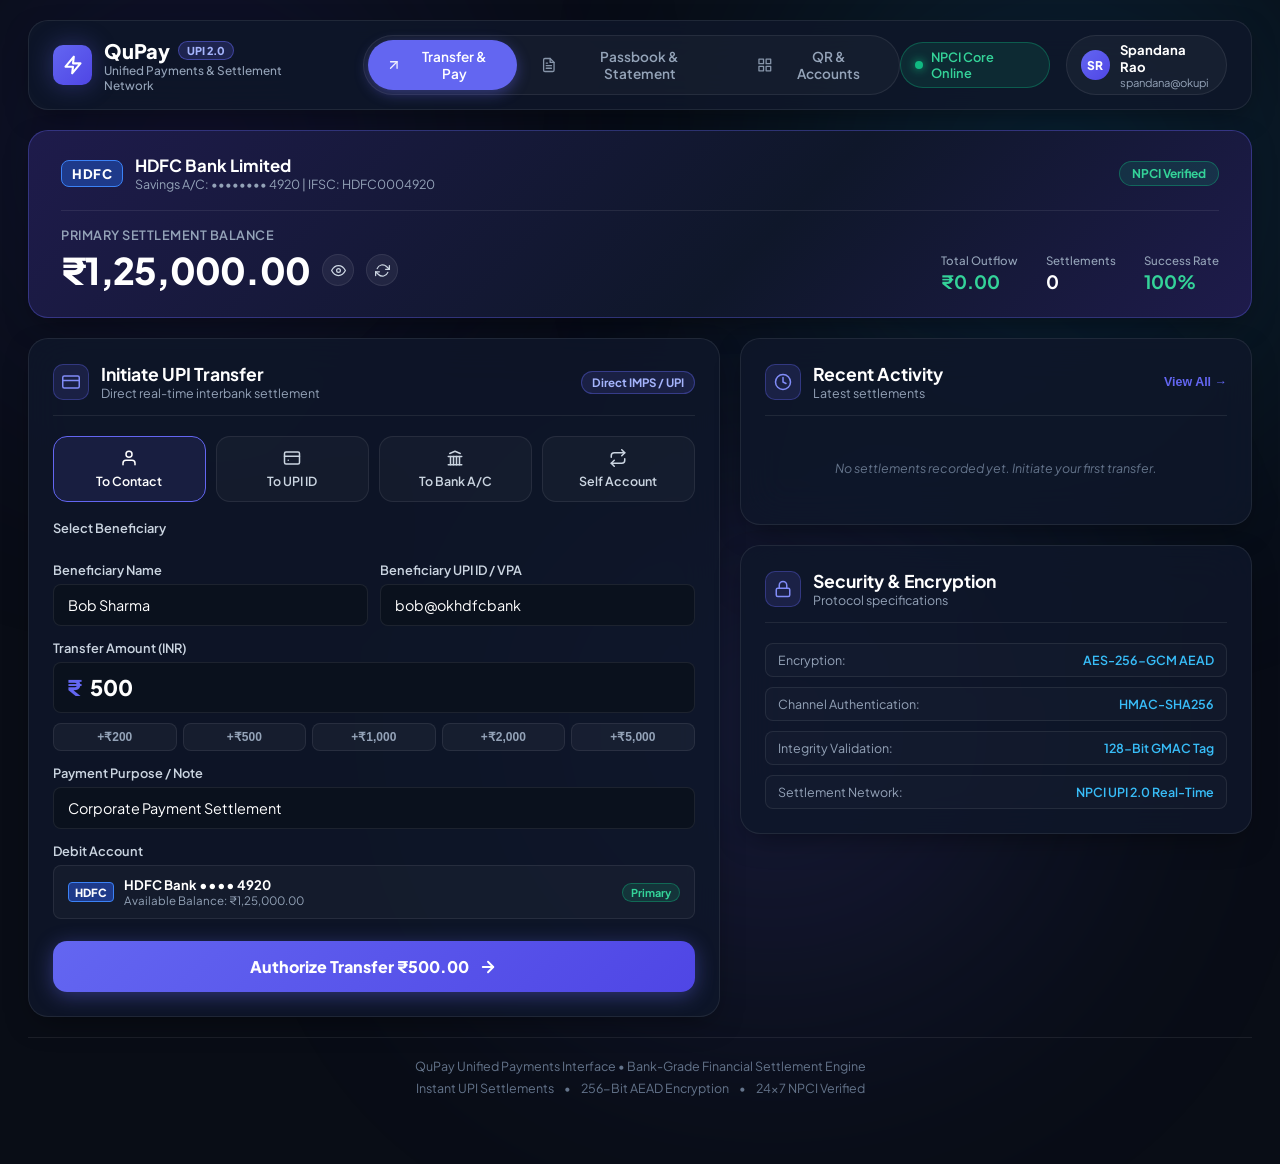
==== commit 210deacd: "feat: refine QuPay into a clean, corporate, professional FinTech UPI application with zero emojis an" ====
--- a/web/static/index.html
+++ b/web/static/index.html
@@ -3,7 +3,7 @@
 <head>
   <meta charset="UTF-8" />
   <meta name="viewport" content="width=device-width, initial-scale=1.0" />
-  <title>QuPay — Clean & Modern UPI Web Application</title>
+  <title>QuPay — Unified Payments Interface</title>
   <link rel="preconnect" href="https://fonts.googleapis.com" />
   <link rel="preconnect" href="https://fonts.gstatic.com" crossorigin />
   <link href="https://fonts.googleapis.com/css2?family=Plus+Jakarta+Sans:wght@400;500;600;700;800&family=JetBrains+Mono:wght@500;600;700&display=swap" rel="stylesheet" />
@@ -22,36 +22,48 @@
   <!-- Main Web App Layout -->
   <div class="app-layout">
     
-    <!-- Clean & Modern Header Navbar -->
+    <!-- Professional Header Navbar -->
     <header class="app-navbar">
       <div class="nav-left">
         <div class="app-brand">
           <div class="brand-badge-icon">
-            <span class="icon-bolt">⚡</span>
+            <svg width="20" height="20" viewBox="0 0 24 24" fill="none" stroke="currentColor" stroke-width="2.5" stroke-linecap="round" stroke-linejoin="round">
+              <polygon points="13 2 3 14 12 14 11 22 21 10 12 10 13 2"></polygon>
+            </svg>
           </div>
           <div>
-            <div class="brand-title">QuPay <span class="upi-tag">UPI</span></div>
-            <div class="brand-tagline">Fast & Secure Digital Payments</div>
+            <div class="brand-title">QuPay <span class="upi-tag">UPI 2.0</span></div>
+            <div class="brand-tagline">Unified Payments & Settlement Network</div>
           </div>
         </div>
 
         <!-- Navigation Tabs -->
         <nav class="nav-tabs">
           <button class="nav-tab active" data-tab="transfer-tab">
-            <span class="tab-icon">💸</span>
-            <span>Pay & Transfer</span>
+            <svg class="tab-svg" width="16" height="16" viewBox="0 0 24 24" fill="none" stroke="currentColor" stroke-width="2" stroke-linecap="round" stroke-linejoin="round">
+              <line x1="7" y1="17" x2="17" y2="7"></line>
+              <polyline points="7 7 17 7 17 17"></polyline>
+            </svg>
+            <span>Transfer & Pay</span>
           </button>
           <button class="nav-tab" data-tab="passbook-tab">
-            <span class="tab-icon">📑</span>
-            <span>Passbook & History</span>
+            <svg class="tab-svg" width="16" height="16" viewBox="0 0 24 24" fill="none" stroke="currentColor" stroke-width="2" stroke-linecap="round" stroke-linejoin="round">
+              <path d="M14 2H6a2 2 0 0 0-2 2v16a2 2 0 0 0 2 2h12a2 2 0 0 0 2-2V8z"></path>
+              <polyline points="14 2 14 8 20 8"></polyline>
+              <line x1="16" y1="13" x2="8" y2="13"></line>
+              <line x1="16" y1="17" x2="8" y2="17"></line>
+              <polyline points="10 9 9 9 8 9"></polyline>
+            </svg>
+            <span>Passbook & Statement</span>
           </button>
           <button class="nav-tab" data-tab="qr-tab">
-            <span class="tab-icon">📱</span>
-            <span>Scan & My QR</span>
-          </button>
-          <button class="nav-tab" data-tab="rewards-tab">
-            <span class="tab-icon">🎁</span>
-            <span>Rewards</span>
+            <svg class="tab-svg" width="16" height="16" viewBox="0 0 24 24" fill="none" stroke="currentColor" stroke-width="2" stroke-linecap="round" stroke-linejoin="round">
+              <rect x="3" y="3" width="7" height="7"></rect>
+              <rect x="14" y="3" width="7" height="7"></rect>
+              <rect x="14" y="14" width="7" height="7"></rect>
+              <rect x="3" y="14" width="7" height="7"></rect>
+            </svg>
+            <span>QR & Accounts</span>
           </button>
         </nav>
       </div>
@@ -60,7 +72,7 @@
         <!-- Live System Status -->
         <div class="status-indicator-pill">
           <span class="status-dot-green"></span>
-          <span>UPI Network Online</span>
+          <span>NPCI Core Online</span>
         </div>
 
         <!-- User Profile Pill -->
@@ -80,37 +92,48 @@
         <div class="bank-card-inner">
           <div class="card-top-row">
             <div class="bank-details">
-              <span class="bank-logo-emblem">🏛️</span>
+              <div class="bank-logo-badge">HDFC</div>
               <div>
                 <div class="bank-title">HDFC Bank Limited</div>
                 <div class="bank-meta font-mono">Savings A/C: •••••••• 4920 | IFSC: HDFC0004920</div>
               </div>
             </div>
-            <span class="verified-upi-badge">✔ NPCI Verified</span>
+            <span class="verified-upi-badge">NPCI Verified</span>
           </div>
 
           <div class="card-bottom-row">
             <div class="balance-container">
-              <span class="balance-caption">Primary Account Balance</span>
+              <span class="balance-caption">Primary Settlement Balance</span>
               <div class="balance-display-row">
                 <span class="balance-digits font-mono" id="main-balance-digits">₹1,25,000.00</span>
-                <button class="icon-toggle-btn" id="balance-eye-btn" title="Show/Hide Balance">👁️</button>
-                <button class="icon-toggle-btn" id="balance-refresh-btn" title="Refresh Balance">🔄</button>
+                <button class="icon-toggle-btn" id="balance-eye-btn" title="Toggle Balance Visibility">
+                  <svg width="15" height="15" viewBox="0 0 24 24" fill="none" stroke="currentColor" stroke-width="2" stroke-linecap="round" stroke-linejoin="round">
+                    <path d="M1 12s4-8 11-8 11 8 11 8-4 8-11 8-11-8-11-8z"></path>
+                    <circle cx="12" cy="12" r="3"></circle>
+                  </svg>
+                </button>
+                <button class="icon-toggle-btn" id="balance-refresh-btn" title="Refresh Balance">
+                  <svg width="15" height="15" viewBox="0 0 24 24" fill="none" stroke="currentColor" stroke-width="2" stroke-linecap="round" stroke-linejoin="round">
+                    <polyline points="23 4 23 10 17 10"></polyline>
+                    <polyline points="1 20 1 14 7 14"></polyline>
+                    <path d="M3.51 9a9 9 0 0 1 14.85-3.36L23 10M1 14l4.64 4.36A9 9 0 0 0 20.49 15"></path>
+                  </svg>
+                </button>
               </div>
             </div>
 
             <div class="account-kpi-group">
               <div class="kpi-unit">
-                <span class="kpi-lbl">Total Paid Out</span>
+                <span class="kpi-lbl">Total Outflow</span>
                 <span class="kpi-num font-mono text-emerald" id="kpi-total-paid">₹0.00</span>
               </div>
               <div class="kpi-unit">
-                <span class="kpi-lbl">Transactions</span>
+                <span class="kpi-lbl">Settlements</span>
                 <span class="kpi-num font-mono" id="kpi-txn-count">0</span>
               </div>
               <div class="kpi-unit">
-                <span class="kpi-lbl">Cashback Won</span>
-                <span class="kpi-num font-mono text-amber" id="kpi-rewards-total">₹150.00</span>
+                <span class="kpi-lbl">Success Rate</span>
+                <span class="kpi-num font-mono text-emerald">100%</span>
               </div>
             </div>
           </div>
@@ -118,7 +141,7 @@
       </div>
     </section>
 
-    <!-- TAB 1: Pay & Transfer Hub -->
+    <!-- TAB 1: Transfer & Pay Hub -->
     <main class="tab-pane active" id="pane-transfer-tab">
       <div class="transfer-dashboard-grid">
         
@@ -126,40 +149,64 @@
         <section class="card-surface payment-portal-card">
           <div class="card-heading-row">
             <div class="heading-group">
-              <span class="heading-icon">💸</span>
+              <div class="heading-icon-badge">
+                <svg width="18" height="18" viewBox="0 0 24 24" fill="none" stroke="currentColor" stroke-width="2" stroke-linecap="round" stroke-linejoin="round">
+                  <rect x="1" y="4" width="22" height="16" rx="2" ry="2"></rect>
+                  <line x1="1" y1="10" x2="23" y2="10"></line>
+                </svg>
+              </div>
               <div>
-                <h2 class="heading-title">Transfer Money via UPI</h2>
-                <p class="heading-sub">Instant zero-fee direct bank transfers</p>
-              </div>
-            </div>
-            <span class="badge-accent">Instant 24/7</span>
-          </div>
-
-          <!-- Quick Transfer Modes -->
+                <h2 class="heading-title">Initiate UPI Transfer</h2>
+                <p class="heading-sub">Direct real-time interbank settlement</p>
+              </div>
+            </div>
+            <span class="badge-accent">Direct IMPS / UPI</span>
+          </div>
+
+          <!-- Transfer Modes Grid -->
           <div class="transfer-modes-grid">
             <div class="mode-card active" id="mode-to-contact">
-              <span class="mode-icon">👤</span>
+              <svg width="18" height="18" viewBox="0 0 24 24" fill="none" stroke="currentColor" stroke-width="2" stroke-linecap="round" stroke-linejoin="round">
+                <path d="M20 21v-2a4 4 0 0 0-4-4H8a4 4 0 0 0-4 4v2"></path>
+                <circle cx="12" cy="7" r="4"></circle>
+              </svg>
               <span class="mode-name">To Contact</span>
             </div>
             <div class="mode-card" id="mode-to-upi">
-              <span class="mode-icon">🆔</span>
+              <svg width="18" height="18" viewBox="0 0 24 24" fill="none" stroke="currentColor" stroke-width="2" stroke-linecap="round" stroke-linejoin="round">
+                <rect x="2" y="4" width="20" height="16" rx="2"></rect>
+                <path d="M7 15h0M2 9.5h20"></path>
+              </svg>
               <span class="mode-name">To UPI ID</span>
             </div>
             <div class="mode-card" id="mode-to-bank">
-              <span class="mode-icon">🏛️</span>
+              <svg width="18" height="18" viewBox="0 0 24 24" fill="none" stroke="currentColor" stroke-width="2" stroke-linecap="round" stroke-linejoin="round">
+                <line x1="3" y1="21" x2="21" y2="21"></line>
+                <line x1="3" y1="10" x2="21" y2="10"></line>
+                <polyline points="5 6 12 3 19 6"></polyline>
+                <line x1="6" y1="10" x2="6" y2="21"></line>
+                <line x1="10" y1="10" x2="10" y2="21"></line>
+                <line x1="14" y1="10" x2="14" y2="21"></line>
+                <line x1="18" y1="10" x2="18" y2="21"></line>
+              </svg>
               <span class="mode-name">To Bank A/C</span>
             </div>
             <div class="mode-card" id="mode-self">
-              <span class="mode-icon">🔁</span>
-              <span class="mode-name">Self Transfer</span>
+              <svg width="18" height="18" viewBox="0 0 24 24" fill="none" stroke="currentColor" stroke-width="2" stroke-linecap="round" stroke-linejoin="round">
+                <polyline points="17 1 21 5 17 9"></polyline>
+                <path d="M3 11V9a4 4 0 0 1 4-4h14"></path>
+                <polyline points="7 23 3 19 7 15"></polyline>
+                <path d="M21 13v2a4 4 0 0 1-4 4H3"></path>
+              </svg>
+              <span class="mode-name">Self Account</span>
             </div>
           </div>
 
           <!-- Quick Contacts Selector -->
           <div class="contacts-selection-block">
-            <label class="form-label-text">Select Recent Recipient</label>
+            <label class="form-label-text">Select Beneficiary</label>
             <div class="contacts-cards-list" id="contacts-cards-list">
-              <!-- Dynamically populated contacts -->
+              <!-- Dynamically populated contacts with initials -->
             </div>
           </div>
 
@@ -167,18 +214,18 @@
           <div class="form-inputs-group">
             <div class="form-row-pair">
               <div class="form-field-unit">
-                <label class="field-caption" for="input-payee-name">Recipient Name</label>
+                <label class="field-caption" for="input-payee-name">Beneficiary Name</label>
                 <input type="text" id="input-payee-name" class="styled-input" placeholder="e.g. Bob Sharma" value="Bob Sharma" />
               </div>
               <div class="form-field-unit">
-                <label class="field-caption" for="input-payee-upi">UPI ID / VPA</label>
+                <label class="field-caption" for="input-payee-upi">Beneficiary UPI ID / VPA</label>
                 <input type="text" id="input-payee-upi" class="styled-input font-mono" placeholder="e.g. bob@okhdfcbank" value="bob@okhdfcbank" />
               </div>
             </div>
 
             <!-- Amount Input -->
             <div class="form-field-unit">
-              <label class="field-caption">Enter Amount (INR)</label>
+              <label class="field-caption">Transfer Amount (INR)</label>
               <div class="amount-box-wrapper">
                 <span class="currency-symbol">₹</span>
                 <input type="number" id="input-transfer-amount" class="styled-input amount-input font-mono" min="1" max="100000" step="50" value="500" />
@@ -196,15 +243,15 @@
             <!-- Note / Message -->
             <div class="form-field-unit">
               <label class="field-caption" for="input-transfer-note">Payment Purpose / Note</label>
-              <input type="text" id="input-transfer-note" class="styled-input" placeholder="e.g. Rent, Dinner, Coffee" value="UPI Transfer" />
+              <input type="text" id="input-transfer-note" class="styled-input" placeholder="e.g. Professional Services, Invoice Settlement" value="Corporate Payment Settlement" />
             </div>
 
             <!-- Select Debit Account -->
             <div class="form-field-unit">
-              <label class="field-caption">Debit From Account</label>
+              <label class="field-caption">Debit Account</label>
               <div class="debit-bank-dropdown">
                 <div class="debit-bank-info">
-                  <span class="bank-icon-pill">🏛️</span>
+                  <div class="bank-avatar-mini">HDFC</div>
                   <div>
                     <div class="debit-bank-name">HDFC Bank •••• 4920</div>
                     <div class="debit-bank-bal font-mono">Available Balance: ₹1,25,000.00</div>
@@ -216,68 +263,72 @@
 
             <!-- Primary Action Button -->
             <button type="button" id="btn-proceed-to-pay" class="btn-primary-payment">
-              <span>Pay ₹<span id="btn-amount-display">500.00</span></span>
-              <span class="btn-arrow">&rarr;</span>
+              <span>Authorize Transfer ₹<span id="btn-amount-display">500.00</span></span>
+              <svg width="18" height="18" viewBox="0 0 24 24" fill="none" stroke="currentColor" stroke-width="2.5" stroke-linecap="round" stroke-linejoin="round">
+                <line x1="5" y1="12" x2="19" y2="12"></line>
+                <polyline points="12 5 19 12 12 19"></polyline>
+              </svg>
             </button>
           </div>
         </section>
 
-        <!-- Right: Recent Activity & Quick Services -->
+        <!-- Right: Recent Activity Column -->
         <aside class="right-sidebar-column">
-          <!-- Recent Transactions Card -->
           <div class="card-surface recent-activity-card">
             <div class="card-heading-row">
               <div class="heading-group">
-                <span class="heading-icon">🕒</span>
+                <div class="heading-icon-badge">
+                  <svg width="18" height="18" viewBox="0 0 24 24" fill="none" stroke="currentColor" stroke-width="2" stroke-linecap="round" stroke-linejoin="round">
+                    <circle cx="12" cy="12" r="10"></circle>
+                    <polyline points="12 6 12 12 16 14"></polyline>
+                  </svg>
+                </div>
                 <div>
-                  <h3 class="heading-title">Recent Transactions</h3>
-                  <p class="heading-sub">Your latest payments</p>
+                  <h3 class="heading-title">Recent Activity</h3>
+                  <p class="heading-sub">Latest settlements</p>
                 </div>
               </div>
               <button class="btn-text-link" id="link-view-passbook">View All &rarr;</button>
             </div>
 
             <div class="recent-txns-feed" id="recent-txns-feed">
-              <div class="empty-state-text">No transactions recorded yet. Make your first payment.</div>
-            </div>
-          </div>
-
-          <!-- Quick Utilities & Bills Card -->
-          <div class="card-surface utility-services-card">
+              <div class="empty-state-text">No settlements recorded yet. Initiate your first transfer.</div>
+            </div>
+          </div>
+
+          <!-- Network Security & Encryption Info -->
+          <div class="card-surface network-security-card">
             <div class="card-heading-row">
               <div class="heading-group">
-                <span class="heading-icon">⚡</span>
+                <div class="heading-icon-badge">
+                  <svg width="18" height="18" viewBox="0 0 24 24" fill="none" stroke="currentColor" stroke-width="2" stroke-linecap="round" stroke-linejoin="round">
+                    <rect x="3" y="11" width="18" height="11" rx="2" ry="2"></rect>
+                    <path d="M7 11V7a5 5 0 0 1 10 0v4"></path>
+                  </svg>
+                </div>
                 <div>
-                  <h3 class="heading-title">Recharge & Pay Bills</h3>
-                  <p class="heading-sub">Popular services</p>
+                  <h3 class="heading-title">Security & Encryption</h3>
+                  <p class="heading-sub">Protocol specifications</p>
                 </div>
               </div>
             </div>
 
-            <div class="utilities-grid">
-              <div class="util-item">
-                <div class="util-icon-bg bg-blue">📱</div>
-                <span class="util-name">Mobile</span>
-              </div>
-              <div class="util-item">
-                <div class="util-icon-bg bg-amber">💡</div>
-                <span class="util-name">Electricity</span>
-              </div>
-              <div class="util-item">
-                <div class="util-icon-bg bg-emerald">📡</div>
-                <span class="util-name">DTH Cable</span>
-              </div>
-              <div class="util-item">
-                <div class="util-icon-bg bg-purple">💳</div>
-                <span class="util-name">Credit Card</span>
-              </div>
-              <div class="util-item">
-                <div class="util-icon-bg bg-rose">💧</div>
-                <span class="util-name">Water Bill</span>
-              </div>
-              <div class="util-item">
-                <div class="util-icon-bg bg-indigo">🚗</div>
-                <span class="util-name">FASTag</span>
+            <div class="security-specs-list">
+              <div class="spec-row">
+                <span class="spec-key">Encryption:</span>
+                <span class="spec-val font-mono">AES-256-GCM AEAD</span>
+              </div>
+              <div class="spec-row">
+                <span class="spec-key">Channel Authentication:</span>
+                <span class="spec-val font-mono">HMAC-SHA256</span>
+              </div>
+              <div class="spec-row">
+                <span class="spec-key">Integrity Validation:</span>
+                <span class="spec-val font-mono">128-Bit GMAC Tag</span>
+              </div>
+              <div class="spec-row">
+                <span class="spec-key">Settlement Network:</span>
+                <span class="spec-val font-mono">NPCI UPI 2.0 Real-Time</span>
               </div>
             </div>
           </div>
@@ -285,26 +336,40 @@
       </div>
     </main>
 
-    <!-- TAB 2: Passbook & Transaction History -->
+    <!-- TAB 2: Passbook & Statement -->
     <main class="tab-pane" id="pane-passbook-tab">
       <div class="card-surface passbook-full-card">
         <div class="card-heading-row">
           <div class="heading-group">
-            <span class="heading-icon">📑</span>
+            <div class="heading-icon-badge">
+              <svg width="18" height="18" viewBox="0 0 24 24" fill="none" stroke="currentColor" stroke-width="2" stroke-linecap="round" stroke-linejoin="round">
+                <path d="M14 2H6a2 2 0 0 0-2 2v16a2 2 0 0 0 2 2h12a2 2 0 0 0 2-2V8z"></path>
+                <polyline points="14 2 14 8 20 8"></polyline>
+                <line x1="16" y1="13" x2="8" y2="13"></line>
+                <line x1="16" y1="17" x2="8" y2="17"></line>
+              </svg>
+            </div>
             <div>
-              <h2 class="heading-title">UPI Passbook & Account Statement</h2>
-              <p class="heading-sub">Detailed record of all debits, credits, and settlements</p>
+              <h2 class="heading-title">Passbook & Account Statement</h2>
+              <p class="heading-sub">Immutable transaction log with UTR reference numbers</p>
             </div>
           </div>
 
           <!-- Filters & Actions -->
           <div class="passbook-actions-bar">
             <div class="filter-buttons-row">
-              <button class="filter-btn active" data-filter="ALL">All Transactions (<span id="count-all">0</span>)</button>
-              <button class="filter-btn" data-filter="SETTLED">Successful (<span id="count-settled">0</span>)</button>
+              <button class="filter-btn active" data-filter="ALL">All (<span id="count-all">0</span>)</button>
+              <button class="filter-btn" data-filter="SETTLED">Settled (<span id="count-settled">0</span>)</button>
               <button class="filter-btn" data-filter="BLOCKED">Failed (<span id="count-blocked">0</span>)</button>
             </div>
-            <button class="btn-action-refresh" id="btn-refresh-passbook">🔄 Refresh</button>
+            <button class="btn-action-refresh" id="btn-refresh-passbook">
+              <svg width="14" height="14" viewBox="0 0 24 24" fill="none" stroke="currentColor" stroke-width="2" stroke-linecap="round" stroke-linejoin="round">
+                <polyline points="23 4 23 10 17 10"></polyline>
+                <polyline points="1 20 1 14 7 14"></polyline>
+                <path d="M3.51 9a9 9 0 0 1 14.85-3.36L23 10M1 14l4.64 4.36A9 9 0 0 0 20.49 15"></path>
+              </svg>
+              <span>Refresh</span>
+            </button>
           </div>
         </div>
 
@@ -315,8 +380,8 @@
               <tr>
                 <th>UPI Ref / UTR No</th>
                 <th>Date & Time</th>
-                <th>Paid To (Payee)</th>
-                <th>Debit From (Payer)</th>
+                <th>Beneficiary (Payee)</th>
+                <th>Debit Account (Payer)</th>
                 <th>Amount</th>
                 <th>Status</th>
                 <th>Receipt</th>
@@ -324,7 +389,7 @@
             </thead>
             <tbody id="passbook-table-tbody">
               <tr class="empty-row">
-                <td colspan="7">No transactions found. Make a payment from the Pay & Transfer tab.</td>
+                <td colspan="7">No settlements found in ledger.</td>
               </tr>
             </tbody>
           </table>
@@ -332,7 +397,7 @@
       </div>
     </main>
 
-    <!-- TAB 3: Scan & My QR -->
+    <!-- TAB 3: QR & Linked Accounts -->
     <main class="tab-pane" id="pane-qr-tab">
       <div class="qr-management-grid">
         
@@ -340,10 +405,17 @@
         <div class="card-surface qr-display-card">
           <div class="card-heading-row">
             <div class="heading-group">
-              <span class="heading-icon">📱</span>
+              <div class="heading-icon-badge">
+                <svg width="18" height="18" viewBox="0 0 24 24" fill="none" stroke="currentColor" stroke-width="2" stroke-linecap="round" stroke-linejoin="round">
+                  <rect x="3" y="3" width="7" height="7"></rect>
+                  <rect x="14" y="3" width="7" height="7"></rect>
+                  <rect x="14" y="14" width="7" height="7"></rect>
+                  <rect x="3" y="14" width="7" height="7"></rect>
+                </svg>
+              </div>
               <div>
-                <h2 class="heading-title">My Personal UPI QR Code</h2>
-                <p class="heading-sub">Share with anyone to receive instant UPI payments</p>
+                <h2 class="heading-title">Account QR Code</h2>
+                <p class="heading-sub">Direct payment receiver QR</p>
               </div>
             </div>
           </div>
@@ -370,7 +442,7 @@
 
                 <!-- Center App Icon -->
                 <rect x="75" y="75" width="50" height="50" fill="#6366f1" rx="10"/>
-                <text x="100" y="108" font-size="26" text-anchor="middle" fill="#ffffff">⚡</text>
+                <path d="M100 86 L92 98 L99 98 L98 106 L108 94 L101 94 Z" fill="#ffffff"/>
 
                 <!-- Pattern Dots -->
                 <rect x="80" y="25" width="12" height="12" fill="#0f172a"/>
@@ -406,9 +478,15 @@
               <span class="qr-title-name">Spandana Rao</span>
               <div class="qr-upi-copy-row">
                 <span class="qr-upi-id font-mono" id="my-upi-id-text">spandana@okupi</span>
-                <button class="btn-copy-upi" id="btn-copy-upi" title="Copy UPI ID">📋 Copy</button>
-              </div>
-              <span class="qr-helper-text">Accepts payments from GPay, PhonePe, Paytm, BHIM & all UPI apps</span>
+                <button class="btn-copy-upi" id="btn-copy-upi" title="Copy UPI ID">
+                  <svg width="13" height="13" viewBox="0 0 24 24" fill="none" stroke="currentColor" stroke-width="2" stroke-linecap="round" stroke-linejoin="round">
+                    <rect x="9" y="9" width="13" height="13" rx="2" ry="2"></rect>
+                    <path d="M5 15H4a2 2 0 0 1-2-2V4a2 2 0 0 1 2-2h9a2 2 0 0 1 2 2v1"></path>
+                  </svg>
+                  <span>Copy</span>
+                </button>
+              </div>
+              <span class="qr-helper-text">Accepts all standard UPI payment applications</span>
             </div>
           </div>
         </div>
@@ -417,10 +495,16 @@
         <div class="card-surface accounts-list-card">
           <div class="card-heading-row">
             <div class="heading-group">
-              <span class="heading-icon">🏛️</span>
+              <div class="heading-icon-badge">
+                <svg width="18" height="18" viewBox="0 0 24 24" fill="none" stroke="currentColor" stroke-width="2" stroke-linecap="round" stroke-linejoin="round">
+                  <line x1="3" y1="21" x2="21" y2="21"></line>
+                  <line x1="3" y1="10" x2="21" y2="10"></line>
+                  <polyline points="5 6 12 3 19 6"></polyline>
+                </svg>
+              </div>
               <div>
                 <h2 class="heading-title">Linked Bank Accounts</h2>
-                <p class="heading-sub">Manage your bank accounts & UPI PIN</p>
+                <p class="heading-sub">Configured settlement accounts</p>
               </div>
             </div>
           </div>
@@ -428,43 +512,43 @@
           <div class="linked-accounts-list">
             <!-- Account 1 -->
             <div class="linked-bank-item active-bank">
-              <div class="bank-avatar-box">🏛️</div>
+              <div class="bank-avatar-box">HDFC</div>
               <div class="bank-info-col">
-                <div class="bank-title-name">HDFC Bank</div>
-                <div class="bank-acc-sub font-mono">A/C •••• 4920 • Savings</div>
+                <div class="bank-title-name">HDFC Bank Limited</div>
+                <div class="bank-acc-sub font-mono">A/C •••• 4920 • Savings Account</div>
                 <div class="bank-vpa font-mono">spandana@okhdfcbank</div>
               </div>
               <div class="bank-actions-col">
                 <span class="tag-primary">Primary</span>
-                <span class="bank-status-text">UPI PIN Set ✔</span>
+                <span class="bank-status-text">Active</span>
               </div>
             </div>
 
             <!-- Account 2 -->
             <div class="linked-bank-item">
-              <div class="bank-avatar-box">🏛️</div>
+              <div class="bank-avatar-box">ICICI</div>
               <div class="bank-info-col">
-                <div class="bank-title-name">ICICI Bank</div>
-                <div class="bank-acc-sub font-mono">A/C •••• 8102 • Savings</div>
+                <div class="bank-title-name">ICICI Bank Limited</div>
+                <div class="bank-acc-sub font-mono">A/C •••• 8102 • Savings Account</div>
                 <div class="bank-vpa font-mono">spandana@okicici</div>
               </div>
               <div class="bank-actions-col">
                 <button class="btn-set-primary">Set Primary</button>
-                <span class="bank-status-text">UPI PIN Set ✔</span>
+                <span class="bank-status-text">Active</span>
               </div>
             </div>
 
             <!-- Account 3 -->
             <div class="linked-bank-item">
-              <div class="bank-avatar-box">🏛️</div>
+              <div class="bank-avatar-box">SBI</div>
               <div class="bank-info-col">
                 <div class="bank-title-name">State Bank of India</div>
-                <div class="bank-acc-sub font-mono">A/C •••• 1934 • Savings</div>
+                <div class="bank-acc-sub font-mono">A/C •••• 1934 • Savings Account</div>
                 <div class="bank-vpa font-mono">spandana@oksbi</div>
               </div>
               <div class="bank-actions-col">
                 <button class="btn-set-primary">Set Primary</button>
-                <span class="bank-status-text">UPI PIN Set ✔</span>
+                <span class="bank-status-text">Active</span>
               </div>
             </div>
           </div>
@@ -472,63 +556,13 @@
       </div>
     </main>
 
-    <!-- TAB 4: Rewards & Cashbacks -->
-    <main class="tab-pane" id="pane-rewards-tab">
-      <div class="rewards-portal-grid">
-        <div class="card-surface rewards-hero-card">
-          <div class="rewards-hero-content">
-            <span class="rewards-emblem">🎁</span>
-            <div>
-              <h2 class="rewards-title">QuPay Rewards & Cashbacks</h2>
-              <p class="rewards-desc">Earn guaranteed cashback and discount scratch cards on every UPI payment!</p>
-            </div>
-          </div>
-          <div class="rewards-total-badge">
-            <span class="badge-lbl">Total Cash Won</span>
-            <span class="badge-amount font-mono">₹150.00</span>
-          </div>
-        </div>
-
-        <div class="scratch-cards-grid">
-          <div class="scratch-card unlocked">
-            <div class="card-inner">
-              <span class="reward-icon">🎉</span>
-              <div class="reward-amount font-mono">₹50 Cashback</div>
-              <div class="reward-note">Credited to HDFC Bank A/C</div>
-            </div>
-          </div>
-          <div class="scratch-card unlocked">
-            <div class="card-inner">
-              <span class="reward-icon">☕</span>
-              <div class="reward-amount font-mono">Flat 30% Off</div>
-              <div class="reward-note">Starbucks Coffee Voucher</div>
-            </div>
-          </div>
-          <div class="scratch-card unlocked">
-            <div class="card-inner">
-              <span class="reward-icon">🍕</span>
-              <div class="reward-amount font-mono">₹100 Off</div>
-              <div class="reward-note">Zomato Food Delivery</div>
-            </div>
-          </div>
-          <div class="scratch-card locked" id="next-scratch-card">
-            <div class="card-locked-inner">
-              <span class="lock-icon">🔒</span>
-              <div class="lock-title">Reward Locked</div>
-              <div class="lock-sub">Send money to unlock new scratch card</div>
-            </div>
-          </div>
-        </div>
-      </div>
-    </main>
-
-    <!-- Clean Footer -->
+    <!-- Professional Clean Footer -->
     <footer class="app-footer">
-      <div>QuPay UPI Application • Fast & Secure Unified Payments Interface</div>
+      <div>QuPay Unified Payments Interface • Bank-Grade Financial Settlement Engine</div>
       <div class="footer-links-row">
         <span>Instant UPI Settlements</span>
         <span>•</span>
-        <span>256-Bit Bank Grade Encryption</span>
+        <span>256-Bit AEAD Encryption</span>
         <span>•</span>
         <span>24x7 NPCI Verified</span>
       </div>
@@ -540,8 +574,11 @@
     <div class="pin-modal-container">
       <div class="pin-modal-header">
         <div class="pin-header-brand">
-          <span class="pin-brand-icon">⚡</span>
-          <span class="pin-brand-text">Authorize UPI Payment</span>
+          <svg width="18" height="18" viewBox="0 0 24 24" fill="none" stroke="#6366f1" stroke-width="2.5" stroke-linecap="round" stroke-linejoin="round">
+            <rect x="3" y="11" width="18" height="11" rx="2" ry="2"></rect>
+            <path d="M7 11V7a5 5 0 0 1 10 0v4"></path>
+          </svg>
+          <span class="pin-brand-text">Authorize Payment</span>
         </div>
         <button class="pin-close-btn" id="btn-close-pin-modal">✕</button>
       </div>
@@ -549,7 +586,7 @@
       <div class="pin-modal-body">
         <!-- Payee & Amount Summary -->
         <div class="payee-summary-card">
-          <div class="payee-avatar-circle">👤</div>
+          <div class="payee-avatar-circle" id="modal-payee-avatar">BS</div>
           <div class="payee-details-col">
             <div class="payee-name-heading" id="modal-payee-name">Bob Sharma</div>
             <div class="payee-upi-text font-mono" id="modal-payee-upi">bob@okhdfcbank</div>
@@ -566,7 +603,7 @@
             <div class="pin-bubble" id="pin-b-3"></div>
             <div class="pin-bubble" id="pin-b-4"></div>
           </div>
-          <div class="pin-security-note">🔒 Secured by 256-Bit Bank Grade Encryption</div>
+          <div class="pin-security-note">Secured by 256-Bit Bank Grade Encryption</div>
         </div>
 
         <!-- Numeric Keypad -->
@@ -582,7 +619,7 @@
           <button type="button" class="keypad-digit-btn" data-key="9">9</button>
           <button type="button" class="keypad-digit-btn key-action-clear" id="key-action-clear">CLEAR</button>
           <button type="button" class="keypad-digit-btn" data-key="0">0</button>
-          <button type="button" class="keypad-digit-btn key-action-pay" id="key-action-pay">✔ PAY</button>
+          <button type="button" class="keypad-digit-btn key-action-pay" id="key-action-pay">AUTHORIZE</button>
         </div>
       </div>
     </div>
@@ -593,20 +630,24 @@
     <div class="receipt-modal-container">
       <!-- Success Header Banner -->
       <div class="receipt-banner-header">
-        <div class="receipt-check-circle">✔</div>
-        <div class="receipt-main-title">Payment Successful!</div>
+        <div class="receipt-check-circle">
+          <svg width="24" height="24" viewBox="0 0 24 24" fill="none" stroke="currentColor" stroke-width="3" stroke-linecap="round" stroke-linejoin="round">
+            <polyline points="20 6 9 17 4 12"></polyline>
+          </svg>
+        </div>
+        <div class="receipt-main-title">Payment Successful</div>
         <div class="receipt-time-stamp" id="receipt-timestamp">16 Sep 2026, 12:00 PM</div>
       </div>
 
       <div class="receipt-inner-body">
         <div class="receipt-amount-display">
-          <span class="amount-title-lbl">Amount Paid</span>
+          <span class="amount-title-lbl">Settled Amount</span>
           <span class="amount-number-val font-mono" id="receipt-amount-val">₹500.00</span>
         </div>
 
         <div class="receipt-info-grid">
           <div class="info-row">
-            <span class="info-lbl">Paid To:</span>
+            <span class="info-lbl">Beneficiary:</span>
             <div class="info-val-col">
               <span class="val-bold" id="receipt-payee-name">Bob Sharma</span>
               <span class="val-mono font-mono" id="receipt-payee-upi">bob@okhdfcbank</span>
@@ -614,7 +655,7 @@
           </div>
 
           <div class="info-row">
-            <span class="info-lbl">Debited From:</span>
+            <span class="info-lbl">Debited Account:</span>
             <div class="info-val-col">
               <span class="val-bold">HDFC Bank •••• 4920</span>
               <span class="val-mono font-mono" id="receipt-payer-upi">spandana@okupi</span>
@@ -628,21 +669,12 @@
 
           <div class="info-row">
             <span class="info-lbl">Payment Mode:</span>
-            <span class="val-bold">Instant UPI 2.0</span>
+            <span class="val-bold">NPCI UPI Instant</span>
           </div>
 
           <div class="info-row">
-            <span class="info-lbl">Note:</span>
-            <span class="val-bold" id="receipt-note-val">UPI Transfer</span>
-          </div>
-        </div>
-
-        <!-- Reward Card Banner -->
-        <div class="receipt-reward-unlocked">
-          <span class="reward-icon-sm">🎁</span>
-          <div>
-            <div class="reward-unlocked-title">You won a Scratch Card!</div>
-            <div class="reward-unlocked-sub">Check your rewards tab to claim cash reward</div>
+            <span class="info-lbl">Purpose Note:</span>
+            <span class="val-bold" id="receipt-note-val">Corporate Payment Settlement</span>
           </div>
         </div>
       </div>
--- a/web/static/style.css
+++ b/web/static/style.css
@@ -1,13 +1,13 @@
 /* ==========================================================================
    QuPay UPI Web Application Stylesheet
-   Modern, Clean, and Premium FinTech Interface (Inspired by PhonePe, GPay, Cred)
+   Corporate, Clean, and Professional FinTech Interface (Zero Emojis, Crisp SVGs)
    ========================================================================== */
 
 :root {
   /* Core Theme Colors */
-  --bg-main: #0a0e1a;
-  --bg-surface: rgba(16, 24, 40, 0.75);
-  --bg-surface-elevated: rgba(22, 32, 54, 0.85);
+  --bg-main: #090d16;
+  --bg-surface: rgba(15, 23, 42, 0.85);
+  --bg-surface-elevated: rgba(22, 32, 54, 0.95);
   --bg-input: rgba(11, 17, 30, 0.95);
   
   --border-subtle: rgba(255, 255, 255, 0.08);
@@ -27,7 +27,6 @@
   --grad-primary: linear-gradient(135deg, #6366f1 0%, #4f46e5 100%);
   --grad-cyan: linear-gradient(135deg, #0ea5e9 0%, #2563eb 100%);
   --grad-emerald: linear-gradient(135deg, #10b981 0%, #059669 100%);
-  --grad-amber: linear-gradient(135deg, #f59e0b 0%, #d97706 100%);
   --grad-bank-card: linear-gradient(135deg, #1e1b4b 0%, #0f172a 60%, #1e1b4b 100%);
 
   /* Typography */
@@ -69,7 +68,7 @@
   filter: blur(140px);
   pointer-events: none;
   z-index: 0;
-  opacity: 0.4;
+  opacity: 0.35;
 }
 
 .glow-top-left {
@@ -182,20 +181,19 @@
 }
 
 .brand-badge-icon {
-  width: 42px;
-  height: 42px;
+  width: 40px;
+  height: 40px;
   background: var(--grad-primary);
-  border-radius: 12px;
+  border-radius: 10px;
   display: flex;
   align-items: center;
   justify-content: center;
-  font-size: 1.3rem;
   color: #fff;
   box-shadow: var(--shadow-glow-indigo);
 }
 
 .brand-title {
-  font-size: 1.3rem;
+  font-size: 1.25rem;
   font-weight: 800;
   color: #fff;
   display: flex;
@@ -254,6 +252,10 @@
   box-shadow: 0 4px 14px rgba(99, 102, 241, 0.4);
 }
 
+.tab-svg {
+  opacity: 0.9;
+}
+
 .nav-right {
   display: flex;
   align-items: center;
@@ -360,8 +362,15 @@
   gap: 12px;
 }
 
-.bank-logo-emblem {
-  font-size: 1.8rem;
+.bank-logo-badge {
+  padding: 4px 10px;
+  background: #1e3a8a;
+  border: 1px solid #3b82f6;
+  border-radius: var(--radius-sm);
+  font-weight: 800;
+  font-size: 0.82rem;
+  letter-spacing: 0.04em;
+  color: #fff;
 }
 
 .bank-title {
@@ -430,7 +439,6 @@
   align-items: center;
   justify-content: center;
   color: #cbd5e1;
-  font-size: 0.95rem;
   cursor: pointer;
   transition: all 0.2s;
 }
@@ -502,8 +510,16 @@
   gap: 12px;
 }
 
-.heading-icon {
-  font-size: 1.4rem;
+.heading-icon-badge {
+  width: 36px;
+  height: 36px;
+  border-radius: 10px;
+  background: rgba(99, 102, 241, 0.15);
+  border: 1px solid rgba(99, 102, 241, 0.35);
+  display: flex;
+  align-items: center;
+  justify-content: center;
+  color: #818cf8;
 }
 
 .heading-title {
@@ -554,16 +570,17 @@
   border: 1px solid var(--border-subtle);
   border-radius: var(--radius-md);
   cursor: pointer;
+  color: #cbd5e1;
   transition: all 0.2s ease;
 }
 
 .mode-card:hover, .mode-card.active {
   background: rgba(99, 102, 241, 0.12);
   border-color: var(--color-primary);
-}
-
-.mode-icon { font-size: 1.3rem; }
-.mode-name { font-size: 0.78rem; font-weight: 600; color: #fff; }
+  color: #fff;
+}
+
+.mode-name { font-size: 0.78rem; font-weight: 600; }
 
 /* Contacts List */
 .contacts-selection-block {
@@ -602,7 +619,20 @@
   border-color: var(--color-primary);
 }
 
-.cp-avatar { font-size: 1.4rem; }
+.cp-initials-badge {
+  width: 34px;
+  height: 34px;
+  border-radius: 8px;
+  background: #1e293b;
+  border: 1px solid rgba(255, 255, 255, 0.1);
+  display: flex;
+  align-items: center;
+  justify-content: center;
+  font-size: 0.78rem;
+  font-weight: 800;
+  color: #38bdf8;
+}
+
 .cp-name { font-size: 0.82rem; font-weight: 700; color: #fff; }
 .cp-upi { font-size: 0.68rem; color: #94a3b8; }
 
@@ -704,7 +734,15 @@
   border-radius: var(--radius-sm);
 }
 
-.bank-icon-pill { font-size: 1.2rem; }
+.bank-avatar-mini {
+  padding: 2px 6px;
+  background: #1e3a8a;
+  border: 1px solid #3b82f6;
+  border-radius: 4px;
+  font-size: 0.7rem;
+  font-weight: 800;
+  color: #fff;
+}
 
 .debit-bank-info {
   display: flex;
@@ -792,55 +830,30 @@
   font-style: italic;
 }
 
-.utilities-grid {
-  display: grid;
-  grid-template-columns: repeat(3, 1fr);
-  gap: 12px;
-}
-
-.util-item {
-  display: flex;
-  flex-direction: column;
-  align-items: center;
-  gap: 6px;
-  padding: 12px 8px;
+/* Security Specs List */
+.security-specs-list {
+  display: flex;
+  flex-direction: column;
+  gap: 10px;
+}
+
+.spec-row {
+  display: flex;
+  justify-content: space-between;
+  align-items: center;
+  padding: 8px 12px;
   background: rgba(255, 255, 255, 0.02);
   border: 1px solid var(--border-subtle);
   border-radius: var(--radius-sm);
-  cursor: pointer;
-  transition: all 0.2s;
-}
-
-.util-item:hover {
-  background: rgba(255, 255, 255, 0.06);
-}
-
-.util-icon-bg {
-  width: 38px;
-  height: 38px;
-  border-radius: 10px;
-  display: flex;
-  align-items: center;
-  justify-content: center;
-  font-size: 1.2rem;
-}
-
-.bg-blue { background: rgba(14, 165, 233, 0.2); }
-.bg-amber { background: rgba(245, 158, 11, 0.2); }
-.bg-emerald { background: rgba(16, 185, 129, 0.2); }
-.bg-purple { background: rgba(139, 92, 246, 0.2); }
-.bg-rose { background: rgba(244, 63, 94, 0.2); }
-.bg-indigo { background: rgba(99, 102, 241, 0.2); }
-
-.util-name {
-  font-size: 0.72rem;
-  font-weight: 600;
-  color: #cbd5e1;
-}
+  font-size: 0.78rem;
+}
+
+.spec-key { color: #94a3b8; }
+.spec-val { color: #38bdf8; font-weight: 600; }
 
 /* ==========================================================================
    Tab 2: Passbook & Statement
-   ========================================================================== */
+   ========================================================================= */
 .passbook-actions-bar {
   display: flex;
   align-items: center;
@@ -871,12 +884,16 @@
 }
 
 .btn-action-refresh {
-  padding: 6px 12px;
+  display: flex;
+  align-items: center;
+  gap: 6px;
+  padding: 6px 14px;
   background: rgba(255, 255, 255, 0.05);
   border: 1px solid var(--border-subtle);
   border-radius: var(--radius-full);
   color: #cbd5e1;
   font-size: 0.8rem;
+  font-weight: 600;
   cursor: pointer;
 }
 
@@ -934,7 +951,7 @@
 }
 
 .btn-view-receipt {
-  padding: 4px 10px;
+  padding: 4px 12px;
   background: rgba(255, 255, 255, 0.06);
   border: 1px solid var(--border-subtle);
   border-radius: var(--radius-sm);
@@ -958,7 +975,7 @@
 }
 
 /* ==========================================================================
-   Tab 3: Scan & My QR
+   Tab 3: QR & Linked Accounts
    ========================================================================== */
 .qr-management-grid {
   display: grid;
@@ -1006,12 +1023,16 @@
 }
 
 .btn-copy-upi {
-  padding: 3px 8px;
+  display: flex;
+  align-items: center;
+  gap: 4px;
+  padding: 4px 10px;
   background: rgba(255, 255, 255, 0.06);
   border: 1px solid var(--border-subtle);
   border-radius: var(--radius-sm);
   color: #fff;
-  font-size: 0.72rem;
+  font-size: 0.74rem;
+  font-weight: 600;
   cursor: pointer;
 }
 
@@ -1041,7 +1062,16 @@
   background: rgba(99, 102, 241, 0.05);
 }
 
-.bank-avatar-box { font-size: 1.6rem; }
+.bank-avatar-box {
+  padding: 4px 8px;
+  background: #1e293b;
+  border: 1px solid rgba(255, 255, 255, 0.1);
+  border-radius: 6px;
+  font-size: 0.75rem;
+  font-weight: 800;
+  color: #38bdf8;
+}
+
 .bank-info-col { flex: 1; margin-left: 14px; }
 .bank-title-name { font-size: 0.9rem; font-weight: 700; color: #fff; }
 .bank-acc-sub { font-size: 0.75rem; color: #94a3b8; }
@@ -1077,72 +1107,6 @@
   font-size: 0.7rem;
   cursor: pointer;
 }
-
-/* ==========================================================================
-   Tab 4: Rewards Grid
-   ========================================================================== */
-.rewards-portal-grid {
-  display: flex;
-  flex-direction: column;
-  gap: 20px;
-}
-
-.rewards-hero-card {
-  display: flex;
-  align-items: center;
-  justify-content: space-between;
-  background: linear-gradient(135deg, rgba(99, 102, 241, 0.2) 0%, rgba(15, 23, 42, 0.9) 100%);
-  border: 1px solid rgba(99, 102, 241, 0.35);
-}
-
-.rewards-hero-content {
-  display: flex;
-  align-items: center;
-  gap: 16px;
-}
-
-.rewards-emblem { font-size: 2.2rem; }
-.rewards-title { font-size: 1.25rem; font-weight: 800; color: #fff; }
-.rewards-desc { font-size: 0.82rem; color: #cbd5e1; }
-
-.rewards-total-badge {
-  display: flex;
-  flex-direction: column;
-  align-items: flex-end;
-  gap: 2px;
-}
-
-.badge-lbl { font-size: 0.75rem; color: #94a3b8; }
-.badge-amount { font-size: 1.6rem; font-weight: 800; color: #fbbf24; }
-
-.scratch-cards-grid {
-  display: grid;
-  grid-template-columns: repeat(4, 1fr);
-  gap: 16px;
-}
-
-.scratch-card {
-  background: var(--bg-surface);
-  border: 1px solid var(--border-subtle);
-  border-radius: var(--radius-md);
-  padding: 24px 16px;
-  text-align: center;
-  display: flex;
-  flex-direction: column;
-  align-items: center;
-  justify-content: center;
-  box-shadow: var(--shadow-card);
-}
-
-.scratch-card.locked {
-  background: rgba(255, 255, 255, 0.02);
-  border-style: dashed;
-}
-
-.reward-icon, .lock-icon { font-size: 2rem; margin-bottom: 8px; }
-.reward-amount { font-size: 1rem; font-weight: 800; color: #34d399; }
-.reward-note, .lock-sub { font-size: 0.72rem; color: #94a3b8; margin-top: 4px; }
-.lock-title { font-size: 0.9rem; font-weight: 700; color: #cbd5e1; }
 
 /* ==========================================================================
    4-Digit Interactive UPI PIN Modal
@@ -1192,7 +1156,6 @@
   gap: 8px;
 }
 
-.pin-brand-icon { font-size: 1.2rem; color: #6366f1; }
 .pin-brand-text { font-size: 0.88rem; font-weight: 700; color: #fff; }
 
 .pin-close-btn {
@@ -1220,7 +1183,20 @@
   border-radius: var(--radius-md);
 }
 
-.payee-avatar-circle { font-size: 1.5rem; }
+.payee-avatar-circle {
+  width: 36px;
+  height: 36px;
+  border-radius: 8px;
+  background: #1e293b;
+  border: 1px solid rgba(255, 255, 255, 0.1);
+  display: flex;
+  align-items: center;
+  justify-content: center;
+  font-size: 0.82rem;
+  font-weight: 800;
+  color: #38bdf8;
+}
+
 .payee-details-col { flex: 1; margin-left: 12px; }
 .payee-name-heading { font-size: 0.88rem; font-weight: 700; color: #fff; }
 .payee-upi-text { font-size: 0.72rem; color: #94a3b8; }
@@ -1301,8 +1277,9 @@
 }
 
 .key-action-pay {
-  font-size: 0.85rem;
-  font-weight: 800;
+  font-size: 0.8rem;
+  font-weight: 800;
+  letter-spacing: 0.04em;
   background: var(--grad-primary);
   color: #fff;
   border: none;
@@ -1334,7 +1311,6 @@
   border-radius: 50%;
   background: #10b981;
   color: #fff;
-  font-size: 1.6rem;
   display: flex;
   align-items: center;
   justify-content: center;
@@ -1389,20 +1365,6 @@
 .info-val-col { display: flex; flex-direction: column; align-items: flex-end; }
 .val-bold { font-weight: 700; color: #fff; }
 .val-mono { font-size: 0.74rem; color: #94a3b8; }
-
-.receipt-reward-unlocked {
-  display: flex;
-  align-items: center;
-  gap: 12px;
-  padding: 12px 14px;
-  background: rgba(245, 158, 11, 0.12);
-  border: 1px solid rgba(245, 158, 11, 0.35);
-  border-radius: var(--radius-md);
-}
-
-.reward-icon-sm { font-size: 1.5rem; }
-.reward-unlocked-title { font-size: 0.82rem; font-weight: 700; color: #fbbf24; }
-.reward-unlocked-sub { font-size: 0.72rem; color: #fde68a; }
 
 .receipt-footer-actions {
   padding: 16px 24px;
@@ -1446,9 +1408,6 @@
 @media (max-width: 1100px) {
   .transfer-dashboard-grid, .qr-management-grid {
     grid-template-columns: 1fr;
-  }
-  .scratch-cards-grid {
-    grid-template-columns: repeat(2, 1fr);
   }
 }
 
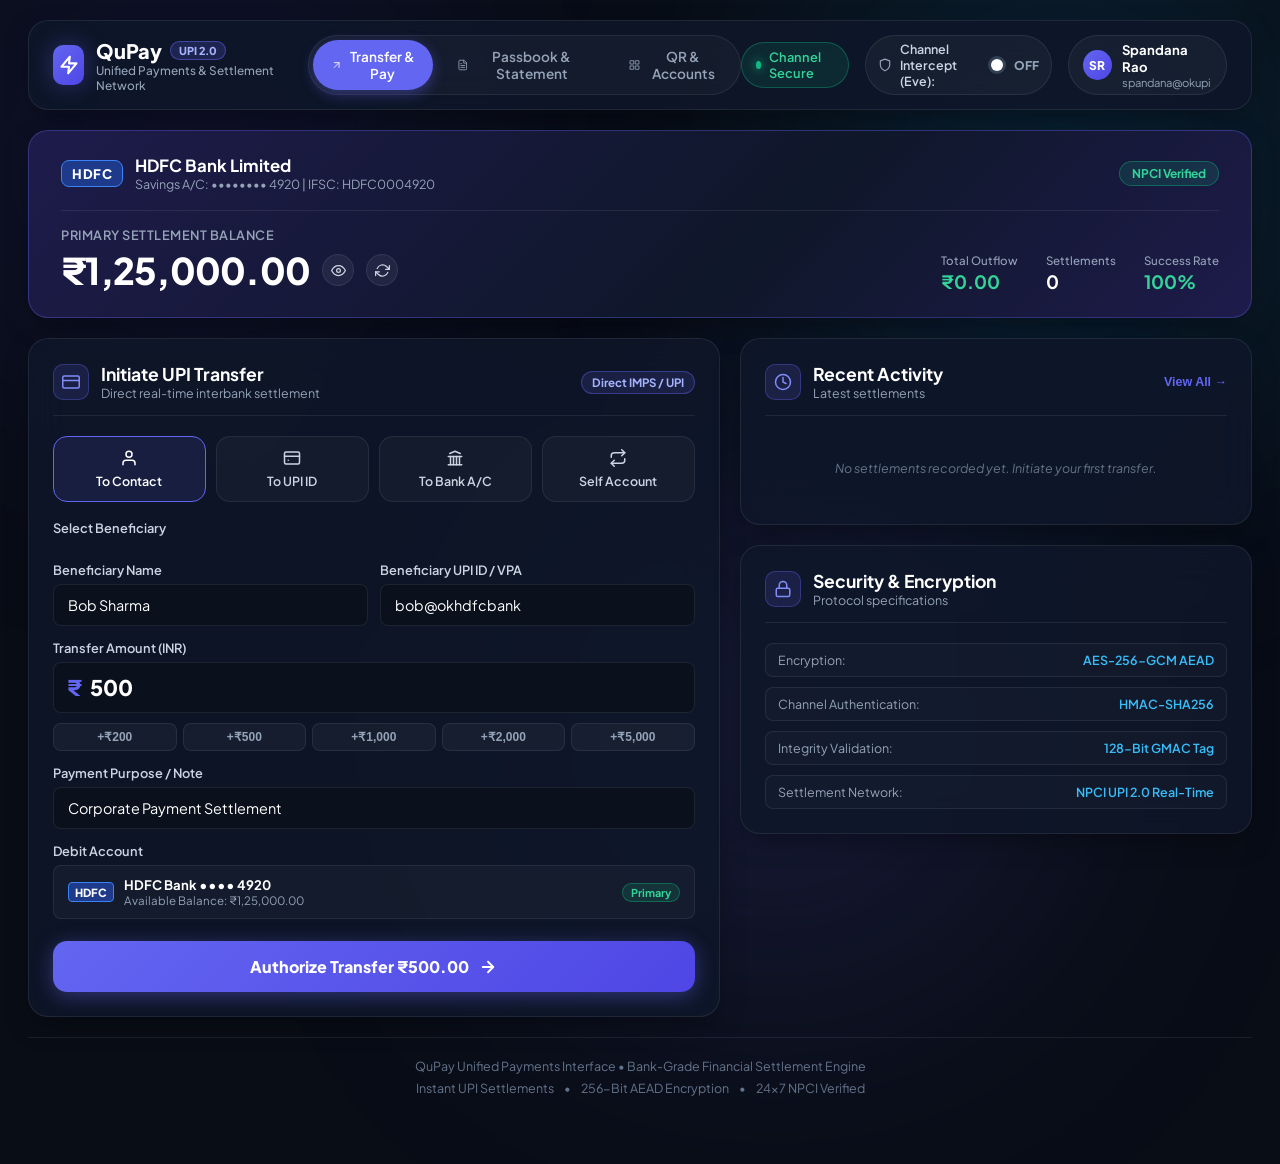
==== commit fda80d87: "feat: implement clean payment failed error detection on channel interception with diagnostic alert m" ====
--- a/web/static/index.html
+++ b/web/static/index.html
@@ -70,9 +70,24 @@
 
       <div class="nav-right">
         <!-- Live System Status -->
-        <div class="status-indicator-pill">
-          <span class="status-dot-green"></span>
-          <span>NPCI Core Online</span>
+        <div class="status-indicator-pill" id="nav-system-status">
+          <span class="status-dot-green" id="nav-status-dot"></span>
+          <span id="nav-status-text">Channel Secure</span>
+        </div>
+
+        <!-- Channel Interception Simulator Toggle -->
+        <div class="channel-interception-toggle" id="channel-interception-toggle">
+          <span class="toggle-icon-wrap">
+            <svg width="14" height="14" viewBox="0 0 24 24" fill="none" stroke="currentColor" stroke-width="2" stroke-linecap="round" stroke-linejoin="round">
+              <path d="M12 22s8-4 8-10V5l-8-3-8 3v7c0 6 8 10 8 10z"></path>
+            </svg>
+          </span>
+          <span class="toggle-lbl">Channel Intercept (Eve):</span>
+          <label class="switch-clean">
+            <input type="checkbox" id="eve-toggle-switch" />
+            <span class="slider-clean"></span>
+          </label>
+          <span class="toggle-state font-mono" id="eve-toggle-state">OFF</span>
         </div>
 
         <!-- User Profile Pill -->
@@ -625,23 +640,23 @@
     </div>
   </div>
 
-  <!-- UPI PAYMENT SUCCESS / RECEIPT MODAL -->
+  <!-- UPI PAYMENT SUCCESS / FAILED RECEIPT MODAL -->
   <div class="modal-overlay hidden" id="modal-receipt-overlay">
     <div class="receipt-modal-container">
-      <!-- Success Header Banner -->
-      <div class="receipt-banner-header">
-        <div class="receipt-check-circle">
-          <svg width="24" height="24" viewBox="0 0 24 24" fill="none" stroke="currentColor" stroke-width="3" stroke-linecap="round" stroke-linejoin="round">
+      <!-- Dynamic Header Banner (Success / Error Detected) -->
+      <div class="receipt-banner-header" id="receipt-banner-header">
+        <div class="receipt-check-circle" id="receipt-icon-container">
+          <svg id="receipt-svg-icon" width="24" height="24" viewBox="0 0 24 24" fill="none" stroke="currentColor" stroke-width="3" stroke-linecap="round" stroke-linejoin="round">
             <polyline points="20 6 9 17 4 12"></polyline>
           </svg>
         </div>
-        <div class="receipt-main-title">Payment Successful</div>
+        <div class="receipt-main-title" id="receipt-main-title">Payment Successful</div>
         <div class="receipt-time-stamp" id="receipt-timestamp">16 Sep 2026, 12:00 PM</div>
       </div>
 
       <div class="receipt-inner-body">
         <div class="receipt-amount-display">
-          <span class="amount-title-lbl">Settled Amount</span>
+          <span class="amount-title-lbl" id="receipt-amount-title">Settled Amount</span>
           <span class="amount-number-val font-mono" id="receipt-amount-val">₹500.00</span>
         </div>
 
@@ -655,7 +670,7 @@
           </div>
 
           <div class="info-row">
-            <span class="info-lbl">Debited Account:</span>
+            <span class="info-lbl">Debit Account:</span>
             <div class="info-val-col">
               <span class="val-bold">HDFC Bank •••• 4920</span>
               <span class="val-mono font-mono" id="receipt-payer-upi">spandana@okupi</span>
@@ -677,6 +692,21 @@
             <span class="val-bold" id="receipt-note-val">Corporate Payment Settlement</span>
           </div>
         </div>
+
+        <!-- Error Diagnostic Box (shown only when payment fails / Eve detected) -->
+        <div class="error-diagnostic-card hidden" id="receipt-error-diagnostic">
+          <div class="error-diagnostic-header">
+            <svg width="16" height="16" viewBox="0 0 24 24" fill="none" stroke="#f43f5e" stroke-width="2.5" stroke-linecap="round" stroke-linejoin="round">
+              <circle cx="12" cy="12" r="10"></circle>
+              <line x1="12" y1="8" x2="12" y2="12"></line>
+              <line x1="12" y1="16" x2="12.01" y2="16"></line>
+            </svg>
+            <span class="error-diagnostic-title">SECURITY ERROR DETECTED</span>
+          </div>
+          <p class="error-diagnostic-text" id="receipt-error-text">
+            Unauthorized channel interception detected. Communication compromised. Payment was blocked to protect funds. Zero balance was deducted.
+          </p>
+        </div>
       </div>
 
       <div class="receipt-footer-actions">
--- a/web/static/style.css
+++ b/web/static/style.css
@@ -1337,6 +1337,137 @@
   gap: 16px;
 }
 
+/* Channel Interception Toggle */
+.channel-interception-toggle {
+  display: flex;
+  align-items: center;
+  gap: 8px;
+  padding: 5px 12px;
+  background: rgba(255, 255, 255, 0.04);
+  border: 1px solid var(--border-subtle);
+  border-radius: var(--radius-full);
+  font-size: 0.8rem;
+  transition: all 0.2s ease;
+}
+
+.channel-interception-toggle.active {
+  background: rgba(244, 63, 94, 0.15);
+  border-color: rgba(244, 63, 94, 0.5);
+  box-shadow: 0 0 15px rgba(244, 63, 94, 0.25);
+}
+
+.toggle-icon-wrap {
+  display: flex;
+  align-items: center;
+  color: #94a3b8;
+}
+
+.channel-interception-toggle.active .toggle-icon-wrap {
+  color: #f43f5e;
+}
+
+.toggle-lbl {
+  color: #cbd5e1;
+  font-size: 0.78rem;
+  font-weight: 600;
+}
+
+.toggle-state {
+  font-size: 0.75rem;
+  font-weight: 800;
+  color: #94a3b8;
+}
+
+.channel-interception-toggle.active .toggle-state {
+  color: #f43f5e;
+}
+
+/* Clean Switch */
+.switch-clean {
+  position: relative;
+  display: inline-block;
+  width: 32px;
+  height: 18px;
+}
+
+.switch-clean input {
+  opacity: 0;
+  width: 0;
+  height: 0;
+}
+
+.slider-clean {
+  position: absolute;
+  cursor: pointer;
+  inset: 0;
+  background-color: #334155;
+  transition: .25s;
+  border-radius: 20px;
+}
+
+.slider-clean:before {
+  position: absolute;
+  content: "";
+  height: 12px;
+  width: 12px;
+  left: 3px;
+  bottom: 3px;
+  background-color: white;
+  transition: .25s;
+  border-radius: 50%;
+}
+
+input:checked + .slider-clean {
+  background-color: #f43f5e;
+}
+
+input:checked + .slider-clean:before {
+  transform: translateX(14px);
+}
+
+/* Receipt Modal & Error Mode */
+.receipt-banner-header.error-mode {
+  background: linear-gradient(135deg, rgba(239, 68, 68, 0.25) 0%, rgba(15, 23, 42, 0.95) 100%);
+}
+
+.receipt-check-circle.error-circle {
+  background: #ef4444;
+  box-shadow: 0 0 20px rgba(239, 68, 68, 0.5);
+}
+
+.error-diagnostic-card {
+  padding: 14px 16px;
+  background: rgba(239, 68, 68, 0.12);
+  border: 1px solid rgba(239, 68, 68, 0.35);
+  border-radius: var(--radius-md);
+  display: flex;
+  flex-direction: column;
+  gap: 6px;
+}
+
+.error-diagnostic-card.hidden {
+  display: none;
+}
+
+.error-diagnostic-header {
+  display: flex;
+  align-items: center;
+  gap: 8px;
+}
+
+.error-diagnostic-title {
+  font-size: 0.78rem;
+  font-weight: 800;
+  color: #f87171;
+  letter-spacing: 0.04em;
+}
+
+.error-diagnostic-text {
+  font-size: 0.76rem;
+  color: #fecaca;
+  line-height: 1.4;
+}
+
 .receipt-amount-display {
   display: flex;
   justify-content: space-between;
@@ -1347,6 +1478,7 @@
 
 .amount-title-lbl { font-size: 0.85rem; color: #94a3b8; }
 .amount-number-val { font-size: 1.6rem; font-weight: 800; color: #34d399; }
+.amount-number-val.error-val { color: #f87171; }
 
 .receipt-info-grid {
   display: flex;
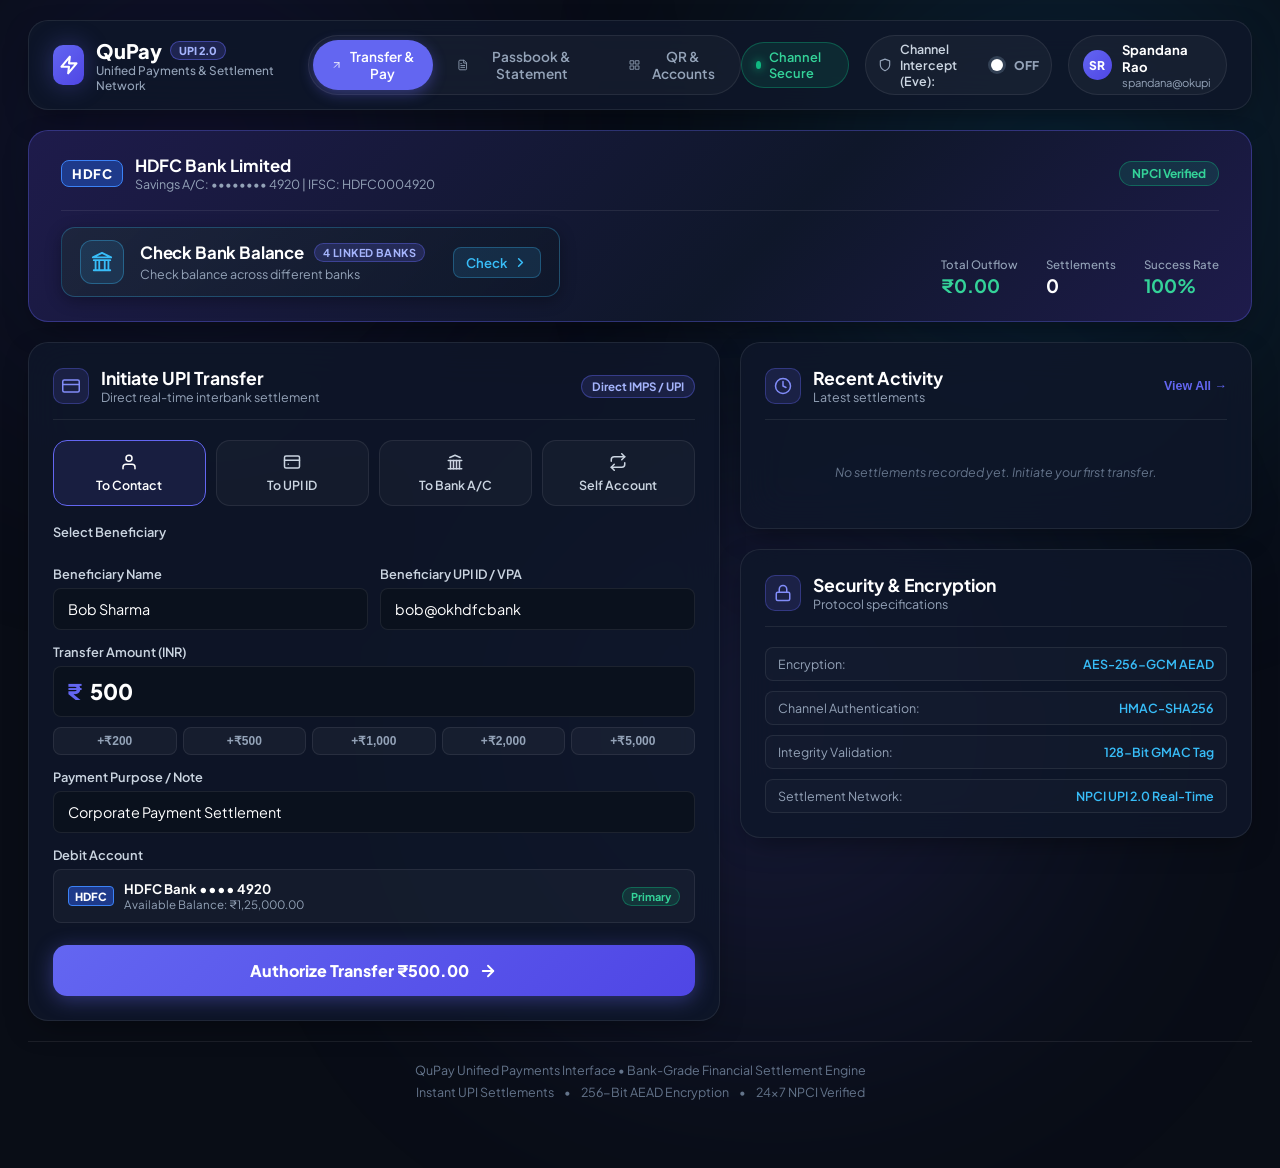
==== commit 5fd203a9: "feat: replace static settlement balance with interactive multi-bank balance checker and UPI PIN veri" ====
--- a/web/static/index.html
+++ b/web/static/index.html
@@ -117,23 +117,25 @@
           </div>
 
           <div class="card-bottom-row">
-            <div class="balance-container">
-              <span class="balance-caption">Primary Settlement Balance</span>
-              <div class="balance-display-row">
-                <span class="balance-digits font-mono" id="main-balance-digits">₹1,25,000.00</span>
-                <button class="icon-toggle-btn" id="balance-eye-btn" title="Toggle Balance Visibility">
-                  <svg width="15" height="15" viewBox="0 0 24 24" fill="none" stroke="currentColor" stroke-width="2" stroke-linecap="round" stroke-linejoin="round">
-                    <path d="M1 12s4-8 11-8 11 8 11 8-4 8-11 8-11-8-11-8z"></path>
-                    <circle cx="12" cy="12" r="3"></circle>
-                  </svg>
-                </button>
-                <button class="icon-toggle-btn" id="balance-refresh-btn" title="Refresh Balance">
-                  <svg width="15" height="15" viewBox="0 0 24 24" fill="none" stroke="currentColor" stroke-width="2" stroke-linecap="round" stroke-linejoin="round">
-                    <polyline points="23 4 23 10 17 10"></polyline>
-                    <polyline points="1 20 1 14 7 14"></polyline>
-                    <path d="M3.51 9a9 9 0 0 1 14.85-3.36L23 10M1 14l4.64 4.36A9 9 0 0 0 20.49 15"></path>
-                  </svg>
-                </button>
+            <!-- Clickable Box: Check Balance to Different Banks -->
+            <div class="check-balance-box-clickable" id="btn-open-multi-bank" role="button" tabindex="0" title="Click to check balance across linked bank accounts">
+              <div class="cb-icon-pill">
+                <svg width="22" height="22" viewBox="0 0 24 24" fill="none" stroke="currentColor" stroke-width="2" stroke-linecap="round" stroke-linejoin="round">
+                  <path d="M3 21h18M3 10h18M5 10v11M19 10v11M9 10v11M15 10v11M12 2L2 7h20L12 2z"></path>
+                </svg>
+              </div>
+              <div class="cb-content">
+                <div class="cb-header-line">
+                  <span class="cb-main-label">Check Bank Balance</span>
+                  <span class="cb-badge-chip">4 Linked Banks</span>
+                </div>
+                <div class="cb-sub-label" id="cb-sub-status">Check balance across different banks</div>
+              </div>
+              <div class="cb-chevron">
+                <span>Check</span>
+                <svg width="15" height="15" viewBox="0 0 24 24" fill="none" stroke="currentColor" stroke-width="2.5" stroke-linecap="round" stroke-linejoin="round">
+                  <polyline points="9 18 15 12 9 6"></polyline>
+                </svg>
               </div>
             </div>
 
@@ -584,6 +586,136 @@
     </footer>
   </div>
 
+  <!-- INTERACTIVE MULTI-BANK BALANCE MODAL -->
+  <div class="modal-overlay hidden" id="modal-multi-bank-balance">
+    <div class="bank-balance-modal-card">
+      <div class="bank-balance-modal-header">
+        <div class="bb-modal-title-group">
+          <div class="bb-modal-icon">
+            <svg width="20" height="20" viewBox="0 0 24 24" fill="none" stroke="#38bdf8" stroke-width="2" stroke-linecap="round" stroke-linejoin="round">
+              <path d="M3 21h18M3 10h18M5 10v11M19 10v11M9 10v11M15 10v11M12 2L2 7h20L12 2z"></path>
+            </svg>
+          </div>
+          <div>
+            <h3 class="bb-modal-heading">Check Bank Balance</h3>
+            <p class="bb-modal-sub">Linked Bank Accounts • Quantum-Resilient Security</p>
+          </div>
+        </div>
+        <button class="pin-close-btn" id="btn-close-bank-balance-modal" title="Close">✕</button>
+      </div>
+
+      <div class="bank-accounts-list" id="bank-accounts-list">
+        <!-- HDFC Bank Limited (Primary) -->
+        <div class="bank-item-card" data-bank-id="hdfc">
+          <div class="bank-item-top">
+            <div class="bank-badge-avatar hdfc">HDFC</div>
+            <div class="bank-info-col">
+              <div class="bank-acc-name">
+                HDFC Bank Limited
+                <span class="primary-acc-pill">Primary</span>
+              </div>
+              <div class="bank-acc-meta font-mono">Savings A/C •••••••• 4920 | IFSC: HDFC0004920</div>
+            </div>
+          </div>
+          <div class="bank-item-balance-row">
+            <div class="bank-bal-display">
+              <span class="bank-bal-lbl">Available Balance:</span>
+              <span class="bank-bal-val font-mono masked" id="bal-val-hdfc">₹••••••••</span>
+            </div>
+            <button type="button" class="btn-check-single-bal" id="btn-check-bal-hdfc" data-bank="hdfc" data-bank-name="HDFC Bank Limited" data-acc="4920" data-initials="HDFC">
+              <svg width="14" height="14" viewBox="0 0 24 24" fill="none" stroke="currentColor" stroke-width="2.5" stroke-linecap="round" stroke-linejoin="round">
+                <rect x="3" y="11" width="18" height="11" rx="2" ry="2"></rect>
+                <path d="M7 11V7a5 5 0 0 1 10 0v4"></path>
+              </svg>
+              <span>Check Balance</span>
+            </button>
+          </div>
+        </div>
+
+        <!-- State Bank of India -->
+        <div class="bank-item-card" data-bank-id="sbi">
+          <div class="bank-item-top">
+            <div class="bank-badge-avatar sbi">SBI</div>
+            <div class="bank-info-col">
+              <div class="bank-acc-name">State Bank of India</div>
+              <div class="bank-acc-meta font-mono">Savings A/C •••••••• 4291 | IFSC: SBIN0001042</div>
+            </div>
+          </div>
+          <div class="bank-item-balance-row">
+            <div class="bank-bal-display">
+              <span class="bank-bal-lbl">Available Balance:</span>
+              <span class="bank-bal-val font-mono masked" id="bal-val-sbi">₹••••••••</span>
+            </div>
+            <button type="button" class="btn-check-single-bal" id="btn-check-bal-sbi" data-bank="sbi" data-bank-name="State Bank of India" data-acc="4291" data-initials="SBI">
+              <svg width="14" height="14" viewBox="0 0 24 24" fill="none" stroke="currentColor" stroke-width="2.5" stroke-linecap="round" stroke-linejoin="round">
+                <rect x="3" y="11" width="18" height="11" rx="2" ry="2"></rect>
+                <path d="M7 11V7a5 5 0 0 1 10 0v4"></path>
+              </svg>
+              <span>Check Balance</span>
+            </button>
+          </div>
+        </div>
+
+        <!-- ICICI Bank Limited -->
+        <div class="bank-item-card" data-bank-id="icici">
+          <div class="bank-item-top">
+            <div class="bank-badge-avatar icici">ICICI</div>
+            <div class="bank-info-col">
+              <div class="bank-acc-name">ICICI Bank Limited</div>
+              <div class="bank-acc-meta font-mono">Salary A/C •••••••• 8102 | IFSC: ICIC0000341</div>
+            </div>
+          </div>
+          <div class="bank-item-balance-row">
+            <div class="bank-bal-display">
+              <span class="bank-bal-lbl">Available Balance:</span>
+              <span class="bank-bal-val font-mono masked" id="bal-val-icici">₹••••••••</span>
+            </div>
+            <button type="button" class="btn-check-single-bal" id="btn-check-bal-icici" data-bank="icici" data-bank-name="ICICI Bank Limited" data-acc="8102" data-initials="ICICI">
+              <svg width="14" height="14" viewBox="0 0 24 24" fill="none" stroke="currentColor" stroke-width="2.5" stroke-linecap="round" stroke-linejoin="round">
+                <rect x="3" y="11" width="18" height="11" rx="2" ry="2"></rect>
+                <path d="M7 11V7a5 5 0 0 1 10 0v4"></path>
+              </svg>
+              <span>Check Balance</span>
+            </button>
+          </div>
+        </div>
+
+        <!-- Axis Bank Limited -->
+        <div class="bank-item-card" data-bank-id="axis">
+          <div class="bank-item-top">
+            <div class="bank-badge-avatar axis">AXIS</div>
+            <div class="bank-info-col">
+              <div class="bank-acc-name">Axis Bank Limited</div>
+              <div class="bank-acc-meta font-mono">Current A/C •••••••• 9940 | IFSC: UTIB0001280</div>
+            </div>
+          </div>
+          <div class="bank-item-balance-row">
+            <div class="bank-bal-display">
+              <span class="bank-bal-lbl">Available Balance:</span>
+              <span class="bank-bal-val font-mono masked" id="bal-val-axis">₹••••••••</span>
+            </div>
+            <button type="button" class="btn-check-single-bal" id="btn-check-bal-axis" data-bank="axis" data-bank-name="Axis Bank Limited" data-acc="9940" data-initials="AXIS">
+              <svg width="14" height="14" viewBox="0 0 24 24" fill="none" stroke="currentColor" stroke-width="2.5" stroke-linecap="round" stroke-linejoin="round">
+                <rect x="3" y="11" width="18" height="11" rx="2" ry="2"></rect>
+                <path d="M7 11V7a5 5 0 0 1 10 0v4"></path>
+              </svg>
+              <span>Check Balance</span>
+            </button>
+          </div>
+        </div>
+      </div>
+
+      <div class="bb-modal-footer">
+        <div class="bb-security-badge">
+          <svg width="14" height="14" viewBox="0 0 24 24" fill="none" stroke="#10b981" stroke-width="2" stroke-linecap="round" stroke-linejoin="round">
+            <path d="M12 22s8-4 8-10V5l-8-3-8 3v7c0 6 8 10 8 10z"></path>
+          </svg>
+          <span>Secured by NPCI BB84 Quantum Channel & 256-Bit AEAD Encryption</span>
+        </div>
+      </div>
+    </div>
+  </div>
+
   <!-- INTERACTIVE 4-DIGIT UPI PIN MODAL -->
   <div class="modal-overlay hidden" id="modal-pin-overlay">
     <div class="pin-modal-container">
--- a/web/static/style.css
+++ b/web/static/style.css
@@ -402,50 +402,108 @@
   padding-top: 16px;
 }
 
-.balance-container {
-  display: flex;
-  flex-direction: column;
-  gap: 4px;
-}
-
-.balance-caption {
-  font-size: 0.8rem;
-  color: #94a3b8;
-  font-weight: 600;
+.check-balance-box-clickable {
+  display: flex;
+  align-items: center;
+  gap: 16px;
+  background: linear-gradient(135deg, rgba(30, 41, 59, 0.75), rgba(15, 23, 42, 0.9));
+  border: 1px solid rgba(56, 189, 248, 0.28);
+  border-radius: 14px;
+  padding: 12px 18px;
+  cursor: pointer;
+  transition: all 0.22s cubic-bezier(0.4, 0, 0.2, 1);
+  box-shadow: 0 4px 16px rgba(0, 0, 0, 0.3);
+  user-select: none;
+  text-align: left;
+}
+
+.check-balance-box-clickable:hover {
+  background: linear-gradient(135deg, rgba(30, 41, 59, 0.9), rgba(15, 23, 42, 0.95));
+  border-color: rgba(56, 189, 248, 0.6);
+  box-shadow: 0 6px 22px rgba(56, 189, 248, 0.18);
+  transform: translateY(-2px);
+}
+
+.check-balance-box-clickable:active {
+  transform: translateY(0);
+}
+
+.cb-icon-pill {
+  width: 44px;
+  height: 44px;
+  border-radius: 12px;
+  background: rgba(56, 189, 248, 0.12);
+  border: 1px solid rgba(56, 189, 248, 0.35);
+  display: flex;
+  align-items: center;
+  justify-content: center;
+  color: #38bdf8;
+  flex-shrink: 0;
+  transition: all 0.2s;
+}
+
+.check-balance-box-clickable:hover .cb-icon-pill {
+  background: rgba(56, 189, 248, 0.22);
+  color: #7dd3fc;
+  box-shadow: 0 0 12px rgba(56, 189, 248, 0.3);
+}
+
+.cb-content {
+  display: flex;
+  flex-direction: column;
+  gap: 3px;
+}
+
+.cb-header-line {
+  display: flex;
+  align-items: center;
+  gap: 10px;
+}
+
+.cb-main-label {
+  font-size: 1.05rem;
+  font-weight: 700;
+  color: #ffffff;
+  letter-spacing: -0.01em;
+}
+
+.cb-badge-chip {
+  font-size: 0.68rem;
+  font-weight: 700;
+  padding: 2px 8px;
+  background: rgba(99, 102, 241, 0.2);
+  border: 1px solid rgba(99, 102, 241, 0.4);
+  color: #a5b4fc;
+  border-radius: 9999px;
   text-transform: uppercase;
   letter-spacing: 0.04em;
 }
 
-.balance-display-row {
-  display: flex;
-  align-items: center;
-  gap: 12px;
-}
-
-.balance-digits {
-  font-size: 2.3rem;
-  font-weight: 800;
-  color: #fff;
-  letter-spacing: -0.02em;
-}
-
-.icon-toggle-btn {
-  background: rgba(255, 255, 255, 0.06);
-  border: 1px solid var(--border-subtle);
-  border-radius: 50%;
-  width: 32px;
-  height: 32px;
-  display: flex;
-  align-items: center;
-  justify-content: center;
-  color: #cbd5e1;
-  cursor: pointer;
+.cb-sub-label {
+  font-size: 0.78rem;
+  color: #94a3b8;
+  font-weight: 400;
+}
+
+.cb-chevron {
+  margin-left: 12px;
+  display: flex;
+  align-items: center;
+  gap: 6px;
+  padding: 6px 12px;
+  background: rgba(56, 189, 248, 0.12);
+  border: 1px solid rgba(56, 189, 248, 0.3);
+  border-radius: 8px;
+  color: #38bdf8;
+  font-size: 0.82rem;
+  font-weight: 600;
+  flex-shrink: 0;
   transition: all 0.2s;
 }
 
-.icon-toggle-btn:hover {
-  background: rgba(255, 255, 255, 0.15);
-  color: #fff;
+.check-balance-box-clickable:hover .cb-chevron {
+  background: #38bdf8;
+  color: #0f172a;
 }
 
 .account-kpi-group {
@@ -1284,6 +1342,237 @@
   color: #fff;
   border: none;
   box-shadow: var(--shadow-glow-indigo);
+}
+
+/* Multi-Bank Balance Modal */
+.bank-balance-modal-card {
+  background: #0f172a;
+  border: 1px solid rgba(255, 255, 255, 0.12);
+  border-radius: 20px;
+  width: 100%;
+  max-width: 520px;
+  box-shadow: 0 25px 60px -15px rgba(0, 0, 0, 0.75), 0 0 40px rgba(56, 189, 248, 0.1);
+  overflow: hidden;
+  animation: modalScaleIn 0.25s cubic-bezier(0.16, 1, 0.3, 1);
+}
+
+.bank-balance-modal-header {
+  display: flex;
+  align-items: center;
+  justify-content: space-between;
+  padding: 20px 24px;
+  background: rgba(255, 255, 255, 0.03);
+  border-bottom: 1px solid rgba(255, 255, 255, 0.08);
+}
+
+.bb-modal-title-group {
+  display: flex;
+  align-items: center;
+  gap: 12px;
+}
+
+.bb-modal-icon {
+  width: 40px;
+  height: 40px;
+  border-radius: 10px;
+  background: rgba(56, 189, 248, 0.12);
+  border: 1px solid rgba(56, 189, 248, 0.3);
+  display: flex;
+  align-items: center;
+  justify-content: center;
+  color: #38bdf8;
+}
+
+.bb-modal-heading {
+  font-size: 1.15rem;
+  font-weight: 700;
+  color: #fff;
+  margin: 0;
+}
+
+.bb-modal-sub {
+  font-size: 0.75rem;
+  color: #94a3b8;
+  margin: 2px 0 0 0;
+}
+
+.bank-accounts-list {
+  padding: 18px 22px;
+  display: flex;
+  flex-direction: column;
+  gap: 14px;
+  max-height: 420px;
+  overflow-y: auto;
+}
+
+.bank-item-card {
+  background: rgba(255, 255, 255, 0.03);
+  border: 1px solid rgba(255, 255, 255, 0.08);
+  border-radius: 14px;
+  padding: 16px;
+  display: flex;
+  flex-direction: column;
+  gap: 12px;
+  transition: all 0.2s;
+}
+
+.bank-item-card:hover {
+  background: rgba(255, 255, 255, 0.05);
+  border-color: rgba(255, 255, 255, 0.15);
+}
+
+.bank-item-top {
+  display: flex;
+  align-items: center;
+  gap: 14px;
+}
+
+.bank-badge-avatar {
+  width: 42px;
+  height: 42px;
+  border-radius: 10px;
+  display: flex;
+  align-items: center;
+  justify-content: center;
+  font-weight: 800;
+  font-size: 0.8rem;
+  letter-spacing: 0.05em;
+  color: #ffffff;
+  flex-shrink: 0;
+}
+
+.bank-badge-avatar.hdfc {
+  background: linear-gradient(135deg, #004c8f, #002e5b);
+  border: 1px solid #005bb5;
+}
+
+.bank-badge-avatar.sbi {
+  background: linear-gradient(135deg, #0b69a3, #024873);
+  border: 1px solid #148cd8;
+}
+
+.bank-badge-avatar.icici {
+  background: linear-gradient(135deg, #b83d1b, #822206);
+  border: 1px solid #e05327;
+}
+
+.bank-badge-avatar.axis {
+  background: linear-gradient(135deg, #8b1346, #5c0429);
+  border: 1px solid #b71f61;
+}
+
+.bank-info-col {
+  flex: 1;
+}
+
+.bank-acc-name {
+  font-size: 0.95rem;
+  font-weight: 600;
+  color: #fff;
+  display: flex;
+  align-items: center;
+  gap: 8px;
+}
+
+.primary-acc-pill {
+  font-size: 0.65rem;
+  font-weight: 700;
+  padding: 2px 8px;
+  background: rgba(16, 185, 129, 0.15);
+  border: 1px solid rgba(16, 185, 129, 0.4);
+  color: #34d399;
+  border-radius: 9999px;
+  text-transform: uppercase;
+}
+
+.bank-acc-meta {
+  font-size: 0.74rem;
+  color: #94a3b8;
+  margin-top: 2px;
+}
+
+.bank-item-balance-row {
+  display: flex;
+  align-items: center;
+  justify-content: space-between;
+  background: rgba(0, 0, 0, 0.25);
+  border-radius: 10px;
+  padding: 10px 14px;
+  border: 1px solid rgba(255, 255, 255, 0.04);
+}
+
+.bank-bal-display {
+  display: flex;
+  align-items: center;
+  gap: 8px;
+}
+
+.bank-bal-lbl {
+  font-size: 0.74rem;
+  color: #64748b;
+  font-weight: 500;
+}
+
+.bank-bal-val {
+  font-size: 1.15rem;
+  font-weight: 800;
+  color: #38bdf8;
+  letter-spacing: -0.01em;
+  transition: all 0.3s ease;
+}
+
+.bank-bal-val.masked {
+  color: #64748b;
+  letter-spacing: 0.1em;
+}
+
+.bank-bal-val.revealed {
+  color: #34d399;
+  animation: pulseGlow 0.4s ease-out;
+}
+
+.btn-check-single-bal {
+  display: inline-flex;
+  align-items: center;
+  gap: 6px;
+  background: rgba(56, 189, 248, 0.12);
+  border: 1px solid rgba(56, 189, 248, 0.35);
+  color: #38bdf8;
+  padding: 6px 14px;
+  border-radius: 8px;
+  font-size: 0.8rem;
+  font-weight: 600;
+  cursor: pointer;
+  transition: all 0.2s;
+}
+
+.btn-check-single-bal:hover {
+  background: rgba(56, 189, 248, 0.25);
+  border-color: #38bdf8;
+  color: #ffffff;
+}
+
+.btn-check-single-bal.checked {
+  background: rgba(16, 185, 129, 0.15);
+  border-color: rgba(16, 185, 129, 0.4);
+  color: #34d399;
+}
+
+.bb-modal-footer {
+  padding: 14px 24px;
+  background: rgba(255, 255, 255, 0.02);
+  border-top: 1px solid rgba(255, 255, 255, 0.06);
+  display: flex;
+  align-items: center;
+  justify-content: center;
+}
+
+.bb-security-badge {
+  display: flex;
+  align-items: center;
+  gap: 8px;
+  font-size: 0.72rem;
+  color: #94a3b8;
 }
 
 /* Receipt Modal */
